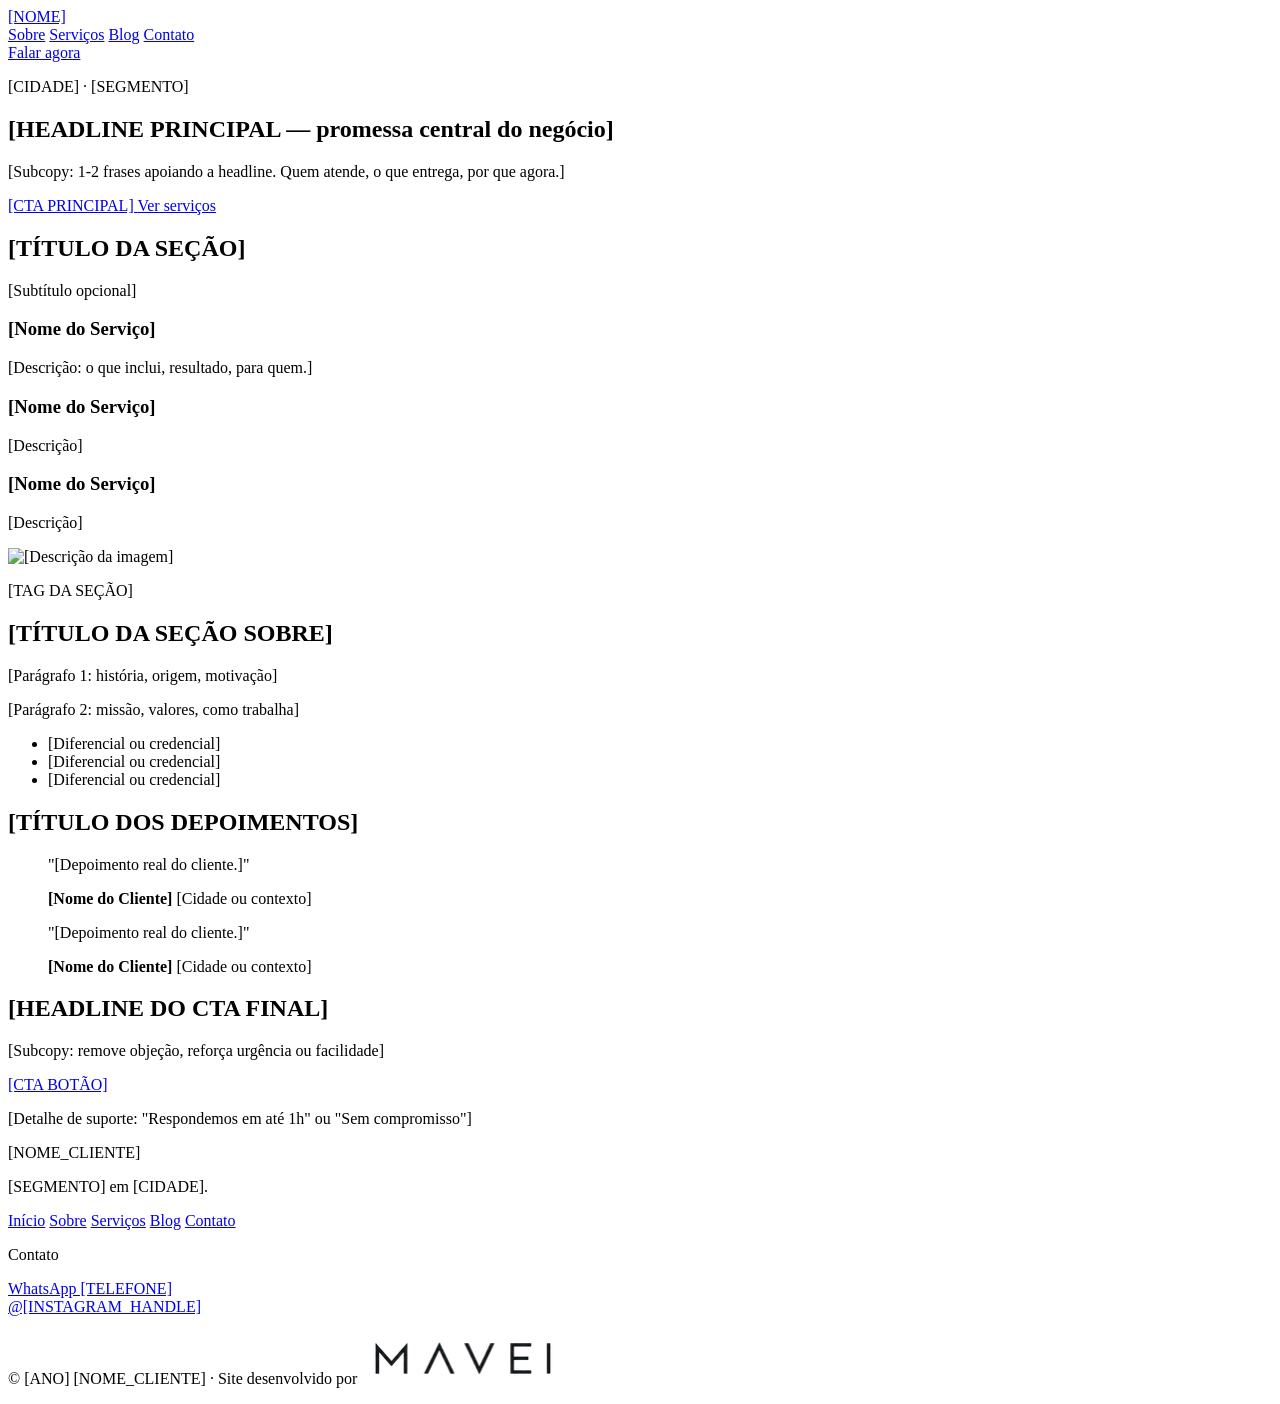
==== index.html @ f0fe433c "chore: bootstrap template (index.html)" ====
<!DOCTYPE html>
<html lang="pt-BR">
<head>
<meta charset="UTF-8">
<meta name="viewport" content="width=device-width, initial-scale=1.0">

<!-- ============================================================
     PADRÃO SEO MAVEI — herdado por todo cliente novo.
     Placeholders [XXX] são substituídos pelo create-client-repo
     com base nos dados do briefing/brand.json do cliente.
     ============================================================ -->

<title>[TITULO_PAGINA_HOME]</title>
<meta name="description" content="[DESCRIPTION_HOME]">
<meta name="keywords" content="[KEYWORDS]">
<meta name="author" content="[NOME_CLIENTE]">
<meta name="robots" content="index, follow, max-image-preview:large">
<meta name="geo.region" content="BR-[UF]">
<meta name="geo.placename" content="[CIDADE]">
<link rel="canonical" href="https://[DOMINIO]/">
<link rel="icon" type="image/svg+xml" href="/assets/images/favicon.svg">
<link rel="shortcut icon" href="/assets/images/favicon.svg">

<!-- Open Graph -->
<meta property="og:type" content="website">
<meta property="og:url" content="https://[DOMINIO]/">
<meta property="og:title" content="[TITULO_PAGINA_HOME]">
<meta property="og:description" content="[DESCRIPTION_HOME]">
<meta property="og:image" content="https://[DOMINIO]/assets/images/og-image.jpg">
<meta property="og:image:width" content="1200">
<meta property="og:image:height" content="630">
<meta property="og:locale" content="pt_BR">
<meta property="og:site_name" content="[NOME_CLIENTE]">

<!-- Twitter Card -->
<meta name="twitter:card" content="summary_large_image">
<meta name="twitter:title" content="[TITULO_PAGINA_HOME]">
<meta name="twitter:description" content="[DESCRIPTION_HOME]">
<meta name="twitter:image" content="https://[DOMINIO]/assets/images/og-image.jpg">

<!-- ============================================================
     JSON-LD — Schema.org rico (padrão MAVEI)
     ============================================================ -->
<script type="application/ld+json">
{
  "@context": "https://schema.org",
  "@graph": [
    {
      "@type": "Organization",
      "@id": "https://[DOMINIO]/#organization",
      "name": "[NOME_CLIENTE]",
      "url": "https://[DOMINIO]",
      "logo": "https://[DOMINIO]/assets/images/logo.png",
      "description": "[DESCRIPTION_HOME]",
      "knowsAbout": ["[SEGMENTO]"],
      "areaServed": { "@type": "Country", "name": "Brasil" },
      "sameAs": [
        "https://instagram.com/[INSTAGRAM_HANDLE]"
      ],
      "contactPoint": {
        "@type": "ContactPoint",
        "telephone": "[TELEFONE]",
        "contactType": "customer support",
        "areaServed": "BR",
        "availableLanguage": ["Portuguese"]
      }
    },
    {
      "@type": "LocalBusiness",
      "@id": "https://[DOMINIO]/#business",
      "name": "[NOME_CLIENTE]",
      "description": "[DESCRIPTION_HOME]",
      "url": "https://[DOMINIO]",
      "telephone": "[TELEFONE]",
      "address": {
        "@type": "PostalAddress",
        "addressLocality": "[CIDADE]",
        "addressRegion": "[UF]",
        "addressCountry": "BR"
      },
      "sameAs": [
        "https://instagram.com/[INSTAGRAM_HANDLE]"
      ],
      "openingHoursSpecification": {
        "@type": "OpeningHoursSpecification",
        "dayOfWeek": ["Monday", "Tuesday", "Wednesday", "Thursday", "Friday"],
        "opens": "09:00",
        "closes": "18:00"
      },
      "areaServed": [
        { "@type": "City", "name": "[CIDADE]" },
        { "@type": "Country", "name": "Brasil" }
      ]
    },
    {
      "@type": "WebSite",
      "@id": "https://[DOMINIO]/#website",
      "url": "https://[DOMINIO]",
      "name": "[NOME_CLIENTE]",
      "inLanguage": "pt-BR",
      "publisher": { "@id": "https://[DOMINIO]/#organization" }
    },
    {
      "@type": "BreadcrumbList",
      "itemListElement": [
        { "@type": "ListItem", "position": 1, "name": "Início", "item": "https://[DOMINIO]/" }
      ]
    }
  ]
}
</script>

<!-- Fontes self-hosted (latin + latin-ext WOFF2).
     GA4 fica em /main.js com lazy load (não bloqueia paint). -->
<link rel="stylesheet" href="/fonts/fonts.css">
<link rel="preload" href="/styles.css" as="style">
<link rel="stylesheet" href="/styles.css">
</head>
<body>

<!-- ── NAV ──────────────────────────────────────────────────────────────── -->
<header class="nav" id="nav">
  <a href="/" class="nav__logo" aria-label="[NOME DO CLIENTE] — página inicial">
    <!-- Logo SVG inline ou <img> -->
    <span class="nav__logo-text">[NOME]</span>
  </a>
  <nav class="nav__links" aria-label="Menu principal">
    <a href="/sobre.html">Sobre</a>
    <a href="/servicos.html">Serviços</a>
    <a href="/blog/">Blog</a>
    <a href="/contato.html">Contato</a>
  </nav>
  <a href="https://wa.me/[WHATSAPP]?text=[MENSAGEM_ENCODED]" class="nav__cta" target="_blank" rel="noopener">
    Falar agora
  </a>
</header>

<!-- ── HERO ─────────────────────────────────────────────────────────────── -->
<section class="hero" aria-labelledby="hero-title">
  <div class="hero__content">
    <p class="hero__eyebrow">[CIDADE] · [SEGMENTO]</p>
    <h1 class="hero__title" id="hero-title">
      [HEADLINE PRINCIPAL — promessa central do negócio]
    </h1>
    <p class="hero__sub">
      [Subcopy: 1-2 frases apoiando a headline. Quem atende, o que entrega, por que agora.]
    </p>
    <div class="hero__actions">
      <a href="https://wa.me/[WHATSAPP]?text=[MENSAGEM_ENCODED]" class="btn btn--primary" target="_blank" rel="noopener">
        [CTA PRINCIPAL]
      </a>
      <a href="/servicos.html" class="btn btn--ghost">Ver serviços</a>
    </div>
  </div>
  <div class="hero__visual" aria-hidden="true">
    <!-- Imagem hero ou elemento visual -->
  </div>
</section>

<!-- ── SERVIÇOS ──────────────────────────────────────────────────────────── -->
<section class="services" id="servicos" aria-labelledby="services-title">
  <div class="container">
    <h2 class="section-title" id="services-title">[TÍTULO DA SEÇÃO]</h2>
    <p class="section-sub">[Subtítulo opcional]</p>
    <div class="services__grid">

      <article class="service-card">
        <div class="service-card__icon" aria-hidden="true"><!-- ícone --></div>
        <h3>[Nome do Serviço]</h3>
        <p>[Descrição: o que inclui, resultado, para quem.]</p>
      </article>

      <article class="service-card">
        <div class="service-card__icon" aria-hidden="true"><!-- ícone --></div>
        <h3>[Nome do Serviço]</h3>
        <p>[Descrição]</p>
      </article>

      <article class="service-card">
        <div class="service-card__icon" aria-hidden="true"><!-- ícone --></div>
        <h3>[Nome do Serviço]</h3>
        <p>[Descrição]</p>
      </article>

    </div>
  </div>
</section>

<!-- ── SOBRE ─────────────────────────────────────────────────────────────── -->
<section class="about" id="sobre" aria-labelledby="about-title">
  <div class="container about__grid">
    <div class="about__visual">
      <!-- Foto do espaço, do profissional ou elemento visual -->
      <img src="/assets/images/sobre.jpg" alt="[Descrição da imagem]" width="600" height="700" loading="lazy">
    </div>
    <div class="about__content">
      <p class="eyebrow">[TAG DA SEÇÃO]</p>
      <h2 id="about-title">[TÍTULO DA SEÇÃO SOBRE]</h2>
      <p>[Parágrafo 1: história, origem, motivação]</p>
      <p>[Parágrafo 2: missão, valores, como trabalha]</p>
      <ul class="about__list">
        <li>[Diferencial ou credencial]</li>
        <li>[Diferencial ou credencial]</li>
        <li>[Diferencial ou credencial]</li>
      </ul>
    </div>
  </div>
</section>

<!-- ── DEPOIMENTOS ───────────────────────────────────────────────────────── -->
<section class="reviews" aria-labelledby="reviews-title">
  <div class="container">
    <h2 class="section-title" id="reviews-title">[TÍTULO DOS DEPOIMENTOS]</h2>
    <div class="reviews__grid">

      <blockquote class="review-card">
        <p>"[Depoimento real do cliente.]"</p>
        <footer>
          <strong>[Nome do Cliente]</strong>
          <span>[Cidade ou contexto]</span>
        </footer>
      </blockquote>

      <blockquote class="review-card">
        <p>"[Depoimento real do cliente.]"</p>
        <footer>
          <strong>[Nome do Cliente]</strong>
          <span>[Cidade ou contexto]</span>
        </footer>
      </blockquote>

    </div>
  </div>
</section>

<!-- ── CTA FINAL ─────────────────────────────────────────────────────────── -->
<section class="cta-final" id="contato" aria-labelledby="cta-title">
  <div class="container">
    <h2 class="cta-final__title" id="cta-title">[HEADLINE DO CTA FINAL]</h2>
    <p class="cta-final__sub">[Subcopy: remove objeção, reforça urgência ou facilidade]</p>
    <a href="https://wa.me/[WHATSAPP]?text=[MENSAGEM_ENCODED]" class="btn btn--primary btn--lg" target="_blank" rel="noopener">
      [CTA BOTÃO]
    </a>
    <p class="cta-final__hint">[Detalhe de suporte: "Respondemos em até 1h" ou "Sem compromisso"]</p>
  </div>
</section>

<!-- ── FOOTER ────────────────────────────────────────────────────────────── -->
<footer class="footer">
  <div class="container">
    <div class="footer-grid">
      <div>
        <p class="eyebrow">[NOME_CLIENTE]</p>
        <p class="footer-tagline">[SEGMENTO] em [CIDADE].</p>
      </div>
      <nav class="footer-nav" aria-label="Rodapé">
        <a href="/">Início</a>
        <a href="/sobre.html">Sobre</a>
        <a href="/servicos.html">Serviços</a>
        <a href="/blog/">Blog</a>
        <a href="/contato.html">Contato</a>
      </nav>
      <div>
        <p class="eyebrow">Contato</p>
        <p class="footer-contact">
          <a href="https://wa.me/[WHATSAPP]?text=[MENSAGEM_ENCODED]" target="_blank" rel="noopener">WhatsApp [TELEFONE]</a><br>
          <a href="https://instagram.com/[INSTAGRAM_HANDLE]" target="_blank" rel="noopener">@[INSTAGRAM_HANDLE]</a>
        </p>
      </div>
    </div>
    <p class="footer-credit">
      © [ANO] [NOME_CLIENTE] · Site desenvolvido por
      <a href="https://www.mavei.com.br" target="_blank" rel="noopener" class="mavei-credit" aria-label="MAVEI Digital — desenvolvimento de sites">
        <picture>
          <source srcset="/assets/mavei-logo.webp" type="image/webp">
          <img src="/assets/mavei-logo.png" alt="MAVEI Digital" class="mavei-credit__logo" width="200" height="52" loading="lazy">
        </picture>
      </a>
    </p>
  </div>
</footer>

<script src="/main.js" defer></script>
</body>
</html>
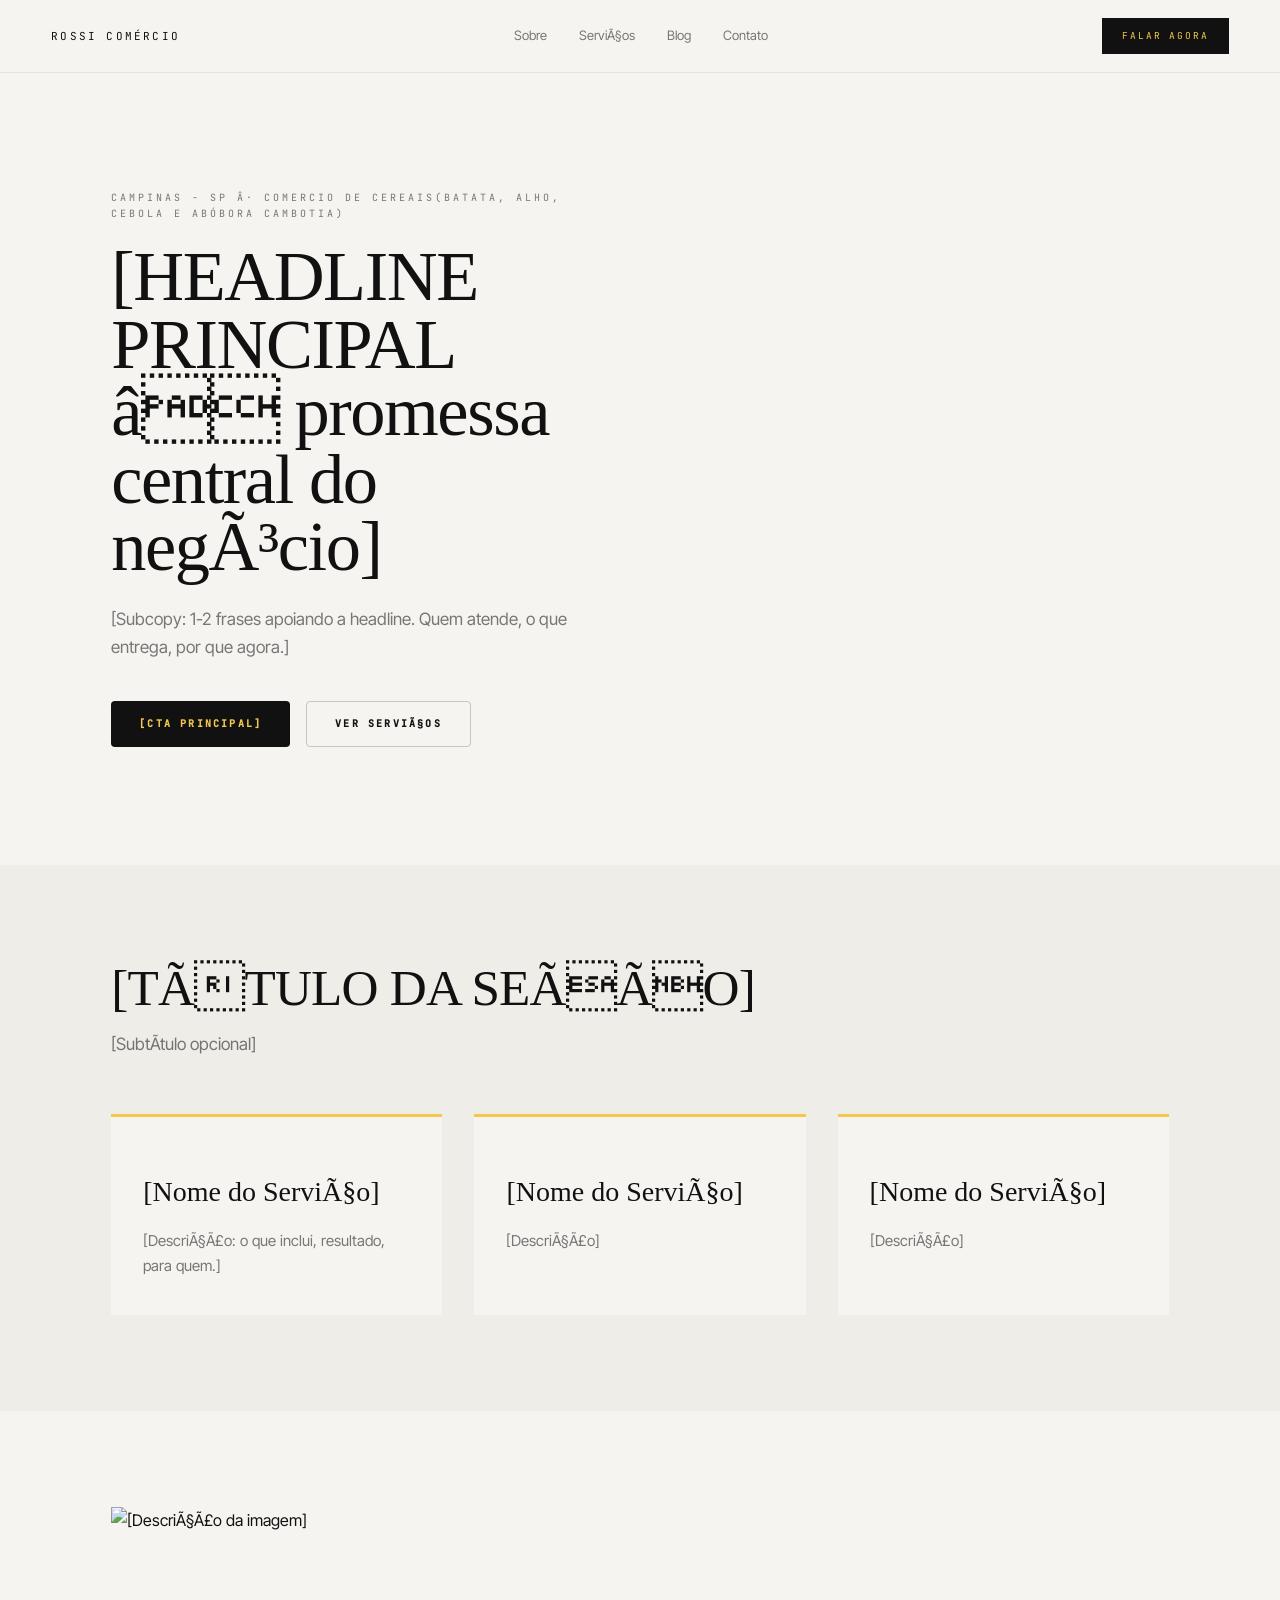
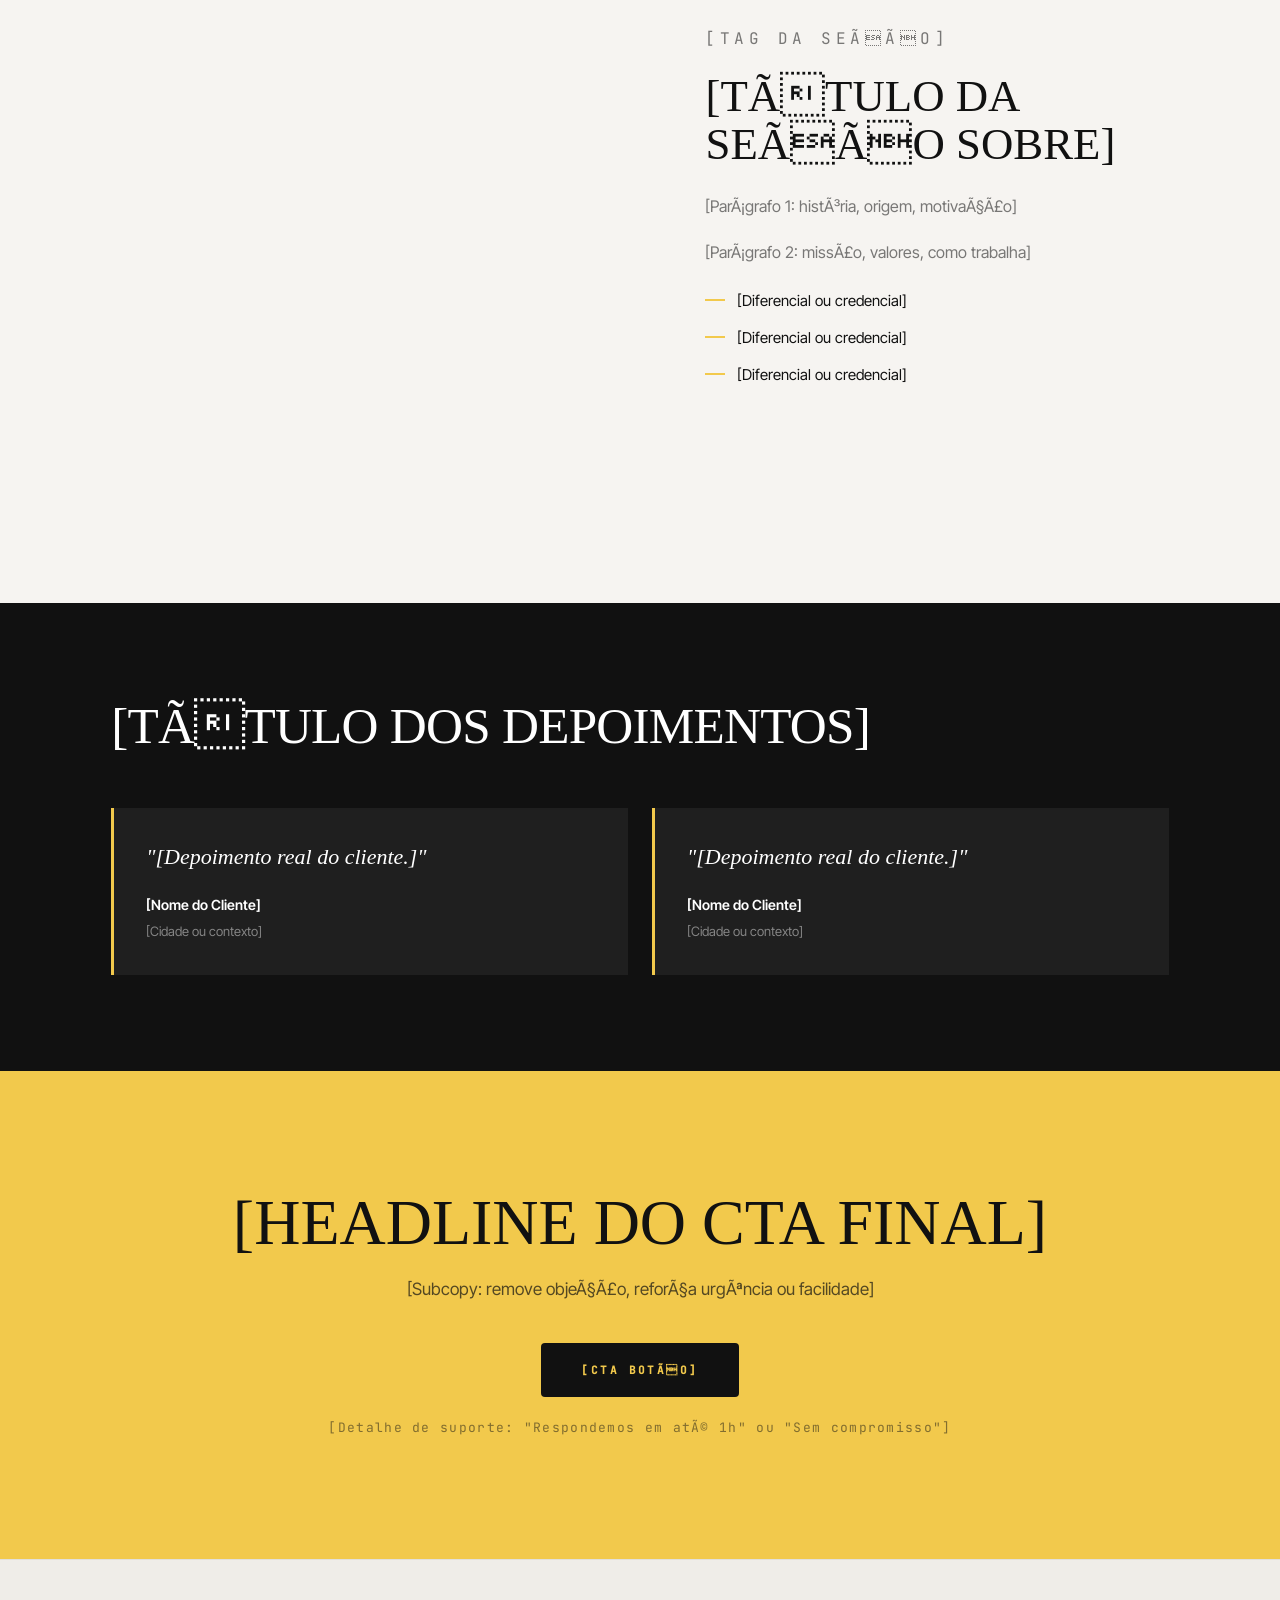
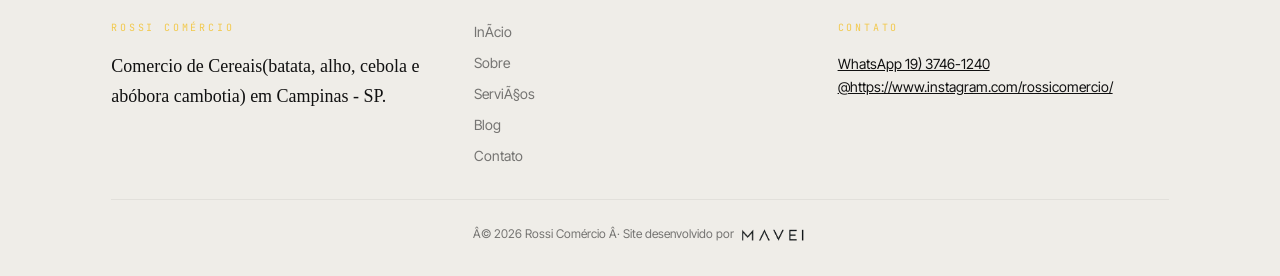
==== commit 6c70a43d: "config: aplica placeholders do briefing em index.html" ====
--- a/index.html
+++ b/index.html
@@ -5,41 +5,41 @@
 <meta name="viewport" content="width=device-width, initial-scale=1.0">
 
 <!-- ============================================================
-     PADRÃO SEO MAVEI — herdado por todo cliente novo.
-     Placeholders [XXX] são substituídos pelo create-client-repo
+     PADRÃO SEO MAVEI â herdado por todo cliente novo.
+     Placeholders [XXX] sÃ£o substituÃ­dos pelo create-client-repo
      com base nos dados do briefing/brand.json do cliente.
      ============================================================ -->
 
-<title>[TITULO_PAGINA_HOME]</title>
-<meta name="description" content="[DESCRIPTION_HOME]">
-<meta name="keywords" content="[KEYWORDS]">
-<meta name="author" content="[NOME_CLIENTE]">
+<title>Rossi Comércio | Comercio de Cereais(batata, alho, cebola e abóbora cambotia) em Campinas - SP</title>
+<meta name="description" content="Há 45 anos atuando no mercado do Agronegócio, passamos de geração em geração a importância em garantir o padrão dos produtos que levamos até a mesa do ">
+<meta name="keywords" content="Comercio de Cereais(batata, alho, cebola e abóbora cambotia), Comercio de Cereais(batata, alho, cebola e abóbora cambotia) Campinas - SP, Rossi Comércio, Campinas - SP">
+<meta name="author" content="Rossi Comércio">
 <meta name="robots" content="index, follow, max-image-preview:large">
-<meta name="geo.region" content="BR-[UF]">
-<meta name="geo.placename" content="[CIDADE]">
-<link rel="canonical" href="https://[DOMINIO]/">
+<meta name="geo.region" content="BR-SP">
+<meta name="geo.placename" content="Campinas - SP">
+<link rel="canonical" href="https://rossicomercio.com.br/">
 <link rel="icon" type="image/svg+xml" href="/assets/images/favicon.svg">
 <link rel="shortcut icon" href="/assets/images/favicon.svg">
 
 <!-- Open Graph -->
 <meta property="og:type" content="website">
-<meta property="og:url" content="https://[DOMINIO]/">
-<meta property="og:title" content="[TITULO_PAGINA_HOME]">
-<meta property="og:description" content="[DESCRIPTION_HOME]">
-<meta property="og:image" content="https://[DOMINIO]/assets/images/og-image.jpg">
+<meta property="og:url" content="https://rossicomercio.com.br/">
+<meta property="og:title" content="Rossi Comércio | Comercio de Cereais(batata, alho, cebola e abóbora cambotia) em Campinas - SP">
+<meta property="og:description" content="Há 45 anos atuando no mercado do Agronegócio, passamos de geração em geração a importância em garantir o padrão dos produtos que levamos até a mesa do ">
+<meta property="og:image" content="https://rossicomercio.com.br/assets/images/og-image.jpg">
 <meta property="og:image:width" content="1200">
 <meta property="og:image:height" content="630">
 <meta property="og:locale" content="pt_BR">
-<meta property="og:site_name" content="[NOME_CLIENTE]">
+<meta property="og:site_name" content="Rossi Comércio">
 
 <!-- Twitter Card -->
 <meta name="twitter:card" content="summary_large_image">
-<meta name="twitter:title" content="[TITULO_PAGINA_HOME]">
-<meta name="twitter:description" content="[DESCRIPTION_HOME]">
-<meta name="twitter:image" content="https://[DOMINIO]/assets/images/og-image.jpg">
+<meta name="twitter:title" content="Rossi Comércio | Comercio de Cereais(batata, alho, cebola e abóbora cambotia) em Campinas - SP">
+<meta name="twitter:description" content="Há 45 anos atuando no mercado do Agronegócio, passamos de geração em geração a importância em garantir o padrão dos produtos que levamos até a mesa do ">
+<meta name="twitter:image" content="https://rossicomercio.com.br/assets/images/og-image.jpg">
 
 <!-- ============================================================
-     JSON-LD — Schema.org rico (padrão MAVEI)
+     JSON-LD â Schema.org rico (padrÃ£o MAVEI)
      ============================================================ -->
 <script type="application/ld+json">
 {
@@ -47,19 +47,19 @@
   "@graph": [
     {
       "@type": "Organization",
-      "@id": "https://[DOMINIO]/#organization",
-      "name": "[NOME_CLIENTE]",
-      "url": "https://[DOMINIO]",
-      "logo": "https://[DOMINIO]/assets/images/logo.png",
-      "description": "[DESCRIPTION_HOME]",
-      "knowsAbout": ["[SEGMENTO]"],
+      "@id": "https://rossicomercio.com.br/#organization",
+      "name": "Rossi Comércio",
+      "url": "https://rossicomercio.com.br",
+      "logo": "https://rossicomercio.com.br/assets/images/logo.png",
+      "description": "Há 45 anos atuando no mercado do Agronegócio, passamos de geração em geração a importância em garantir o padrão dos produtos que levamos até a mesa do ",
+      "knowsAbout": ["Comercio de Cereais(batata, alho, cebola e abóbora cambotia)"],
       "areaServed": { "@type": "Country", "name": "Brasil" },
       "sameAs": [
-        "https://instagram.com/[INSTAGRAM_HANDLE]"
+        "https://instagram.com/https://www.instagram.com/rossicomercio/"
       ],
       "contactPoint": {
         "@type": "ContactPoint",
-        "telephone": "[TELEFONE]",
+        "telephone": "19) 3746-1240",
         "contactType": "customer support",
         "areaServed": "BR",
         "availableLanguage": ["Portuguese"]
@@ -67,19 +67,19 @@
     },
     {
       "@type": "LocalBusiness",
-      "@id": "https://[DOMINIO]/#business",
-      "name": "[NOME_CLIENTE]",
-      "description": "[DESCRIPTION_HOME]",
-      "url": "https://[DOMINIO]",
-      "telephone": "[TELEFONE]",
+      "@id": "https://rossicomercio.com.br/#business",
+      "name": "Rossi Comércio",
+      "description": "Há 45 anos atuando no mercado do Agronegócio, passamos de geração em geração a importância em garantir o padrão dos produtos que levamos até a mesa do ",
+      "url": "https://rossicomercio.com.br",
+      "telephone": "19) 3746-1240",
       "address": {
         "@type": "PostalAddress",
-        "addressLocality": "[CIDADE]",
-        "addressRegion": "[UF]",
+        "addressLocality": "Campinas - SP",
+        "addressRegion": "SP",
         "addressCountry": "BR"
       },
       "sameAs": [
-        "https://instagram.com/[INSTAGRAM_HANDLE]"
+        "https://instagram.com/https://www.instagram.com/rossicomercio/"
       ],
       "openingHoursSpecification": {
         "@type": "OpeningHoursSpecification",
@@ -88,22 +88,22 @@
         "closes": "18:00"
       },
       "areaServed": [
-        { "@type": "City", "name": "[CIDADE]" },
+        { "@type": "City", "name": "Campinas - SP" },
         { "@type": "Country", "name": "Brasil" }
       ]
     },
     {
       "@type": "WebSite",
-      "@id": "https://[DOMINIO]/#website",
-      "url": "https://[DOMINIO]",
-      "name": "[NOME_CLIENTE]",
+      "@id": "https://rossicomercio.com.br/#website",
+      "url": "https://rossicomercio.com.br",
+      "name": "Rossi Comércio",
       "inLanguage": "pt-BR",
-      "publisher": { "@id": "https://[DOMINIO]/#organization" }
+      "publisher": { "@id": "https://rossicomercio.com.br/#organization" }
     },
     {
       "@type": "BreadcrumbList",
       "itemListElement": [
-        { "@type": "ListItem", "position": 1, "name": "Início", "item": "https://[DOMINIO]/" }
+        { "@type": "ListItem", "position": 1, "name": "InÃ­cio", "item": "https://rossicomercio.com.br/" }
       ]
     }
   ]
@@ -111,45 +111,45 @@
 </script>
 
 <!-- Fontes self-hosted (latin + latin-ext WOFF2).
-     GA4 fica em /main.js com lazy load (não bloqueia paint). -->
+     GA4 fica em /main.js com lazy load (nÃ£o bloqueia paint). -->
 <link rel="stylesheet" href="/fonts/fonts.css">
 <link rel="preload" href="/styles.css" as="style">
 <link rel="stylesheet" href="/styles.css">
 </head>
 <body>
 
-<!-- ── NAV ──────────────────────────────────────────────────────────────── -->
+<!-- ââ NAV ââââââââââââââââââââââââââââââââââââââââââââââââââââââââââââââââ -->
 <header class="nav" id="nav">
-  <a href="/" class="nav__logo" aria-label="[NOME DO CLIENTE] — página inicial">
+  <a href="/" class="nav__logo" aria-label="Rossi Comércio â pÃ¡gina inicial">
     <!-- Logo SVG inline ou <img> -->
-    <span class="nav__logo-text">[NOME]</span>
+    <span class="nav__logo-text">Rossi Comércio</span>
   </a>
   <nav class="nav__links" aria-label="Menu principal">
     <a href="/sobre.html">Sobre</a>
-    <a href="/servicos.html">Serviços</a>
+    <a href="/servicos.html">ServiÃ§os</a>
     <a href="/blog/">Blog</a>
     <a href="/contato.html">Contato</a>
   </nav>
-  <a href="https://wa.me/[WHATSAPP]?text=[MENSAGEM_ENCODED]" class="nav__cta" target="_blank" rel="noopener">
+  <a href="https://wa.me/1937461240?text=Ol%C3%A1!%20Vim%20pelo%20site%20do(a)%20Rossi%20Com%C3%A9rcio%20e%20gostaria%20de%20mais%20informa%C3%A7%C3%B5es." class="nav__cta" target="_blank" rel="noopener">
     Falar agora
   </a>
 </header>
 
-<!-- ── HERO ─────────────────────────────────────────────────────────────── -->
+<!-- ââ HERO âââââââââââââââââââââââââââââââââââââââââââââââââââââââââââââââ -->
 <section class="hero" aria-labelledby="hero-title">
   <div class="hero__content">
-    <p class="hero__eyebrow">[CIDADE] · [SEGMENTO]</p>
+    <p class="hero__eyebrow">Campinas - SP Â· Comercio de Cereais(batata, alho, cebola e abóbora cambotia)</p>
     <h1 class="hero__title" id="hero-title">
-      [HEADLINE PRINCIPAL — promessa central do negócio]
+      [HEADLINE PRINCIPAL â promessa central do negÃ³cio]
     </h1>
     <p class="hero__sub">
       [Subcopy: 1-2 frases apoiando a headline. Quem atende, o que entrega, por que agora.]
     </p>
     <div class="hero__actions">
-      <a href="https://wa.me/[WHATSAPP]?text=[MENSAGEM_ENCODED]" class="btn btn--primary" target="_blank" rel="noopener">
+      <a href="https://wa.me/1937461240?text=Ol%C3%A1!%20Vim%20pelo%20site%20do(a)%20Rossi%20Com%C3%A9rcio%20e%20gostaria%20de%20mais%20informa%C3%A7%C3%B5es." class="btn btn--primary" target="_blank" rel="noopener">
         [CTA PRINCIPAL]
       </a>
-      <a href="/servicos.html" class="btn btn--ghost">Ver serviços</a>
+      <a href="/servicos.html" class="btn btn--ghost">Ver serviÃ§os</a>
     </div>
   </div>
   <div class="hero__visual" aria-hidden="true">
@@ -157,47 +157,47 @@
   </div>
 </section>
 
-<!-- ── SERVIÇOS ──────────────────────────────────────────────────────────── -->
+<!-- ââ SERVIÃOS ââââââââââââââââââââââââââââââââââââââââââââââââââââââââââââ -->
 <section class="services" id="servicos" aria-labelledby="services-title">
   <div class="container">
-    <h2 class="section-title" id="services-title">[TÍTULO DA SEÇÃO]</h2>
-    <p class="section-sub">[Subtítulo opcional]</p>
+    <h2 class="section-title" id="services-title">[TÃTULO DA SEÃÃO]</h2>
+    <p class="section-sub">[SubtÃ­tulo opcional]</p>
     <div class="services__grid">
 
       <article class="service-card">
-        <div class="service-card__icon" aria-hidden="true"><!-- ícone --></div>
-        <h3>[Nome do Serviço]</h3>
-        <p>[Descrição: o que inclui, resultado, para quem.]</p>
+        <div class="service-card__icon" aria-hidden="true"><!-- Ã­cone --></div>
+        <h3>[Nome do ServiÃ§o]</h3>
+        <p>[DescriÃ§Ã£o: o que inclui, resultado, para quem.]</p>
       </article>
 
       <article class="service-card">
-        <div class="service-card__icon" aria-hidden="true"><!-- ícone --></div>
-        <h3>[Nome do Serviço]</h3>
-        <p>[Descrição]</p>
+        <div class="service-card__icon" aria-hidden="true"><!-- Ã­cone --></div>
+        <h3>[Nome do ServiÃ§o]</h3>
+        <p>[DescriÃ§Ã£o]</p>
       </article>
 
       <article class="service-card">
-        <div class="service-card__icon" aria-hidden="true"><!-- ícone --></div>
-        <h3>[Nome do Serviço]</h3>
-        <p>[Descrição]</p>
+        <div class="service-card__icon" aria-hidden="true"><!-- Ã­cone --></div>
+        <h3>[Nome do ServiÃ§o]</h3>
+        <p>[DescriÃ§Ã£o]</p>
       </article>
 
     </div>
   </div>
 </section>
 
-<!-- ── SOBRE ─────────────────────────────────────────────────────────────── -->
+<!-- ââ SOBRE âââââââââââââââââââââââââââââââââââââââââââââââââââââââââââââââ -->
 <section class="about" id="sobre" aria-labelledby="about-title">
   <div class="container about__grid">
     <div class="about__visual">
-      <!-- Foto do espaço, do profissional ou elemento visual -->
-      <img src="/assets/images/sobre.jpg" alt="[Descrição da imagem]" width="600" height="700" loading="lazy">
+      <!-- Foto do espaÃ§o, do profissional ou elemento visual -->
+      <img src="/assets/images/sobre.jpg" alt="[DescriÃ§Ã£o da imagem]" width="600" height="700" loading="lazy">
     </div>
     <div class="about__content">
-      <p class="eyebrow">[TAG DA SEÇÃO]</p>
-      <h2 id="about-title">[TÍTULO DA SEÇÃO SOBRE]</h2>
-      <p>[Parágrafo 1: história, origem, motivação]</p>
-      <p>[Parágrafo 2: missão, valores, como trabalha]</p>
+      <p class="eyebrow">[TAG DA SEÃÃO]</p>
+      <h2 id="about-title">[TÃTULO DA SEÃÃO SOBRE]</h2>
+      <p>[ParÃ¡grafo 1: histÃ³ria, origem, motivaÃ§Ã£o]</p>
+      <p>[ParÃ¡grafo 2: missÃ£o, valores, como trabalha]</p>
       <ul class="about__list">
         <li>[Diferencial ou credencial]</li>
         <li>[Diferencial ou credencial]</li>
@@ -207,10 +207,10 @@
   </div>
 </section>
 
-<!-- ── DEPOIMENTOS ───────────────────────────────────────────────────────── -->
+<!-- ââ DEPOIMENTOS âââââââââââââââââââââââââââââââââââââââââââââââââââââââââ -->
 <section class="reviews" aria-labelledby="reviews-title">
   <div class="container">
-    <h2 class="section-title" id="reviews-title">[TÍTULO DOS DEPOIMENTOS]</h2>
+    <h2 class="section-title" id="reviews-title">[TÃTULO DOS DEPOIMENTOS]</h2>
     <div class="reviews__grid">
 
       <blockquote class="review-card">
@@ -233,44 +233,44 @@
   </div>
 </section>
 
-<!-- ── CTA FINAL ─────────────────────────────────────────────────────────── -->
+<!-- ââ CTA FINAL âââââââââââââââââââââââââââââââââââââââââââââââââââââââââââ -->
 <section class="cta-final" id="contato" aria-labelledby="cta-title">
   <div class="container">
     <h2 class="cta-final__title" id="cta-title">[HEADLINE DO CTA FINAL]</h2>
-    <p class="cta-final__sub">[Subcopy: remove objeção, reforça urgência ou facilidade]</p>
-    <a href="https://wa.me/[WHATSAPP]?text=[MENSAGEM_ENCODED]" class="btn btn--primary btn--lg" target="_blank" rel="noopener">
-      [CTA BOTÃO]
+    <p class="cta-final__sub">[Subcopy: remove objeÃ§Ã£o, reforÃ§a urgÃªncia ou facilidade]</p>
+    <a href="https://wa.me/1937461240?text=Ol%C3%A1!%20Vim%20pelo%20site%20do(a)%20Rossi%20Com%C3%A9rcio%20e%20gostaria%20de%20mais%20informa%C3%A7%C3%B5es." class="btn btn--primary btn--lg" target="_blank" rel="noopener">
+      [CTA BOTÃO]
     </a>
-    <p class="cta-final__hint">[Detalhe de suporte: "Respondemos em até 1h" ou "Sem compromisso"]</p>
-  </div>
-</section>
-
-<!-- ── FOOTER ────────────────────────────────────────────────────────────── -->
+    <p class="cta-final__hint">[Detalhe de suporte: "Respondemos em atÃ© 1h" ou "Sem compromisso"]</p>
+  </div>
+</section>
+
+<!-- ââ FOOTER ââââââââââââââââââââââââââââââââââââââââââââââââââââââââââââââ -->
 <footer class="footer">
   <div class="container">
     <div class="footer-grid">
       <div>
-        <p class="eyebrow">[NOME_CLIENTE]</p>
-        <p class="footer-tagline">[SEGMENTO] em [CIDADE].</p>
+        <p class="eyebrow">Rossi Comércio</p>
+        <p class="footer-tagline">Comercio de Cereais(batata, alho, cebola e abóbora cambotia) em Campinas - SP.</p>
       </div>
-      <nav class="footer-nav" aria-label="Rodapé">
-        <a href="/">Início</a>
+      <nav class="footer-nav" aria-label="RodapÃ©">
+        <a href="/">InÃ­cio</a>
         <a href="/sobre.html">Sobre</a>
-        <a href="/servicos.html">Serviços</a>
+        <a href="/servicos.html">ServiÃ§os</a>
         <a href="/blog/">Blog</a>
         <a href="/contato.html">Contato</a>
       </nav>
       <div>
         <p class="eyebrow">Contato</p>
         <p class="footer-contact">
-          <a href="https://wa.me/[WHATSAPP]?text=[MENSAGEM_ENCODED]" target="_blank" rel="noopener">WhatsApp [TELEFONE]</a><br>
-          <a href="https://instagram.com/[INSTAGRAM_HANDLE]" target="_blank" rel="noopener">@[INSTAGRAM_HANDLE]</a>
+          <a href="https://wa.me/1937461240?text=Ol%C3%A1!%20Vim%20pelo%20site%20do(a)%20Rossi%20Com%C3%A9rcio%20e%20gostaria%20de%20mais%20informa%C3%A7%C3%B5es." target="_blank" rel="noopener">WhatsApp 19) 3746-1240</a><br>
+          <a href="https://instagram.com/https://www.instagram.com/rossicomercio/" target="_blank" rel="noopener">@https://www.instagram.com/rossicomercio/</a>
         </p>
       </div>
     </div>
     <p class="footer-credit">
-      © [ANO] [NOME_CLIENTE] · Site desenvolvido por
-      <a href="https://www.mavei.com.br" target="_blank" rel="noopener" class="mavei-credit" aria-label="MAVEI Digital — desenvolvimento de sites">
+      Â© 2026 Rossi Comércio Â· Site desenvolvido por
+      <a href="https://www.mavei.com.br" target="_blank" rel="noopener" class="mavei-credit" aria-label="MAVEI Digital â desenvolvimento de sites">
         <picture>
           <source srcset="/assets/mavei-logo.webp" type="image/webp">
           <img src="/assets/mavei-logo.png" alt="MAVEI Digital" class="mavei-credit__logo" width="200" height="52" loading="lazy">
--- a/styles.css
+++ b/styles.css
@@ -0,0 +1,348 @@
+/* ── Variáveis — preencher com brand.json ────────────────────────────────── */
+:root {
+  --primaria:    #111111;
+  --secundaria:  #FFFFFF;
+  --destaque:    #F2C94C;     /* substituir pela cor de destaque do cliente */
+  --fundo:       #F6F4F1;
+  --fundo2:      #EFEDE8;
+  --texto:       #111111;
+  --texto-suave: rgba(17,17,17,0.55);
+
+  --serif: 'Cormorant Garamond', serif;   /* substituir pelo brand.json */
+  --sans:  'Inter Tight', system-ui, sans-serif;
+  --mono:  'JetBrains Mono', monospace;
+
+  --gutter: clamp(20px, 4vw, 72px);
+  --max-w:  1160px;
+  --radius: 4px;
+}
+
+/* ── Reset ───────────────────────────────────────────────────────────────── */
+*, *::before, *::after { box-sizing: border-box; margin: 0; padding: 0; }
+html { scroll-behavior: smooth; }
+body {
+  background: var(--fundo);
+  color: var(--texto);
+  font-family: var(--sans);
+  font-size: 16px;
+  line-height: 1.65;
+  -webkit-font-smoothing: antialiased;
+}
+img, video { display: block; max-width: 100%; height: auto; }
+a { color: inherit; text-decoration: none; }
+ul, ol { list-style: none; }
+
+/* ── Utilitários ─────────────────────────────────────────────────────────── */
+.container { max-width: var(--max-w); margin: 0 auto; padding: 0 var(--gutter); }
+.eyebrow {
+  font-family: var(--mono); font-size: 10px; letter-spacing: .28em;
+  text-transform: uppercase; color: var(--destaque); margin-bottom: 16px;
+}
+.section-title {
+  font-family: var(--serif); font-size: clamp(32px, 4vw, 56px);
+  font-weight: 400; line-height: 1.05; letter-spacing: -.015em; margin-bottom: 16px;
+}
+.section-sub {
+  font-size: 17px; color: var(--texto-suave); max-width: 540px; margin-bottom: 56px;
+}
+
+/* ── Botões ──────────────────────────────────────────────────────────────── */
+.btn {
+  display: inline-flex; align-items: center; gap: 8px;
+  font-family: var(--mono); font-size: 10px; letter-spacing: .22em; text-transform: uppercase;
+  padding: 14px 28px; font-weight: 600; cursor: pointer; transition: opacity .2s;
+  border: none; border-radius: var(--radius);
+}
+.btn:hover { opacity: .85; }
+.btn--primary { background: var(--primaria); color: var(--destaque); }
+.btn--ghost {
+  background: transparent; color: var(--texto);
+  border: 1px solid rgba(17,17,17,.2);
+}
+.btn--lg { padding: 18px 40px; font-size: 11px; }
+
+/* ── Nav ─────────────────────────────────────────────────────────────────── */
+.nav {
+  position: sticky; top: 0; z-index: 100;
+  display: flex; align-items: center; justify-content: space-between;
+  padding: 18px var(--gutter);
+  background: rgba(246,244,241,.92); backdrop-filter: blur(16px);
+  border-bottom: 1px solid rgba(17,17,17,.08);
+}
+.nav__logo { font-family: var(--mono); font-size: 11px; letter-spacing: .2em; text-transform: uppercase; }
+.nav__links { display: flex; gap: 32px; }
+.nav__links a { font-size: 13px; color: var(--texto-suave); transition: color .2s; }
+.nav__links a:hover { color: var(--texto); }
+.nav__cta {
+  font-family: var(--mono); font-size: 9.5px; letter-spacing: .2em; text-transform: uppercase;
+  background: var(--primaria); color: var(--destaque); padding: 10px 20px;
+}
+
+/* ── Hero ────────────────────────────────────────────────────────────────── */
+.hero {
+  min-height: 88vh; display: grid;
+  grid-template-columns: 1fr 1fr;
+  align-items: center;
+  gap: 64px;
+  padding: 80px var(--gutter);
+  max-width: var(--max-w); margin: 0 auto;
+}
+.hero__eyebrow { font-family: var(--mono); font-size: 10px; letter-spacing: .3em; text-transform: uppercase; color: var(--texto-suave); margin-bottom: 20px; }
+.hero__title {
+  font-family: var(--serif); font-size: clamp(40px, 5.5vw, 80px);
+  font-weight: 400; line-height: .96; letter-spacing: -.02em; margin-bottom: 24px;
+}
+.hero__sub { font-size: 17px; color: var(--texto-suave); max-width: 460px; margin-bottom: 40px; }
+.hero__actions { display: flex; gap: 16px; flex-wrap: wrap; }
+.hero__visual img { width: 100%; height: 600px; object-fit: cover; }
+
+/* ── Serviços ────────────────────────────────────────────────────────────── */
+.services { padding: 96px var(--gutter); background: var(--fundo2); }
+.services .container { max-width: var(--max-w); margin: 0 auto; }
+.services__grid { display: grid; grid-template-columns: repeat(auto-fit, minmax(280px, 1fr)); gap: 32px; margin-top: 56px; }
+.service-card {
+  background: var(--fundo); padding: 36px 32px;
+  border-top: 3px solid var(--destaque);
+}
+.service-card h3 { font-family: var(--serif); font-size: 28px; font-weight: 400; margin: 16px 0 12px; }
+.service-card p { font-size: 15px; color: var(--texto-suave); line-height: 1.7; }
+
+/* ── Sobre ───────────────────────────────────────────────────────────────── */
+.about { padding: 96px var(--gutter); }
+.about__grid { display: grid; grid-template-columns: 1fr 1fr; gap: 80px; align-items: center; max-width: var(--max-w); margin: 0 auto; }
+.about__visual img { width: 100%; height: 600px; object-fit: cover; }
+.about__content h2 { font-family: var(--serif); font-size: clamp(28px, 3.5vw, 48px); font-weight: 400; line-height: 1.08; margin-bottom: 24px; }
+.about__content p { color: var(--texto-suave); margin-bottom: 20px; font-size: 16px; }
+.about__list { margin-top: 24px; display: flex; flex-direction: column; gap: 12px; }
+.about__list li { display: flex; align-items: flex-start; gap: 12px; font-size: 15px; }
+.about__list li::before { content: ""; display: inline-block; width: 20px; height: 2px; background: var(--destaque); margin-top: 10px; flex-shrink: 0; }
+
+/* ── Depoimentos ─────────────────────────────────────────────────────────── */
+.reviews { padding: 96px var(--gutter); background: var(--primaria); color: #fff; }
+.reviews .section-title { color: #fff; }
+.reviews__grid { display: grid; grid-template-columns: repeat(auto-fit, minmax(300px, 1fr)); gap: 24px; margin-top: 56px; }
+.review-card {
+  background: rgba(255,255,255,.06); padding: 32px;
+  border-left: 3px solid var(--destaque);
+}
+.review-card p { font-family: var(--serif); font-size: 22px; font-style: italic; line-height: 1.5; margin-bottom: 20px; }
+.review-card footer strong { display: block; font-size: 14px; font-weight: 600; }
+.review-card footer span { font-size: 13px; color: rgba(255,255,255,.45); }
+
+/* ── CTA Final ───────────────────────────────────────────────────────────── */
+.cta-final { padding: 120px var(--gutter); background: var(--destaque); text-align: center; }
+.cta-final__title { font-family: var(--serif); font-size: clamp(36px, 5vw, 72px); font-weight: 400; line-height: 1.0; margin-bottom: 20px; }
+.cta-final__sub { font-size: 17px; max-width: 480px; margin: 0 auto 40px; color: rgba(17,17,17,.7); }
+.cta-final .btn--primary { background: var(--primaria); color: var(--destaque); }
+.cta-final__hint { margin-top: 20px; font-size: 13px; color: rgba(17,17,17,.5); font-family: var(--mono); letter-spacing: .1em; }
+
+/* ── Footer ──────────────────────────────────────────────────────────────── */
+.footer { padding: 48px var(--gutter); border-top: 1px solid rgba(17,17,17,.1); }
+.footer__grid { display: flex; justify-content: space-between; align-items: center; flex-wrap: wrap; gap: 24px; max-width: var(--max-w); margin: 0 auto; }
+.footer__brand { font-family: var(--mono); font-size: 11px; letter-spacing: .2em; text-transform: uppercase; }
+.footer__tagline { font-size: 13px; color: var(--texto-suave); margin-top: 4px; }
+.footer__links { display: flex; gap: 24px; }
+.footer__links a { font-size: 13px; color: var(--texto-suave); transition: color .2s; }
+.footer__links a:hover { color: var(--texto); }
+.footer__credit { font-size: 12px; color: var(--texto-suave); }
+.footer__credit a { color: var(--texto-suave); text-decoration: underline; text-underline-offset: 3px; }
+
+/* ── Mobile ──────────────────────────────────────────────────────────────── */
+@media (max-width: 768px) {
+  .nav__links { display: none; }
+  .hero { grid-template-columns: 1fr; min-height: auto; padding: 60px var(--gutter); }
+  .hero__visual { display: none; }
+  .about__grid { grid-template-columns: 1fr; }
+  .about__visual { display: none; }
+  .footer__grid { flex-direction: column; text-align: center; }
+}
+
+/* ── PÁGINAS INTERNAS — /sobre, /servicos, /contato ─────────────────────── */
+.page-hero {
+  padding: clamp(60px, 10vh, 120px) 0 clamp(40px, 6vh, 80px);
+}
+.page-hero .section-title {
+  max-width: 720px;
+}
+.page-section {
+  padding: clamp(40px, 6vh, 80px) 0;
+}
+.page-section--alt {
+  background: var(--fundo2);
+}
+.prose {
+  max-width: 680px;
+  font-size: 17px;
+  line-height: 1.75;
+  color: var(--texto-suave);
+}
+.prose p + p { margin-top: 16px; }
+
+/* Diferenciais (Sobre) */
+.diferenciais-list {
+  display: grid;
+  grid-template-columns: repeat(auto-fit, minmax(280px, 1fr));
+  gap: 24px;
+  max-width: 960px;
+}
+.diferencial-item {
+  background: var(--secundaria);
+  padding: 28px;
+  border-radius: var(--radius);
+  border: 1px solid rgba(17,17,17,.06);
+}
+.diferencial-item strong {
+  display: block;
+  font-family: var(--serif);
+  font-size: 22px;
+  font-weight: 500;
+  margin-bottom: 8px;
+  line-height: 1.2;
+}
+.diferencial-item p {
+  font-size: 15px;
+  color: var(--texto-suave);
+  line-height: 1.6;
+}
+
+/* Cards de contato */
+.contato-cards {
+  display: grid;
+  grid-template-columns: repeat(auto-fit, minmax(260px, 1fr));
+  gap: 24px;
+}
+.contato-card {
+  background: var(--secundaria);
+  padding: 32px;
+  border-radius: var(--radius);
+  border: 1px solid rgba(17,17,17,.06);
+}
+.contato-card__title {
+  font-size: clamp(24px, 3vw, 32px);
+  margin-bottom: 12px;
+}
+.contato-card__info {
+  font-size: 16px;
+  color: var(--texto-suave);
+  margin-bottom: 24px;
+  line-height: 1.65;
+}
+.contato-card__info p { margin-bottom: 4px; }
+
+/* Serviços */
+.servicos-list {
+  display: grid;
+  grid-template-columns: repeat(auto-fit, minmax(320px, 1fr));
+  gap: 32px;
+}
+.servico-item {
+  background: var(--secundaria);
+  padding: 32px;
+  border-radius: var(--radius);
+  border: 1px solid rgba(17,17,17,.06);
+  display: flex;
+  flex-direction: column;
+}
+.servico-item h3 {
+  font-family: var(--serif);
+  font-size: 28px;
+  font-weight: 500;
+  margin-bottom: 12px;
+  line-height: 1.2;
+}
+.servico-item p {
+  font-size: 15px;
+  color: var(--texto-suave);
+  line-height: 1.65;
+  margin-bottom: 20px;
+  flex-grow: 1;
+}
+.servico-item__price {
+  font-family: var(--mono);
+  font-size: 11px;
+  letter-spacing: .2em;
+  color: var(--destaque);
+  text-transform: uppercase;
+}
+
+/* CTA section reutilizável */
+.cta-section {
+  padding: clamp(60px, 10vh, 120px) 0;
+  text-align: center;
+  background: var(--primaria);
+  color: var(--secundaria);
+}
+.cta-section .section-title {
+  color: var(--secundaria);
+}
+.cta-section .section-sub {
+  color: rgba(255,255,255,.65);
+  margin-left: auto;
+  margin-right: auto;
+}
+.cta-section .btn--primary {
+  background: var(--destaque);
+  color: var(--primaria);
+}
+
+/* Footer */
+.footer {
+  padding: 60px 0 32px;
+  background: var(--fundo2);
+  border-top: 1px solid rgba(17,17,17,.06);
+  font-size: 14px;
+  color: var(--texto-suave);
+}
+.footer-grid {
+  display: grid;
+  grid-template-columns: repeat(auto-fit, minmax(200px, 1fr));
+  gap: 32px;
+  margin-bottom: 32px;
+}
+.footer-tagline {
+  font-family: var(--serif);
+  font-size: 18px;
+  color: var(--texto);
+}
+.footer-nav {
+  display: flex;
+  flex-direction: column;
+  gap: 8px;
+}
+.footer-nav a {
+  color: var(--texto-suave);
+  transition: color .2s;
+}
+.footer-nav a:hover { color: var(--texto); }
+.footer-contact a {
+  color: var(--texto);
+  text-decoration: underline;
+}
+.footer-credit {
+  padding-top: 24px;
+  border-top: 1px solid rgba(17,17,17,.06);
+  font-size: 12px;
+  text-align: center;
+  color: var(--texto-suave);
+}
+.footer-credit a { color: var(--texto); text-decoration: underline; }
+.mavei-credit {
+  display: inline-flex;
+  align-items: center;
+  gap: 8px;
+  text-decoration: none !important;
+  color: var(--texto) !important;
+  vertical-align: middle;
+}
+.mavei-credit:hover { opacity: .7; }
+.mavei-credit__logo {
+  width: 70px;
+  height: auto;
+  display: block;
+}
+
+@media (max-width: 600px) {
+  .diferenciais-list,
+  .contato-cards,
+  .servicos-list { grid-template-columns: 1fr; }
+}
--- a/styles.css
+++ b/styles.css
@@ -0,0 +1,348 @@
+/* ── Variáveis — preencher com brand.json ────────────────────────────────── */
+:root {
+  --primaria:    #111111;
+  --secundaria:  #FFFFFF;
+  --destaque:    #F2C94C;     /* substituir pela cor de destaque do cliente */
+  --fundo:       #F6F4F1;
+  --fundo2:      #EFEDE8;
+  --texto:       #111111;
+  --texto-suave: rgba(17,17,17,0.55);
+
+  --serif: 'Cormorant Garamond', serif;   /* substituir pelo brand.json */
+  --sans:  'Inter Tight', system-ui, sans-serif;
+  --mono:  'JetBrains Mono', monospace;
+
+  --gutter: clamp(20px, 4vw, 72px);
+  --max-w:  1160px;
+  --radius: 4px;
+}
+
+/* ── Reset ───────────────────────────────────────────────────────────────── */
+*, *::before, *::after { box-sizing: border-box; margin: 0; padding: 0; }
+html { scroll-behavior: smooth; }
+body {
+  background: var(--fundo);
+  color: var(--texto);
+  font-family: var(--sans);
+  font-size: 16px;
+  line-height: 1.65;
+  -webkit-font-smoothing: antialiased;
+}
+img, video { display: block; max-width: 100%; height: auto; }
+a { color: inherit; text-decoration: none; }
+ul, ol { list-style: none; }
+
+/* ── Utilitários ─────────────────────────────────────────────────────────── */
+.container { max-width: var(--max-w); margin: 0 auto; padding: 0 var(--gutter); }
+.eyebrow {
+  font-family: var(--mono); font-size: 10px; letter-spacing: .28em;
+  text-transform: uppercase; color: var(--destaque); margin-bottom: 16px;
+}
+.section-title {
+  font-family: var(--serif); font-size: clamp(32px, 4vw, 56px);
+  font-weight: 400; line-height: 1.05; letter-spacing: -.015em; margin-bottom: 16px;
+}
+.section-sub {
+  font-size: 17px; color: var(--texto-suave); max-width: 540px; margin-bottom: 56px;
+}
+
+/* ── Botões ──────────────────────────────────────────────────────────────── */
+.btn {
+  display: inline-flex; align-items: center; gap: 8px;
+  font-family: var(--mono); font-size: 10px; letter-spacing: .22em; text-transform: uppercase;
+  padding: 14px 28px; font-weight: 600; cursor: pointer; transition: opacity .2s;
+  border: none; border-radius: var(--radius);
+}
+.btn:hover { opacity: .85; }
+.btn--primary { background: var(--primaria); color: var(--destaque); }
+.btn--ghost {
+  background: transparent; color: var(--texto);
+  border: 1px solid rgba(17,17,17,.2);
+}
+.btn--lg { padding: 18px 40px; font-size: 11px; }
+
+/* ── Nav ─────────────────────────────────────────────────────────────────── */
+.nav {
+  position: sticky; top: 0; z-index: 100;
+  display: flex; align-items: center; justify-content: space-between;
+  padding: 18px var(--gutter);
+  background: rgba(246,244,241,.92); backdrop-filter: blur(16px);
+  border-bottom: 1px solid rgba(17,17,17,.08);
+}
+.nav__logo { font-family: var(--mono); font-size: 11px; letter-spacing: .2em; text-transform: uppercase; }
+.nav__links { display: flex; gap: 32px; }
+.nav__links a { font-size: 13px; color: var(--texto-suave); transition: color .2s; }
+.nav__links a:hover { color: var(--texto); }
+.nav__cta {
+  font-family: var(--mono); font-size: 9.5px; letter-spacing: .2em; text-transform: uppercase;
+  background: var(--primaria); color: var(--destaque); padding: 10px 20px;
+}
+
+/* ── Hero ────────────────────────────────────────────────────────────────── */
+.hero {
+  min-height: 88vh; display: grid;
+  grid-template-columns: 1fr 1fr;
+  align-items: center;
+  gap: 64px;
+  padding: 80px var(--gutter);
+  max-width: var(--max-w); margin: 0 auto;
+}
+.hero__eyebrow { font-family: var(--mono); font-size: 10px; letter-spacing: .3em; text-transform: uppercase; color: var(--texto-suave); margin-bottom: 20px; }
+.hero__title {
+  font-family: var(--serif); font-size: clamp(40px, 5.5vw, 80px);
+  font-weight: 400; line-height: .96; letter-spacing: -.02em; margin-bottom: 24px;
+}
+.hero__sub { font-size: 17px; color: var(--texto-suave); max-width: 460px; margin-bottom: 40px; }
+.hero__actions { display: flex; gap: 16px; flex-wrap: wrap; }
+.hero__visual img { width: 100%; height: 600px; object-fit: cover; }
+
+/* ── Serviços ────────────────────────────────────────────────────────────── */
+.services { padding: 96px var(--gutter); background: var(--fundo2); }
+.services .container { max-width: var(--max-w); margin: 0 auto; }
+.services__grid { display: grid; grid-template-columns: repeat(auto-fit, minmax(280px, 1fr)); gap: 32px; margin-top: 56px; }
+.service-card {
+  background: var(--fundo); padding: 36px 32px;
+  border-top: 3px solid var(--destaque);
+}
+.service-card h3 { font-family: var(--serif); font-size: 28px; font-weight: 400; margin: 16px 0 12px; }
+.service-card p { font-size: 15px; color: var(--texto-suave); line-height: 1.7; }
+
+/* ── Sobre ───────────────────────────────────────────────────────────────── */
+.about { padding: 96px var(--gutter); }
+.about__grid { display: grid; grid-template-columns: 1fr 1fr; gap: 80px; align-items: center; max-width: var(--max-w); margin: 0 auto; }
+.about__visual img { width: 100%; height: 600px; object-fit: cover; }
+.about__content h2 { font-family: var(--serif); font-size: clamp(28px, 3.5vw, 48px); font-weight: 400; line-height: 1.08; margin-bottom: 24px; }
+.about__content p { color: var(--texto-suave); margin-bottom: 20px; font-size: 16px; }
+.about__list { margin-top: 24px; display: flex; flex-direction: column; gap: 12px; }
+.about__list li { display: flex; align-items: flex-start; gap: 12px; font-size: 15px; }
+.about__list li::before { content: ""; display: inline-block; width: 20px; height: 2px; background: var(--destaque); margin-top: 10px; flex-shrink: 0; }
+
+/* ── Depoimentos ─────────────────────────────────────────────────────────── */
+.reviews { padding: 96px var(--gutter); background: var(--primaria); color: #fff; }
+.reviews .section-title { color: #fff; }
+.reviews__grid { display: grid; grid-template-columns: repeat(auto-fit, minmax(300px, 1fr)); gap: 24px; margin-top: 56px; }
+.review-card {
+  background: rgba(255,255,255,.06); padding: 32px;
+  border-left: 3px solid var(--destaque);
+}
+.review-card p { font-family: var(--serif); font-size: 22px; font-style: italic; line-height: 1.5; margin-bottom: 20px; }
+.review-card footer strong { display: block; font-size: 14px; font-weight: 600; }
+.review-card footer span { font-size: 13px; color: rgba(255,255,255,.45); }
+
+/* ── CTA Final ───────────────────────────────────────────────────────────── */
+.cta-final { padding: 120px var(--gutter); background: var(--destaque); text-align: center; }
+.cta-final__title { font-family: var(--serif); font-size: clamp(36px, 5vw, 72px); font-weight: 400; line-height: 1.0; margin-bottom: 20px; }
+.cta-final__sub { font-size: 17px; max-width: 480px; margin: 0 auto 40px; color: rgba(17,17,17,.7); }
+.cta-final .btn--primary { background: var(--primaria); color: var(--destaque); }
+.cta-final__hint { margin-top: 20px; font-size: 13px; color: rgba(17,17,17,.5); font-family: var(--mono); letter-spacing: .1em; }
+
+/* ── Footer ──────────────────────────────────────────────────────────────── */
+.footer { padding: 48px var(--gutter); border-top: 1px solid rgba(17,17,17,.1); }
+.footer__grid { display: flex; justify-content: space-between; align-items: center; flex-wrap: wrap; gap: 24px; max-width: var(--max-w); margin: 0 auto; }
+.footer__brand { font-family: var(--mono); font-size: 11px; letter-spacing: .2em; text-transform: uppercase; }
+.footer__tagline { font-size: 13px; color: var(--texto-suave); margin-top: 4px; }
+.footer__links { display: flex; gap: 24px; }
+.footer__links a { font-size: 13px; color: var(--texto-suave); transition: color .2s; }
+.footer__links a:hover { color: var(--texto); }
+.footer__credit { font-size: 12px; color: var(--texto-suave); }
+.footer__credit a { color: var(--texto-suave); text-decoration: underline; text-underline-offset: 3px; }
+
+/* ── Mobile ──────────────────────────────────────────────────────────────── */
+@media (max-width: 768px) {
+  .nav__links { display: none; }
+  .hero { grid-template-columns: 1fr; min-height: auto; padding: 60px var(--gutter); }
+  .hero__visual { display: none; }
+  .about__grid { grid-template-columns: 1fr; }
+  .about__visual { display: none; }
+  .footer__grid { flex-direction: column; text-align: center; }
+}
+
+/* ── PÁGINAS INTERNAS — /sobre, /servicos, /contato ─────────────────────── */
+.page-hero {
+  padding: clamp(60px, 10vh, 120px) 0 clamp(40px, 6vh, 80px);
+}
+.page-hero .section-title {
+  max-width: 720px;
+}
+.page-section {
+  padding: clamp(40px, 6vh, 80px) 0;
+}
+.page-section--alt {
+  background: var(--fundo2);
+}
+.prose {
+  max-width: 680px;
+  font-size: 17px;
+  line-height: 1.75;
+  color: var(--texto-suave);
+}
+.prose p + p { margin-top: 16px; }
+
+/* Diferenciais (Sobre) */
+.diferenciais-list {
+  display: grid;
+  grid-template-columns: repeat(auto-fit, minmax(280px, 1fr));
+  gap: 24px;
+  max-width: 960px;
+}
+.diferencial-item {
+  background: var(--secundaria);
+  padding: 28px;
+  border-radius: var(--radius);
+  border: 1px solid rgba(17,17,17,.06);
+}
+.diferencial-item strong {
+  display: block;
+  font-family: var(--serif);
+  font-size: 22px;
+  font-weight: 500;
+  margin-bottom: 8px;
+  line-height: 1.2;
+}
+.diferencial-item p {
+  font-size: 15px;
+  color: var(--texto-suave);
+  line-height: 1.6;
+}
+
+/* Cards de contato */
+.contato-cards {
+  display: grid;
+  grid-template-columns: repeat(auto-fit, minmax(260px, 1fr));
+  gap: 24px;
+}
+.contato-card {
+  background: var(--secundaria);
+  padding: 32px;
+  border-radius: var(--radius);
+  border: 1px solid rgba(17,17,17,.06);
+}
+.contato-card__title {
+  font-size: clamp(24px, 3vw, 32px);
+  margin-bottom: 12px;
+}
+.contato-card__info {
+  font-size: 16px;
+  color: var(--texto-suave);
+  margin-bottom: 24px;
+  line-height: 1.65;
+}
+.contato-card__info p { margin-bottom: 4px; }
+
+/* Serviços */
+.servicos-list {
+  display: grid;
+  grid-template-columns: repeat(auto-fit, minmax(320px, 1fr));
+  gap: 32px;
+}
+.servico-item {
+  background: var(--secundaria);
+  padding: 32px;
+  border-radius: var(--radius);
+  border: 1px solid rgba(17,17,17,.06);
+  display: flex;
+  flex-direction: column;
+}
+.servico-item h3 {
+  font-family: var(--serif);
+  font-size: 28px;
+  font-weight: 500;
+  margin-bottom: 12px;
+  line-height: 1.2;
+}
+.servico-item p {
+  font-size: 15px;
+  color: var(--texto-suave);
+  line-height: 1.65;
+  margin-bottom: 20px;
+  flex-grow: 1;
+}
+.servico-item__price {
+  font-family: var(--mono);
+  font-size: 11px;
+  letter-spacing: .2em;
+  color: var(--destaque);
+  text-transform: uppercase;
+}
+
+/* CTA section reutilizável */
+.cta-section {
+  padding: clamp(60px, 10vh, 120px) 0;
+  text-align: center;
+  background: var(--primaria);
+  color: var(--secundaria);
+}
+.cta-section .section-title {
+  color: var(--secundaria);
+}
+.cta-section .section-sub {
+  color: rgba(255,255,255,.65);
+  margin-left: auto;
+  margin-right: auto;
+}
+.cta-section .btn--primary {
+  background: var(--destaque);
+  color: var(--primaria);
+}
+
+/* Footer */
+.footer {
+  padding: 60px 0 32px;
+  background: var(--fundo2);
+  border-top: 1px solid rgba(17,17,17,.06);
+  font-size: 14px;
+  color: var(--texto-suave);
+}
+.footer-grid {
+  display: grid;
+  grid-template-columns: repeat(auto-fit, minmax(200px, 1fr));
+  gap: 32px;
+  margin-bottom: 32px;
+}
+.footer-tagline {
+  font-family: var(--serif);
+  font-size: 18px;
+  color: var(--texto);
+}
+.footer-nav {
+  display: flex;
+  flex-direction: column;
+  gap: 8px;
+}
+.footer-nav a {
+  color: var(--texto-suave);
+  transition: color .2s;
+}
+.footer-nav a:hover { color: var(--texto); }
+.footer-contact a {
+  color: var(--texto);
+  text-decoration: underline;
+}
+.footer-credit {
+  padding-top: 24px;
+  border-top: 1px solid rgba(17,17,17,.06);
+  font-size: 12px;
+  text-align: center;
+  color: var(--texto-suave);
+}
+.footer-credit a { color: var(--texto); text-decoration: underline; }
+.mavei-credit {
+  display: inline-flex;
+  align-items: center;
+  gap: 8px;
+  text-decoration: none !important;
+  color: var(--texto) !important;
+  vertical-align: middle;
+}
+.mavei-credit:hover { opacity: .7; }
+.mavei-credit__logo {
+  width: 70px;
+  height: auto;
+  display: block;
+}
+
+@media (max-width: 600px) {
+  .diferenciais-list,
+  .contato-cards,
+  .servicos-list { grid-template-columns: 1fr; }
+}
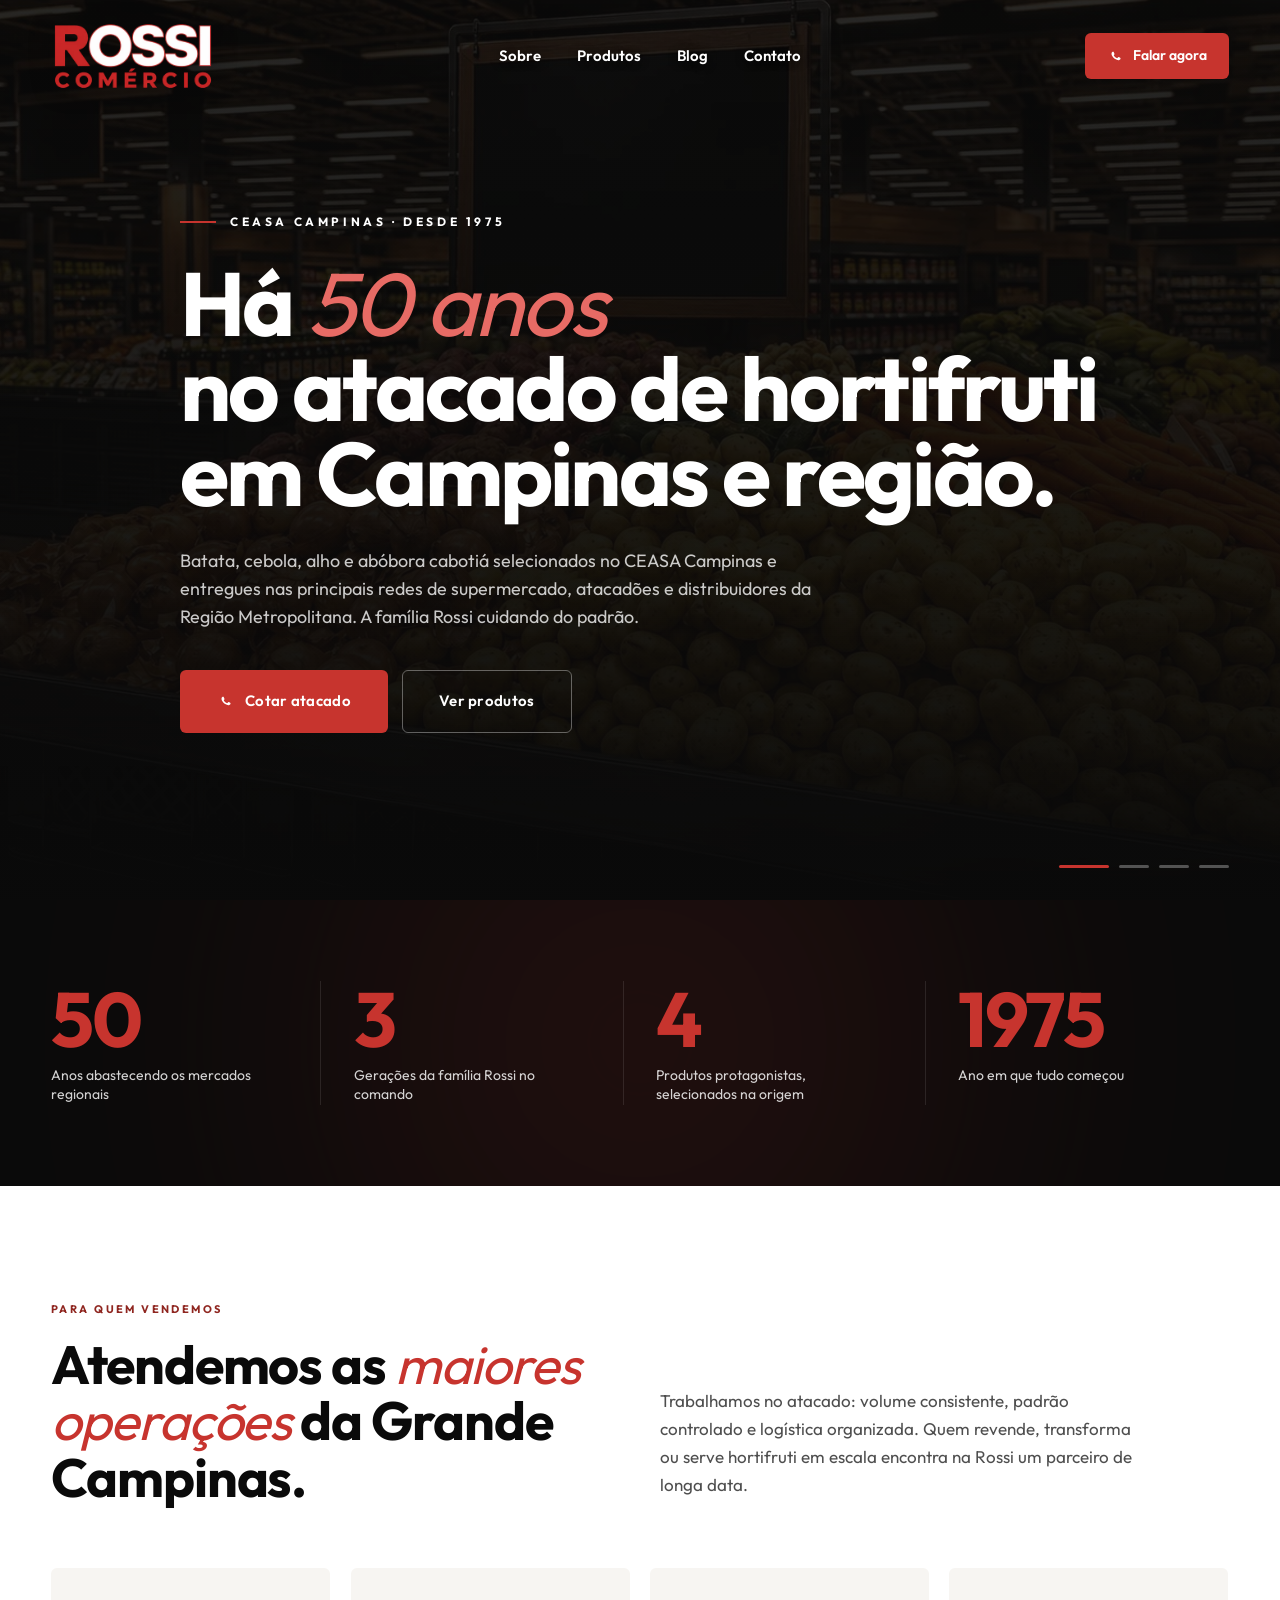
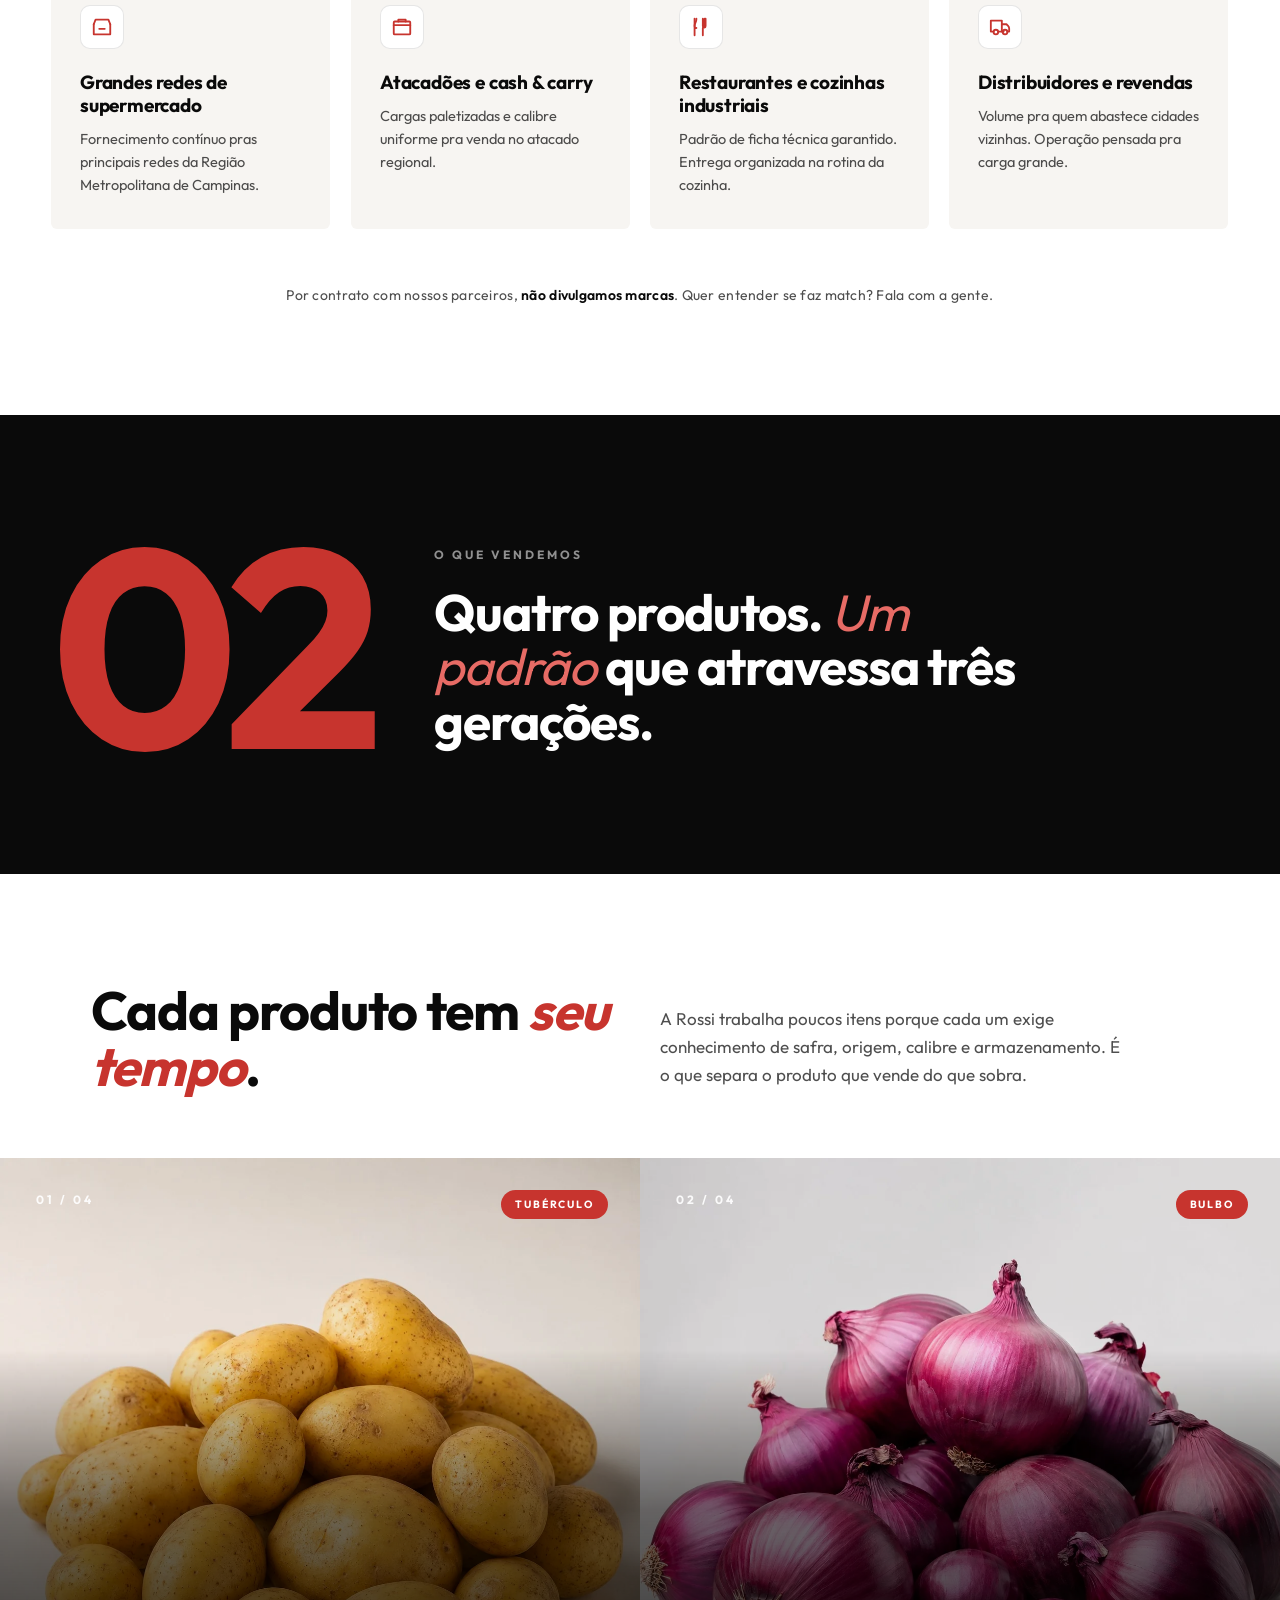
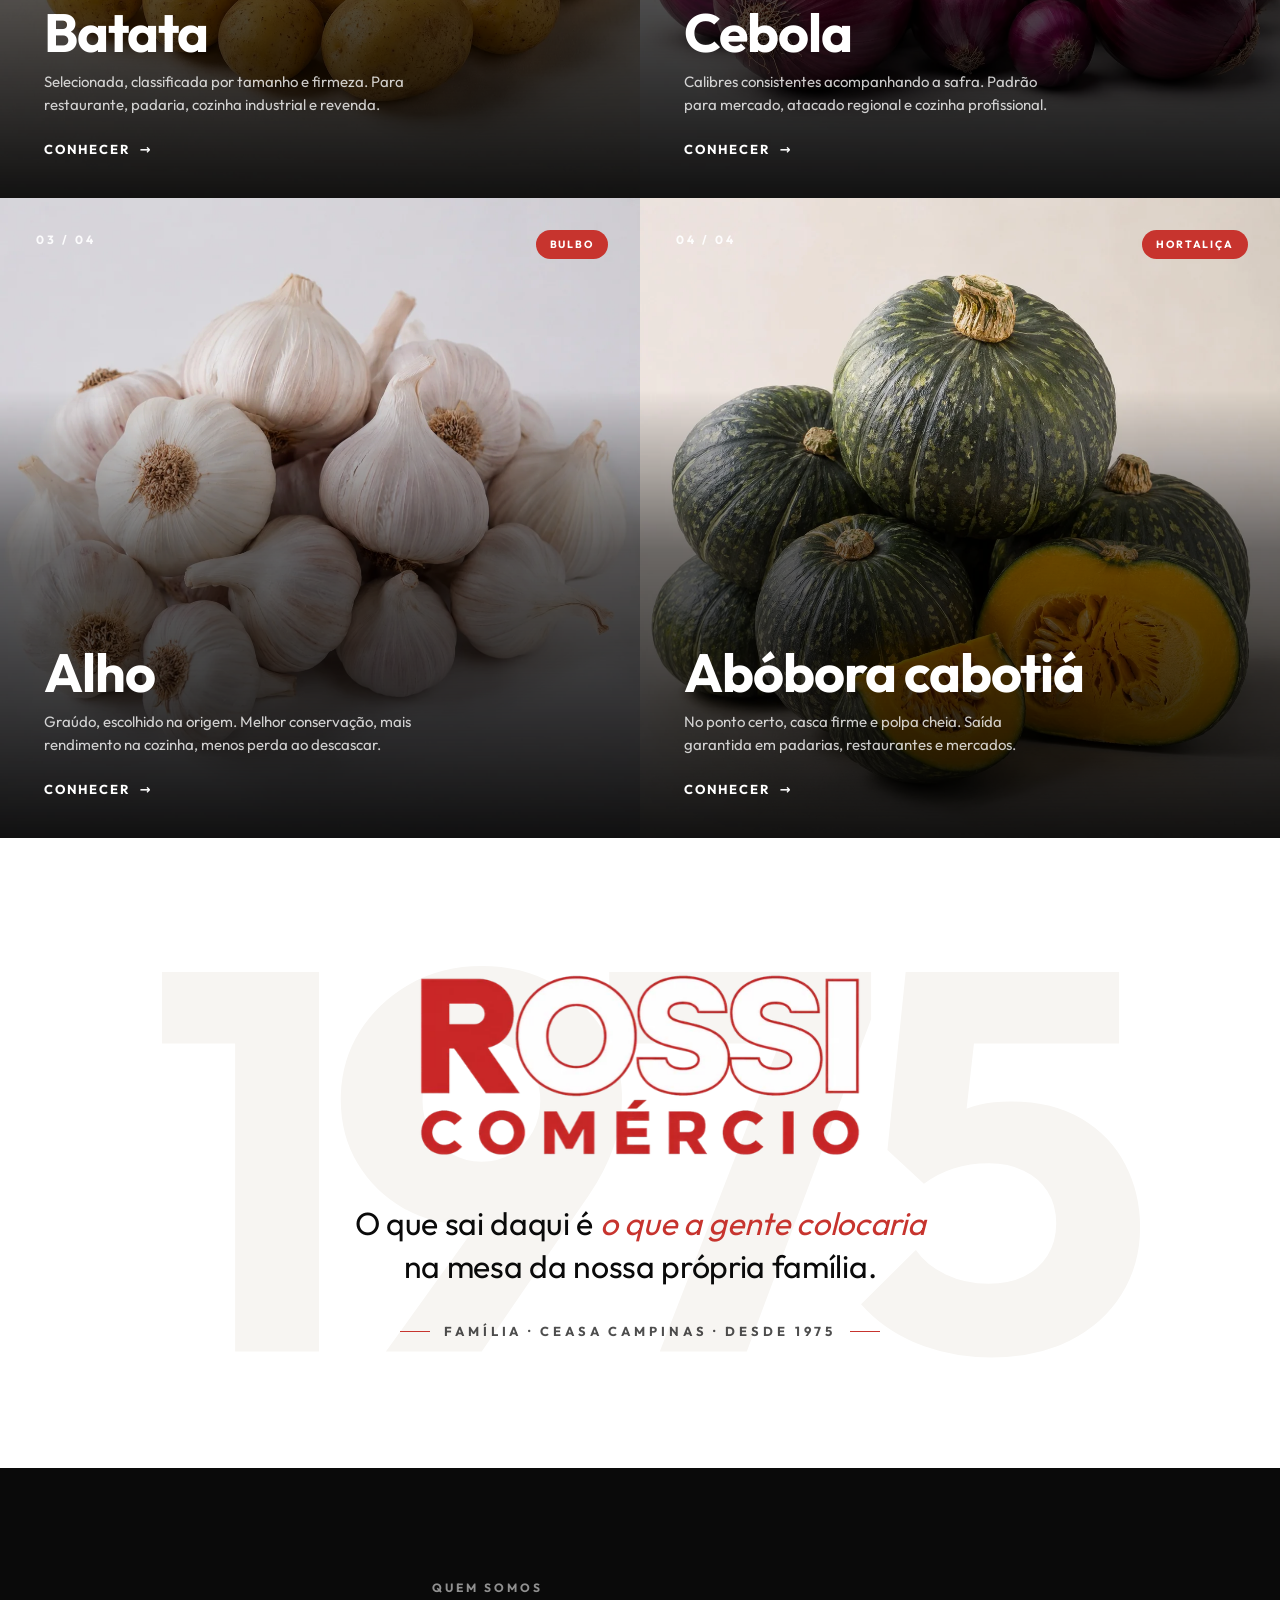
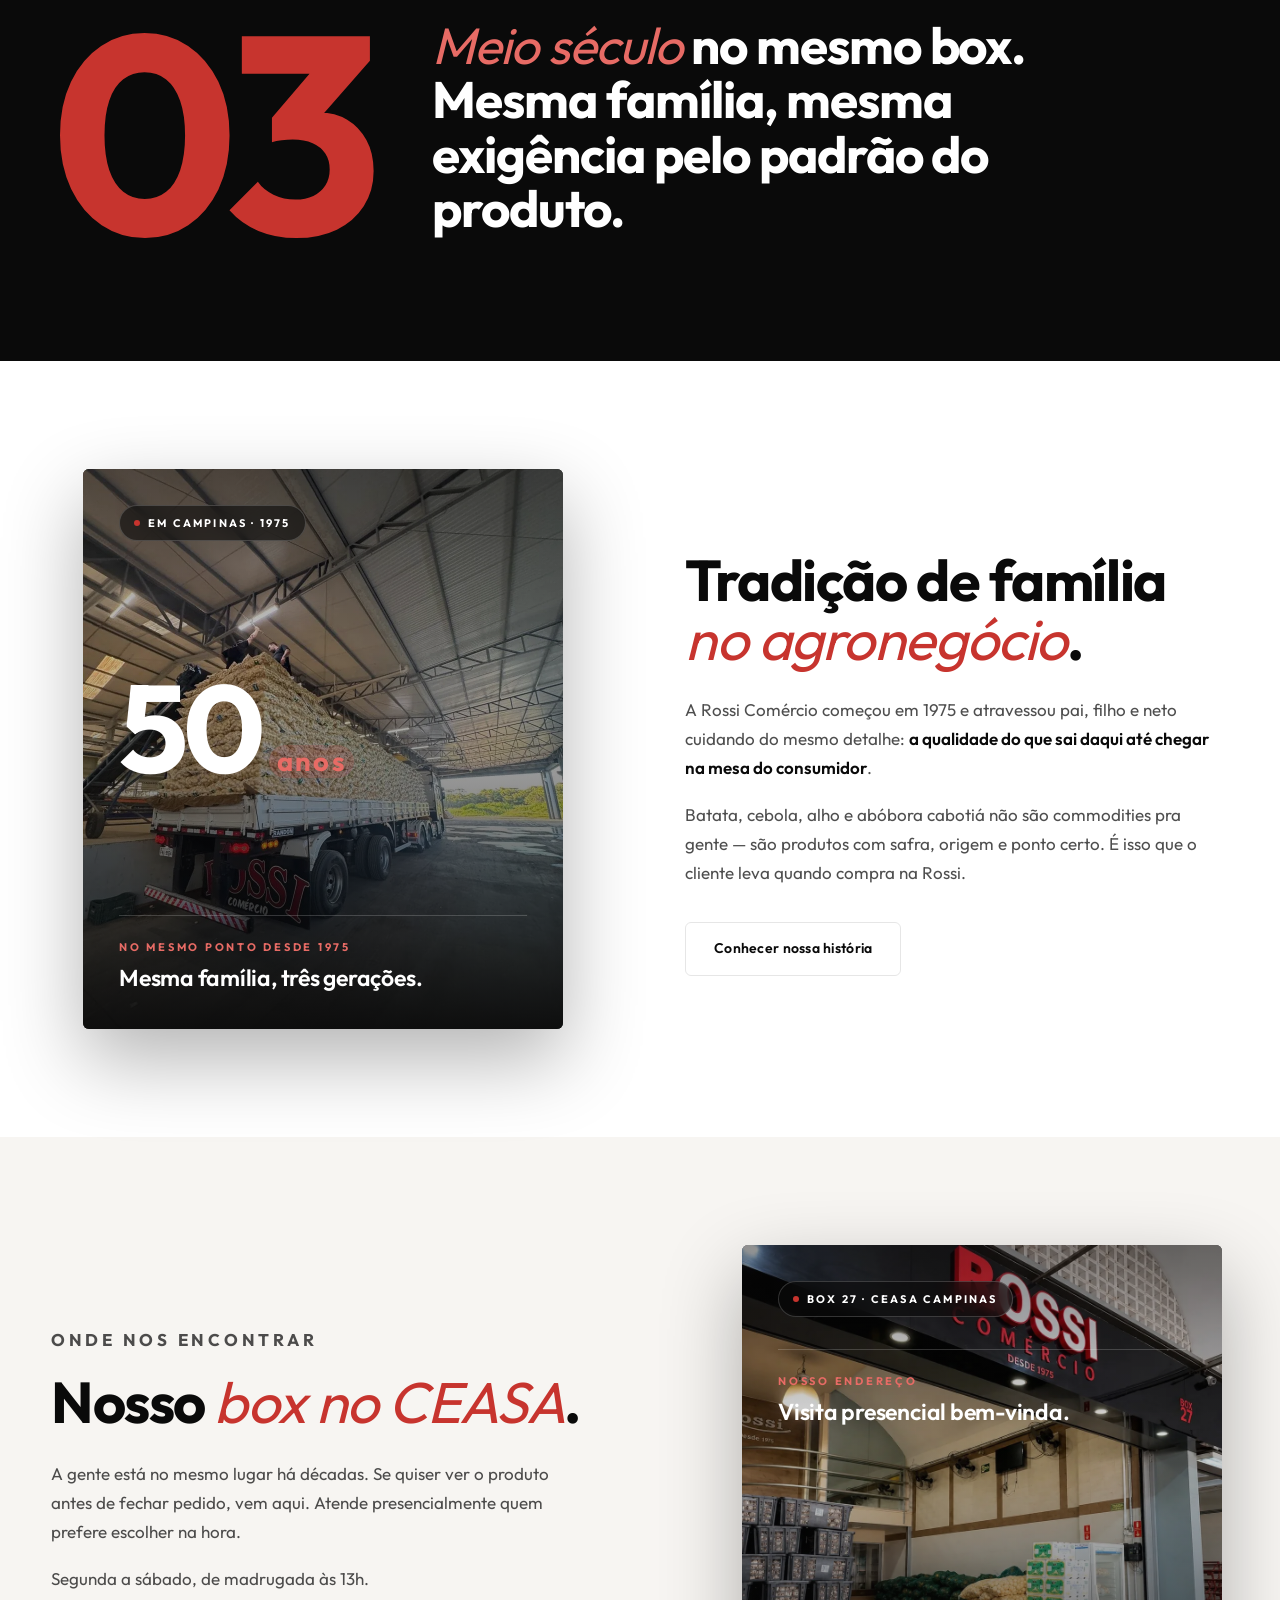
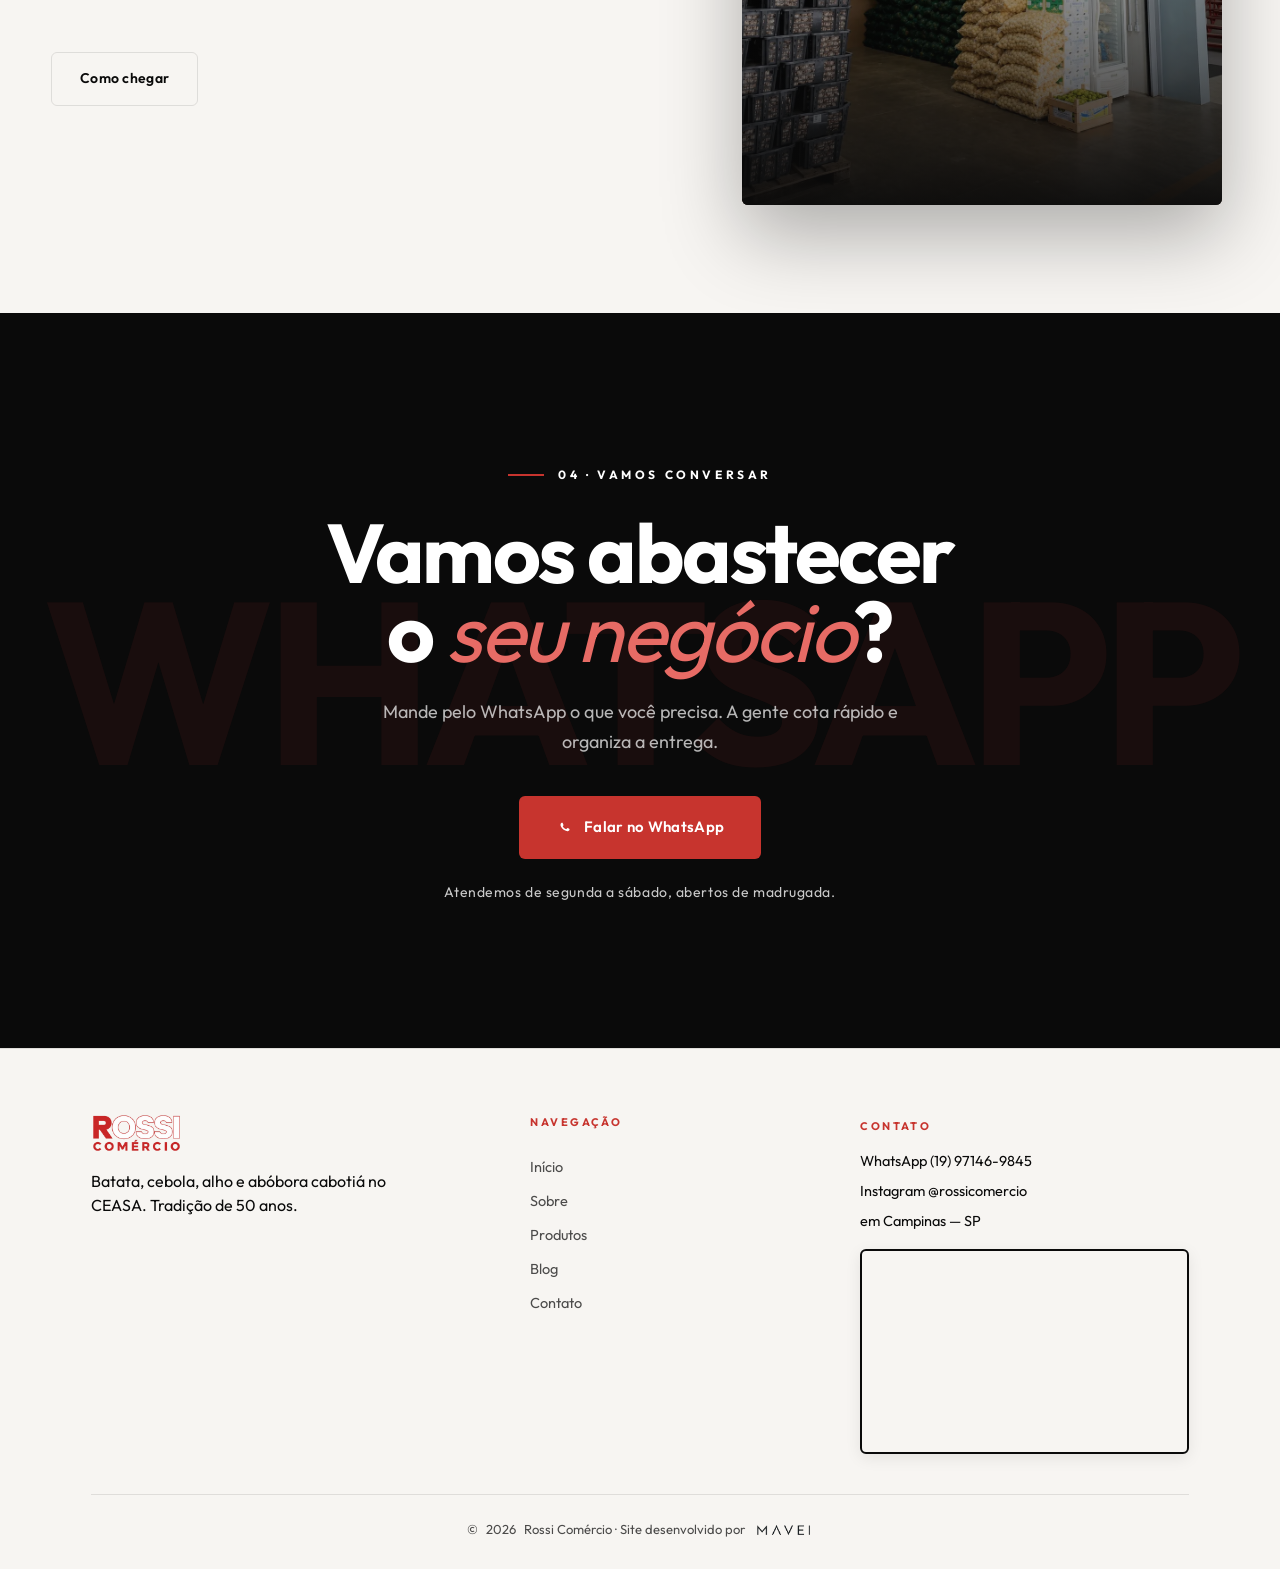
==== commit d26921e9: "feat: estrutura completa do site institucional - Home, sobre, produtos (listagem + 4 fichas), contat" ====
--- a/index.html
+++ b/index.html
@@ -4,43 +4,40 @@
 <meta charset="UTF-8">
 <meta name="viewport" content="width=device-width, initial-scale=1.0">
 
-<!-- ============================================================
-     PADRÃO SEO MAVEI â herdado por todo cliente novo.
-     Placeholders [XXX] sÃ£o substituÃ­dos pelo create-client-repo
-     com base nos dados do briefing/brand.json do cliente.
-     ============================================================ -->
-
-<title>Rossi Comércio | Comercio de Cereais(batata, alho, cebola e abóbora cambotia) em Campinas - SP</title>
-<meta name="description" content="Há 45 anos atuando no mercado do Agronegócio, passamos de geração em geração a importância em garantir o padrão dos produtos que levamos até a mesa do ">
-<meta name="keywords" content="Comercio de Cereais(batata, alho, cebola e abóbora cambotia), Comercio de Cereais(batata, alho, cebola e abóbora cambotia) Campinas - SP, Rossi Comércio, Campinas - SP">
+<title>Rossi Comércio | Batata, cebola, alho e abóbora cabotiá no CEASA Campinas</title>
+<meta name="description" content="Há 50 anos no atacado de hortifruti em Campinas. Batata, cebola, alho e abóbora cabotiá para grandes redes, atacadões e restaurantes.">
+<meta name="keywords" content="batata atacado Campinas, cebola CEASA Campinas, alho atacado, abóbora cabotiá Campinas, hortifruti atacado, Rossi Comércio, CEASA Campinas">
 <meta name="author" content="Rossi Comércio">
 <meta name="robots" content="index, follow, max-image-preview:large">
 <meta name="geo.region" content="BR-SP">
-<meta name="geo.placename" content="Campinas - SP">
+<meta name="geo.placename" content="Campinas">
 <link rel="canonical" href="https://rossicomercio.com.br/">
+<link rel="alternate" hreflang="pt-BR" href="https://rossicomercio.com.br/">
+<link rel="alternate" hreflang="x-default" href="https://rossicomercio.com.br/">
+<link rel="preconnect" href="https://www.google.com" crossorigin>
+<link rel="preconnect" href="https://maps.googleapis.com" crossorigin>
+<link rel="dns-prefetch" href="https://wa.me">
 <link rel="icon" type="image/svg+xml" href="/assets/images/favicon.svg">
+<link rel="manifest" href="/manifest.json">
+<meta name="theme-color" content="#0A0A0A">
 <link rel="shortcut icon" href="/assets/images/favicon.svg">
 
-<!-- Open Graph -->
 <meta property="og:type" content="website">
 <meta property="og:url" content="https://rossicomercio.com.br/">
-<meta property="og:title" content="Rossi Comércio | Comercio de Cereais(batata, alho, cebola e abóbora cambotia) em Campinas - SP">
-<meta property="og:description" content="Há 45 anos atuando no mercado do Agronegócio, passamos de geração em geração a importância em garantir o padrão dos produtos que levamos até a mesa do ">
+<meta property="og:title" content="Rossi Comércio | Há 50 anos no CEASA Campinas">
+<meta property="og:description" content="Tradição passada de geração em geração no CEASA Campinas. Atendimento exclusivo para restaurantes, mercados, revendas e consumidor final.">
 <meta property="og:image" content="https://rossicomercio.com.br/assets/images/og-image.jpg">
+<meta property="og:image:alt" content="Rossi Comércio — atacado de hortifruti no CEASA Campinas">
 <meta property="og:image:width" content="1200">
 <meta property="og:image:height" content="630">
 <meta property="og:locale" content="pt_BR">
 <meta property="og:site_name" content="Rossi Comércio">
 
-<!-- Twitter Card -->
 <meta name="twitter:card" content="summary_large_image">
-<meta name="twitter:title" content="Rossi Comércio | Comercio de Cereais(batata, alho, cebola e abóbora cambotia) em Campinas - SP">
-<meta name="twitter:description" content="Há 45 anos atuando no mercado do Agronegócio, passamos de geração em geração a importância em garantir o padrão dos produtos que levamos até a mesa do ">
+<meta name="twitter:title" content="Rossi Comércio | CEASA Campinas há 50 anos">
+<meta name="twitter:description" content="Batata, cebola, alho e abóbora cabotiá. Tradição de 3 gerações no CEASA Campinas.">
 <meta name="twitter:image" content="https://rossicomercio.com.br/assets/images/og-image.jpg">
 
-<!-- ============================================================
-     JSON-LD â Schema.org rico (padrÃ£o MAVEI)
-     ============================================================ -->
 <script type="application/ld+json">
 {
   "@context": "https://schema.org",
@@ -51,15 +48,19 @@
       "name": "Rossi Comércio",
       "url": "https://rossicomercio.com.br",
       "logo": "https://rossicomercio.com.br/assets/images/logo.png",
-      "description": "Há 45 anos atuando no mercado do Agronegócio, passamos de geração em geração a importância em garantir o padrão dos produtos que levamos até a mesa do ",
-      "knowsAbout": ["Comercio de Cereais(batata, alho, cebola e abóbora cambotia)"],
-      "areaServed": { "@type": "Country", "name": "Brasil" },
+      "foundingDate": "1975",
+      "description": "Há 50 anos abastecendo Campinas com batata, cebola, alho e abóbora cabotiá no CEASA Campinas.",
+      "knowsAbout": ["Batata", "Cebola", "Alho", "Abóbora cabotiá", "Hortifruti atacado"],
+      "areaServed": [
+        { "@type": "City", "name": "Campinas" },
+        { "@type": "AdministrativeArea", "name": "Região Metropolitana de Campinas" }
+      ],
       "sameAs": [
-        "https://instagram.com/https://www.instagram.com/rossicomercio/"
+        "https://www.instagram.com/rossicomercio/"
       ],
       "contactPoint": {
         "@type": "ContactPoint",
-        "telephone": "19) 3746-1240",
+        "telephone": "+5519971469845",
         "contactType": "customer support",
         "areaServed": "BR",
         "availableLanguage": ["Portuguese"]
@@ -69,27 +70,37 @@
       "@type": "LocalBusiness",
       "@id": "https://rossicomercio.com.br/#business",
       "name": "Rossi Comércio",
-      "description": "Há 45 anos atuando no mercado do Agronegócio, passamos de geração em geração a importância em garantir o padrão dos produtos que levamos até a mesa do ",
+      "description": "Comércio atacadista de batata, cebola, alho e abóbora cabotiá no CEASA. Tradição de 50 anos, atendimento B2B e B2C.",
       "url": "https://rossicomercio.com.br",
-      "telephone": "19) 3746-1240",
+      "telephone": "+5519971469845",
+      "image": "https://rossicomercio.com.br/assets/images/logo.png",
+      "priceRange": "$$",
       "address": {
         "@type": "PostalAddress",
-        "addressLocality": "Campinas - SP",
+        "addressLocality": "Campinas",
         "addressRegion": "SP",
         "addressCountry": "BR"
       },
       "sameAs": [
-        "https://instagram.com/https://www.instagram.com/rossicomercio/"
+        "https://www.instagram.com/rossicomercio/"
       ],
-      "openingHoursSpecification": {
-        "@type": "OpeningHoursSpecification",
-        "dayOfWeek": ["Monday", "Tuesday", "Wednesday", "Thursday", "Friday"],
-        "opens": "09:00",
-        "closes": "18:00"
-      },
+      "openingHoursSpecification": [
+        {
+          "@type": "OpeningHoursSpecification",
+          "dayOfWeek": ["Monday", "Wednesday", "Friday"],
+          "opens": "04:30",
+          "closes": "13:00"
+        },
+        {
+          "@type": "OpeningHoursSpecification",
+          "dayOfWeek": ["Tuesday", "Thursday", "Saturday"],
+          "opens": "05:30",
+          "closes": "13:00"
+        }
+      ],
       "areaServed": [
-        { "@type": "City", "name": "Campinas - SP" },
-        { "@type": "Country", "name": "Brasil" }
+        { "@type": "City", "name": "Campinas" },
+        { "@type": "AdministrativeArea", "name": "Região Metropolitana de Campinas" }
       ]
     },
     {
@@ -103,174 +114,401 @@
     {
       "@type": "BreadcrumbList",
       "itemListElement": [
-        { "@type": "ListItem", "position": 1, "name": "InÃ­cio", "item": "https://rossicomercio.com.br/" }
+        { "@type": "ListItem", "position": 1, "name": "Início", "item": "https://rossicomercio.com.br/" }
       ]
     }
   ]
 }
 </script>
 
-<!-- Fontes self-hosted (latin + latin-ext WOFF2).
-     GA4 fica em /main.js com lazy load (nÃ£o bloqueia paint). -->
-<link rel="stylesheet" href="/fonts/fonts.css">
+<link rel="preload" href="/fonts/fonts.css" as="style">
+<link rel="stylesheet" href="/fonts/fonts.css" media="print" onload="this.media='all'">
+<noscript><link rel="stylesheet" href="/fonts/fonts.css"></noscript>
 <link rel="preload" href="/styles.css" as="style">
 <link rel="stylesheet" href="/styles.css">
 </head>
 <body>
 
-<!-- ââ NAV ââââââââââââââââââââââââââââââââââââââââââââââââââââââââââââââââ -->
 <header class="nav" id="nav">
-  <a href="/" class="nav__logo" aria-label="Rossi Comércio â pÃ¡gina inicial">
-    <!-- Logo SVG inline ou <img> -->
-    <span class="nav__logo-text">Rossi Comércio</span>
+  <button class="nav__burger" type="button" aria-label="Abrir menu" aria-expanded="false" aria-controls="nav-overlay">
+    <span></span><span></span><span></span>
+  </button>
+  <a href="/" class="nav__logo" aria-label="Rossi Comércio — Início">
+    <picture><source srcset="/assets/images/logo-h.webp" type="image/webp"><img src="/assets/images/logo-h.png" alt="Rossi Comércio — desde 1975" width="180" height="64"></picture>
   </a>
   <nav class="nav__links" aria-label="Menu principal">
     <a href="/sobre.html">Sobre</a>
-    <a href="/servicos.html">ServiÃ§os</a>
+    <a href="/produtos/">Produtos</a>
     <a href="/blog/">Blog</a>
     <a href="/contato.html">Contato</a>
   </nav>
-  <a href="https://wa.me/1937461240?text=Ol%C3%A1!%20Vim%20pelo%20site%20do(a)%20Rossi%20Com%C3%A9rcio%20e%20gostaria%20de%20mais%20informa%C3%A7%C3%B5es." class="nav__cta" target="_blank" rel="noopener">
+  <a href="https://wa.me/5519971469845?text=Ol%C3%A1!%20Vim%20pelo%20site%20da%20Rossi%20Com%C3%A9rcio%20e%20gostaria%20de%20mais%20informa%C3%A7%C3%B5es." class="nav__cta" target="_blank" rel="noopener" data-magnetic>
+    <svg class="btn-wpp-icon" viewBox="0 0 24 24" fill="currentColor" aria-hidden="true"><path d="M17.472 14.382c-.297-.149-1.758-.867-2.03-.967-.273-.099-.471-.148-.67.15-.197.297-.767.966-.94 1.164-.173.199-.347.223-.644.075-.297-.15-1.255-.463-2.39-1.475-.883-.788-1.48-1.761-1.653-2.059-.173-.297-.018-.458.13-.606.134-.133.298-.347.446-.52.149-.174.198-.298.298-.497.099-.198.05-.371-.025-.52-.075-.149-.669-1.612-.916-2.207-.242-.579-.487-.5-.669-.51-.173-.008-.371-.01-.57-.01-.198 0-.52.074-.792.372-.272.297-1.04 1.016-1.04 2.479 0 1.462 1.065 2.875 1.213 3.074.149.198 2.096 3.2 5.077 4.487.709.306 1.262.489 1.694.625.712.227 1.36.195 1.871.118.571-.085 1.758-.719 2.006-1.413.248-.694.248-1.289.173-1.413-.074-.124-.272-.198-.57-.347z"/></svg>
     Falar agora
   </a>
 </header>
-
-<!-- ââ HERO âââââââââââââââââââââââââââââââââââââââââââââââââââââââââââââââ -->
-<section class="hero" aria-labelledby="hero-title">
-  <div class="hero__content">
-    <p class="hero__eyebrow">Campinas - SP Â· Comercio de Cereais(batata, alho, cebola e abóbora cambotia)</p>
-    <h1 class="hero__title" id="hero-title">
-      [HEADLINE PRINCIPAL â promessa central do negÃ³cio]
-    </h1>
-    <p class="hero__sub">
-      [Subcopy: 1-2 frases apoiando a headline. Quem atende, o que entrega, por que agora.]
+<div class="nav-overlay" id="nav-overlay" aria-hidden="true" inert>
+  <div class="nav-overlay__inner">
+    <nav class="nav-overlay__links" aria-label="Menu mobile">
+    <a href="/sobre.html">Sobre</a>
+    <a href="/produtos/">Produtos</a>
+    <a href="/blog/">Blog</a>
+    <a href="/contato.html">Contato</a>
+  </nav>
+    <div class="nav-overlay__contact">
+      <a href="https://wa.me/5519971469845?text=Ol%C3%A1!%20Vim%20pelo%20site%20da%20Rossi%20Com%C3%A9rcio." target="_blank" rel="noopener" class="nav-overlay__wpp">
+        <svg viewBox="0 0 24 24" fill="currentColor" aria-hidden="true" width="20" height="20"><path d="M17.472 14.382c-.297-.149-1.758-.867-2.03-.967-.273-.099-.471-.148-.67.15-.197.297-.767.966-.94 1.164-.173.199-.347.223-.644.075-.297-.15-1.255-.463-2.39-1.475-.883-.788-1.48-1.761-1.653-2.059-.173-.297-.018-.458.13-.606.134-.133.298-.347.446-.52.149-.174.198-.298.298-.497.099-.198.05-.371-.025-.52-.075-.149-.669-1.612-.916-2.207-.242-.579-.487-.5-.669-.51-.173-.008-.371-.01-.57-.01-.198 0-.52.074-.792.372-.272.297-1.04 1.016-1.04 2.479 0 1.462 1.065 2.875 1.213 3.074.149.198 2.096 3.2 5.077 4.487.709.306 1.262.489 1.694.625.712.227 1.36.195 1.871.118.571-.085 1.758-.719 2.006-1.413.248-.694.248-1.289.173-1.413-.074-.124-.272-.198-.57-.347z"/></svg>
+        (19) 97146-9845
+      </a>
+      <a href="https://www.instagram.com/rossicomercio/" target="_blank" rel="noopener" class="nav-overlay__ig">@rossicomercio</a>
+    </div>
+  </div>
+</div>
+
+
+<main>
+
+<!-- ── HERO EDITORIAL (fullscreen carrossel) ──────────── -->
+<section class="hero-edit hero-edit--fullscreen" aria-labelledby="hero-title">
+  <div class="hero-edit__bg" aria-hidden="true">
+    <div class="hero-carousel" data-carousel data-carousel-interval="5500">
+      <div class="hero-carousel__slide is-active">
+        <picture><source media="(max-width: 760px)" srcset="/assets/images/brand/hero-produtos-640.webp" type="image/webp"><source srcset="/assets/images/brand/hero-produtos.webp" type="image/webp"><source media="(max-width: 760px)" srcset="/assets/images/brand/hero-produtos-640.jpg"><img src="/assets/images/brand/hero-produtos.jpg" alt="Caixotes de batata, cebola, alho e abóbora cabotiá empilhados no CEASA Campinas" width="1600" height="900" fetchpriority="high"></picture>
+      </div>
+      <div class="hero-carousel__slide">
+        <picture><source media="(max-width: 760px)" srcset="/assets/images/brand/aerea-640.webp" type="image/webp"><source srcset="/assets/images/brand/aerea.webp" type="image/webp"><source media="(max-width: 760px)" srcset="/assets/images/brand/aerea-640.jpg"><img src="/assets/images/brand/aerea.jpg" alt="Vista aérea do CEASA Campinas, onde a Rossi opera há 50 anos" width="984" height="738" loading="lazy"></picture>
+      </div>
+      <div class="hero-carousel__slide">
+        <picture><source media="(max-width: 760px)" srcset="/assets/images/brand/hero-sobre-640.webp" type="image/webp"><source srcset="/assets/images/brand/hero-sobre.webp" type="image/webp"><source media="(max-width: 760px)" srcset="/assets/images/brand/hero-sobre-640.jpg"><img src="/assets/images/brand/hero-sobre.jpg" alt="Tradição familiar Rossi Comércio desde 1975" width="1600" height="900" loading="lazy"></picture>
+      </div>
+      <div class="hero-carousel__slide">
+        <picture><source media="(max-width: 760px)" srcset="/assets/images/brand/hero-batata-640.webp" type="image/webp"><source srcset="/assets/images/brand/hero-batata.webp" type="image/webp"><source media="(max-width: 760px)" srcset="/assets/images/brand/hero-batata-640.jpg"><img src="/assets/images/brand/hero-batata.jpg" alt="Batata selecionada da Rossi Comércio" width="800" height="533" loading="lazy"></picture>
+      </div>
+      <div class="hero-carousel__dots" role="tablist" aria-label="Navegação da galeria">
+        <button type="button" class="hero-carousel__dot is-active" role="tab" aria-selected="true" aria-label="Slide 1: Frota Rossi em Campinas"></button>
+        <button type="button" class="hero-carousel__dot" role="tab" aria-selected="false" aria-label="Slide 2: Operação que não para"></button>
+        <button type="button" class="hero-carousel__dot" role="tab" aria-selected="false" aria-label="Slide 3: Saindo para entrega"></button>
+        <button type="button" class="hero-carousel__dot" role="tab" aria-selected="false" aria-label="Slide 4: Carregando, escala de atacado"></button>
+      </div>
+    </div>
+  </div>
+
+  <div class="hero-edit__grid">
+    <div class="hero-edit__copy">
+      <p class="hero-edit__eyebrow" data-reveal>CEASA Campinas · Desde 1975</p>
+      <h1 class="hero-edit__title" id="hero-title" data-reveal>
+        Há <em>50 anos</em><br>
+        no atacado de hortifruti<br>
+        em Campinas e região.
+      </h1>
+      <p class="hero-edit__sub" data-reveal data-reveal-delay="200">
+        Batata, cebola, alho e abóbora cabotiá selecionados no CEASA Campinas e entregues nas principais redes de supermercado, atacadões e distribuidores da Região Metropolitana. A família Rossi cuidando do padrão.
+      </p>
+      <div style="display:flex; gap:14px; flex-wrap:wrap;" data-reveal data-reveal-delay="350">
+        <a href="https://wa.me/5519971469845?text=Ol%C3%A1!%20Sou%20de%20um%20com%C3%A9rcio%20e%20gostaria%20de%20fazer%20uma%20cota%C3%A7%C3%A3o%20de%20atacado." class="btn btn--primary btn--lg" target="_blank" rel="noopener" data-magnetic>
+          <svg class="btn-wpp-icon" viewBox="0 0 24 24" fill="currentColor" aria-hidden="true"><path d="M17.472 14.382c-.297-.149-1.758-.867-2.03-.967-.273-.099-.471-.148-.67.15-.197.297-.767.966-.94 1.164-.173.199-.347.223-.644.075-.297-.15-1.255-.463-2.39-1.475-.883-.788-1.48-1.761-1.653-2.059-.173-.297-.018-.458.13-.606.134-.133.298-.347.446-.52.149-.174.198-.298.298-.497.099-.198.05-.371-.025-.52-.075-.149-.669-1.612-.916-2.207-.242-.579-.487-.5-.669-.51-.173-.008-.371-.01-.57-.01-.198 0-.52.074-.792.372-.272.297-1.04 1.016-1.04 2.479 0 1.462 1.065 2.875 1.213 3.074.149.198 2.096 3.2 5.077 4.487.709.306 1.262.489 1.694.625.712.227 1.36.195 1.871.118.571-.085 1.758-.719 2.006-1.413.248-.694.248-1.289.173-1.413-.074-.124-.272-.198-.57-.347z"/></svg>
+          Cotar atacado
+        </a>
+        <a href="#produtos" class="btn btn--ghost btn--lg">Ver produtos</a>
+      </div>
+    </div>
+  </div>
+</section>
+
+<!-- ── STATS ───────────────────────────────────────────── -->
+<section class="stats-edit" aria-label="Números Rossi Comércio">
+  <div class="stats-edit__inner">
+    <div class="stat-edit" data-reveal>
+      <div class="stat-edit__num"><span data-counter="50">50</span></div>
+      <div class="stat-edit__label">Anos abastecendo os mercados regionais</div>
+    </div>
+    <div class="stat-edit" data-reveal data-reveal-delay="120">
+      <div class="stat-edit__num"><span data-counter="3">3</span></div>
+      <div class="stat-edit__label">Gerações da família Rossi no comando</div>
+    </div>
+    <div class="stat-edit" data-reveal data-reveal-delay="240">
+      <div class="stat-edit__num"><span data-counter="4">4</span></div>
+      <div class="stat-edit__label">Produtos protagonistas, selecionados na origem</div>
+    </div>
+    <div class="stat-edit" data-reveal data-reveal-delay="360">
+      <div class="stat-edit__num"><span data-counter="1975">1975</span></div>
+      <div class="stat-edit__label">Ano em que tudo começou</div>
+    </div>
+  </div>
+</section>
+
+<!-- ── PARA QUEM VENDEMOS (vitrine B2B) ───────────────── -->
+<section class="clientes" aria-labelledby="clientes-title">
+  <div class="clientes__head">
+    <div>
+      <p class="eyebrow" data-reveal>Para quem vendemos</p>
+      <h2 class="section-title" id="clientes-title" data-reveal>
+        Atendemos as <em style="color:var(--vermelho); font-style:italic; font-weight:400;">maiores operações</em> da Grande Campinas.
+      </h2>
+    </div>
+    <p class="clientes__head-lede" data-reveal data-reveal-delay="150">
+      Trabalhamos no atacado: volume consistente, padrão controlado e logística organizada. Quem revende, transforma ou serve hortifruti em escala encontra na Rossi um parceiro de longa data.
     </p>
-    <div class="hero__actions">
-      <a href="https://wa.me/1937461240?text=Ol%C3%A1!%20Vim%20pelo%20site%20do(a)%20Rossi%20Com%C3%A9rcio%20e%20gostaria%20de%20mais%20informa%C3%A7%C3%B5es." class="btn btn--primary" target="_blank" rel="noopener">
-        [CTA PRINCIPAL]
-      </a>
-      <a href="/servicos.html" class="btn btn--ghost">Ver serviÃ§os</a>
-    </div>
-  </div>
-  <div class="hero__visual" aria-hidden="true">
-    <!-- Imagem hero ou elemento visual -->
-  </div>
-</section>
-
-<!-- ââ SERVIÃOS ââââââââââââââââââââââââââââââââââââââââââââââââââââââââââââ -->
-<section class="services" id="servicos" aria-labelledby="services-title">
-  <div class="container">
-    <h2 class="section-title" id="services-title">[TÃTULO DA SEÃÃO]</h2>
-    <p class="section-sub">[SubtÃ­tulo opcional]</p>
-    <div class="services__grid">
-
-      <article class="service-card">
-        <div class="service-card__icon" aria-hidden="true"><!-- Ã­cone --></div>
-        <h3>[Nome do ServiÃ§o]</h3>
-        <p>[DescriÃ§Ã£o: o que inclui, resultado, para quem.]</p>
-      </article>
-
-      <article class="service-card">
-        <div class="service-card__icon" aria-hidden="true"><!-- Ã­cone --></div>
-        <h3>[Nome do ServiÃ§o]</h3>
-        <p>[DescriÃ§Ã£o]</p>
-      </article>
-
-      <article class="service-card">
-        <div class="service-card__icon" aria-hidden="true"><!-- Ã­cone --></div>
-        <h3>[Nome do ServiÃ§o]</h3>
-        <p>[DescriÃ§Ã£o]</p>
-      </article>
-
-    </div>
-  </div>
-</section>
-
-<!-- ââ SOBRE âââââââââââââââââââââââââââââââââââââââââââââââââââââââââââââââ -->
-<section class="about" id="sobre" aria-labelledby="about-title">
-  <div class="container about__grid">
-    <div class="about__visual">
-      <!-- Foto do espaÃ§o, do profissional ou elemento visual -->
-      <img src="/assets/images/sobre.jpg" alt="[DescriÃ§Ã£o da imagem]" width="600" height="700" loading="lazy">
-    </div>
-    <div class="about__content">
-      <p class="eyebrow">[TAG DA SEÃÃO]</p>
-      <h2 id="about-title">[TÃTULO DA SEÃÃO SOBRE]</h2>
-      <p>[ParÃ¡grafo 1: histÃ³ria, origem, motivaÃ§Ã£o]</p>
-      <p>[ParÃ¡grafo 2: missÃ£o, valores, como trabalha]</p>
-      <ul class="about__list">
-        <li>[Diferencial ou credencial]</li>
-        <li>[Diferencial ou credencial]</li>
-        <li>[Diferencial ou credencial]</li>
-      </ul>
-    </div>
-  </div>
-</section>
-
-<!-- ââ DEPOIMENTOS âââââââââââââââââââââââââââââââââââââââââââââââââââââââââ -->
-<section class="reviews" aria-labelledby="reviews-title">
-  <div class="container">
-    <h2 class="section-title" id="reviews-title">[TÃTULO DOS DEPOIMENTOS]</h2>
-    <div class="reviews__grid">
-
-      <blockquote class="review-card">
-        <p>"[Depoimento real do cliente.]"</p>
-        <footer>
-          <strong>[Nome do Cliente]</strong>
-          <span>[Cidade ou contexto]</span>
-        </footer>
-      </blockquote>
-
-      <blockquote class="review-card">
-        <p>"[Depoimento real do cliente.]"</p>
-        <footer>
-          <strong>[Nome do Cliente]</strong>
-          <span>[Cidade ou contexto]</span>
-        </footer>
-      </blockquote>
-
-    </div>
-  </div>
-</section>
-
-<!-- ââ CTA FINAL âââââââââââââââââââââââââââââââââââââââââââââââââââââââââââ -->
-<section class="cta-final" id="contato" aria-labelledby="cta-title">
-  <div class="container">
-    <h2 class="cta-final__title" id="cta-title">[HEADLINE DO CTA FINAL]</h2>
-    <p class="cta-final__sub">[Subcopy: remove objeÃ§Ã£o, reforÃ§a urgÃªncia ou facilidade]</p>
-    <a href="https://wa.me/1937461240?text=Ol%C3%A1!%20Vim%20pelo%20site%20do(a)%20Rossi%20Com%C3%A9rcio%20e%20gostaria%20de%20mais%20informa%C3%A7%C3%B5es." class="btn btn--primary btn--lg" target="_blank" rel="noopener">
-      [CTA BOTÃO]
+  </div>
+
+  <div class="clientes__grid">
+    <article class="cliente-card" data-reveal>
+      <div class="cliente-card__icon">
+        <svg viewBox="0 0 24 24" fill="none" stroke="currentColor" stroke-width="2" stroke-linecap="round" stroke-linejoin="round"><path d="M3 9l2-5h14l2 5"/><path d="M3 9v11h18V9"/><path d="M9 14h6"/></svg>
+      </div>
+      <h3>Grandes redes de supermercado</h3>
+      <p>Fornecimento contínuo pras principais redes da Região Metropolitana de Campinas.</p>
+    </article>
+
+    <article class="cliente-card" data-reveal data-reveal-delay="100">
+      <div class="cliente-card__icon">
+        <svg viewBox="0 0 24 24" fill="none" stroke="currentColor" stroke-width="2" stroke-linecap="round" stroke-linejoin="round"><rect x="3" y="6" width="18" height="14" rx="1"/><path d="M3 10h18"/><path d="M8 6V4h8v2"/></svg>
+      </div>
+      <h3>Atacadões e cash &amp; carry</h3>
+      <p>Cargas paletizadas e calibre uniforme pra venda no atacado regional.</p>
+    </article>
+
+    <article class="cliente-card" data-reveal data-reveal-delay="200">
+      <div class="cliente-card__icon">
+        <svg viewBox="0 0 24 24" fill="none" stroke="currentColor" stroke-width="2" stroke-linecap="round" stroke-linejoin="round"><path d="M5 3v18"/><path d="M7 3c0 4-2 5-2 8s2 2 2 2"/><path d="M14 3v8c0 2 2 2 2 0V3"/><path d="M17 3v8c0 2-2 2-2 0"/><path d="M14 13v8"/></svg>
+      </div>
+      <h3>Restaurantes e cozinhas industriais</h3>
+      <p>Padrão de ficha técnica garantido. Entrega organizada na rotina da cozinha.</p>
+    </article>
+
+    <article class="cliente-card" data-reveal data-reveal-delay="300">
+      <div class="cliente-card__icon">
+        <svg viewBox="0 0 24 24" fill="none" stroke="currentColor" stroke-width="2" stroke-linecap="round" stroke-linejoin="round"><path d="M10 17h4V5H2v12h3"/><path d="M20 17h2v-3.34a4 4 0 0 0-1.17-2.83L19 9h-5"/><path d="M14 17h2"/><circle cx="7.5" cy="17.5" r="2.5"/><circle cx="17.5" cy="17.5" r="2.5"/></svg>
+      </div>
+      <h3>Distribuidores e revendas</h3>
+      <p>Volume pra quem abastece cidades vizinhas. Operação pensada pra carga grande.</p>
+    </article>
+  </div>
+
+  <p class="clientes__nota" data-reveal data-reveal-delay="400">
+    Por contrato com nossos parceiros, <strong>não divulgamos marcas</strong>. Quer entender se faz match? Fala com a gente.
+  </p>
+</section>
+
+<!-- ── BANNER EDITORIAL ────────────────────────────────── -->
+<section class="editorial-banner" aria-labelledby="banner-title">
+  <div class="editorial-banner__inner">
+    <div class="editorial-banner__num" data-reveal>02</div>
+    <div class="editorial-banner__text">
+      <p class="editorial-banner__label" data-reveal>O que vendemos</p>
+      <h2 class="editorial-banner__title" id="banner-title" data-reveal data-reveal-delay="150">
+        Quatro produtos. <em>Um padrão</em> que atravessa três gerações.
+      </h2>
+    </div>
+  </div>
+</section>
+
+<!-- ── PRODUTOS EDITORIAL ──────────────────────────────── -->
+<section class="products-edit" id="produtos" aria-labelledby="produtos-title">
+  <div class="products-edit__head">
+    <h2 class="section-title" id="produtos-title" data-reveal>
+      Cada produto tem <em style="color:var(--vermelho); font-style:italic;">seu tempo</em>.
+    </h2>
+    <p class="products-edit__head-lede" data-reveal data-reveal-delay="120">
+      A Rossi trabalha poucos itens porque cada um exige conhecimento de safra, origem, calibre e armazenamento. É o que separa o produto que vende do que sobra.
+    </p>
+  </div>
+
+  <div class="products-edit__grid">
+    <a href="/produtos/batata.html" class="product-edit-card" data-reveal>
+      <div class="product-edit-card__media">
+        <picture><source srcset="/assets/images/produtos/batata.webp" type="image/webp"><img src="/assets/images/produtos/batata.jpg" alt="Batata Rossi Comércio" width="800" height="1000" loading="lazy"></picture>
+      </div>
+      <div class="product-edit-card__overlay"></div>
+      <span class="product-edit-card__num">01 / 04</span>
+      <span class="product-edit-card__tag">Tubérculo</span>
+      <div class="product-edit-card__body">
+        <h3 class="product-edit-card__title">Batata</h3>
+        <p class="product-edit-card__desc">Selecionada, classificada por tamanho e firmeza. Para restaurante, padaria, cozinha industrial e revenda.</p>
+        <span class="product-edit-card__cta">Conhecer</span>
+      </div>
     </a>
-    <p class="cta-final__hint">[Detalhe de suporte: "Respondemos em atÃ© 1h" ou "Sem compromisso"]</p>
-  </div>
-</section>
-
-<!-- ââ FOOTER ââââââââââââââââââââââââââââââââââââââââââââââââââââââââââââââ -->
+
+    <a href="/produtos/cebola.html" class="product-edit-card" data-reveal data-reveal-delay="120">
+      <div class="product-edit-card__media">
+        <picture><source srcset="/assets/images/produtos/cebola.webp" type="image/webp"><img src="/assets/images/produtos/cebola.jpg" alt="Cebola Rossi Comércio" width="800" height="1000" loading="lazy"></picture>
+      </div>
+      <div class="product-edit-card__overlay"></div>
+      <span class="product-edit-card__num">02 / 04</span>
+      <span class="product-edit-card__tag">Bulbo</span>
+      <div class="product-edit-card__body">
+        <h3 class="product-edit-card__title">Cebola</h3>
+        <p class="product-edit-card__desc">Calibres consistentes acompanhando a safra. Padrão para mercado, atacado regional e cozinha profissional.</p>
+        <span class="product-edit-card__cta">Conhecer</span>
+      </div>
+    </a>
+
+    <a href="/produtos/alho.html" class="product-edit-card" data-reveal>
+      <div class="product-edit-card__media">
+        <picture><source srcset="/assets/images/produtos/alho.webp" type="image/webp"><img src="/assets/images/produtos/alho.jpg" alt="Alho Rossi Comércio" width="800" height="1000" loading="lazy"></picture>
+      </div>
+      <div class="product-edit-card__overlay"></div>
+      <span class="product-edit-card__num">03 / 04</span>
+      <span class="product-edit-card__tag">Bulbo</span>
+      <div class="product-edit-card__body">
+        <h3 class="product-edit-card__title">Alho</h3>
+        <p class="product-edit-card__desc">Graúdo, escolhido na origem. Melhor conservação, mais rendimento na cozinha, menos perda ao descascar.</p>
+        <span class="product-edit-card__cta">Conhecer</span>
+      </div>
+    </a>
+
+    <a href="/produtos/abobora-cabotia.html" class="product-edit-card" data-reveal data-reveal-delay="120">
+      <div class="product-edit-card__media">
+        <picture><source srcset="/assets/images/produtos/abobora.webp" type="image/webp"><img src="/assets/images/produtos/abobora.jpg" alt="Abóbora cabotiá Rossi Comércio" width="800" height="1000" loading="lazy"></picture>
+      </div>
+      <div class="product-edit-card__overlay"></div>
+      <span class="product-edit-card__num">04 / 04</span>
+      <span class="product-edit-card__tag">Hortaliça</span>
+      <div class="product-edit-card__body">
+        <h3 class="product-edit-card__title">Abóbora cabotiá</h3>
+        <p class="product-edit-card__desc">No ponto certo, casca firme e polpa cheia. Saída garantida em padarias, restaurantes e mercados.</p>
+        <span class="product-edit-card__cta">Conhecer</span>
+      </div>
+    </a>
+  </div>
+</section>
+
+<!-- ── BRAND STATEMENT ─────────────────────────────────── -->
+<section class="brand-statement" aria-label="Rossi Comércio · marca">
+  <div class="brand-statement__bg-1975" aria-hidden="true">1975</div>
+  <div class="brand-statement__inner">
+    <picture><source srcset="/assets/images/logo.webp" type="image/webp"><img src="/assets/images/logo.png" alt="Rossi Comércio — desde 1975" class="brand-statement__logo" data-reveal="zoom" width="460" height="170"></picture>
+    <p class="brand-statement__text" data-reveal data-reveal-delay="200">
+      O que sai daqui é <em>o que a gente colocaria</em><br>
+      na mesa da nossa própria família.
+    </p>
+    <p class="brand-statement__sig" data-reveal data-reveal-delay="400">Família · CEASA Campinas · desde 1975</p>
+  </div>
+</section>
+
+<!-- ── BANNER 03 ───────────────────────────────────────── -->
+<section class="editorial-banner" aria-labelledby="banner2-title">
+  <div class="editorial-banner__inner">
+    <div class="editorial-banner__num" data-reveal>03</div>
+    <div class="editorial-banner__text">
+      <p class="editorial-banner__label" data-reveal>Quem somos</p>
+      <h2 class="editorial-banner__title" id="banner2-title" data-reveal data-reveal-delay="150">
+        <em>Meio século</em> no mesmo box. Mesma família, mesma exigência pelo padrão do produto.
+      </h2>
+    </div>
+  </div>
+</section>
+
+<!-- ── STORY (sobre na home) ───────────────────────────── -->
+<section class="story" aria-labelledby="story-title">
+  <div class="story__inner">
+    <div class="story__visual" data-reveal="left">
+      <div class="story__visual-top">
+        <span class="story__visual-tag">em Campinas · 1975</span>
+      </div>
+      <span class="story__visual-big" aria-hidden="true">50<sup>anos</sup></span>
+      <div class="story__visual-bottom">
+        <span class="story__visual-label">No mesmo ponto desde 1975</span>
+        <span class="story__visual-foot">Mesma família, três gerações.</span>
+      </div>
+    </div>
+
+    <div class="story__content">
+      <p class="eyebrow" data-reveal>De pai pra filho, de avô pra neto</p>
+      <h2 id="story-title" data-reveal data-reveal-delay="120">
+        Tradição de família <em>no agronegócio</em>.
+      </h2>
+      <p data-reveal data-reveal-delay="220">A Rossi Comércio começou em 1975 e atravessou pai, filho e neto cuidando do mesmo detalhe: <strong>a qualidade do que sai daqui até chegar na mesa do consumidor</strong>.</p>
+      <p data-reveal data-reveal-delay="320">Batata, cebola, alho e abóbora cabotiá não são commodities pra gente — são produtos com safra, origem e ponto certo. É isso que o cliente leva quando compra na Rossi.</p>
+      <p data-reveal data-reveal-delay="420"><a href="/sobre.html" class="btn btn--ghost">Conhecer nossa história</a></p>
+    </div>
+  </div>
+</section>
+
+<!-- ── ONDE ESTAMOS (foto do ponto CEASA) ──────────────── -->
+<section class="story" aria-labelledby="ponto-title" style="background:var(--off-white);">
+  <div class="story__inner" style="grid-template-columns:1.2fr 1fr;">
+    <div class="story__content">
+      <p class="eyebrow" data-reveal>Onde nos encontrar</p>
+      <h2 id="ponto-title" data-reveal data-reveal-delay="120">
+        Nosso <em>box no CEASA</em>.
+      </h2>
+      <p data-reveal data-reveal-delay="220">A gente está no mesmo lugar há décadas. Se quiser ver o produto antes de fechar pedido, vem aqui. Atende presencialmente quem prefere escolher na hora.</p>
+      <p data-reveal data-reveal-delay="320">Segunda a sábado, de madrugada às 13h.</p>
+      <p data-reveal data-reveal-delay="420" style="margin-top:24px;"><a href="/contato.html" class="btn btn--ghost">Como chegar</a></p>
+    </div>
+    <div class="story__visual story__visual--ponto" data-reveal="right">
+      <picture>
+        <source media="(max-width: 760px)" srcset="/assets/images/brand/ceasa-640.webp" type="image/webp">
+        <source srcset="/assets/images/brand/ceasa.webp" type="image/webp">
+        <source media="(max-width: 760px)" srcset="/assets/images/brand/ceasa-640.jpg">
+        <img src="/assets/images/brand/ceasa.jpg" alt="Fachada do Box 27 da Rossi Comércio no CEASA Campinas, com letreiro vermelho 'Rossi Comércio desde 1975'" width="1254" height="1254" loading="lazy">
+      </picture>
+      <div class="story__visual-top">
+        <span class="story__visual-tag">Box 27 · CEASA Campinas</span>
+      </div>
+      <div class="story__visual-bottom">
+        <span class="story__visual-label">Nosso endereço</span>
+        <span class="story__visual-foot">Visita presencial bem-vinda.</span>
+      </div>
+    </div>
+  </div>
+</section>
+
+<!-- ── CTA HERO ────────────────────────────────────────── -->
+<section class="cta-hero" aria-labelledby="cta-title">
+  <div class="cta-hero__inner">
+    <p class="hero-edit__eyebrow" style="justify-content:center; display:inline-flex;" data-reveal>04 · Vamos conversar</p>
+    <h2 class="cta-hero__title" id="cta-title" data-reveal data-reveal-delay="120">
+      Vamos abastecer<br>
+      o <em>seu negócio</em>?
+    </h2>
+    <p class="cta-hero__sub" data-reveal data-reveal-delay="240">
+      Mande pelo WhatsApp o que você precisa. A gente cota rápido e organiza a entrega.
+    </p>
+    <a href="https://wa.me/5519971469845?text=Ol%C3%A1!%20Vim%20pelo%20site%20da%20Rossi%20Com%C3%A9rcio%20e%20gostaria%20de%20mais%20informa%C3%A7%C3%B5es." class="btn btn--primary btn--lg" target="_blank" rel="noopener" data-magnetic data-reveal data-reveal-delay="360">
+      <svg class="btn-wpp-icon" viewBox="0 0 24 24" fill="currentColor" aria-hidden="true"><path d="M17.472 14.382c-.297-.149-1.758-.867-2.03-.967-.273-.099-.471-.148-.67.15-.197.297-.767.966-.94 1.164-.173.199-.347.223-.644.075-.297-.15-1.255-.463-2.39-1.475-.883-.788-1.48-1.761-1.653-2.059-.173-.297-.018-.458.13-.606.134-.133.298-.347.446-.52.149-.174.198-.298.298-.497.099-.198.05-.371-.025-.52-.075-.149-.669-1.612-.916-2.207-.242-.579-.487-.5-.669-.51-.173-.008-.371-.01-.57-.01-.198 0-.52.074-.792.372-.272.297-1.04 1.016-1.04 2.479 0 1.462 1.065 2.875 1.213 3.074.149.198 2.096 3.2 5.077 4.487.709.306 1.262.489 1.694.625.712.227 1.36.195 1.871.118.571-.085 1.758-.719 2.006-1.413.248-.694.248-1.289.173-1.413-.074-.124-.272-.198-.57-.347z"/></svg>
+      Falar no WhatsApp
+    </a>
+    <p class="cta-hero__hint" data-reveal data-reveal-delay="480">Atendemos de segunda a sábado, abertos de madrugada.</p>
+  </div>
+</section>
+
+<!-- ── Footer ───────────────────────────────────────────── -->
+</main>
+
 <footer class="footer">
   <div class="container">
     <div class="footer-grid">
       <div>
-        <p class="eyebrow">Rossi Comércio</p>
-        <p class="footer-tagline">Comercio de Cereais(batata, alho, cebola e abóbora cambotia) em Campinas - SP.</p>
-      </div>
-      <nav class="footer-nav" aria-label="RodapÃ©">
-        <a href="/">InÃ­cio</a>
+        <div class="footer__logo">
+          <picture><source srcset="/assets/images/logo.webp" type="image/webp"><img src="/assets/images/logo.png" alt="Rossi Comércio" width="120" height="40"></picture>
+        </div>
+        <p class="footer-tagline">Batata, cebola, alho e abóbora cabotiá no CEASA. Tradição de 50 anos.</p>
+      </div>
+      <nav class="footer-nav" aria-label="Rodapé">
+        <p class="eyebrow">Navegação</p>
+        <a href="/">Início</a>
         <a href="/sobre.html">Sobre</a>
-        <a href="/servicos.html">ServiÃ§os</a>
+        <a href="/produtos/">Produtos</a>
         <a href="/blog/">Blog</a>
         <a href="/contato.html">Contato</a>
       </nav>
       <div>
         <p class="eyebrow">Contato</p>
         <p class="footer-contact">
-          <a href="https://wa.me/1937461240?text=Ol%C3%A1!%20Vim%20pelo%20site%20do(a)%20Rossi%20Com%C3%A9rcio%20e%20gostaria%20de%20mais%20informa%C3%A7%C3%B5es." target="_blank" rel="noopener">WhatsApp 19) 3746-1240</a><br>
-          <a href="https://instagram.com/https://www.instagram.com/rossicomercio/" target="_blank" rel="noopener">@https://www.instagram.com/rossicomercio/</a>
+          <a href="https://wa.me/5519971469845?text=Ol%C3%A1!%20Vim%20pelo%20site%20da%20Rossi%20Com%C3%A9rcio%20e%20gostaria%20de%20mais%20informa%C3%A7%C3%B5es." target="_blank" rel="noopener">WhatsApp (19) 97146-9845</a>
+          <a href="https://www.instagram.com/rossicomercio/" target="_blank" rel="noopener">Instagram @rossicomercio</a>
+          <a href="https://www.google.com/maps/search/CEASA+Campinas" target="_blank" rel="noopener">em Campinas — SP</a>
         </p>
+        <div class="footer__map" aria-label="Localização no nosso ponto">
+          <iframe src="https://www.google.com/maps?q=CEASA+Campinas&output=embed" loading="lazy" referrerpolicy="no-referrer-when-downgrade" title="CEASA Campinas no Google Maps"></iframe>
+        </div>
       </div>
     </div>
     <p class="footer-credit">
-      Â© 2026 Rossi Comércio Â· Site desenvolvido por
-      <a href="https://www.mavei.com.br" target="_blank" rel="noopener" class="mavei-credit" aria-label="MAVEI Digital â desenvolvimento de sites">
+      © <span data-year>2026</span> Rossi Comércio · Site desenvolvido por
+      <a href="https://www.mavei.com.br" target="_blank" rel="noopener" class="mavei-credit" aria-label="MAVEI Digital — desenvolvimento de sites">
         <picture>
           <source srcset="/assets/mavei-logo.webp" type="image/webp">
           <img src="/assets/mavei-logo.png" alt="MAVEI Digital" class="mavei-credit__logo" width="200" height="52" loading="lazy">
@@ -281,5 +519,9 @@
 </footer>
 
 <script src="/main.js" defer></script>
+<script src="/animations.js" defer></script>
+<a class="fab-wpp" id="fab-wpp" href="https://wa.me/5519971469845?text=Ol%C3%A1!%20Vim%20pelo%20site%20da%20Rossi%20Com%C3%A9rcio." target="_blank" rel="noopener" aria-label="Falar com a Rossi Comércio pelo WhatsApp">
+  <svg viewBox="0 0 24 24" aria-hidden="true"><path d="M17.472 14.382c-.297-.149-1.758-.867-2.03-.967-.273-.099-.471-.148-.67.15-.197.297-.767.966-.94 1.164-.173.199-.347.223-.644.075-.297-.15-1.255-.463-2.39-1.475-.883-.788-1.48-1.761-1.653-2.059-.173-.297-.018-.458.13-.606.134-.133.298-.347.446-.52.149-.174.198-.298.298-.497.099-.198.05-.371-.025-.52-.075-.149-.669-1.612-.916-2.207-.242-.579-.487-.5-.669-.51-.173-.008-.371-.01-.57-.01-.198 0-.52.074-.792.372-.272.297-1.04 1.016-1.04 2.479 0 1.462 1.065 2.875 1.213 3.074.149.198 2.096 3.2 5.077 4.487.709.306 1.262.489 1.694.625.712.227 1.36.195 1.871.118.571-.085 1.758-.719 2.006-1.413.248-.694.248-1.289.173-1.413-.074-.124-.272-.198-.57-.347zm-5.421 7.403h-.004a9.87 9.87 0 01-5.031-1.378l-.361-.214-3.741.982.998-3.648-.235-.374a9.86 9.86 0 01-1.51-5.26c.001-5.45 4.436-9.884 9.888-9.884 2.64 0 5.122 1.03 6.988 2.898a9.825 9.825 0 012.893 6.994c-.003 5.45-4.437 9.884-9.885 9.884zm8.413-18.297A11.815 11.815 0 0012.05 0C5.495 0 .16 5.335.157 11.892c0 2.096.547 4.142 1.588 5.945L.057 24l6.305-1.654a11.882 11.882 0 005.683 1.448h.005c6.554 0 11.89-5.335 11.893-11.893a11.821 11.821 0 00-3.48-8.413z"/></svg>
+</a>
 </body>
 </html>
--- a/fonts/fonts.css
+++ b/fonts/fonts.css
@@ -0,0 +1,62 @@
+/* ============================================================
+   Fontes self-hosted Rossi Comércio
+   Outfit (display + texto) — match preciso com tipografia do logo.
+   Servir do mesmo domínio elimina round-trip TLS + DNS extra.
+
+   Pesos cobertos:
+   - Outfit 400 (regular), 600 (semibold), 700 (bold)
+   ============================================================ */
+
+/* ── Outfit 400 ────────────────────────────────────────────── */
+@font-face {
+  font-family: 'Outfit';
+  font-style: normal;
+  font-weight: 400;
+  font-display: swap;
+  src: url('/fonts/outfit-400-latin-ext.woff2') format('woff2');
+  unicode-range: U+0100-02BA, U+02BD-02C5, U+02C7-02CC, U+02CE-02D7, U+02DD-02FF, U+0304, U+0308, U+0329, U+1D00-1DBF, U+1E00-1E9F, U+1EF2-1EFF, U+2020, U+20A0-20AB, U+20AD-20C0, U+2113, U+2C60-2C7F, U+A720-A7FF;
+}
+@font-face {
+  font-family: 'Outfit';
+  font-style: normal;
+  font-weight: 400;
+  font-display: swap;
+  src: url('/fonts/outfit-400-latin.woff2') format('woff2');
+  unicode-range: U+0000-00FF, U+0131, U+0152-0153, U+02BB-02BC, U+02C6, U+02DA, U+02DC, U+0304, U+0308, U+0329, U+2000-206F, U+20AC, U+2122, U+2191, U+2193, U+2212, U+2215, U+FEFF, U+FFFD;
+}
+
+/* ── Outfit 600 ────────────────────────────────────────────── */
+@font-face {
+  font-family: 'Outfit';
+  font-style: normal;
+  font-weight: 600;
+  font-display: swap;
+  src: url('/fonts/outfit-600-latin-ext.woff2') format('woff2');
+  unicode-range: U+0100-02BA, U+02BD-02C5, U+02C7-02CC, U+02CE-02D7, U+02DD-02FF, U+0304, U+0308, U+0329, U+1D00-1DBF, U+1E00-1E9F, U+1EF2-1EFF, U+2020, U+20A0-20AB, U+20AD-20C0, U+2113, U+2C60-2C7F, U+A720-A7FF;
+}
+@font-face {
+  font-family: 'Outfit';
+  font-style: normal;
+  font-weight: 600;
+  font-display: swap;
+  src: url('/fonts/outfit-600-latin.woff2') format('woff2');
+  unicode-range: U+0000-00FF, U+0131, U+0152-0153, U+02BB-02BC, U+02C6, U+02DA, U+02DC, U+0304, U+0308, U+0329, U+2000-206F, U+20AC, U+2122, U+2191, U+2193, U+2212, U+2215, U+FEFF, U+FFFD;
+}
+
+/* ── Outfit 700 (display) ──────────────────────────────────── */
+@font-face {
+  font-family: 'Outfit';
+  font-style: normal;
+  font-weight: 700;
+  font-display: swap;
+  src: url('/fonts/outfit-700-latin-ext.woff2') format('woff2');
+  unicode-range: U+0100-02BA, U+02BD-02C5, U+02C7-02CC, U+02CE-02D7, U+02DD-02FF, U+0304, U+0308, U+0329, U+1D00-1DBF, U+1E00-1E9F, U+1EF2-1EFF, U+2020, U+20A0-20AB, U+20AD-20C0, U+2113, U+2C60-2C7F, U+A720-A7FF;
+}
+@font-face {
+  font-family: 'Outfit';
+  font-style: normal;
+  font-weight: 700;
+  font-display: swap;
+  src: url('/fonts/outfit-700-latin.woff2') format('woff2');
+  unicode-range: U+0000-00FF, U+0131, U+0152-0153, U+02BB-02BC, U+02C6, U+02DA, U+02DC, U+0304, U+0308, U+0329, U+2000-206F, U+20AC, U+2122, U+2191, U+2193, U+2212, U+2215, U+FEFF, U+FFFD;
+}
--- a/fonts/fonts.css
+++ b/fonts/fonts.css
@@ -0,0 +1,62 @@
+/* ============================================================
+   Fontes self-hosted Rossi Comércio
+   Outfit (display + texto) — match preciso com tipografia do logo.
+   Servir do mesmo domínio elimina round-trip TLS + DNS extra.
+
+   Pesos cobertos:
+   - Outfit 400 (regular), 600 (semibold), 700 (bold)
+   ============================================================ */
+
+/* ── Outfit 400 ────────────────────────────────────────────── */
+@font-face {
+  font-family: 'Outfit';
+  font-style: normal;
+  font-weight: 400;
+  font-display: swap;
+  src: url('/fonts/outfit-400-latin-ext.woff2') format('woff2');
+  unicode-range: U+0100-02BA, U+02BD-02C5, U+02C7-02CC, U+02CE-02D7, U+02DD-02FF, U+0304, U+0308, U+0329, U+1D00-1DBF, U+1E00-1E9F, U+1EF2-1EFF, U+2020, U+20A0-20AB, U+20AD-20C0, U+2113, U+2C60-2C7F, U+A720-A7FF;
+}
+@font-face {
+  font-family: 'Outfit';
+  font-style: normal;
+  font-weight: 400;
+  font-display: swap;
+  src: url('/fonts/outfit-400-latin.woff2') format('woff2');
+  unicode-range: U+0000-00FF, U+0131, U+0152-0153, U+02BB-02BC, U+02C6, U+02DA, U+02DC, U+0304, U+0308, U+0329, U+2000-206F, U+20AC, U+2122, U+2191, U+2193, U+2212, U+2215, U+FEFF, U+FFFD;
+}
+
+/* ── Outfit 600 ────────────────────────────────────────────── */
+@font-face {
+  font-family: 'Outfit';
+  font-style: normal;
+  font-weight: 600;
+  font-display: swap;
+  src: url('/fonts/outfit-600-latin-ext.woff2') format('woff2');
+  unicode-range: U+0100-02BA, U+02BD-02C5, U+02C7-02CC, U+02CE-02D7, U+02DD-02FF, U+0304, U+0308, U+0329, U+1D00-1DBF, U+1E00-1E9F, U+1EF2-1EFF, U+2020, U+20A0-20AB, U+20AD-20C0, U+2113, U+2C60-2C7F, U+A720-A7FF;
+}
+@font-face {
+  font-family: 'Outfit';
+  font-style: normal;
+  font-weight: 600;
+  font-display: swap;
+  src: url('/fonts/outfit-600-latin.woff2') format('woff2');
+  unicode-range: U+0000-00FF, U+0131, U+0152-0153, U+02BB-02BC, U+02C6, U+02DA, U+02DC, U+0304, U+0308, U+0329, U+2000-206F, U+20AC, U+2122, U+2191, U+2193, U+2212, U+2215, U+FEFF, U+FFFD;
+}
+
+/* ── Outfit 700 (display) ──────────────────────────────────── */
+@font-face {
+  font-family: 'Outfit';
+  font-style: normal;
+  font-weight: 700;
+  font-display: swap;
+  src: url('/fonts/outfit-700-latin-ext.woff2') format('woff2');
+  unicode-range: U+0100-02BA, U+02BD-02C5, U+02C7-02CC, U+02CE-02D7, U+02DD-02FF, U+0304, U+0308, U+0329, U+1D00-1DBF, U+1E00-1E9F, U+1EF2-1EFF, U+2020, U+20A0-20AB, U+20AD-20C0, U+2113, U+2C60-2C7F, U+A720-A7FF;
+}
+@font-face {
+  font-family: 'Outfit';
+  font-style: normal;
+  font-weight: 700;
+  font-display: swap;
+  src: url('/fonts/outfit-700-latin.woff2') format('woff2');
+  unicode-range: U+0000-00FF, U+0131, U+0152-0153, U+02BB-02BC, U+02C6, U+02DA, U+02DC, U+0304, U+0308, U+0329, U+2000-206F, U+20AC, U+2122, U+2191, U+2193, U+2212, U+2215, U+FEFF, U+FFFD;
+}
--- a/fonts/fonts.css
+++ b/fonts/fonts.css
@@ -0,0 +1,62 @@
+/* ============================================================
+   Fontes self-hosted Rossi Comércio
+   Outfit (display + texto) — match preciso com tipografia do logo.
+   Servir do mesmo domínio elimina round-trip TLS + DNS extra.
+
+   Pesos cobertos:
+   - Outfit 400 (regular), 600 (semibold), 700 (bold)
+   ============================================================ */
+
+/* ── Outfit 400 ────────────────────────────────────────────── */
+@font-face {
+  font-family: 'Outfit';
+  font-style: normal;
+  font-weight: 400;
+  font-display: swap;
+  src: url('/fonts/outfit-400-latin-ext.woff2') format('woff2');
+  unicode-range: U+0100-02BA, U+02BD-02C5, U+02C7-02CC, U+02CE-02D7, U+02DD-02FF, U+0304, U+0308, U+0329, U+1D00-1DBF, U+1E00-1E9F, U+1EF2-1EFF, U+2020, U+20A0-20AB, U+20AD-20C0, U+2113, U+2C60-2C7F, U+A720-A7FF;
+}
+@font-face {
+  font-family: 'Outfit';
+  font-style: normal;
+  font-weight: 400;
+  font-display: swap;
+  src: url('/fonts/outfit-400-latin.woff2') format('woff2');
+  unicode-range: U+0000-00FF, U+0131, U+0152-0153, U+02BB-02BC, U+02C6, U+02DA, U+02DC, U+0304, U+0308, U+0329, U+2000-206F, U+20AC, U+2122, U+2191, U+2193, U+2212, U+2215, U+FEFF, U+FFFD;
+}
+
+/* ── Outfit 600 ────────────────────────────────────────────── */
+@font-face {
+  font-family: 'Outfit';
+  font-style: normal;
+  font-weight: 600;
+  font-display: swap;
+  src: url('/fonts/outfit-600-latin-ext.woff2') format('woff2');
+  unicode-range: U+0100-02BA, U+02BD-02C5, U+02C7-02CC, U+02CE-02D7, U+02DD-02FF, U+0304, U+0308, U+0329, U+1D00-1DBF, U+1E00-1E9F, U+1EF2-1EFF, U+2020, U+20A0-20AB, U+20AD-20C0, U+2113, U+2C60-2C7F, U+A720-A7FF;
+}
+@font-face {
+  font-family: 'Outfit';
+  font-style: normal;
+  font-weight: 600;
+  font-display: swap;
+  src: url('/fonts/outfit-600-latin.woff2') format('woff2');
+  unicode-range: U+0000-00FF, U+0131, U+0152-0153, U+02BB-02BC, U+02C6, U+02DA, U+02DC, U+0304, U+0308, U+0329, U+2000-206F, U+20AC, U+2122, U+2191, U+2193, U+2212, U+2215, U+FEFF, U+FFFD;
+}
+
+/* ── Outfit 700 (display) ──────────────────────────────────── */
+@font-face {
+  font-family: 'Outfit';
+  font-style: normal;
+  font-weight: 700;
+  font-display: swap;
+  src: url('/fonts/outfit-700-latin-ext.woff2') format('woff2');
+  unicode-range: U+0100-02BA, U+02BD-02C5, U+02C7-02CC, U+02CE-02D7, U+02DD-02FF, U+0304, U+0308, U+0329, U+1D00-1DBF, U+1E00-1E9F, U+1EF2-1EFF, U+2020, U+20A0-20AB, U+20AD-20C0, U+2113, U+2C60-2C7F, U+A720-A7FF;
+}
+@font-face {
+  font-family: 'Outfit';
+  font-style: normal;
+  font-weight: 700;
+  font-display: swap;
+  src: url('/fonts/outfit-700-latin.woff2') format('woff2');
+  unicode-range: U+0000-00FF, U+0131, U+0152-0153, U+02BB-02BC, U+02C6, U+02DA, U+02DC, U+0304, U+0308, U+0329, U+2000-206F, U+20AC, U+2122, U+2191, U+2193, U+2212, U+2215, U+FEFF, U+FFFD;
+}
--- a/styles.css
+++ b/styles.css
@@ -1,203 +1,924 @@
-/* ── Variáveis — preencher com brand.json ────────────────────────────────── */
+/* ============================================================
+   Rossi Comércio — identidade visual
+   Paleta fiel ao logo: preto, branco, vermelho-tijolo.
+   Tipografia: Outfit (400/600/700) — mesma do logo.
+   ============================================================ */
+
+/* ── Page transitions ──────────────────────────────────────── */
+html.page-enter body { opacity: 0; transform: translateY(8px); }
+html.page-loaded body {
+  opacity: 1;
+  transform: translateY(0);
+  transition: opacity .45s ease, transform .55s cubic-bezier(.2,.7,.2,1);
+}
+html.page-leaving body {
+  opacity: 0;
+  transform: translateY(-6px);
+  transition: opacity .25s ease, transform .25s ease;
+}
+
+/* ── Scroll reveal ─────────────────────────────────────────── */
+[data-reveal] {
+  opacity: 0;
+  transform: translateY(28px);
+  transition: opacity .8s cubic-bezier(.2,.7,.2,1), transform .8s cubic-bezier(.2,.7,.2,1);
+  will-change: opacity, transform;
+}
+[data-reveal="fade"]  { transform: none; }
+[data-reveal="left"]  { transform: translateX(-28px); }
+[data-reveal="right"] { transform: translateX(28px); }
+[data-reveal="zoom"]  { transform: scale(.96); }
+[data-reveal].is-revealed { opacity: 1; transform: none; }
+
+/* split words (data-split) */
+.split-word {
+  display: inline-block;
+  opacity: 0;
+  transform: translateY(20px);
+  transition: opacity .6s ease, transform .6s cubic-bezier(.2,.7,.2,1);
+}
+[data-reveal].is-revealed .split-word,
+.is-revealed > .split-word { opacity: 1; transform: none; }
+
+@media (prefers-reduced-motion: reduce) {
+  [data-reveal], [data-reveal].is-revealed,
+  html.page-enter body, html.page-loaded body, html.page-leaving body,
+  .split-word { opacity: 1 !important; transform: none !important; transition: none !important; }
+}
+
 :root {
-  --primaria:    #111111;
-  --secundaria:  #FFFFFF;
-  --destaque:    #F2C94C;     /* substituir pela cor de destaque do cliente */
-  --fundo:       #F6F4F1;
-  --fundo2:      #EFEDE8;
-  --texto:       #111111;
-  --texto-suave: rgba(17,17,17,0.55);
-
-  --serif: 'Cormorant Garamond', serif;   /* substituir pelo brand.json */
-  --sans:  'Inter Tight', system-ui, sans-serif;
-  --mono:  'JetBrains Mono', monospace;
+  --preto:       #0A0A0A;
+  --branco:      #FFFFFF;
+  --vermelho:    #C7342E;       /* destaque visual em blocos grandes */
+  --vermelho-d:  #A32822;       /* hover, e tambem usado pra texto AA */
+  --vermelho-tx: #8F2620;       /* texto pequeno sobre branco — passa AA (5.0:1) */
+  --vermelho-on-preto: #E76B65; /* vermelho mais claro pra textos sobre preto — passa AA (6.3:1) */
+  --off-white:   #F7F5F2;       /* alternar seções sem brigar com branco */
+
+  --texto:       #0A0A0A;
+  --texto-suave: rgba(10,10,10,.72);          /* era .62, agora passa AA */
+  --texto-mais-suave: rgba(10,10,10,.58);     /* era .42, agora passa AA */
+  --borda:       rgba(10,10,10,.10);
+
+  --sans:  'Outfit', system-ui, -apple-system, 'Segoe UI', Roboto, sans-serif;
 
   --gutter: clamp(20px, 4vw, 72px);
-  --max-w:  1160px;
-  --radius: 4px;
-}
-
-/* ── Reset ───────────────────────────────────────────────────────────────── */
+  --max-w:  1200px;
+  --radius: 6px;
+}
+
+/* ── Reset ───────────────────────────────────────────────── */
 *, *::before, *::after { box-sizing: border-box; margin: 0; padding: 0; }
 html { scroll-behavior: smooth; }
 body {
-  background: var(--fundo);
+  background: var(--branco);
   color: var(--texto);
   font-family: var(--sans);
   font-size: 16px;
   line-height: 1.65;
+  font-weight: 400;
   -webkit-font-smoothing: antialiased;
-}
-img, video { display: block; max-width: 100%; height: auto; }
+  text-rendering: optimizeLegibility;
+}
+img, video, svg { display: block; max-width: 100%; height: auto; }
 a { color: inherit; text-decoration: none; }
 ul, ol { list-style: none; }
-
-/* ── Utilitários ─────────────────────────────────────────────────────────── */
+::selection { background: var(--vermelho); color: var(--branco); }
+
+/* Visually hidden (so pra leitor de tela / SEO) */
+.visually-hidden {
+  position: absolute !important;
+  width: 1px;
+  height: 1px;
+  padding: 0;
+  margin: -1px;
+  overflow: hidden;
+  clip: rect(0,0,0,0);
+  white-space: nowrap;
+  border: 0;
+}
+
+/* ── Utilitários ─────────────────────────────────────────── */
 .container { max-width: var(--max-w); margin: 0 auto; padding: 0 var(--gutter); }
+
 .eyebrow {
-  font-family: var(--mono); font-size: 10px; letter-spacing: .28em;
-  text-transform: uppercase; color: var(--destaque); margin-bottom: 16px;
-}
+  font-family: var(--sans);
+  font-size: 11px;
+  font-weight: 700;
+  letter-spacing: .22em;
+  text-transform: uppercase;
+  color: var(--vermelho-tx);
+  margin-bottom: 18px;
+  display: inline-block;
+}
+
 .section-title {
-  font-family: var(--serif); font-size: clamp(32px, 4vw, 56px);
-  font-weight: 400; line-height: 1.05; letter-spacing: -.015em; margin-bottom: 16px;
-}
+  font-family: var(--sans);
+  font-size: clamp(32px, 4.2vw, 56px);
+  font-weight: 700;
+  line-height: 1.05;
+  letter-spacing: -.02em;
+  margin-bottom: 18px;
+  color: var(--texto);
+}
+
 .section-sub {
-  font-size: 17px; color: var(--texto-suave); max-width: 540px; margin-bottom: 56px;
-}
-
-/* ── Botões ──────────────────────────────────────────────────────────────── */
+  font-size: 17px;
+  color: var(--texto-suave);
+  max-width: 580px;
+  margin-bottom: 48px;
+  font-weight: 400;
+}
+
+.highlight { color: var(--vermelho); }
+
+/* ── Botões ──────────────────────────────────────────────── */
 .btn {
-  display: inline-flex; align-items: center; gap: 8px;
-  font-family: var(--mono); font-size: 10px; letter-spacing: .22em; text-transform: uppercase;
-  padding: 14px 28px; font-weight: 600; cursor: pointer; transition: opacity .2s;
-  border: none; border-radius: var(--radius);
-}
-.btn:hover { opacity: .85; }
-.btn--primary { background: var(--primaria); color: var(--destaque); }
+  display: inline-flex;
+  align-items: center;
+  justify-content: center;
+  gap: 10px;
+  font-family: var(--sans);
+  font-size: 14px;
+  font-weight: 600;
+  letter-spacing: .02em;
+  padding: 14px 28px;
+  cursor: pointer;
+  transition: transform .15s ease, background .2s, color .2s, border-color .2s;
+  border: 1.5px solid transparent;
+  border-radius: var(--radius);
+  white-space: nowrap;
+}
+.btn:hover { transform: translateY(-1px); }
+
+.btn--primary {
+  background: var(--vermelho);
+  color: var(--branco);
+}
+.btn--primary:hover { background: var(--vermelho-d); }
+
 .btn--ghost {
-  background: transparent; color: var(--texto);
-  border: 1px solid rgba(17,17,17,.2);
-}
-.btn--lg { padding: 18px 40px; font-size: 11px; }
-
-/* ── Nav ─────────────────────────────────────────────────────────────────── */
+  background: transparent;
+  color: var(--texto);
+  border-color: var(--borda);
+}
+.btn--ghost:hover { border-color: var(--vermelho); color: var(--vermelho); }
+
+.btn--dark {
+  background: var(--preto);
+  color: var(--branco);
+}
+.btn--dark:hover { background: #222; }
+
+.btn--lg { padding: 18px 36px; font-size: 15px; }
+
+/* Ícone WhatsApp embutido */
+.btn-wpp-icon {
+  width: 18px;
+  height: 18px;
+  flex-shrink: 0;
+}
+
+/* ── Nav (transparente no topo, preto ao rolar) ──────────── */
 .nav {
-  position: sticky; top: 0; z-index: 100;
-  display: flex; align-items: center; justify-content: space-between;
-  padding: 18px var(--gutter);
-  background: rgba(246,244,241,.92); backdrop-filter: blur(16px);
-  border-bottom: 1px solid rgba(17,17,17,.08);
-}
-.nav__logo { font-family: var(--mono); font-size: 11px; letter-spacing: .2em; text-transform: uppercase; }
-.nav__links { display: flex; gap: 32px; }
-.nav__links a { font-size: 13px; color: var(--texto-suave); transition: color .2s; }
-.nav__links a:hover { color: var(--texto); }
+  position: fixed;
+  top: 0;
+  left: 0;
+  right: 0;
+  z-index: 100;
+  display: flex;
+  align-items: center;
+  justify-content: space-between;
+  padding: 20px var(--gutter);
+  background: transparent;
+  border-bottom: 1px solid transparent;
+  transition: padding .3s ease, background .3s ease, border-color .3s ease, box-shadow .3s ease, backdrop-filter .3s ease;
+}
+
+/* Hamburguer mobile (escondido no desktop) */
+.nav__burger {
+  display: none;
+  background: transparent;
+  border: 0;
+  padding: 10px;
+  cursor: pointer;
+  width: 44px;
+  height: 44px;
+  flex-direction: column;
+  justify-content: center;
+  align-items: center;
+  gap: 6px;
+  z-index: 102;
+  position: relative;
+}
+.nav__burger span {
+  display: block;
+  width: 22px;
+  height: 2px;
+  background: var(--branco);
+  border-radius: 2px;
+  transition: transform .3s ease, opacity .25s ease, background .25s ease;
+  transform-origin: center;
+}
+.nav--scrolled .nav__burger span { background: var(--branco); }
+.nav__burger[aria-expanded="true"] span:nth-child(1) {
+  transform: translateY(8px) rotate(45deg);
+}
+.nav__burger[aria-expanded="true"] span:nth-child(2) {
+  opacity: 0;
+}
+.nav__burger[aria-expanded="true"] span:nth-child(3) {
+  transform: translateY(-8px) rotate(-45deg);
+}
+
+/* Overlay mobile fullscreen */
+.nav-overlay {
+  position: fixed;
+  inset: 0;
+  background: var(--preto);
+  z-index: 101;
+  display: flex;
+  align-items: center;
+  justify-content: center;
+  opacity: 0;
+  pointer-events: none;
+  transition: opacity .35s ease;
+}
+.nav-overlay.is-open {
+  opacity: 1;
+  pointer-events: auto;
+}
+.nav-overlay__inner {
+  padding: 90px var(--gutter) 60px;
+  display: flex;
+  flex-direction: column;
+  gap: 40px;
+  width: 100%;
+  max-width: 540px;
+  text-align: center;
+}
+.nav-overlay__links {
+  display: flex;
+  flex-direction: column;
+  gap: 8px;
+}
+.nav-overlay__links a {
+  font-family: var(--sans);
+  font-size: clamp(32px, 8vw, 48px);
+  font-weight: 700;
+  letter-spacing: -.02em;
+  color: var(--branco);
+  padding: 14px 0;
+  text-decoration: none;
+  transition: color .2s ease, transform .3s ease, opacity .3s ease;
+  opacity: 0;
+  transform: translateY(20px);
+  position: relative;
+  display: inline-block;
+}
+.nav-overlay.is-open .nav-overlay__links a {
+  opacity: 1;
+  transform: none;
+}
+.nav-overlay.is-open .nav-overlay__links a:nth-child(1) { transition-delay: .12s; }
+.nav-overlay.is-open .nav-overlay__links a:nth-child(2) { transition-delay: .18s; }
+.nav-overlay.is-open .nav-overlay__links a:nth-child(3) { transition-delay: .24s; }
+.nav-overlay.is-open .nav-overlay__links a:nth-child(4) { transition-delay: .3s; }
+.nav-overlay__links a:hover { color: var(--vermelho); }
+.nav-overlay__links a[aria-current="page"] { color: var(--vermelho); }
+.nav-overlay__links a[aria-current="page"]::after {
+  content: "";
+  position: absolute;
+  bottom: 6px;
+  left: 50%;
+  transform: translateX(-50%);
+  width: 40px;
+  height: 3px;
+  background: var(--vermelho);
+  border-radius: 2px;
+}
+.nav-overlay__contact {
+  display: flex;
+  flex-direction: column;
+  gap: 14px;
+  margin-top: 16px;
+  padding-top: 32px;
+  border-top: 1px solid rgba(255,255,255,.12);
+  opacity: 0;
+  transform: translateY(20px);
+  transition: opacity .35s ease .4s, transform .35s ease .4s;
+}
+.nav-overlay.is-open .nav-overlay__contact {
+  opacity: 1;
+  transform: none;
+}
+.nav-overlay__wpp {
+  display: inline-flex;
+  align-items: center;
+  justify-content: center;
+  gap: 10px;
+  background: var(--vermelho);
+  color: var(--branco);
+  padding: 16px 24px;
+  border-radius: var(--radius);
+  font-weight: 700;
+  font-size: 16px;
+  text-decoration: none;
+}
+.nav-overlay__ig {
+  font-size: 14px;
+  color: rgba(255,255,255,.65);
+  font-weight: 500;
+  text-decoration: none;
+  letter-spacing: .04em;
+}
+.nav-overlay__ig:hover { color: var(--branco); }
+
+/* Bloqueia scroll do body quando overlay aberto */
+body.nav-open { overflow: hidden; }
+
+/* ── FAB WhatsApp (mobile) ──────────────────────────────────
+   Botao flutuante no canto inferior direito.
+   Some quando o usuario chega no footer (intersecao).
+   ============================================================ */
+.fab-wpp {
+  display: none;
+  position: fixed;
+  bottom: 20px;
+  right: 20px;
+  z-index: 90;
+  width: 58px;
+  height: 58px;
+  border-radius: 50%;
+  background: #25D366;
+  color: var(--branco);
+  align-items: center;
+  justify-content: center;
+  box-shadow: 0 8px 24px rgba(37,211,102,.4), 0 4px 8px rgba(0,0,0,.15);
+  transition: transform .25s cubic-bezier(.2,.7,.2,1), opacity .25s ease, background .2s;
+  text-decoration: none;
+  animation: fab-pulse 2.4s ease-in-out infinite;
+}
+.fab-wpp svg {
+  width: 30px;
+  height: 30px;
+  fill: var(--branco);
+}
+.fab-wpp:active { transform: scale(.92); background: #1FAE54; }
+.fab-wpp.is-hidden { opacity: 0; pointer-events: none; transform: translateY(20px); }
+@keyframes fab-pulse {
+  0%, 100% { box-shadow: 0 8px 24px rgba(37,211,102,.4), 0 4px 8px rgba(0,0,0,.15), 0 0 0 0 rgba(37,211,102,.4); }
+  50% { box-shadow: 0 8px 24px rgba(37,211,102,.4), 0 4px 8px rgba(0,0,0,.15), 0 0 0 14px rgba(37,211,102,0); }
+}
+@media (max-width: 860px) {
+  .fab-wpp { display: inline-flex; }
+}
+@media (prefers-reduced-motion: reduce) {
+  .fab-wpp { animation: none; }
+}
+.nav--scrolled {
+  padding: 12px var(--gutter);
+  background: rgba(10, 10, 10, .94);
+  backdrop-filter: blur(14px);
+  -webkit-backdrop-filter: blur(14px);
+  border-bottom-color: rgba(255,255,255,.06);
+  box-shadow: 0 4px 24px rgba(0,0,0,.25);
+}
+
+/* Compensação: body precisa de padding pro nav fixo nao cobrir hero */
+body { padding-top: 0; }
+
+.nav__logo {
+  display: flex;
+  align-items: center;
+  gap: 12px;
+  font-weight: 700;
+  font-size: 17px;
+  letter-spacing: -.01em;
+  color: var(--branco);
+}
+.nav__logo img {
+  height: 72px;
+  width: auto;
+  display: block;
+  transition: height .3s ease;
+  /* drop-shadow leve pra logo nao sumir em fotos claras do hero */
+  filter: drop-shadow(0 2px 12px rgba(0,0,0,.35));
+}
+.nav--scrolled .nav__logo img {
+  height: 52px;
+  filter: none;
+}
+.nav__logo-text { display: none; }
+
+.nav__links {
+  display: flex;
+  gap: 36px;
+}
+.nav__links a {
+  font-size: 15px;
+  font-weight: 600;
+  color: var(--branco);
+  transition: color .2s, opacity .2s;
+  position: relative;
+  text-shadow: 0 1px 8px rgba(0,0,0,.5);
+}
+.nav__links a:hover { opacity: .75; }
+.nav__links a[aria-current="page"]::after {
+  content: "";
+  position: absolute;
+  left: 0;
+  right: 0;
+  bottom: -8px;
+  height: 2px;
+  background: var(--vermelho);
+  border-radius: 2px;
+}
+.nav--scrolled .nav__links a {
+  text-shadow: none;
+  color: rgba(255,255,255,.75);
+  font-weight: 500;
+}
+.nav--scrolled .nav__links a:hover { color: var(--branco); opacity: 1; }
+
 .nav__cta {
-  font-family: var(--mono); font-size: 9.5px; letter-spacing: .2em; text-transform: uppercase;
-  background: var(--primaria); color: var(--destaque); padding: 10px 20px;
-}
-
-/* ── Hero ────────────────────────────────────────────────────────────────── */
+  font-family: var(--sans);
+  font-size: 14px;
+  font-weight: 600;
+  background: var(--vermelho);
+  color: var(--branco);
+  padding: 11px 22px;
+  border-radius: var(--radius);
+  transition: background .2s, transform .15s ease;
+  display: inline-flex;
+  align-items: center;
+  gap: 8px;
+}
+.nav__cta:hover { background: var(--vermelho-d); transform: translateY(-1px); }
+
+/* ── Hero ────────────────────────────────────────────────── */
 .hero {
-  min-height: 88vh; display: grid;
-  grid-template-columns: 1fr 1fr;
-  align-items: center;
-  gap: 64px;
-  padding: 80px var(--gutter);
-  max-width: var(--max-w); margin: 0 auto;
-}
-.hero__eyebrow { font-family: var(--mono); font-size: 10px; letter-spacing: .3em; text-transform: uppercase; color: var(--texto-suave); margin-bottom: 20px; }
+  position: relative;
+  padding: clamp(60px, 10vh, 120px) var(--gutter) clamp(80px, 12vh, 140px);
+  background: var(--branco);
+  overflow: hidden;
+}
+.hero::before {
+  content: "";
+  position: absolute;
+  top: -120px;
+  right: -120px;
+  width: 360px;
+  height: 360px;
+  background: var(--vermelho);
+  border-radius: 50%;
+  opacity: .06;
+  pointer-events: none;
+}
+.hero__inner {
+  max-width: var(--max-w);
+  margin: 0 auto;
+  position: relative;
+  z-index: 1;
+}
+.hero__eyebrow {
+  font-size: 12px;
+  font-weight: 700;
+  letter-spacing: .25em;
+  text-transform: uppercase;
+  color: var(--vermelho);
+  margin-bottom: 24px;
+}
 .hero__title {
-  font-family: var(--serif); font-size: clamp(40px, 5.5vw, 80px);
-  font-weight: 400; line-height: .96; letter-spacing: -.02em; margin-bottom: 24px;
-}
-.hero__sub { font-size: 17px; color: var(--texto-suave); max-width: 460px; margin-bottom: 40px; }
-.hero__actions { display: flex; gap: 16px; flex-wrap: wrap; }
-.hero__visual img { width: 100%; height: 600px; object-fit: cover; }
-
-/* ── Serviços ────────────────────────────────────────────────────────────── */
-.services { padding: 96px var(--gutter); background: var(--fundo2); }
-.services .container { max-width: var(--max-w); margin: 0 auto; }
-.services__grid { display: grid; grid-template-columns: repeat(auto-fit, minmax(280px, 1fr)); gap: 32px; margin-top: 56px; }
+  font-family: var(--sans);
+  font-size: clamp(40px, 6.5vw, 84px);
+  font-weight: 700;
+  line-height: .98;
+  letter-spacing: -.025em;
+  margin-bottom: 28px;
+  max-width: 900px;
+  color: var(--texto);
+}
+.hero__sub {
+  font-size: clamp(17px, 1.4vw, 20px);
+  color: var(--texto-suave);
+  max-width: 620px;
+  margin-bottom: 40px;
+  font-weight: 400;
+  line-height: 1.55;
+}
+
+/* Hero dual: dois caminhos B2B + B2C */
+.hero__paths {
+  display: grid;
+  grid-template-columns: repeat(auto-fit, minmax(280px, 1fr));
+  gap: 20px;
+  margin-top: 8px;
+  max-width: 760px;
+}
+.hero__path {
+  background: var(--off-white);
+  border: 1.5px solid var(--borda);
+  border-radius: var(--radius);
+  padding: 24px 24px 22px;
+  display: flex;
+  flex-direction: column;
+  gap: 14px;
+  transition: border-color .2s, transform .15s ease;
+}
+.hero__path:hover { border-color: var(--vermelho); transform: translateY(-2px); }
+.hero__path-label {
+  font-size: 11px;
+  font-weight: 700;
+  letter-spacing: .22em;
+  text-transform: uppercase;
+  color: var(--vermelho);
+}
+.hero__path-title {
+  font-size: 20px;
+  font-weight: 700;
+  color: var(--texto);
+  line-height: 1.2;
+}
+.hero__path-desc {
+  font-size: 14px;
+  color: var(--texto-suave);
+  line-height: 1.55;
+}
+.hero__path .btn { align-self: flex-start; margin-top: auto; }
+
+/* Faixa de credibilidade abaixo do hero */
+.credit-strip {
+  background: var(--preto);
+  color: var(--branco);
+  padding: 22px var(--gutter);
+}
+.credit-strip__inner {
+  max-width: var(--max-w);
+  margin: 0 auto;
+  display: flex;
+  flex-wrap: wrap;
+  justify-content: space-between;
+  align-items: center;
+  gap: 24px;
+  font-size: 14px;
+}
+.credit-strip__item {
+  display: flex;
+  align-items: center;
+  gap: 10px;
+}
+.credit-strip__item strong {
+  color: var(--vermelho);
+  font-size: 22px;
+  font-weight: 700;
+  line-height: 1;
+}
+.credit-strip__item span { color: rgba(255,255,255,.75); }
+
+/* ── Produtos / Serviços (home) ──────────────────────────── */
+.services {
+  padding: clamp(80px, 12vh, 140px) var(--gutter);
+  background: var(--off-white);
+}
+.services .container { max-width: var(--max-w); }
+.services__grid {
+  display: grid;
+  grid-template-columns: repeat(auto-fit, minmax(240px, 1fr));
+  gap: 24px;
+  margin-top: 48px;
+}
 .service-card {
-  background: var(--fundo); padding: 36px 32px;
-  border-top: 3px solid var(--destaque);
-}
-.service-card h3 { font-family: var(--serif); font-size: 28px; font-weight: 400; margin: 16px 0 12px; }
-.service-card p { font-size: 15px; color: var(--texto-suave); line-height: 1.7; }
-
-/* ── Sobre ───────────────────────────────────────────────────────────────── */
-.about { padding: 96px var(--gutter); }
-.about__grid { display: grid; grid-template-columns: 1fr 1fr; gap: 80px; align-items: center; max-width: var(--max-w); margin: 0 auto; }
-.about__visual img { width: 100%; height: 600px; object-fit: cover; }
-.about__content h2 { font-family: var(--serif); font-size: clamp(28px, 3.5vw, 48px); font-weight: 400; line-height: 1.08; margin-bottom: 24px; }
-.about__content p { color: var(--texto-suave); margin-bottom: 20px; font-size: 16px; }
-.about__list { margin-top: 24px; display: flex; flex-direction: column; gap: 12px; }
-.about__list li { display: flex; align-items: flex-start; gap: 12px; font-size: 15px; }
-.about__list li::before { content: ""; display: inline-block; width: 20px; height: 2px; background: var(--destaque); margin-top: 10px; flex-shrink: 0; }
-
-/* ── Depoimentos ─────────────────────────────────────────────────────────── */
-.reviews { padding: 96px var(--gutter); background: var(--primaria); color: #fff; }
-.reviews .section-title { color: #fff; }
-.reviews__grid { display: grid; grid-template-columns: repeat(auto-fit, minmax(300px, 1fr)); gap: 24px; margin-top: 56px; }
-.review-card {
-  background: rgba(255,255,255,.06); padding: 32px;
-  border-left: 3px solid var(--destaque);
-}
-.review-card p { font-family: var(--serif); font-size: 22px; font-style: italic; line-height: 1.5; margin-bottom: 20px; }
-.review-card footer strong { display: block; font-size: 14px; font-weight: 600; }
-.review-card footer span { font-size: 13px; color: rgba(255,255,255,.45); }
-
-/* ── CTA Final ───────────────────────────────────────────────────────────── */
-.cta-final { padding: 120px var(--gutter); background: var(--destaque); text-align: center; }
-.cta-final__title { font-family: var(--serif); font-size: clamp(36px, 5vw, 72px); font-weight: 400; line-height: 1.0; margin-bottom: 20px; }
-.cta-final__sub { font-size: 17px; max-width: 480px; margin: 0 auto 40px; color: rgba(17,17,17,.7); }
-.cta-final .btn--primary { background: var(--primaria); color: var(--destaque); }
-.cta-final__hint { margin-top: 20px; font-size: 13px; color: rgba(17,17,17,.5); font-family: var(--mono); letter-spacing: .1em; }
-
-/* ── Footer ──────────────────────────────────────────────────────────────── */
-.footer { padding: 48px var(--gutter); border-top: 1px solid rgba(17,17,17,.1); }
-.footer__grid { display: flex; justify-content: space-between; align-items: center; flex-wrap: wrap; gap: 24px; max-width: var(--max-w); margin: 0 auto; }
-.footer__brand { font-family: var(--mono); font-size: 11px; letter-spacing: .2em; text-transform: uppercase; }
-.footer__tagline { font-size: 13px; color: var(--texto-suave); margin-top: 4px; }
-.footer__links { display: flex; gap: 24px; }
-.footer__links a { font-size: 13px; color: var(--texto-suave); transition: color .2s; }
-.footer__links a:hover { color: var(--texto); }
-.footer__credit { font-size: 12px; color: var(--texto-suave); }
-.footer__credit a { color: var(--texto-suave); text-decoration: underline; text-underline-offset: 3px; }
-
-/* ── Mobile ──────────────────────────────────────────────────────────────── */
-@media (max-width: 768px) {
-  .nav__links { display: none; }
-  .hero { grid-template-columns: 1fr; min-height: auto; padding: 60px var(--gutter); }
-  .hero__visual { display: none; }
-  .about__grid { grid-template-columns: 1fr; }
-  .about__visual { display: none; }
-  .footer__grid { flex-direction: column; text-align: center; }
-}
-
-/* ── PÁGINAS INTERNAS — /sobre, /servicos, /contato ─────────────────────── */
+  background: var(--branco);
+  border-radius: var(--radius);
+  border: 1.5px solid transparent;
+  transition: border-color .2s, transform .15s ease, box-shadow .2s;
+  position: relative;
+  overflow: hidden;
+  display: flex;
+  flex-direction: column;
+}
+.service-card:hover {
+  border-color: var(--vermelho);
+  transform: translateY(-4px);
+  box-shadow: 0 16px 40px rgba(199,52,46,.12);
+}
+.service-card__media {
+  width: 100%;
+  aspect-ratio: 4 / 3;
+  background: var(--off-white);
+  overflow: hidden;
+  position: relative;
+}
+.service-card__media img {
+  width: 100%;
+  height: 100%;
+  object-fit: cover;
+  transition: transform .4s ease;
+}
+.service-card:hover .service-card__media img { transform: scale(1.04); }
+.service-card__body {
+  padding: 24px 26px 28px;
+  display: flex;
+  flex-direction: column;
+  gap: 8px;
+}
+.service-card__num {
+  font-size: 12px;
+  font-weight: 700;
+  letter-spacing: .2em;
+  color: var(--vermelho);
+  margin-bottom: 4px;
+}
+.service-card h3 {
+  font-family: var(--sans);
+  font-size: 22px;
+  font-weight: 700;
+  letter-spacing: -.01em;
+  margin: 0 0 6px;
+  color: var(--texto);
+}
+.service-card p {
+  font-size: 14.5px;
+  color: var(--texto-suave);
+  line-height: 1.6;
+}
+
+/* ── Sobre (home) ────────────────────────────────────────── */
+.about {
+  padding: clamp(80px, 12vh, 140px) var(--gutter);
+  background: var(--branco);
+}
+.about__grid {
+  display: grid;
+  grid-template-columns: 1fr 1.1fr;
+  gap: 80px;
+  align-items: center;
+  max-width: var(--max-w);
+  margin: 0 auto;
+}
+.about__visual {
+  background: var(--preto);
+  color: var(--branco);
+  padding: 56px 44px;
+  border-radius: var(--radius);
+  position: relative;
+  overflow: hidden;
+  min-height: 460px;
+  display: flex;
+  flex-direction: column;
+  justify-content: space-between;
+}
+.about__visual::before {
+  content: "";
+  position: absolute;
+  bottom: -60px;
+  right: -60px;
+  width: 220px;
+  height: 220px;
+  background: var(--vermelho);
+  border-radius: 50%;
+  opacity: .15;
+}
+.about__visual-year {
+  font-size: clamp(80px, 12vw, 140px);
+  font-weight: 700;
+  line-height: .9;
+  color: var(--vermelho);
+  letter-spacing: -.04em;
+}
+.about__visual-label {
+  font-size: 13px;
+  font-weight: 700;
+  letter-spacing: .22em;
+  text-transform: uppercase;
+  color: rgba(255,255,255,.7);
+  margin-top: 8px;
+}
+.about__visual-bottom { z-index: 1; }
+.about__visual-bottom-text {
+  font-size: 22px;
+  font-weight: 600;
+  line-height: 1.35;
+  max-width: 320px;
+}
+
+.about__content h2 {
+  font-family: var(--sans);
+  font-size: clamp(28px, 3.6vw, 48px);
+  font-weight: 700;
+  letter-spacing: -.02em;
+  line-height: 1.08;
+  margin-bottom: 20px;
+}
+.about__content p {
+  color: var(--texto-suave);
+  margin-bottom: 18px;
+  font-size: 16px;
+  line-height: 1.7;
+}
+.about__list {
+  margin-top: 28px;
+  display: flex;
+  flex-direction: column;
+  gap: 14px;
+}
+.about__list li {
+  display: flex;
+  align-items: flex-start;
+  gap: 14px;
+  font-size: 15.5px;
+  color: var(--texto);
+  font-weight: 500;
+}
+.about__list li::before {
+  content: "";
+  flex-shrink: 0;
+  width: 22px;
+  height: 2.5px;
+  background: var(--vermelho);
+  margin-top: 11px;
+  border-radius: 2px;
+}
+
+/* ── CTA Final ───────────────────────────────────────────── */
+.cta-final {
+  padding: clamp(80px, 12vh, 140px) var(--gutter);
+  background: var(--preto);
+  color: var(--branco);
+  text-align: center;
+  position: relative;
+  overflow: hidden;
+}
+.cta-final::before,
+.cta-final::after {
+  content: "";
+  position: absolute;
+  width: 320px;
+  height: 320px;
+  background: var(--vermelho);
+  border-radius: 50%;
+  opacity: .12;
+  pointer-events: none;
+}
+.cta-final::before { top: -120px; left: -120px; }
+.cta-final::after  { bottom: -120px; right: -120px; }
+.cta-final__inner { position: relative; z-index: 1; max-width: 720px; margin: 0 auto; }
+.cta-final__title {
+  font-family: var(--sans);
+  font-size: clamp(36px, 5.5vw, 72px);
+  font-weight: 700;
+  line-height: 1.0;
+  letter-spacing: -.02em;
+  margin-bottom: 20px;
+  color: var(--branco);
+}
+.cta-final__sub {
+  font-size: 18px;
+  max-width: 520px;
+  margin: 0 auto 36px;
+  color: rgba(255,255,255,.75);
+}
+.cta-final .btn--primary { background: var(--vermelho); color: var(--branco); }
+.cta-final .btn--primary:hover { background: var(--vermelho-d); }
+.cta-final__hint {
+  margin-top: 22px;
+  font-size: 13px;
+  color: rgba(255,255,255,.5);
+  letter-spacing: .04em;
+}
+
+/* ── Footer ──────────────────────────────────────────────── */
+.footer {
+  padding: 64px 0 28px;
+  background: var(--off-white);
+  border-top: 1px solid var(--borda);
+  font-size: 14.5px;
+  color: var(--texto-suave);
+}
+.footer .container { max-width: var(--max-w); }
+.footer-grid {
+  display: grid;
+  grid-template-columns: 1.4fr 1fr 1.2fr;
+  gap: 56px;
+  margin-bottom: 40px;
+}
+.footer .eyebrow { color: var(--vermelho); margin-bottom: 14px; }
+.footer-tagline {
+  font-size: 16px;
+  color: var(--texto);
+  font-weight: 500;
+  line-height: 1.5;
+  max-width: 320px;
+}
+.footer__logo {
+  display: flex;
+  align-items: center;
+  gap: 10px;
+  margin-bottom: 16px;
+}
+.footer__logo img { height: 40px; width: auto; }
+.footer-nav {
+  display: flex;
+  flex-direction: column;
+  gap: 10px;
+}
+.footer-nav a {
+  color: var(--texto-suave);
+  transition: color .2s;
+}
+.footer-nav a:hover { color: var(--vermelho); }
+.footer-contact a {
+  color: var(--texto);
+  text-decoration: none;
+  display: block;
+  margin-bottom: 6px;
+  transition: color .2s;
+}
+.footer-contact a:hover { color: var(--vermelho); }
+.footer-credit {
+  padding-top: 24px;
+  border-top: 1px solid var(--borda);
+  font-size: 13px;
+  text-align: center;
+  color: var(--texto-suave);
+  display: flex;
+  flex-wrap: wrap;
+  justify-content: center;
+  align-items: center;
+  gap: 8px;
+}
+.mavei-credit {
+  display: inline-flex;
+  align-items: center;
+  gap: 6px;
+  vertical-align: middle;
+  color: var(--texto) !important;
+}
+.mavei-credit:hover { opacity: .7; }
+.mavei-credit__logo {
+  width: 60px;
+  height: auto;
+  display: block;
+}
+
+/* ── PÁGINAS INTERNAS ────────────────────────────────────── */
 .page-hero {
   padding: clamp(60px, 10vh, 120px) 0 clamp(40px, 6vh, 80px);
-}
-.page-hero .section-title {
+  background: var(--branco);
+  border-bottom: 1px solid var(--borda);
+}
+.page-hero .container { max-width: var(--max-w); }
+.page-hero .section-title { max-width: 800px; }
+
+.page-section {
+  padding: clamp(56px, 8vh, 100px) 0;
+}
+.page-section--alt { background: var(--off-white); }
+.page-section--dark { background: var(--preto); color: var(--branco); }
+.page-section--dark .section-title { color: var(--branco); }
+.page-section--dark .section-sub { color: rgba(255,255,255,.7); }
+
+.prose {
   max-width: 720px;
-}
-.page-section {
-  padding: clamp(40px, 6vh, 80px) 0;
-}
-.page-section--alt {
-  background: var(--fundo2);
-}
-.prose {
-  max-width: 680px;
   font-size: 17px;
   line-height: 1.75;
   color: var(--texto-suave);
 }
-.prose p + p { margin-top: 16px; }
-
-/* Diferenciais (Sobre) */
+.prose p + p { margin-top: 18px; }
+.prose strong { color: var(--texto); font-weight: 600; }
+
+/* Diferenciais (sobre) */
 .diferenciais-list {
   display: grid;
   grid-template-columns: repeat(auto-fit, minmax(280px, 1fr));
-  gap: 24px;
-  max-width: 960px;
+  gap: 20px;
+  max-width: 980px;
 }
 .diferencial-item {
-  background: var(--secundaria);
-  padding: 28px;
+  background: var(--branco);
+  padding: 32px 28px;
   border-radius: var(--radius);
-  border: 1px solid rgba(17,17,17,.06);
+  border: 1.5px solid var(--borda);
+  transition: border-color .2s, transform .15s ease;
+}
+.diferencial-item:hover { border-color: var(--vermelho); transform: translateY(-2px); }
+.diferencial-item__num {
+  font-size: 12px;
+  font-weight: 700;
+  letter-spacing: .22em;
+  color: var(--vermelho);
+  margin-bottom: 14px;
 }
 .diferencial-item strong {
   display: block;
-  font-family: var(--serif);
+  font-family: var(--sans);
   font-size: 22px;
-  font-weight: 500;
-  margin-bottom: 8px;
+  font-weight: 700;
+  letter-spacing: -.01em;
+  margin-bottom: 10px;
   line-height: 1.2;
+  color: var(--texto);
 }
 .diferencial-item p {
   font-size: 15px;
@@ -208,141 +929,1994 @@
 /* Cards de contato */
 .contato-cards {
   display: grid;
-  grid-template-columns: repeat(auto-fit, minmax(260px, 1fr));
-  gap: 24px;
+  grid-template-columns: repeat(auto-fit, minmax(280px, 1fr));
+  gap: 20px;
 }
 .contato-card {
-  background: var(--secundaria);
-  padding: 32px;
+  background: var(--branco);
+  padding: 32px 28px;
   border-radius: var(--radius);
-  border: 1px solid rgba(17,17,17,.06);
-}
+  border: 1.5px solid var(--borda);
+  transition: border-color .2s;
+}
+.contato-card:hover { border-color: var(--vermelho); }
 .contato-card__title {
-  font-size: clamp(24px, 3vw, 32px);
-  margin-bottom: 12px;
+  font-size: clamp(22px, 2.6vw, 28px);
+  font-weight: 700;
+  margin-bottom: 10px;
+  letter-spacing: -.01em;
 }
 .contato-card__info {
   font-size: 16px;
   color: var(--texto-suave);
-  margin-bottom: 24px;
-  line-height: 1.65;
+  margin-bottom: 22px;
+  line-height: 1.6;
 }
 .contato-card__info p { margin-bottom: 4px; }
 
-/* Serviços */
+/* Serviços (página) */
 .servicos-list {
   display: grid;
-  grid-template-columns: repeat(auto-fit, minmax(320px, 1fr));
-  gap: 32px;
+  grid-template-columns: repeat(auto-fit, minmax(280px, 1fr));
+  gap: 28px;
 }
 .servico-item {
-  background: var(--secundaria);
-  padding: 32px;
+  background: var(--branco);
   border-radius: var(--radius);
-  border: 1px solid rgba(17,17,17,.06);
+  border: 1.5px solid var(--borda);
   display: flex;
   flex-direction: column;
+  transition: border-color .2s, transform .15s ease, box-shadow .2s;
+  position: relative;
+  overflow: hidden;
+}
+.servico-item:hover {
+  border-color: var(--vermelho);
+  transform: translateY(-4px);
+  box-shadow: 0 16px 40px rgba(199,52,46,.10);
+}
+.servico-item__media {
+  width: 100%;
+  aspect-ratio: 4 / 3;
+  background: var(--off-white);
+  overflow: hidden;
+}
+.servico-item__media img {
+  width: 100%;
+  height: 100%;
+  object-fit: cover;
+  transition: transform .4s ease;
+}
+.servico-item:hover .servico-item__media img { transform: scale(1.04); }
+.servico-item__body {
+  padding: 28px 28px 30px;
+  display: flex;
+  flex-direction: column;
+  flex-grow: 1;
+}
+.servico-item__num {
+  font-size: 12px;
+  font-weight: 700;
+  letter-spacing: .22em;
+  color: var(--vermelho);
+  margin-bottom: 12px;
 }
 .servico-item h3 {
-  font-family: var(--serif);
-  font-size: 28px;
-  font-weight: 500;
-  margin-bottom: 12px;
+  font-family: var(--sans);
+  font-size: 24px;
+  font-weight: 700;
+  letter-spacing: -.01em;
+  margin-bottom: 10px;
   line-height: 1.2;
 }
 .servico-item p {
   font-size: 15px;
   color: var(--texto-suave);
   line-height: 1.65;
-  margin-bottom: 20px;
+  margin-bottom: 22px;
   flex-grow: 1;
 }
-.servico-item__price {
-  font-family: var(--mono);
-  font-size: 11px;
-  letter-spacing: .2em;
-  color: var(--destaque);
-  text-transform: uppercase;
-}
-
-/* CTA section reutilizável */
+
+/* Seção CTA reutilizável (páginas internas) */
 .cta-section {
   padding: clamp(60px, 10vh, 120px) 0;
   text-align: center;
-  background: var(--primaria);
-  color: var(--secundaria);
-}
-.cta-section .section-title {
-  color: var(--secundaria);
-}
+  background: var(--preto);
+  color: var(--branco);
+}
+.cta-section .container { max-width: var(--max-w); }
+.cta-section .section-title { color: var(--branco); }
 .cta-section .section-sub {
-  color: rgba(255,255,255,.65);
+  color: rgba(255,255,255,.7);
   margin-left: auto;
   margin-right: auto;
 }
 .cta-section .btn--primary {
-  background: var(--destaque);
-  color: var(--primaria);
-}
-
-/* Footer */
-.footer {
-  padding: 60px 0 32px;
-  background: var(--fundo2);
-  border-top: 1px solid rgba(17,17,17,.06);
+  background: var(--vermelho);
+  color: var(--branco);
+}
+
+/* ============================================================
+   EDITORIAL — componentes específicos do layout revista
+   ============================================================ */
+
+/* ── Hero editorial (home) ─────────────────────────────── */
+.hero-edit {
+  position: relative;
+  min-height: 100vh;
+  padding: clamp(120px, 16vh, 180px) var(--gutter) clamp(60px, 10vh, 120px);
+  background: var(--preto);
+  color: var(--branco);
+  overflow: hidden;
+  display: flex;
+  align-items: center;
+  isolation: isolate;
+}
+.hero-edit::before {
+  content: "1975";
+  position: absolute;
+  top: 12%;
+  right: -3%;
+  font-size: clamp(220px, 32vw, 480px);
+  font-weight: 700;
+  line-height: 1;
+  color: rgba(255,255,255,.04);
+  letter-spacing: -.04em;
+  z-index: 0;
+  pointer-events: none;
+  user-select: none;
+}
+
+/* HERO FULLSCREEN: carrossel cobre o hero inteiro como fundo */
+.hero-edit--fullscreen { padding: clamp(110px, 16vh, 160px) var(--gutter) clamp(80px, 11vh, 120px); }
+.hero-edit--fullscreen::before { display: none; }
+.hero-edit--fullscreen .hero-edit__bg {
+  position: absolute;
+  inset: 0;
+  z-index: -2;
+  background: var(--preto);
+}
+.hero-edit--fullscreen .hero-edit__bg .hero-carousel,
+.hero-edit--fullscreen .hero-edit__bg .hero-carousel__slide {
+  width: 100%;
+  height: 100%;
+}
+.hero-edit--fullscreen .hero-edit__bg .hero-carousel__slide img,
+.hero-edit--fullscreen .hero-edit__bg .hero-carousel__slide picture,
+.hero-edit--fullscreen .hero-edit__bg .hero-carousel__slide > picture {
+  width: 100% !important;
+  height: 100% !important;
+  position: absolute !important;
+  inset: 0 !important;
+}
+/* Foto do carrossel com opacity .25 (sutil ao fundo) */
+.hero-edit--fullscreen .hero-edit__bg img {
+  opacity: .25 !important;
+  filter: none;
+}
+/* OVERLAY PESADO em cima do carrossel (z-index 1 fica acima dos slides absolute) */
+.hero-edit--fullscreen .hero-edit__bg::after {
+  content: "";
+  position: absolute;
+  inset: 0;
+  background: linear-gradient(180deg, rgba(10,10,10,.5) 0%, rgba(10,10,10,.82) 80%, rgba(10,10,10,.98) 100%);
+  z-index: 1;
+  pointer-events: none;
+}
+/* Dots do carrossel embaixo direita do hero (estilo cinema) */
+.hero-edit--fullscreen .hero-carousel__dots {
+  position: absolute;
+  bottom: 32px;
+  right: var(--gutter);
+  left: auto;
+  transform: none;
+  z-index: 5;
+}
+/* Caption escondido no fullscreen (fundo dinamico ja conta a historia) */
+.hero-edit--fullscreen .hero-carousel__caption { display: none; }
+
+@media (max-width: 760px) {
+  .hero-edit--fullscreen .hero-carousel__dots {
+    bottom: 18px;
+    right: 50%;
+    transform: translateX(50%);
+  }
+}
+
+/* Conteudo do hero centralizado sobre o carrossel */
+.hero-edit--fullscreen .hero-edit__grid {
+  grid-template-columns: 1fr;
+  text-align: left;
+  max-width: 920px;
+  position: relative;
+  z-index: 5;
+}
+.hero-edit--fullscreen .hero-edit__visual { display: none; }
+.hero-edit--fullscreen .hero-edit__sub { max-width: 640px; }
+
+/* Botoes ghost visiveis sobre fundo escuro */
+.hero-edit--fullscreen .btn--ghost,
+.hero-edit .btn--ghost {
+  background: transparent;
+  color: var(--branco);
+  border-color: rgba(255, 255, 255, .35);
+}
+.hero-edit--fullscreen .btn--ghost:hover,
+.hero-edit .btn--ghost:hover {
+  border-color: var(--branco);
+  background: rgba(255, 255, 255, .08);
+  color: var(--branco);
+}
+
+/* ============================================================
+   Hero com foto de fundo esmaecida (assinatura visual da pagina)
+   Usa CSS custom property --hero-bg pra cada pagina apontar
+   pro seu arquivo. Cai pra fundo preto puro se imagem nao existir.
+   ============================================================ */
+.hero-edit--bg {
+  isolation: isolate;
+}
+.hero-edit--bg::before {
+  content: "";
+  position: absolute;
+  inset: 0;
+  background-image: var(--hero-bg, none);
+  background-position: center;
+  background-size: cover;
+  opacity: .25;
+  z-index: -2;
+  font-size: 0;
+}
+.hero-edit--bg::after {
+  content: "";
+  position: absolute;
+  inset: 0;
+  background: linear-gradient(180deg, rgba(10,10,10,.5) 0%, rgba(10,10,10,.82) 80%, rgba(10,10,10,.98) 100%);
+  z-index: -1;
+}
+/* Mobile: troca pra variante 640w via --hero-bg-mobile */
+@media (max-width: 760px) {
+  .hero-edit--bg::before {
+    background-image: var(--hero-bg-mobile, var(--hero-bg, none));
+  }
+}
+
+/* ── Mapa de heros por pagina (atalhos pra HTML) ──────────── */
+/* Cada classe abaixo só define a foto. O efeito (overlay) ja vem do --bg acima. */
+.hero-edit--aerea {
+  --hero-bg: image-set(url('/assets/images/brand/aerea.webp') type('image/webp'), url('/assets/images/brand/aerea.jpg') type('image/jpeg'));
+  --hero-bg-mobile: image-set(url('/assets/images/brand/aerea-640.webp') type('image/webp'), url('/assets/images/brand/aerea-640.jpg') type('image/jpeg'));
+}
+.hero-edit--sobre {
+  --hero-bg: image-set(url('/assets/images/brand/hero-sobre.webp') type('image/webp'), url('/assets/images/brand/hero-sobre.jpg') type('image/jpeg'));
+  --hero-bg-mobile: image-set(url('/assets/images/brand/hero-sobre-640.webp') type('image/webp'), url('/assets/images/brand/hero-sobre-640.jpg') type('image/jpeg'));
+}
+.hero-edit--produtos {
+  --hero-bg: image-set(url('/assets/images/brand/hero-produtos.webp') type('image/webp'), url('/assets/images/brand/hero-produtos.jpg') type('image/jpeg'));
+  --hero-bg-mobile: image-set(url('/assets/images/brand/hero-produtos-640.webp') type('image/webp'), url('/assets/images/brand/hero-produtos-640.jpg') type('image/jpeg'));
+}
+.hero-edit--blog {
+  --hero-bg: image-set(url('/assets/images/brand/hero-blog.webp') type('image/webp'), url('/assets/images/brand/hero-blog.jpg') type('image/jpeg'));
+  --hero-bg-mobile: image-set(url('/assets/images/brand/hero-blog-640.webp') type('image/webp'), url('/assets/images/brand/hero-blog-640.jpg') type('image/jpeg'));
+}
+.hero-edit--batata {
+  --hero-bg: image-set(url('/assets/images/brand/hero-batata.webp') type('image/webp'), url('/assets/images/brand/hero-batata.jpg') type('image/jpeg'));
+  --hero-bg-mobile: image-set(url('/assets/images/brand/hero-batata-640.webp') type('image/webp'), url('/assets/images/brand/hero-batata-640.jpg') type('image/jpeg'));
+}
+.hero-edit--cebola {
+  --hero-bg: image-set(url('/assets/images/brand/hero-cebola.webp') type('image/webp'), url('/assets/images/brand/hero-cebola.jpg') type('image/jpeg'));
+  --hero-bg-mobile: image-set(url('/assets/images/brand/hero-cebola-640.webp') type('image/webp'), url('/assets/images/brand/hero-cebola-640.jpg') type('image/jpeg'));
+}
+.hero-edit--alho {
+  --hero-bg: image-set(url('/assets/images/brand/hero-alho.webp') type('image/webp'), url('/assets/images/brand/hero-alho.jpg') type('image/jpeg'));
+  --hero-bg-mobile: image-set(url('/assets/images/brand/hero-alho-640.webp') type('image/webp'), url('/assets/images/brand/hero-alho-640.jpg') type('image/jpeg'));
+}
+.hero-edit--abobora {
+  --hero-bg: image-set(url('/assets/images/brand/hero-abobora.webp') type('image/webp'), url('/assets/images/brand/hero-abobora.jpg') type('image/jpeg'));
+  --hero-bg-mobile: image-set(url('/assets/images/brand/hero-abobora-640.webp') type('image/webp'), url('/assets/images/brand/hero-abobora-640.jpg') type('image/jpeg'));
+}
+
+/* ── Mesmo efeito pra .blog-hero e .produto-hero ─────────── */
+.blog-hero--bg,
+.produto-hero--bg {
+  isolation: isolate;
+}
+.blog-hero--bg::after,
+.produto-hero--bg::after {
+  content: "";
+  position: absolute;
+  inset: 0;
+  background-image: var(--hero-bg, none);
+  background-position: center;
+  background-size: cover;
+  opacity: .25;
+  z-index: -2;
+}
+/* Re-define o ::before existente do .blog-hero / .produto-hero pra ter o overlay escuro
+   por cima da foto (porque o ::after agora foi tomado pelo fundo) */
+.blog-hero--bg::before {
+  background: linear-gradient(180deg, rgba(10,10,10,.5) 0%, rgba(10,10,10,.82) 80%, rgba(10,10,10,.98) 100%) !important;
+  /* nao precisa do BLOG gigante por tras quando tem foto */
+  font-size: 0 !important;
+  color: transparent !important;
+  z-index: -1 !important;
+}
+
+/* Mobile: 640w */
+@media (max-width: 760px) {
+  .blog-hero--bg::after,
+  .produto-hero--bg::after {
+    background-image: var(--hero-bg-mobile, var(--hero-bg, none));
+  }
+}
+
+/* Cada pagina aponta pra seu arquivo */
+.blog-hero--blog {
+  --hero-bg: image-set(url('/assets/images/brand/hero-blog.webp') type('image/webp'), url('/assets/images/brand/hero-blog.jpg') type('image/jpeg'));
+  --hero-bg-mobile: image-set(url('/assets/images/brand/hero-blog-640.webp') type('image/webp'), url('/assets/images/brand/hero-blog-640.jpg') type('image/jpeg'));
+}
+.produto-hero--batata {
+  --hero-bg: image-set(url('/assets/images/brand/hero-batata.webp') type('image/webp'), url('/assets/images/brand/hero-batata.jpg') type('image/jpeg'));
+  --hero-bg-mobile: image-set(url('/assets/images/brand/hero-batata-640.webp') type('image/webp'), url('/assets/images/brand/hero-batata-640.jpg') type('image/jpeg'));
+}
+.produto-hero--cebola {
+  --hero-bg: image-set(url('/assets/images/brand/hero-cebola.webp') type('image/webp'), url('/assets/images/brand/hero-cebola.jpg') type('image/jpeg'));
+  --hero-bg-mobile: image-set(url('/assets/images/brand/hero-cebola-640.webp') type('image/webp'), url('/assets/images/brand/hero-cebola-640.jpg') type('image/jpeg'));
+}
+.produto-hero--alho {
+  --hero-bg: image-set(url('/assets/images/brand/hero-alho.webp') type('image/webp'), url('/assets/images/brand/hero-alho.jpg') type('image/jpeg'));
+  --hero-bg-mobile: image-set(url('/assets/images/brand/hero-alho-640.webp') type('image/webp'), url('/assets/images/brand/hero-alho-640.jpg') type('image/jpeg'));
+}
+.produto-hero--abobora {
+  --hero-bg: image-set(url('/assets/images/brand/hero-abobora.webp') type('image/webp'), url('/assets/images/brand/hero-abobora.jpg') type('image/jpeg'));
+  --hero-bg-mobile: image-set(url('/assets/images/brand/hero-abobora-640.webp') type('image/webp'), url('/assets/images/brand/hero-abobora-640.jpg') type('image/jpeg'));
+}
+.hero-edit__grid {
+  position: relative;
+  z-index: 1;
+  max-width: var(--max-w);
+  width: 100%;
+  margin: 0 auto;
+  display: grid;
+  grid-template-columns: 1.15fr 1fr;
+  gap: clamp(40px, 6vw, 100px);
+  align-items: center;
+}
+.hero-edit__copy {
+  display: flex;
+  flex-direction: column;
+}
+.hero-edit__eyebrow {
+  font-size: 12px;
+  font-weight: 700;
+  letter-spacing: .3em;
+  text-transform: uppercase;
+  color: var(--branco);
+  margin-bottom: 28px;
+  display: flex;
+  align-items: center;
+  gap: 14px;
+}
+.hero-edit__eyebrow::before {
+  content: "";
+  width: 36px;
+  height: 2px;
+  background: var(--vermelho);
+}
+.hero-edit__title {
+  font-family: var(--sans);
+  font-size: clamp(44px, 7vw, 96px);
+  font-weight: 700;
+  line-height: .95;
+  letter-spacing: -.03em;
+  margin-bottom: 32px;
+  color: var(--branco);
+}
+.hero-edit__title em {
+  font-style: italic;
+  font-weight: 400;
+  color: var(--vermelho-on-preto);
+}
+.hero-edit__sub {
+  font-size: clamp(17px, 1.4vw, 20px);
+  color: rgba(255,255,255,.78);
+  max-width: 540px;
+  margin-bottom: 40px;
+  line-height: 1.55;
+}
+.hero-edit__meta {
+  display: flex;
+  gap: 36px;
+  margin-top: 36px;
+  padding-top: 28px;
+  border-top: 1px solid rgba(255,255,255,.12);
+  flex-wrap: wrap;
+}
+.hero-edit__meta-item {
+  font-size: 13px;
+  letter-spacing: .18em;
+  text-transform: uppercase;
+  font-weight: 600;
+  color: rgba(255,255,255,.75);
+}
+.hero-edit__meta-item strong {
+  display: block;
+  font-size: 22px;
+  font-weight: 700;
+  color: var(--vermelho);
+  letter-spacing: -.01em;
+  margin-bottom: 4px;
+  font-family: var(--sans);
+}
+
+.hero-edit__visual {
+  position: relative;
+  aspect-ratio: 5 / 4;
+  border-radius: var(--radius);
+  overflow: hidden;
+  background: #1a1a1a;
+  box-shadow: 0 30px 80px rgba(0,0,0,.5);
+}
+
+/* Carrossel hero */
+.hero-carousel {
+  position: relative;
+  width: 100%;
+  height: 100%;
+  overflow: hidden;
+}
+.hero-carousel .hero-carousel__slide {
+  position: absolute;
+  inset: 0;
+  opacity: 0;
+  transition: opacity 1.4s cubic-bezier(.2,.7,.2,1);
+  pointer-events: none;
+}
+.hero-carousel .hero-carousel__slide.is-active { opacity: 1; pointer-events: auto; }
+.hero-carousel .hero-carousel__slide > picture,
+.hero-carousel .hero-carousel__slide picture {
+  display: block !important;
+  position: absolute !important;
+  inset: 0 !important;
+  width: 100% !important;
+  height: 100% !important;
+}
+.hero-carousel .hero-carousel__slide img {
+  width: 100% !important;
+  height: 100% !important;
+  object-fit: cover;
+  will-change: transform;
+  animation: heroKenBurns 12s ease-out forwards;
+}
+.hero-carousel .hero-carousel__slide:not(.is-active) img { animation: none; }
+@keyframes heroKenBurns {
+  from { transform: scale(1); }
+  to   { transform: scale(1.08); }
+}
+.hero-carousel__dots {
+  position: absolute;
+  bottom: 20px;
+  left: 50%;
+  transform: translateX(-50%);
+  display: flex;
+  gap: 10px;
+  z-index: 2;
+}
+.hero-carousel__dot {
+  width: 30px;
+  height: 3px;
+  background: rgba(255,255,255,.3);
+  border: none;
+  padding: 0;
+  cursor: pointer;
+  transition: background .25s ease, width .25s ease;
+  border-radius: 2px;
+}
+.hero-carousel__dot.is-active {
+  background: var(--vermelho);
+  width: 50px;
+}
+.hero-carousel__dot:hover:not(.is-active) { background: rgba(255,255,255,.6); }
+.hero-carousel__caption {
+  position: absolute;
+  top: 20px;
+  left: 20px;
+  background: rgba(10,10,10,.7);
+  backdrop-filter: blur(8px);
+  color: var(--branco);
+  padding: 8px 14px;
+  border-radius: 100px;
+  font-size: 11px;
+  font-weight: 700;
+  letter-spacing: .2em;
+  text-transform: uppercase;
+  z-index: 2;
+  display: flex;
+  align-items: center;
+  gap: 8px;
+  opacity: 0;
+  transform: translateY(-4px);
+  transition: opacity .5s ease .3s, transform .5s ease .3s;
+}
+.hero-carousel__slide.is-active .hero-carousel__caption { opacity: 1; transform: none; }
+.hero-carousel__caption::before {
+  content: "";
+  width: 6px;
+  height: 6px;
+  border-radius: 50%;
+  background: var(--vermelho);
+}
+
+@media (prefers-reduced-motion: reduce) {
+  .hero-carousel__slide img { animation: none; }
+  .hero-carousel__slide { transition: opacity .2s ease; }
+}
+.hero-edit__visual > picture {
+  display: block;
+  width: 100%;
+  height: 100%;
+}
+.hero-edit__visual > picture > img,
+.hero-edit__visual > img {
+  width: 100%;
+  height: 100%;
+  object-fit: cover;
+  will-change: transform;
+}
+.hero-edit__visual-tag {
+  position: absolute;
+  bottom: 22px;
+  left: 22px;
+  background: var(--branco);
+  color: var(--preto);
+  padding: 10px 16px;
+  border-radius: 100px;
+  font-size: 12px;
+  font-weight: 700;
+  letter-spacing: .14em;
+  text-transform: uppercase;
+  display: flex;
+  align-items: center;
+  gap: 8px;
+}
+.hero-edit__visual-tag::before {
+  content: "";
+  width: 8px;
+  height: 8px;
+  border-radius: 50%;
+  background: var(--vermelho);
+}
+
+/* ── Manchete editorial entre seções ───────────────────── */
+.editorial-banner {
+  background: var(--preto);
+  color: var(--branco);
+  padding: clamp(60px, 9vw, 110px) var(--gutter);
+  overflow: hidden;
+  position: relative;
+}
+.editorial-banner__inner {
+  max-width: var(--max-w);
+  margin: 0 auto;
+  display: grid;
+  grid-template-columns: auto 1fr;
+  gap: clamp(28px, 5vw, 80px);
+  align-items: end;
+}
+.editorial-banner__num {
+  font-size: clamp(140px, 22vw, 320px);
+  line-height: .85;
+  font-weight: 700;
+  color: var(--vermelho);
+  letter-spacing: -.05em;
+  font-family: var(--sans);
+}
+.editorial-banner__text {
+  padding-bottom: 16px;
+}
+.editorial-banner__label {
+  font-size: 12px;
+  font-weight: 700;
+  letter-spacing: .25em;
+  text-transform: uppercase;
+  color: rgba(255,255,255,.55);
+  margin-bottom: 20px;
+}
+.editorial-banner__title {
+  font-family: var(--sans);
+  font-size: clamp(28px, 4vw, 52px);
+  font-weight: 700;
+  line-height: 1.06;
+  letter-spacing: -.02em;
+  max-width: 620px;
+  color: var(--branco);
+}
+.editorial-banner__title em {
+  font-style: italic;
+  font-weight: 400;
+  color: var(--vermelho-on-preto);
+}
+
+/* ── Vitrine B2B: pra quem vendemos ──────────────────────── */
+.clientes {
+  padding: clamp(80px, 12vh, 130px) var(--gutter);
+  background: var(--branco);
+  position: relative;
+}
+.clientes__head {
+  max-width: var(--max-w);
+  margin: 0 auto clamp(48px, 7vh, 70px);
+  display: grid;
+  grid-template-columns: 1fr 1fr;
+  gap: 40px;
+  align-items: end;
+}
+.clientes__head .section-title {
+  margin-bottom: 0;
+  max-width: 540px;
+}
+.clientes__head-lede {
+  font-size: 17px;
+  color: var(--texto-suave);
+  line-height: 1.65;
+  max-width: 480px;
+  padding-bottom: 6px;
+}
+.clientes__quote {
+  max-width: var(--max-w);
+  margin: 0 auto clamp(40px, 6vh, 60px);
+  font-family: var(--sans);
+  font-size: clamp(22px, 2.6vw, 30px);
+  font-weight: 600;
+  line-height: 1.3;
+  letter-spacing: -.01em;
+  color: var(--texto);
+  border-left: 3px solid var(--vermelho);
+  padding: 12px 0 12px 28px;
+  max-width: 820px;
+}
+.clientes__quote em { color: var(--vermelho); font-style: italic; font-weight: 400; }
+.clientes__grid {
+  max-width: var(--max-w);
+  margin: 0 auto;
+  display: grid;
+  grid-template-columns: repeat(4, 1fr);
+  gap: 20px;
+}
+.cliente-card {
+  background: var(--off-white);
+  border-radius: var(--radius);
+  padding: 36px 28px 32px;
+  border: 1.5px solid transparent;
+  transition: border-color .25s ease, transform .15s ease, background .25s;
+  display: flex;
+  flex-direction: column;
+}
+.cliente-card:hover {
+  border-color: var(--vermelho);
+  background: var(--branco);
+  transform: translateY(-3px);
+}
+.cliente-card__icon {
+  width: 44px;
+  height: 44px;
+  border-radius: 10px;
+  background: var(--branco);
+  color: var(--vermelho);
+  display: flex;
+  align-items: center;
+  justify-content: center;
+  margin-bottom: 22px;
+  border: 1.5px solid var(--borda);
+}
+.cliente-card:hover .cliente-card__icon {
+  background: var(--vermelho);
+  color: var(--branco);
+  border-color: var(--vermelho);
+}
+.cliente-card__icon svg { width: 22px; height: 22px; }
+.cliente-card h3 {
+  font-size: 19px;
+  font-weight: 700;
+  letter-spacing: -.01em;
+  margin-bottom: 10px;
+  line-height: 1.2;
+}
+.cliente-card p {
+  font-size: 14.5px;
+  color: var(--texto-suave);
+  line-height: 1.6;
+}
+.clientes__nota {
+  max-width: var(--max-w);
+  margin: clamp(40px, 6vh, 60px) auto 0;
   font-size: 14px;
   color: var(--texto-suave);
-}
-.footer-grid {
+  text-align: center;
+  letter-spacing: .02em;
+}
+.clientes__nota strong { color: var(--texto); font-weight: 600; }
+
+@media (max-width: 960px) {
+  .clientes__head { grid-template-columns: 1fr; gap: 16px; }
+  .clientes__grid { grid-template-columns: repeat(2, 1fr); }
+}
+@media (max-width: 540px) {
+  .clientes__grid { grid-template-columns: 1fr; }
+}
+
+/* ── Mapa footer ──────────────────────────────────────────── */
+.footer__map {
+  margin-top: 16px;
+  border-radius: var(--radius);
+  overflow: hidden;
+  border: 2px solid var(--preto);
+  aspect-ratio: 16 / 10;
+  background: var(--off-white);
+  box-shadow: 0 4px 16px rgba(0,0,0,.08);
+}
+.footer__map iframe {
+  width: 100%;
+  height: 100%;
+  border: 0;
+  display: block;
+  filter: grayscale(.4) contrast(1.05);
+  transition: filter .3s ease;
+}
+.footer__map:hover iframe { filter: grayscale(0) contrast(1); }
+
+/* ── Seção produtos editorial (estilo V3: fotos GIGANTES) ─ */
+.products-edit {
+  padding: clamp(80px, 12vh, 140px) 0 0;
+  background: var(--branco);
+}
+.products-edit__head {
+  max-width: var(--max-w);
+  margin: 0 auto clamp(48px, 7vh, 80px);
+  padding: 0 var(--gutter);
   display: grid;
-  grid-template-columns: repeat(auto-fit, minmax(200px, 1fr));
+  grid-template-columns: 1fr 1fr;
+  gap: 40px;
+  align-items: end;
+}
+.products-edit__head .section-title { margin-bottom: 0; max-width: 520px; }
+.products-edit__head-lede {
+  font-size: 17px;
+  color: var(--texto-suave);
+  line-height: 1.65;
+  max-width: 460px;
+  padding-bottom: 6px;
+}
+.products-edit__grid {
+  display: grid;
+  grid-template-columns: repeat(2, 1fr);
+  gap: 0;
+  width: 100%;
+}
+.product-edit-card {
+  position: relative;
+  display: block;
+  overflow: hidden;
+  background: var(--preto);
+  aspect-ratio: 1 / 1;
+  color: var(--branco);
+  isolation: isolate;
+}
+.product-edit-card__media {
+  position: absolute; inset: 0;
+  overflow: hidden;
+}
+.product-edit-card__media picture {
+  display: block;
+  width: 100%;
+  height: 100%;
+}
+.product-edit-card__media img {
+  width: 100%;
+  height: 100%;
+  object-fit: cover;
+  object-position: center;
+  transition: transform 1.2s cubic-bezier(.2,.7,.2,1), filter .5s;
+  filter: brightness(.95) saturate(1.05);
+  will-change: transform;
+}
+.product-edit-card:hover .product-edit-card__media img {
+  transform: scale(1.06);
+  filter: brightness(1) saturate(1.1);
+}
+.product-edit-card__overlay {
+  position: absolute;
+  inset: 0;
+  background: linear-gradient(180deg, rgba(0,0,0,0) 30%, rgba(0,0,0,.55) 55%, rgba(0,0,0,.92) 100%);
+  z-index: 1;
+}
+.product-edit-card__num {
+  position: absolute;
+  top: 32px;
+  left: 36px;
+  font-size: 12px;
+  letter-spacing: .25em;
+  font-weight: 700;
+  color: var(--branco);
+  z-index: 2;
+  opacity: .9;
+}
+.product-edit-card__tag {
+  position: absolute;
+  top: 32px;
+  right: 32px;
+  background: var(--vermelho);
+  color: var(--branco);
+  padding: 6px 14px;
+  border-radius: 100px;
+  font-size: 10.5px;
+  font-weight: 700;
+  letter-spacing: .18em;
+  text-transform: uppercase;
+  z-index: 2;
+}
+.product-edit-card__body {
+  position: absolute;
+  bottom: 0;
+  left: 0;
+  right: 0;
+  padding: 40px 44px 38px;
+  z-index: 2;
+  display: flex;
+  flex-direction: column;
+  gap: 10px;
+}
+.product-edit-card__title {
+  font-family: var(--sans);
+  font-size: clamp(34px, 4.2vw, 56px);
+  font-weight: 700;
+  line-height: 1.0;
+  letter-spacing: -.02em;
+}
+.product-edit-card__desc {
+  font-size: 15px;
+  color: rgba(255,255,255,.78);
+  max-width: 380px;
+  line-height: 1.55;
+}
+.product-edit-card__cta {
+  margin-top: 12px;
+  font-size: 13px;
+  font-weight: 700;
+  letter-spacing: .14em;
+  text-transform: uppercase;
+  display: inline-flex;
+  align-items: center;
+  gap: 10px;
+  color: var(--branco);
+  transition: gap .25s ease, color .2s;
+}
+.product-edit-card__cta::after {
+  content: "→";
+  transition: transform .25s ease;
+}
+.product-edit-card:hover .product-edit-card__cta { gap: 16px; color: var(--vermelho); }
+.product-edit-card:hover .product-edit-card__cta::after { transform: translateX(4px); }
+
+/* ── Pull quote editorial ──────────────────────────────── */
+.pull-quote {
+  background: var(--off-white);
+  padding: clamp(80px, 12vh, 140px) var(--gutter);
+  text-align: center;
+}
+.pull-quote__inner {
+  max-width: 920px;
+  margin: 0 auto;
+}
+.pull-quote__mark {
+  font-size: 100px;
+  color: var(--vermelho);
+  line-height: 1;
+  font-weight: 700;
+  margin-bottom: -20px;
+  font-family: Georgia, serif;
+}
+.pull-quote__text {
+  font-family: var(--sans);
+  font-size: clamp(26px, 3.4vw, 44px);
+  font-weight: 400;
+  line-height: 1.25;
+  letter-spacing: -.015em;
+  color: var(--texto);
+  margin-bottom: 28px;
+}
+.pull-quote__text em { color: var(--vermelho); font-style: italic; }
+.pull-quote__source {
+  font-size: 12px;
+  font-weight: 700;
+  letter-spacing: .25em;
+  text-transform: uppercase;
+  color: var(--texto-suave);
+}
+
+/* ── Stats strip editorial (substitui credit-strip) ────── */
+.stats-edit {
+  background: var(--preto);
+  color: var(--branco);
+  padding: clamp(60px, 9vh, 100px) var(--gutter);
+  position: relative;
+  overflow: hidden;
+}
+.stats-edit::before {
+  content: "";
+  position: absolute;
+  top: 50%;
+  left: 50%;
+  width: 600px;
+  height: 600px;
+  border-radius: 50%;
+  background: var(--vermelho);
+  filter: blur(160px);
+  opacity: .15;
+  transform: translate(-50%, -50%);
+  pointer-events: none;
+}
+.stats-edit__inner {
+  max-width: var(--max-w);
+  margin: 0 auto;
+  display: grid;
+  grid-template-columns: repeat(4, 1fr);
   gap: 32px;
-  margin-bottom: 32px;
-}
-.footer-tagline {
-  font-family: var(--serif);
-  font-size: 18px;
-  color: var(--texto);
-}
-.footer-nav {
+  position: relative;
+  z-index: 1;
+}
+.stat-edit {
+  padding-right: 24px;
+  border-right: 1px solid rgba(255,255,255,.1);
+}
+.stat-edit:last-child { border-right: none; }
+.stat-edit__num {
+  font-size: clamp(48px, 6vw, 88px);
+  font-weight: 700;
+  line-height: 1;
+  color: var(--vermelho);
+  letter-spacing: -.03em;
+  margin-bottom: 8px;
+  font-family: var(--sans);
+}
+.stat-edit__label {
+  font-size: 14px;
+  color: rgba(255,255,255,.82);
+  line-height: 1.4;
+  max-width: 200px;
+}
+
+/* ── Story (sobre na home) ─────────────────────────────── */
+.story {
+  padding: clamp(80px, 12vh, 140px) var(--gutter);
+  background: var(--branco);
+}
+.story__inner {
+  max-width: var(--max-w);
+  margin: 0 auto;
+  display: grid;
+  grid-template-columns: 1fr 1fr;
+  gap: clamp(40px, 7vw, 100px);
+  align-items: center;
+}
+.story__visual {
+  position: relative;
+  aspect-ratio: 4 / 5;
+  max-height: 560px;
+  width: 100%;
+  max-width: 480px;
+  justify-self: center;
+  background: var(--preto);
+  border-radius: var(--radius);
+  overflow: hidden;
+  display: grid;
+  grid-template-rows: auto 1fr auto;
+  gap: clamp(20px, 3vw, 32px);
+  padding: clamp(24px, 3vw, 36px);
+  color: var(--branco);
+  isolation: isolate;
+  box-shadow: 0 30px 80px rgba(0,0,0,.3);
+}
+/* Foto de fundo — image-set permite browser escolher webp se suportar */
+.story__visual::before {
+  content: "";
+  position: absolute;
+  inset: 0;
+  background-image: image-set(
+    url('/assets/images/brand/hero-4.webp') type('image/webp'),
+    url('/assets/images/brand/hero-4.jpg') type('image/jpeg')
+  );
+  background-image: -webkit-image-set(
+    url('/assets/images/brand/hero-4.webp') 1x,
+    url('/assets/images/brand/hero-4.jpg') 1x
+  );
+  background-position: center;
+  background-size: cover;
+  z-index: -2;
+  opacity: .92;
+}
+/* Mobile: usa a versao 640w pra economizar download */
+@media (max-width: 760px) {
+  .story__visual::before {
+    background-image: image-set(
+      url('/assets/images/brand/hero-4-640.webp') type('image/webp'),
+      url('/assets/images/brand/hero-4-640.jpg') type('image/jpeg')
+    );
+  }
+}
+/* Overlay escuro pra texto ler */
+.story__visual::after {
+  content: "";
+  position: absolute;
+  inset: 0;
+  background:
+    linear-gradient(180deg, rgba(10,10,10,.45) 0%, rgba(10,10,10,.15) 35%, rgba(10,10,10,.6) 75%, rgba(10,10,10,.95) 100%);
+  z-index: -1;
+}
+
+/* Variante "ponto CEASA" — usa <img> em vez de background */
+.story__visual--ponto::before { display: none; }
+.story__visual--ponto > picture {
+  position: absolute;
+  inset: 0;
+  z-index: -2;
+  display: block;
+}
+.story__visual--ponto > picture > img {
+  width: 100%;
+  height: 100%;
+  object-fit: cover;
+}
+.story__visual-top {
+  display: flex;
+  justify-content: space-between;
+  align-items: flex-start;
+  position: relative;
+  z-index: 1;
+  gap: 12px;
+}
+.story__visual-tag {
+  display: inline-flex;
+  align-items: center;
+  gap: 8px;
+  background: rgba(10,10,10,.6);
+  backdrop-filter: blur(10px);
+  -webkit-backdrop-filter: blur(10px);
+  padding: 8px 14px;
+  border-radius: 100px;
+  font-size: 11px;
+  font-weight: 700;
+  letter-spacing: .2em;
+  text-transform: uppercase;
+  color: var(--branco);
+  border: 1px solid rgba(255,255,255,.18);
+  white-space: nowrap;
+}
+.story__visual-tag::before {
+  content: "";
+  width: 6px;
+  height: 6px;
+  border-radius: 50%;
+  background: var(--vermelho);
+  flex-shrink: 0;
+}
+
+/* Número compacto e elegante — centralizado verticalmente na zona do meio */
+.story__visual-big {
+  font-family: var(--sans);
+  font-size: clamp(72px, 11vw, 124px);
+  font-weight: 700;
+  color: var(--branco);
+  line-height: .9;
+  letter-spacing: -.04em;
+  pointer-events: none;
+  position: relative;
+  z-index: 1;
+  align-self: center;
+  justify-self: start;
+  display: inline-flex;
+  align-items: baseline;
+  gap: 8px;
+  max-width: 100%;
+  overflow: hidden;
+  text-overflow: clip;
+}
+.story__visual-big sup {
+  font-size: .22em;
+  font-weight: 700;
+  vertical-align: baseline;
+  color: var(--vermelho-on-preto);
+  letter-spacing: .08em;
+  text-transform: lowercase;
+  position: relative;
+  top: -0.08em;
+  display: inline-block;
+  background: rgba(199,52,46,.15);
+  padding: 4px 8px;
+  border-radius: 100px;
+  white-space: nowrap;
+}
+
+/* Texto principal abaixo do número */
+.story__visual-bottom {
+  position: relative;
+  z-index: 1;
   display: flex;
   flex-direction: column;
   gap: 8px;
-}
-.footer-nav a {
+  padding-top: 22px;
+  border-top: 1px solid rgba(255,255,255,.18);
+}
+.story__visual-label {
+  font-size: 11px;
+  font-weight: 700;
+  letter-spacing: .25em;
+  text-transform: uppercase;
+  color: var(--vermelho-on-preto);
+}
+.story__visual-foot {
+  font-family: var(--sans);
+  font-size: clamp(18px, 1.8vw, 24px);
+  font-weight: 600;
+  line-height: 1.25;
+  letter-spacing: -.01em;
+  color: var(--branco);
+}
+.story__content {
+  display: flex;
+  flex-direction: column;
+  justify-content: center;
+}
+.story__content h2 {
+  font-family: var(--sans);
+  font-size: clamp(36px, 4.5vw, 64px);
+  font-weight: 700;
+  line-height: 1.02;
+  letter-spacing: -.025em;
+  margin-bottom: 28px;
+}
+.story__content h2 em { font-style: italic; font-weight: 400; color: var(--vermelho); }
+.story__content p {
+  font-size: 17px;
   color: var(--texto-suave);
-  transition: color .2s;
-}
-.footer-nav a:hover { color: var(--texto); }
-.footer-contact a {
+  line-height: 1.7;
+  margin-bottom: 18px;
+  max-width: 540px;
+}
+.story__content p strong { color: var(--texto); font-weight: 600; }
+.story__content .btn { margin-top: 16px; }
+
+/* ── CTA hero (rodapé do site) ─────────────────────────── */
+.cta-hero {
+  padding: clamp(100px, 16vh, 180px) var(--gutter);
+  background: var(--preto);
+  color: var(--branco);
+  text-align: center;
+  position: relative;
+  overflow: hidden;
+}
+.cta-hero::before {
+  content: "WHATSAPP";
+  position: absolute;
+  top: 50%;
+  left: 50%;
+  transform: translate(-50%, -50%);
+  font-size: clamp(140px, 18vw, 280px);
+  font-weight: 700;
+  letter-spacing: -.04em;
+  color: rgba(199,52,46,.08);
+  z-index: 0;
+  white-space: nowrap;
+  pointer-events: none;
+}
+.cta-hero__inner {
+  position: relative;
+  z-index: 1;
+  max-width: 760px;
+  margin: 0 auto;
+}
+.cta-hero__title {
+  font-family: var(--sans);
+  font-size: clamp(40px, 6.5vw, 88px);
+  font-weight: 700;
+  line-height: .95;
+  letter-spacing: -.03em;
+  margin-bottom: 26px;
+  color: var(--branco);
+}
+.cta-hero__title em { font-style: italic; font-weight: 400; color: var(--vermelho-on-preto); }
+.cta-hero__sub {
+  font-size: 18px;
+  color: rgba(255,255,255,.7);
+  max-width: 540px;
+  margin: 0 auto 40px;
+}
+.cta-hero__hint {
+  margin-top: 22px;
+  font-size: 14px;
+  color: rgba(255,255,255,.78);
+  letter-spacing: .04em;
+}
+
+/* ── Botão magnético (data-magnetic) ──────────────────── */
+[data-magnetic] {
+  transition: transform .4s cubic-bezier(.2,.7,.2,1), background .2s, color .2s;
+}
+
+/* ── Página de produto interna ─────────────────────────── */
+.product-hero {
+  padding: clamp(60px, 9vh, 120px) var(--gutter) clamp(48px, 7vh, 80px);
+  background: var(--branco);
+  position: relative;
+  overflow: hidden;
+}
+.product-hero__inner {
+  max-width: var(--max-w);
+  margin: 0 auto;
+  display: grid;
+  grid-template-columns: 1fr 1fr;
+  gap: clamp(40px, 6vw, 90px);
+  align-items: center;
+}
+.product-hero__crumb {
+  font-size: 12px;
+  font-weight: 700;
+  letter-spacing: .25em;
+  text-transform: uppercase;
+  color: var(--vermelho);
+  margin-bottom: 28px;
+}
+.product-hero__crumb a { color: var(--texto-suave); transition: color .2s; }
+.product-hero__crumb a:hover { color: var(--vermelho); }
+.product-hero__title {
+  font-family: var(--sans);
+  font-size: clamp(56px, 9vw, 140px);
+  font-weight: 700;
+  line-height: .92;
+  letter-spacing: -.035em;
+  margin-bottom: 24px;
   color: var(--texto);
-  text-decoration: underline;
-}
-.footer-credit {
-  padding-top: 24px;
-  border-top: 1px solid rgba(17,17,17,.06);
+}
+.product-hero__sub {
+  font-size: clamp(17px, 1.4vw, 20px);
+  color: var(--texto-suave);
+  line-height: 1.55;
+  margin-bottom: 36px;
+  max-width: 520px;
+}
+.product-hero__visual {
+  aspect-ratio: 1;
+  border-radius: var(--radius);
+  overflow: hidden;
+  background: var(--off-white);
+}
+.product-hero__visual img {
+  width: 100%;
+  height: 100%;
+  object-fit: cover;
+}
+
+.product-facts {
+  padding: clamp(60px, 9vh, 100px) var(--gutter);
+  background: var(--off-white);
+}
+.product-facts__inner {
+  max-width: var(--max-w);
+  margin: 0 auto;
+}
+.product-facts__head {
+  display: grid;
+  grid-template-columns: 1fr 2fr;
+  gap: 40px;
+  margin-bottom: 56px;
+  align-items: end;
+}
+.product-facts__head .section-title { margin-bottom: 0; }
+.product-facts__head-lede {
+  font-size: 17px;
+  color: var(--texto-suave);
+  line-height: 1.65;
+  padding-bottom: 6px;
+}
+.product-facts__grid {
+  display: grid;
+  grid-template-columns: repeat(auto-fit, minmax(240px, 1fr));
+  gap: 24px;
+}
+.fact-card {
+  background: var(--branco);
+  padding: 32px 28px;
+  border-radius: var(--radius);
+  border: 1.5px solid transparent;
+  transition: border-color .2s, transform .15s ease;
+}
+.fact-card:hover { border-color: var(--vermelho); transform: translateY(-2px); }
+.fact-card__icon {
+  width: 36px;
+  height: 36px;
+  border-radius: 8px;
+  background: var(--off-white);
+  color: var(--vermelho);
+  display: flex;
+  align-items: center;
+  justify-content: center;
+  margin-bottom: 18px;
+  font-weight: 700;
+  font-size: 18px;
+}
+.fact-card h3 {
+  font-size: 19px;
+  font-weight: 700;
+  margin-bottom: 8px;
+  letter-spacing: -.01em;
+}
+.fact-card p {
+  font-size: 14.5px;
+  color: var(--texto-suave);
+  line-height: 1.6;
+}
+
+.product-blog-bridge {
+  padding: clamp(60px, 9vh, 100px) var(--gutter);
+  background: var(--branco);
+}
+.product-blog-bridge__inner {
+  max-width: var(--max-w);
+  margin: 0 auto;
+  display: grid;
+  grid-template-columns: 1fr 1.4fr;
+  gap: 56px;
+  align-items: center;
+}
+.product-blog-bridge h2 {
+  font-family: var(--sans);
+  font-size: clamp(28px, 3.6vw, 44px);
+  font-weight: 700;
+  line-height: 1.1;
+  letter-spacing: -.02em;
+  margin-bottom: 20px;
+}
+.product-blog-bridge p {
+  font-size: 16px;
+  color: var(--texto-suave);
+  line-height: 1.65;
+}
+.blog-bridge-list {
+  display: grid;
+  gap: 14px;
+}
+.blog-bridge-list a {
+  display: flex;
+  justify-content: space-between;
+  align-items: center;
+  padding: 22px 24px;
+  background: var(--off-white);
+  border-radius: var(--radius);
+  font-weight: 600;
+  font-size: 15.5px;
+  transition: background .2s, transform .15s ease;
+  border: 1.5px solid transparent;
+}
+.blog-bridge-list a:hover {
+  background: var(--branco);
+  border-color: var(--vermelho);
+  transform: translateX(4px);
+}
+.blog-bridge-list a::after {
+  content: "→";
+  color: var(--vermelho);
+  font-weight: 700;
+  font-size: 18px;
+}
+.blog-bridge-list a small {
+  display: block;
   font-size: 12px;
+  font-weight: 700;
+  letter-spacing: .18em;
+  text-transform: uppercase;
+  color: var(--vermelho);
+  margin-bottom: 4px;
+}
+
+/* ============================================================
+   BRAND BLOCKS — uso forte do logo e da marca
+   ============================================================ */
+
+/* ── Brand Statement (V1 editorial) ───────────────────────── */
+.brand-statement {
+  background: var(--branco);
+  padding: clamp(80px, 14vh, 160px) var(--gutter);
   text-align: center;
+  position: relative;
+  overflow: hidden;
+}
+.brand-statement__bg-1975 {
+  position: absolute;
+  top: 50%;
+  left: 50%;
+  transform: translate(-50%, -50%);
+  font-size: clamp(280px, 42vw, 600px);
+  font-weight: 700;
+  line-height: .85;
+  color: var(--off-white);
+  letter-spacing: -.05em;
+  z-index: 0;
+  pointer-events: none;
+  user-select: none;
+}
+.brand-statement__inner {
+  max-width: 880px;
+  margin: 0 auto;
+  position: relative;
+  z-index: 1;
+}
+.brand-statement__logo {
+  width: clamp(280px, 38vw, 460px);
+  margin: 0 auto 36px;
+  display: block;
+  height: auto;
+}
+.brand-statement__text {
+  font-family: var(--sans);
+  font-size: clamp(22px, 2.6vw, 32px);
+  font-weight: 400;
+  line-height: 1.35;
+  letter-spacing: -.01em;
+  color: var(--texto);
+  margin-bottom: 24px;
+  max-width: 720px;
+  margin-left: auto;
+  margin-right: auto;
+}
+.brand-statement__text em {
+  font-style: italic;
+  color: var(--vermelho);
+}
+.brand-statement__sig {
+  font-size: 13px;
+  font-weight: 700;
+  letter-spacing: .3em;
+  text-transform: uppercase;
   color: var(--texto-suave);
-}
-.footer-credit a { color: var(--texto); text-decoration: underline; }
-.mavei-credit {
   display: inline-flex;
   align-items: center;
-  gap: 8px;
-  text-decoration: none !important;
-  color: var(--texto) !important;
-  vertical-align: middle;
-}
-.mavei-credit:hover { opacity: .7; }
-.mavei-credit__logo {
-  width: 70px;
+  gap: 14px;
+}
+.brand-statement__sig::before,
+.brand-statement__sig::after {
+  content: "";
+  width: 30px;
+  height: 1px;
+  background: var(--vermelho);
+}
+
+/* ── Brand Crest (V2 institucional, selo) ────────────────── */
+.brand-crest {
+  background: var(--off-white);
+  padding: clamp(70px, 11vh, 130px) var(--gutter);
+  border-top: 1px solid var(--borda);
+  border-bottom: 1px solid var(--borda);
+}
+.brand-crest__inner {
+  max-width: var(--max-w);
+  margin: 0 auto;
+  display: grid;
+  grid-template-columns: auto 1fr;
+  gap: clamp(40px, 6vw, 90px);
+  align-items: center;
+}
+.brand-crest__logo {
+  width: clamp(200px, 22vw, 300px);
   height: auto;
   display: block;
 }
-
-@media (max-width: 600px) {
+.brand-crest__text {
+  border-left: 3px solid var(--vermelho);
+  padding-left: clamp(24px, 3vw, 40px);
+}
+.brand-crest__year {
+  font-size: 12px;
+  font-weight: 700;
+  letter-spacing: .3em;
+  text-transform: uppercase;
+  color: var(--vermelho);
+  margin-bottom: 14px;
+}
+.brand-crest__head {
+  font-family: var(--sans);
+  font-size: clamp(26px, 3.2vw, 40px);
+  font-weight: 700;
+  line-height: 1.15;
+  letter-spacing: -.02em;
+  margin-bottom: 16px;
+  color: var(--texto);
+}
+.brand-crest__head em { font-style: italic; font-weight: 400; color: var(--vermelho); }
+.brand-crest__lede {
+  font-size: 16px;
+  color: var(--texto-suave);
+  line-height: 1.65;
+  max-width: 580px;
+}
+
+/* ── Brand Strip (V3 catálogo, faixa preta com logo gigante) ── */
+.brand-strip {
+  background: var(--preto);
+  color: var(--branco);
+  padding: clamp(70px, 11vh, 130px) var(--gutter);
+  position: relative;
+  overflow: hidden;
+  text-align: center;
+}
+.brand-strip::before {
+  content: "";
+  position: absolute;
+  top: 50%;
+  left: 50%;
+  width: 700px;
+  height: 700px;
+  background: radial-gradient(circle, rgba(199,52,46,.18), transparent 60%);
+  transform: translate(-50%, -50%);
+  pointer-events: none;
+}
+.brand-strip__inner {
+  position: relative;
+  z-index: 1;
+  max-width: 920px;
+  margin: 0 auto;
+}
+.brand-strip__logo {
+  width: clamp(260px, 36vw, 440px);
+  height: auto;
+  display: block;
+  margin: 0 auto 28px;
+  filter: brightness(0) invert(1);
+  opacity: .96;
+}
+/* logo só com R vermelho preservado, resto branco — usa o original cores */
+.brand-strip__logo--keepcolor { filter: none; opacity: 1; }
+.brand-strip__divider {
+  width: 60px;
+  height: 2px;
+  background: var(--vermelho);
+  margin: 0 auto 26px;
+}
+.brand-strip__heading {
+  font-family: var(--sans);
+  font-size: clamp(22px, 2.6vw, 30px);
+  font-weight: 400;
+  line-height: 1.35;
+  color: rgba(255,255,255,.88);
+  max-width: 680px;
+  margin: 0 auto 24px;
+}
+.brand-strip__heading em { color: var(--vermelho-on-preto); font-style: italic; }
+.brand-strip__meta {
+  display: inline-flex;
+  gap: 36px;
+  flex-wrap: wrap;
+  justify-content: center;
+  margin-top: 16px;
+  padding-top: 24px;
+  border-top: 1px solid rgba(255,255,255,.12);
+  font-size: 12px;
+  letter-spacing: .22em;
+  text-transform: uppercase;
+  font-weight: 600;
+  color: rgba(255,255,255,.55);
+}
+.brand-strip__meta strong { color: var(--vermelho-on-preto); font-size: 16px; display: block; margin-bottom: 4px; font-weight: 700; letter-spacing: -.01em; }
+
+@media (max-width: 760px) {
+  .brand-crest__inner { grid-template-columns: 1fr; gap: 32px; text-align: left; }
+  .brand-crest__text { border-left: none; border-top: 3px solid var(--vermelho); padding-left: 0; padding-top: 24px; }
+}
+
+/* ============================================================
+   GERACOES — seção da página /sobre com foto da família
+   ============================================================ */
+.geracoes {
+  padding: clamp(80px, 12vh, 140px) var(--gutter);
+  background: var(--off-white);
+}
+.geracoes__inner {
+  max-width: var(--max-w);
+  margin: 0 auto;
+}
+.geracoes__head {
+  max-width: 720px;
+  margin: 0 auto clamp(48px, 7vh, 80px);
+  text-align: center;
+}
+.geracoes__head h2 {
+  font-family: var(--sans);
+  font-size: clamp(32px, 4.5vw, 56px);
+  font-weight: 700;
+  line-height: 1.05;
+  letter-spacing: -.02em;
+  margin-bottom: 20px;
+  color: var(--texto);
+}
+.geracoes__lede {
+  font-size: 17px;
+  line-height: 1.65;
+  color: var(--texto-suave);
+  max-width: 620px;
+  margin: 0 auto;
+}
+
+.geracoes__grid {
+  display: grid;
+  grid-template-columns: 1fr 1.1fr;
+  gap: clamp(40px, 6vw, 90px);
+  align-items: center;
+}
+
+/* Foto */
+.geracoes__foto {
+  position: relative;
+  border-radius: var(--radius);
+  overflow: hidden;
+  background: var(--preto);
+  aspect-ratio: 1 / 1;
+  box-shadow: 0 30px 60px rgba(0,0,0,.18);
+}
+.geracoes__foto picture,
+.geracoes__foto img {
+  display: block;
+  width: 100%;
+  height: 100%;
+  object-fit: cover;
+}
+.geracoes__foto-cap {
+  position: absolute;
+  bottom: 18px;
+  left: 18px;
+  background: rgba(10,10,10,.78);
+  backdrop-filter: blur(8px);
+  -webkit-backdrop-filter: blur(8px);
+  color: var(--branco);
+  padding: 8px 14px;
+  border-radius: 100px;
+  font-size: 11px;
+  font-weight: 700;
+  letter-spacing: .2em;
+  text-transform: uppercase;
+  display: inline-flex;
+  align-items: center;
+  gap: 8px;
+  border: 1px solid rgba(255,255,255,.16);
+}
+.geracoes__foto-cap::before {
+  content: "";
+  width: 6px;
+  height: 6px;
+  border-radius: 50%;
+  background: var(--vermelho);
+}
+
+/* Timeline 3 gerações */
+.geracoes__timeline {
+  list-style: none;
+  padding: 0;
+  margin: 0;
+  display: flex;
+  flex-direction: column;
+  gap: 24px;
+  position: relative;
+}
+.geracao {
+  display: grid;
+  grid-template-columns: 64px 1fr;
+  gap: 22px;
+  background: var(--branco);
+  border-radius: var(--radius);
+  border: 1.5px solid var(--borda);
+  padding: 26px 28px;
+  position: relative;
+  transition: border-color .2s ease, transform .15s ease, box-shadow .25s ease;
+}
+.geracao:hover {
+  border-color: var(--vermelho);
+  transform: translateY(-2px);
+  box-shadow: 0 12px 32px rgba(199,52,46,.08);
+}
+.geracao--atual {
+  background: var(--preto);
+  color: var(--branco);
+  border-color: var(--preto);
+}
+.geracao--atual:hover { border-color: var(--vermelho); }
+.geracao__num {
+  font-family: var(--sans);
+  font-size: 38px;
+  font-weight: 700;
+  line-height: 1;
+  color: var(--vermelho);
+  letter-spacing: -.02em;
+  padding-top: 2px;
+}
+.geracao__corpo { display: flex; flex-direction: column; gap: 4px; }
+.geracao__ano {
+  font-size: 11px;
+  font-weight: 700;
+  letter-spacing: .25em;
+  text-transform: uppercase;
+  color: var(--vermelho-tx);
+  margin-bottom: 4px;
+}
+.geracao--atual .geracao__ano { color: var(--vermelho-on-preto); }
+.geracao__titulo {
+  font-family: var(--sans);
+  font-size: 22px;
+  font-weight: 700;
+  letter-spacing: -.01em;
+  line-height: 1.2;
+  margin-bottom: 6px;
+  color: inherit;
+}
+.geracao__desc {
+  font-size: 15px;
+  line-height: 1.6;
+  color: var(--texto-suave);
+}
+.geracao--atual .geracao__desc { color: rgba(255,255,255,.78); }
+
+/* ============================================================
+   MOBILE — revisao consolidada
+   ============================================================ */
+
+/* Tablet pra baixo (=960px) — quebrar grids 2-col em 1 */
+@media (max-width: 960px) {
+  .hero-edit__grid { grid-template-columns: 1fr; gap: 32px; }
+  .hero-edit__visual { aspect-ratio: 5 / 4; max-width: 100%; }
+  .products-edit__grid { grid-template-columns: 1fr; }
+  .products-edit__head { grid-template-columns: 1fr; gap: 12px; }
+  .editorial-banner__inner { grid-template-columns: 1fr; gap: 16px; }
+  .stats-edit__inner { grid-template-columns: repeat(2, 1fr); gap: 28px 24px; }
+  .stat-edit { border-right: none; border-bottom: 1px solid rgba(255,255,255,.1); padding-bottom: 22px; padding-right: 0; }
+  .stat-edit:last-child { border-bottom: none; padding-bottom: 0; }
+  /* Story mantém 2 colunas até 860px (mais agressivo evita quebra prematura em laptops) */
+  /* Em 860+ permanece 2 colunas com ajustes finos */
+  .product-hero__inner { grid-template-columns: 1fr; gap: 28px; }
+  .product-facts__head { grid-template-columns: 1fr; gap: 12px; }
+  .product-blog-bridge__inner { grid-template-columns: 1fr; gap: 32px; }
+  .clientes__head { grid-template-columns: 1fr; gap: 12px; }
+  .clientes__grid { grid-template-columns: repeat(2, 1fr); }
+  .geracoes__grid { grid-template-columns: 1fr; gap: 36px; }
+  .geracoes { padding: clamp(56px, 9vh, 100px) var(--gutter); }
+  .geracao { padding: 22px 22px; grid-template-columns: 52px 1fr; gap: 16px; }
+  .geracao__num { font-size: 32px; }
+  .geracao__titulo { font-size: 19px; }
+  .geracao__desc { font-size: 14px; }
+}
+
+/* Mobile (=860px) — nav compacto + ajustes especificos */
+@media (max-width: 860px) {
+  .nav__links { display: none; }
+  .nav__burger { display: flex; }
+
+  /* Layout: hamburguer ESQ | logo CENTRO | CTA DIR */
+  .nav {
+    padding: 10px var(--gutter);
+    display: grid;
+    grid-template-columns: 44px 1fr 44px;
+    align-items: center;
+    gap: 12px;
+  }
+  .nav--scrolled { padding: 6px var(--gutter); }
+  .nav__logo {
+    justify-self: center;
+    display: flex;
+    align-items: center;
+  }
+  .nav__logo img { height: 48px; }
+  .nav--scrolled .nav__logo img { height: 40px; }
+
+  /* CTA do nav vira icone redondo no mobile */
+  .nav__cta {
+    font-size: 0 !important;
+    width: 44px;
+    height: 44px;
+    padding: 0 !important;
+    border-radius: 50% !important;
+    justify-content: center;
+    flex-shrink: 0;
+    gap: 0;
+    justify-self: end;
+  }
+  .nav__cta .btn-wpp-icon { width: 22px; height: 22px; }
+
+  .about__grid { grid-template-columns: 1fr; gap: 36px; }
+  .about__visual { min-height: 320px; padding: 32px 28px; }
+  .footer-grid { grid-template-columns: 1fr; gap: 32px; }
+  .credit-strip__inner { justify-content: flex-start; gap: 16px 28px; }
+  .hero-edit::before { font-size: clamp(160px, 38vw, 220px); top: auto; bottom: -3%; right: -4%; }
+
+  /* Hero mobile — apertar o aperto vertical */
+  .hero-edit {
+    padding: clamp(96px, 14vh, 130px) var(--gutter) clamp(40px, 7vh, 70px);
+    min-height: auto;
+  }
+  /* Hero fullscreen mobile */
+  .hero-edit--fullscreen {
+    min-height: 100vh;
+    padding: clamp(96px, 14vh, 130px) var(--gutter) clamp(70px, 10vh, 100px);
+  }
+  .hero-edit__title { font-size: clamp(34px, 9vw, 52px); line-height: 1.02; margin-bottom: 18px; }
+  .hero-edit__sub { font-size: 16px; margin-bottom: 26px; }
+  .hero-edit__eyebrow { margin-bottom: 18px; font-size: 11px; letter-spacing: .22em; }
+  .hero-edit__eyebrow::before { width: 24px; }
+  .hero-edit__meta {
+    margin-top: 24px;
+    padding-top: 20px;
+    gap: 18px 24px;
+  }
+  .hero-edit__meta-item strong { font-size: 18px; }
+  .hero-edit__meta-item { font-size: 11px; letter-spacing: .14em; }
+
+  /* Botões do hero ficam full-width pra não flutuar feio */
+  .hero-edit .btn--lg,
+  .hero-edit__copy > div .btn { width: 100%; justify-content: center; }
+  .hero-edit__copy > div[style*="display:flex"] { flex-direction: column; width: 100%; gap: 12px !important; }
+
+  /* Stats menos espaço */
+  .stats-edit { padding: clamp(40px, 7vh, 60px) var(--gutter); }
+  .stat-edit__num { font-size: clamp(42px, 11vw, 64px); }
+  .stat-edit__label { font-size: 13px; }
+
+  /* Banner editorial menor */
+  .editorial-banner { padding: clamp(48px, 8vw, 80px) var(--gutter); }
+  .editorial-banner__num { font-size: clamp(96px, 26vw, 160px); }
+  .editorial-banner__title { font-size: clamp(22px, 5vw, 32px); }
+
+  /* Secções de produtos */
+  .products-edit { padding: clamp(56px, 8vh, 90px) 0 0; }
+  .products-edit__head { padding: 0 var(--gutter); margin-bottom: 32px; }
+  .product-edit-card__title { font-size: clamp(28px, 7vw, 36px); }
+  .product-edit-card__body { padding: 28px 28px 26px; gap: 8px; }
+  .product-edit-card__desc { font-size: 14px; }
+
+  /* Clientes/Vitrine B2B */
+  .clientes { padding: clamp(56px, 8vh, 90px) var(--gutter); }
+  .clientes__head { margin-bottom: 32px; }
+  .cliente-card { padding: 28px 24px; }
+
+  /* Story (bloco 50 anos) — quebra pra 1 coluna so em mobile real */
+  .story__inner { grid-template-columns: 1fr; gap: 32px; justify-items: center; }
+  .story__visual { max-width: 420px; width: 100%; margin: 0 auto; }
+  .story__content { max-width: 620px; text-align: left; }
+  .story { padding: clamp(48px, 7vh, 80px) var(--gutter); }
+  .story__visual {
+    padding: 22px;
+    aspect-ratio: 4/3;
+    max-height: 480px;
+    gap: 18px;
+  }
+  .story__visual-big { font-size: clamp(78px, 22vw, 110px); }
+  .story__visual-big sup { font-size: .2em; padding: 3px 7px; }
+  .story__visual-foot { font-size: 17px; }
+  .story__visual-bottom { padding-top: 16px; gap: 6px; }
+  .story__visual-tag { font-size: 10px; padding: 7px 12px; letter-spacing: .18em; }
+  .story__content h2 { font-size: clamp(28px, 7vw, 40px); margin-bottom: 16px; }
+  .story__content p { font-size: 15.5px; }
+
+  /* Hero produto interno (batata/cebola/alho/abóbora) */
+  .produto-hero { padding: clamp(110px, 16vh, 160px) var(--gutter) clamp(48px, 7vh, 80px); }
+  .produto-hero__title { font-size: clamp(52px, 14vw, 80px); margin-bottom: 18px; }
+  .produto-hero__sub { font-size: 16px; margin-bottom: 26px; }
+  .produto-hero__crumb { font-size: 10.5px; margin-bottom: 18px; letter-spacing: .18em; }
+  .produto-hero__tag { font-size: 10px; padding: 5px 12px; margin-bottom: 18px; }
+  .produto-hero .btn--lg { width: 100%; justify-content: center; }
+
+  /* Ficha produto + safra + receita: spacing apertado */
+  .produto-ficha, .safra, .receita, .curiosidade, .blog-bridge { padding: clamp(48px, 7vh, 80px) var(--gutter); }
+  .ficha-item { padding: 24px 22px; }
+  .ficha-item__value { font-size: 19px; }
+  .safra__calendar { padding: 16px; gap: 4px; }
+  .safra__month { padding: 12px 2px; }
+  .safra__month-name { font-size: 10px; letter-spacing: .1em; }
+  .safra__month-label { font-size: 8px; }
+  .receita__title { font-size: clamp(24px, 6vw, 32px); }
+  .curiosidade__text { font-size: clamp(20px, 5.5vw, 28px); }
+  .outros-produtos { padding: clamp(48px, 7vh, 80px) 0 0; }
+
+  /* Cards de produto na grid: respira entre eles */
+  .products-edit__grid { gap: 16px; padding: 0 var(--gutter); }
+  .product-edit-card { border-radius: var(--radius); }
+
+  /* Geracoes (sobre) — cards mais respirados */
+  .geracoes { padding: clamp(56px, 9vh, 90px) var(--gutter); }
+  .geracoes__head { margin-bottom: 36px; }
+  .geracoes__lede { font-size: 15.5px; }
+  .geracao { padding: 22px 20px; grid-template-columns: 44px 1fr; gap: 14px; border-radius: 8px; }
+  .geracao__num { font-size: 28px; }
+  .geracao__ano { font-size: 10px; letter-spacing: .2em; }
+  .geracao__titulo { font-size: 18px; }
+  .geracao__desc { font-size: 14px; line-height: 1.55; }
+
+  /* Editorial banner: alinha melhor numero + titulo */
+  .editorial-banner__inner { gap: 12px; }
+  .editorial-banner__num { line-height: .9; }
+  .editorial-banner__text { padding-bottom: 4px; }
+  .editorial-banner__label { margin-bottom: 12px; letter-spacing: .2em; font-size: 11px; }
+
+  /* Clientes (vitrine B2B): cards com mais respiro mesmo em 2 colunas */
+  .clientes__grid { gap: 14px; }
+  .cliente-card { padding: 22px 20px; }
+  .cliente-card__icon { width: 38px; height: 38px; margin-bottom: 16px; }
+  .cliente-card h3 { font-size: 16px; line-height: 1.25; }
+  .cliente-card p { font-size: 13.5px; line-height: 1.55; }
+
+  /* CTA hero apertado */
+  .cta-hero { padding: clamp(64px, 11vh, 120px) var(--gutter); }
+  .cta-hero__title { font-size: clamp(34px, 9vw, 56px); margin-bottom: 18px; }
+  .cta-hero__sub { font-size: 16px; margin-bottom: 28px; }
+  .cta-hero__inner .btn--lg { width: 100%; justify-content: center; }
+  .cta-hero::before { font-size: clamp(80px, 22vw, 160px); }
+
+  /* Brand statement */
+  .brand-statement { padding: clamp(56px, 9vh, 100px) var(--gutter); }
+  .brand-statement__bg-1975 { font-size: clamp(180px, 50vw, 320px); }
+  .brand-statement__logo { width: clamp(220px, 60vw, 320px); }
+  .brand-statement__text { font-size: clamp(18px, 4.5vw, 24px); }
+
+  /* Footer menor + mapa compacto */
+  .footer { padding: 48px 0 24px; }
+  .footer__map { aspect-ratio: 16/10; max-height: 220px; }
+
+  /* Pull quote */
+  .pull-quote { padding: clamp(56px, 9vh, 100px) var(--gutter); }
+  .pull-quote__text { font-size: clamp(22px, 5.5vw, 32px); }
+}
+
+/* Smartphone pequeno (<= 540px) */
+@media (max-width: 540px) {
+  .hero__paths { grid-template-columns: 1fr; }
   .diferenciais-list,
   .contato-cards,
-  .servicos-list { grid-template-columns: 1fr; }
-}
+  .servicos-list,
+  .clientes__grid { grid-template-columns: 1fr; }
+  .stats-edit__inner { grid-template-columns: 1fr; gap: 22px; }
+  .stat-edit { border-bottom: 1px solid rgba(255,255,255,.1); padding-bottom: 22px; }
+
+  /* Tipografia ainda mais apertada */
+  .hero-edit__title { font-size: clamp(30px, 9.5vw, 42px); }
+  .product-edit-card__title { font-size: clamp(26px, 8vw, 34px); }
+  .produto-hero__title { font-size: clamp(44px, 12vw, 64px); }
+
+  /* Footer credit empilha melhor */
+  .footer-credit { font-size: 12px; gap: 6px; }
+  .mavei-credit__logo { width: 50px; }
+  .footer__map { aspect-ratio: 4/3; max-height: 180px; }
+
+  /* Card 50 anos ainda menor */
+  .story__visual { aspect-ratio: 5/4; max-height: 380px; }
+  .story__visual-big { font-size: clamp(64px, 18vw, 90px); }
+
+  /* Caption tag mais compacta */
+  .story__visual-tag, .produto-hero__tag { font-size: 9.5px; padding: 6px 10px; }
+}
+
+/* ============================================================
+   ACTIVE STATES — feedback de toque em mobile (sem :hover)
+   ============================================================ */
+@media (hover: none) {
+  /* Buttons */
+  .btn:active { transform: scale(.97); transition: transform .1s ease; }
+  .nav__cta:active { transform: scale(.92); }
+  .nav__burger:active span { background: var(--vermelho); }
+
+  /* Cards clicaveis */
+  .product-edit-card:active { transform: scale(.985); }
+  .product-edit-card:active .product-edit-card__media img { transform: scale(1.03); filter: brightness(1) saturate(1.1); }
+  .cliente-card:active { transform: scale(.98); border-color: var(--vermelho); }
+  .ficha-item:active, .geracao:active { transform: scale(.985); border-color: var(--vermelho); }
+  .blog-card:active, .blog-featured:active { transform: scale(.985); border-color: var(--vermelho); }
+
+  /* Links com seta */
+  .blog-bridge__list a:active { transform: translateX(2px) scale(.99); }
+  .footer-nav a:active, .footer-contact a:active { color: var(--vermelho); }
+}
+
+/* Telas que SUPORTAM hover (desktop): mantém apenas :hover. Mobile gets :active acima. */
--- a/styles.css
+++ b/styles.css
@@ -1,203 +1,924 @@
-/* ── Variáveis — preencher com brand.json ────────────────────────────────── */
+/* ============================================================
+   Rossi Comércio — identidade visual
+   Paleta fiel ao logo: preto, branco, vermelho-tijolo.
+   Tipografia: Outfit (400/600/700) — mesma do logo.
+   ============================================================ */
+
+/* ── Page transitions ──────────────────────────────────────── */
+html.page-enter body { opacity: 0; transform: translateY(8px); }
+html.page-loaded body {
+  opacity: 1;
+  transform: translateY(0);
+  transition: opacity .45s ease, transform .55s cubic-bezier(.2,.7,.2,1);
+}
+html.page-leaving body {
+  opacity: 0;
+  transform: translateY(-6px);
+  transition: opacity .25s ease, transform .25s ease;
+}
+
+/* ── Scroll reveal ─────────────────────────────────────────── */
+[data-reveal] {
+  opacity: 0;
+  transform: translateY(28px);
+  transition: opacity .8s cubic-bezier(.2,.7,.2,1), transform .8s cubic-bezier(.2,.7,.2,1);
+  will-change: opacity, transform;
+}
+[data-reveal="fade"]  { transform: none; }
+[data-reveal="left"]  { transform: translateX(-28px); }
+[data-reveal="right"] { transform: translateX(28px); }
+[data-reveal="zoom"]  { transform: scale(.96); }
+[data-reveal].is-revealed { opacity: 1; transform: none; }
+
+/* split words (data-split) */
+.split-word {
+  display: inline-block;
+  opacity: 0;
+  transform: translateY(20px);
+  transition: opacity .6s ease, transform .6s cubic-bezier(.2,.7,.2,1);
+}
+[data-reveal].is-revealed .split-word,
+.is-revealed > .split-word { opacity: 1; transform: none; }
+
+@media (prefers-reduced-motion: reduce) {
+  [data-reveal], [data-reveal].is-revealed,
+  html.page-enter body, html.page-loaded body, html.page-leaving body,
+  .split-word { opacity: 1 !important; transform: none !important; transition: none !important; }
+}
+
 :root {
-  --primaria:    #111111;
-  --secundaria:  #FFFFFF;
-  --destaque:    #F2C94C;     /* substituir pela cor de destaque do cliente */
-  --fundo:       #F6F4F1;
-  --fundo2:      #EFEDE8;
-  --texto:       #111111;
-  --texto-suave: rgba(17,17,17,0.55);
-
-  --serif: 'Cormorant Garamond', serif;   /* substituir pelo brand.json */
-  --sans:  'Inter Tight', system-ui, sans-serif;
-  --mono:  'JetBrains Mono', monospace;
+  --preto:       #0A0A0A;
+  --branco:      #FFFFFF;
+  --vermelho:    #C7342E;       /* destaque visual em blocos grandes */
+  --vermelho-d:  #A32822;       /* hover, e tambem usado pra texto AA */
+  --vermelho-tx: #8F2620;       /* texto pequeno sobre branco — passa AA (5.0:1) */
+  --vermelho-on-preto: #E76B65; /* vermelho mais claro pra textos sobre preto — passa AA (6.3:1) */
+  --off-white:   #F7F5F2;       /* alternar seções sem brigar com branco */
+
+  --texto:       #0A0A0A;
+  --texto-suave: rgba(10,10,10,.72);          /* era .62, agora passa AA */
+  --texto-mais-suave: rgba(10,10,10,.58);     /* era .42, agora passa AA */
+  --borda:       rgba(10,10,10,.10);
+
+  --sans:  'Outfit', system-ui, -apple-system, 'Segoe UI', Roboto, sans-serif;
 
   --gutter: clamp(20px, 4vw, 72px);
-  --max-w:  1160px;
-  --radius: 4px;
-}
-
-/* ── Reset ───────────────────────────────────────────────────────────────── */
+  --max-w:  1200px;
+  --radius: 6px;
+}
+
+/* ── Reset ───────────────────────────────────────────────── */
 *, *::before, *::after { box-sizing: border-box; margin: 0; padding: 0; }
 html { scroll-behavior: smooth; }
 body {
-  background: var(--fundo);
+  background: var(--branco);
   color: var(--texto);
   font-family: var(--sans);
   font-size: 16px;
   line-height: 1.65;
+  font-weight: 400;
   -webkit-font-smoothing: antialiased;
-}
-img, video { display: block; max-width: 100%; height: auto; }
+  text-rendering: optimizeLegibility;
+}
+img, video, svg { display: block; max-width: 100%; height: auto; }
 a { color: inherit; text-decoration: none; }
 ul, ol { list-style: none; }
-
-/* ── Utilitários ─────────────────────────────────────────────────────────── */
+::selection { background: var(--vermelho); color: var(--branco); }
+
+/* Visually hidden (so pra leitor de tela / SEO) */
+.visually-hidden {
+  position: absolute !important;
+  width: 1px;
+  height: 1px;
+  padding: 0;
+  margin: -1px;
+  overflow: hidden;
+  clip: rect(0,0,0,0);
+  white-space: nowrap;
+  border: 0;
+}
+
+/* ── Utilitários ─────────────────────────────────────────── */
 .container { max-width: var(--max-w); margin: 0 auto; padding: 0 var(--gutter); }
+
 .eyebrow {
-  font-family: var(--mono); font-size: 10px; letter-spacing: .28em;
-  text-transform: uppercase; color: var(--destaque); margin-bottom: 16px;
-}
+  font-family: var(--sans);
+  font-size: 11px;
+  font-weight: 700;
+  letter-spacing: .22em;
+  text-transform: uppercase;
+  color: var(--vermelho-tx);
+  margin-bottom: 18px;
+  display: inline-block;
+}
+
 .section-title {
-  font-family: var(--serif); font-size: clamp(32px, 4vw, 56px);
-  font-weight: 400; line-height: 1.05; letter-spacing: -.015em; margin-bottom: 16px;
-}
+  font-family: var(--sans);
+  font-size: clamp(32px, 4.2vw, 56px);
+  font-weight: 700;
+  line-height: 1.05;
+  letter-spacing: -.02em;
+  margin-bottom: 18px;
+  color: var(--texto);
+}
+
 .section-sub {
-  font-size: 17px; color: var(--texto-suave); max-width: 540px; margin-bottom: 56px;
-}
-
-/* ── Botões ──────────────────────────────────────────────────────────────── */
+  font-size: 17px;
+  color: var(--texto-suave);
+  max-width: 580px;
+  margin-bottom: 48px;
+  font-weight: 400;
+}
+
+.highlight { color: var(--vermelho); }
+
+/* ── Botões ──────────────────────────────────────────────── */
 .btn {
-  display: inline-flex; align-items: center; gap: 8px;
-  font-family: var(--mono); font-size: 10px; letter-spacing: .22em; text-transform: uppercase;
-  padding: 14px 28px; font-weight: 600; cursor: pointer; transition: opacity .2s;
-  border: none; border-radius: var(--radius);
-}
-.btn:hover { opacity: .85; }
-.btn--primary { background: var(--primaria); color: var(--destaque); }
+  display: inline-flex;
+  align-items: center;
+  justify-content: center;
+  gap: 10px;
+  font-family: var(--sans);
+  font-size: 14px;
+  font-weight: 600;
+  letter-spacing: .02em;
+  padding: 14px 28px;
+  cursor: pointer;
+  transition: transform .15s ease, background .2s, color .2s, border-color .2s;
+  border: 1.5px solid transparent;
+  border-radius: var(--radius);
+  white-space: nowrap;
+}
+.btn:hover { transform: translateY(-1px); }
+
+.btn--primary {
+  background: var(--vermelho);
+  color: var(--branco);
+}
+.btn--primary:hover { background: var(--vermelho-d); }
+
 .btn--ghost {
-  background: transparent; color: var(--texto);
-  border: 1px solid rgba(17,17,17,.2);
-}
-.btn--lg { padding: 18px 40px; font-size: 11px; }
-
-/* ── Nav ─────────────────────────────────────────────────────────────────── */
+  background: transparent;
+  color: var(--texto);
+  border-color: var(--borda);
+}
+.btn--ghost:hover { border-color: var(--vermelho); color: var(--vermelho); }
+
+.btn--dark {
+  background: var(--preto);
+  color: var(--branco);
+}
+.btn--dark:hover { background: #222; }
+
+.btn--lg { padding: 18px 36px; font-size: 15px; }
+
+/* Ícone WhatsApp embutido */
+.btn-wpp-icon {
+  width: 18px;
+  height: 18px;
+  flex-shrink: 0;
+}
+
+/* ── Nav (transparente no topo, preto ao rolar) ──────────── */
 .nav {
-  position: sticky; top: 0; z-index: 100;
-  display: flex; align-items: center; justify-content: space-between;
-  padding: 18px var(--gutter);
-  background: rgba(246,244,241,.92); backdrop-filter: blur(16px);
-  border-bottom: 1px solid rgba(17,17,17,.08);
-}
-.nav__logo { font-family: var(--mono); font-size: 11px; letter-spacing: .2em; text-transform: uppercase; }
-.nav__links { display: flex; gap: 32px; }
-.nav__links a { font-size: 13px; color: var(--texto-suave); transition: color .2s; }
-.nav__links a:hover { color: var(--texto); }
+  position: fixed;
+  top: 0;
+  left: 0;
+  right: 0;
+  z-index: 100;
+  display: flex;
+  align-items: center;
+  justify-content: space-between;
+  padding: 20px var(--gutter);
+  background: transparent;
+  border-bottom: 1px solid transparent;
+  transition: padding .3s ease, background .3s ease, border-color .3s ease, box-shadow .3s ease, backdrop-filter .3s ease;
+}
+
+/* Hamburguer mobile (escondido no desktop) */
+.nav__burger {
+  display: none;
+  background: transparent;
+  border: 0;
+  padding: 10px;
+  cursor: pointer;
+  width: 44px;
+  height: 44px;
+  flex-direction: column;
+  justify-content: center;
+  align-items: center;
+  gap: 6px;
+  z-index: 102;
+  position: relative;
+}
+.nav__burger span {
+  display: block;
+  width: 22px;
+  height: 2px;
+  background: var(--branco);
+  border-radius: 2px;
+  transition: transform .3s ease, opacity .25s ease, background .25s ease;
+  transform-origin: center;
+}
+.nav--scrolled .nav__burger span { background: var(--branco); }
+.nav__burger[aria-expanded="true"] span:nth-child(1) {
+  transform: translateY(8px) rotate(45deg);
+}
+.nav__burger[aria-expanded="true"] span:nth-child(2) {
+  opacity: 0;
+}
+.nav__burger[aria-expanded="true"] span:nth-child(3) {
+  transform: translateY(-8px) rotate(-45deg);
+}
+
+/* Overlay mobile fullscreen */
+.nav-overlay {
+  position: fixed;
+  inset: 0;
+  background: var(--preto);
+  z-index: 101;
+  display: flex;
+  align-items: center;
+  justify-content: center;
+  opacity: 0;
+  pointer-events: none;
+  transition: opacity .35s ease;
+}
+.nav-overlay.is-open {
+  opacity: 1;
+  pointer-events: auto;
+}
+.nav-overlay__inner {
+  padding: 90px var(--gutter) 60px;
+  display: flex;
+  flex-direction: column;
+  gap: 40px;
+  width: 100%;
+  max-width: 540px;
+  text-align: center;
+}
+.nav-overlay__links {
+  display: flex;
+  flex-direction: column;
+  gap: 8px;
+}
+.nav-overlay__links a {
+  font-family: var(--sans);
+  font-size: clamp(32px, 8vw, 48px);
+  font-weight: 700;
+  letter-spacing: -.02em;
+  color: var(--branco);
+  padding: 14px 0;
+  text-decoration: none;
+  transition: color .2s ease, transform .3s ease, opacity .3s ease;
+  opacity: 0;
+  transform: translateY(20px);
+  position: relative;
+  display: inline-block;
+}
+.nav-overlay.is-open .nav-overlay__links a {
+  opacity: 1;
+  transform: none;
+}
+.nav-overlay.is-open .nav-overlay__links a:nth-child(1) { transition-delay: .12s; }
+.nav-overlay.is-open .nav-overlay__links a:nth-child(2) { transition-delay: .18s; }
+.nav-overlay.is-open .nav-overlay__links a:nth-child(3) { transition-delay: .24s; }
+.nav-overlay.is-open .nav-overlay__links a:nth-child(4) { transition-delay: .3s; }
+.nav-overlay__links a:hover { color: var(--vermelho); }
+.nav-overlay__links a[aria-current="page"] { color: var(--vermelho); }
+.nav-overlay__links a[aria-current="page"]::after {
+  content: "";
+  position: absolute;
+  bottom: 6px;
+  left: 50%;
+  transform: translateX(-50%);
+  width: 40px;
+  height: 3px;
+  background: var(--vermelho);
+  border-radius: 2px;
+}
+.nav-overlay__contact {
+  display: flex;
+  flex-direction: column;
+  gap: 14px;
+  margin-top: 16px;
+  padding-top: 32px;
+  border-top: 1px solid rgba(255,255,255,.12);
+  opacity: 0;
+  transform: translateY(20px);
+  transition: opacity .35s ease .4s, transform .35s ease .4s;
+}
+.nav-overlay.is-open .nav-overlay__contact {
+  opacity: 1;
+  transform: none;
+}
+.nav-overlay__wpp {
+  display: inline-flex;
+  align-items: center;
+  justify-content: center;
+  gap: 10px;
+  background: var(--vermelho);
+  color: var(--branco);
+  padding: 16px 24px;
+  border-radius: var(--radius);
+  font-weight: 700;
+  font-size: 16px;
+  text-decoration: none;
+}
+.nav-overlay__ig {
+  font-size: 14px;
+  color: rgba(255,255,255,.65);
+  font-weight: 500;
+  text-decoration: none;
+  letter-spacing: .04em;
+}
+.nav-overlay__ig:hover { color: var(--branco); }
+
+/* Bloqueia scroll do body quando overlay aberto */
+body.nav-open { overflow: hidden; }
+
+/* ── FAB WhatsApp (mobile) ──────────────────────────────────
+   Botao flutuante no canto inferior direito.
+   Some quando o usuario chega no footer (intersecao).
+   ============================================================ */
+.fab-wpp {
+  display: none;
+  position: fixed;
+  bottom: 20px;
+  right: 20px;
+  z-index: 90;
+  width: 58px;
+  height: 58px;
+  border-radius: 50%;
+  background: #25D366;
+  color: var(--branco);
+  align-items: center;
+  justify-content: center;
+  box-shadow: 0 8px 24px rgba(37,211,102,.4), 0 4px 8px rgba(0,0,0,.15);
+  transition: transform .25s cubic-bezier(.2,.7,.2,1), opacity .25s ease, background .2s;
+  text-decoration: none;
+  animation: fab-pulse 2.4s ease-in-out infinite;
+}
+.fab-wpp svg {
+  width: 30px;
+  height: 30px;
+  fill: var(--branco);
+}
+.fab-wpp:active { transform: scale(.92); background: #1FAE54; }
+.fab-wpp.is-hidden { opacity: 0; pointer-events: none; transform: translateY(20px); }
+@keyframes fab-pulse {
+  0%, 100% { box-shadow: 0 8px 24px rgba(37,211,102,.4), 0 4px 8px rgba(0,0,0,.15), 0 0 0 0 rgba(37,211,102,.4); }
+  50% { box-shadow: 0 8px 24px rgba(37,211,102,.4), 0 4px 8px rgba(0,0,0,.15), 0 0 0 14px rgba(37,211,102,0); }
+}
+@media (max-width: 860px) {
+  .fab-wpp { display: inline-flex; }
+}
+@media (prefers-reduced-motion: reduce) {
+  .fab-wpp { animation: none; }
+}
+.nav--scrolled {
+  padding: 12px var(--gutter);
+  background: rgba(10, 10, 10, .94);
+  backdrop-filter: blur(14px);
+  -webkit-backdrop-filter: blur(14px);
+  border-bottom-color: rgba(255,255,255,.06);
+  box-shadow: 0 4px 24px rgba(0,0,0,.25);
+}
+
+/* Compensação: body precisa de padding pro nav fixo nao cobrir hero */
+body { padding-top: 0; }
+
+.nav__logo {
+  display: flex;
+  align-items: center;
+  gap: 12px;
+  font-weight: 700;
+  font-size: 17px;
+  letter-spacing: -.01em;
+  color: var(--branco);
+}
+.nav__logo img {
+  height: 72px;
+  width: auto;
+  display: block;
+  transition: height .3s ease;
+  /* drop-shadow leve pra logo nao sumir em fotos claras do hero */
+  filter: drop-shadow(0 2px 12px rgba(0,0,0,.35));
+}
+.nav--scrolled .nav__logo img {
+  height: 52px;
+  filter: none;
+}
+.nav__logo-text { display: none; }
+
+.nav__links {
+  display: flex;
+  gap: 36px;
+}
+.nav__links a {
+  font-size: 15px;
+  font-weight: 600;
+  color: var(--branco);
+  transition: color .2s, opacity .2s;
+  position: relative;
+  text-shadow: 0 1px 8px rgba(0,0,0,.5);
+}
+.nav__links a:hover { opacity: .75; }
+.nav__links a[aria-current="page"]::after {
+  content: "";
+  position: absolute;
+  left: 0;
+  right: 0;
+  bottom: -8px;
+  height: 2px;
+  background: var(--vermelho);
+  border-radius: 2px;
+}
+.nav--scrolled .nav__links a {
+  text-shadow: none;
+  color: rgba(255,255,255,.75);
+  font-weight: 500;
+}
+.nav--scrolled .nav__links a:hover { color: var(--branco); opacity: 1; }
+
 .nav__cta {
-  font-family: var(--mono); font-size: 9.5px; letter-spacing: .2em; text-transform: uppercase;
-  background: var(--primaria); color: var(--destaque); padding: 10px 20px;
-}
-
-/* ── Hero ────────────────────────────────────────────────────────────────── */
+  font-family: var(--sans);
+  font-size: 14px;
+  font-weight: 600;
+  background: var(--vermelho);
+  color: var(--branco);
+  padding: 11px 22px;
+  border-radius: var(--radius);
+  transition: background .2s, transform .15s ease;
+  display: inline-flex;
+  align-items: center;
+  gap: 8px;
+}
+.nav__cta:hover { background: var(--vermelho-d); transform: translateY(-1px); }
+
+/* ── Hero ────────────────────────────────────────────────── */
 .hero {
-  min-height: 88vh; display: grid;
-  grid-template-columns: 1fr 1fr;
-  align-items: center;
-  gap: 64px;
-  padding: 80px var(--gutter);
-  max-width: var(--max-w); margin: 0 auto;
-}
-.hero__eyebrow { font-family: var(--mono); font-size: 10px; letter-spacing: .3em; text-transform: uppercase; color: var(--texto-suave); margin-bottom: 20px; }
+  position: relative;
+  padding: clamp(60px, 10vh, 120px) var(--gutter) clamp(80px, 12vh, 140px);
+  background: var(--branco);
+  overflow: hidden;
+}
+.hero::before {
+  content: "";
+  position: absolute;
+  top: -120px;
+  right: -120px;
+  width: 360px;
+  height: 360px;
+  background: var(--vermelho);
+  border-radius: 50%;
+  opacity: .06;
+  pointer-events: none;
+}
+.hero__inner {
+  max-width: var(--max-w);
+  margin: 0 auto;
+  position: relative;
+  z-index: 1;
+}
+.hero__eyebrow {
+  font-size: 12px;
+  font-weight: 700;
+  letter-spacing: .25em;
+  text-transform: uppercase;
+  color: var(--vermelho);
+  margin-bottom: 24px;
+}
 .hero__title {
-  font-family: var(--serif); font-size: clamp(40px, 5.5vw, 80px);
-  font-weight: 400; line-height: .96; letter-spacing: -.02em; margin-bottom: 24px;
-}
-.hero__sub { font-size: 17px; color: var(--texto-suave); max-width: 460px; margin-bottom: 40px; }
-.hero__actions { display: flex; gap: 16px; flex-wrap: wrap; }
-.hero__visual img { width: 100%; height: 600px; object-fit: cover; }
-
-/* ── Serviços ────────────────────────────────────────────────────────────── */
-.services { padding: 96px var(--gutter); background: var(--fundo2); }
-.services .container { max-width: var(--max-w); margin: 0 auto; }
-.services__grid { display: grid; grid-template-columns: repeat(auto-fit, minmax(280px, 1fr)); gap: 32px; margin-top: 56px; }
+  font-family: var(--sans);
+  font-size: clamp(40px, 6.5vw, 84px);
+  font-weight: 700;
+  line-height: .98;
+  letter-spacing: -.025em;
+  margin-bottom: 28px;
+  max-width: 900px;
+  color: var(--texto);
+}
+.hero__sub {
+  font-size: clamp(17px, 1.4vw, 20px);
+  color: var(--texto-suave);
+  max-width: 620px;
+  margin-bottom: 40px;
+  font-weight: 400;
+  line-height: 1.55;
+}
+
+/* Hero dual: dois caminhos B2B + B2C */
+.hero__paths {
+  display: grid;
+  grid-template-columns: repeat(auto-fit, minmax(280px, 1fr));
+  gap: 20px;
+  margin-top: 8px;
+  max-width: 760px;
+}
+.hero__path {
+  background: var(--off-white);
+  border: 1.5px solid var(--borda);
+  border-radius: var(--radius);
+  padding: 24px 24px 22px;
+  display: flex;
+  flex-direction: column;
+  gap: 14px;
+  transition: border-color .2s, transform .15s ease;
+}
+.hero__path:hover { border-color: var(--vermelho); transform: translateY(-2px); }
+.hero__path-label {
+  font-size: 11px;
+  font-weight: 700;
+  letter-spacing: .22em;
+  text-transform: uppercase;
+  color: var(--vermelho);
+}
+.hero__path-title {
+  font-size: 20px;
+  font-weight: 700;
+  color: var(--texto);
+  line-height: 1.2;
+}
+.hero__path-desc {
+  font-size: 14px;
+  color: var(--texto-suave);
+  line-height: 1.55;
+}
+.hero__path .btn { align-self: flex-start; margin-top: auto; }
+
+/* Faixa de credibilidade abaixo do hero */
+.credit-strip {
+  background: var(--preto);
+  color: var(--branco);
+  padding: 22px var(--gutter);
+}
+.credit-strip__inner {
+  max-width: var(--max-w);
+  margin: 0 auto;
+  display: flex;
+  flex-wrap: wrap;
+  justify-content: space-between;
+  align-items: center;
+  gap: 24px;
+  font-size: 14px;
+}
+.credit-strip__item {
+  display: flex;
+  align-items: center;
+  gap: 10px;
+}
+.credit-strip__item strong {
+  color: var(--vermelho);
+  font-size: 22px;
+  font-weight: 700;
+  line-height: 1;
+}
+.credit-strip__item span { color: rgba(255,255,255,.75); }
+
+/* ── Produtos / Serviços (home) ──────────────────────────── */
+.services {
+  padding: clamp(80px, 12vh, 140px) var(--gutter);
+  background: var(--off-white);
+}
+.services .container { max-width: var(--max-w); }
+.services__grid {
+  display: grid;
+  grid-template-columns: repeat(auto-fit, minmax(240px, 1fr));
+  gap: 24px;
+  margin-top: 48px;
+}
 .service-card {
-  background: var(--fundo); padding: 36px 32px;
-  border-top: 3px solid var(--destaque);
-}
-.service-card h3 { font-family: var(--serif); font-size: 28px; font-weight: 400; margin: 16px 0 12px; }
-.service-card p { font-size: 15px; color: var(--texto-suave); line-height: 1.7; }
-
-/* ── Sobre ───────────────────────────────────────────────────────────────── */
-.about { padding: 96px var(--gutter); }
-.about__grid { display: grid; grid-template-columns: 1fr 1fr; gap: 80px; align-items: center; max-width: var(--max-w); margin: 0 auto; }
-.about__visual img { width: 100%; height: 600px; object-fit: cover; }
-.about__content h2 { font-family: var(--serif); font-size: clamp(28px, 3.5vw, 48px); font-weight: 400; line-height: 1.08; margin-bottom: 24px; }
-.about__content p { color: var(--texto-suave); margin-bottom: 20px; font-size: 16px; }
-.about__list { margin-top: 24px; display: flex; flex-direction: column; gap: 12px; }
-.about__list li { display: flex; align-items: flex-start; gap: 12px; font-size: 15px; }
-.about__list li::before { content: ""; display: inline-block; width: 20px; height: 2px; background: var(--destaque); margin-top: 10px; flex-shrink: 0; }
-
-/* ── Depoimentos ─────────────────────────────────────────────────────────── */
-.reviews { padding: 96px var(--gutter); background: var(--primaria); color: #fff; }
-.reviews .section-title { color: #fff; }
-.reviews__grid { display: grid; grid-template-columns: repeat(auto-fit, minmax(300px, 1fr)); gap: 24px; margin-top: 56px; }
-.review-card {
-  background: rgba(255,255,255,.06); padding: 32px;
-  border-left: 3px solid var(--destaque);
-}
-.review-card p { font-family: var(--serif); font-size: 22px; font-style: italic; line-height: 1.5; margin-bottom: 20px; }
-.review-card footer strong { display: block; font-size: 14px; font-weight: 600; }
-.review-card footer span { font-size: 13px; color: rgba(255,255,255,.45); }
-
-/* ── CTA Final ───────────────────────────────────────────────────────────── */
-.cta-final { padding: 120px var(--gutter); background: var(--destaque); text-align: center; }
-.cta-final__title { font-family: var(--serif); font-size: clamp(36px, 5vw, 72px); font-weight: 400; line-height: 1.0; margin-bottom: 20px; }
-.cta-final__sub { font-size: 17px; max-width: 480px; margin: 0 auto 40px; color: rgba(17,17,17,.7); }
-.cta-final .btn--primary { background: var(--primaria); color: var(--destaque); }
-.cta-final__hint { margin-top: 20px; font-size: 13px; color: rgba(17,17,17,.5); font-family: var(--mono); letter-spacing: .1em; }
-
-/* ── Footer ──────────────────────────────────────────────────────────────── */
-.footer { padding: 48px var(--gutter); border-top: 1px solid rgba(17,17,17,.1); }
-.footer__grid { display: flex; justify-content: space-between; align-items: center; flex-wrap: wrap; gap: 24px; max-width: var(--max-w); margin: 0 auto; }
-.footer__brand { font-family: var(--mono); font-size: 11px; letter-spacing: .2em; text-transform: uppercase; }
-.footer__tagline { font-size: 13px; color: var(--texto-suave); margin-top: 4px; }
-.footer__links { display: flex; gap: 24px; }
-.footer__links a { font-size: 13px; color: var(--texto-suave); transition: color .2s; }
-.footer__links a:hover { color: var(--texto); }
-.footer__credit { font-size: 12px; color: var(--texto-suave); }
-.footer__credit a { color: var(--texto-suave); text-decoration: underline; text-underline-offset: 3px; }
-
-/* ── Mobile ──────────────────────────────────────────────────────────────── */
-@media (max-width: 768px) {
-  .nav__links { display: none; }
-  .hero { grid-template-columns: 1fr; min-height: auto; padding: 60px var(--gutter); }
-  .hero__visual { display: none; }
-  .about__grid { grid-template-columns: 1fr; }
-  .about__visual { display: none; }
-  .footer__grid { flex-direction: column; text-align: center; }
-}
-
-/* ── PÁGINAS INTERNAS — /sobre, /servicos, /contato ─────────────────────── */
+  background: var(--branco);
+  border-radius: var(--radius);
+  border: 1.5px solid transparent;
+  transition: border-color .2s, transform .15s ease, box-shadow .2s;
+  position: relative;
+  overflow: hidden;
+  display: flex;
+  flex-direction: column;
+}
+.service-card:hover {
+  border-color: var(--vermelho);
+  transform: translateY(-4px);
+  box-shadow: 0 16px 40px rgba(199,52,46,.12);
+}
+.service-card__media {
+  width: 100%;
+  aspect-ratio: 4 / 3;
+  background: var(--off-white);
+  overflow: hidden;
+  position: relative;
+}
+.service-card__media img {
+  width: 100%;
+  height: 100%;
+  object-fit: cover;
+  transition: transform .4s ease;
+}
+.service-card:hover .service-card__media img { transform: scale(1.04); }
+.service-card__body {
+  padding: 24px 26px 28px;
+  display: flex;
+  flex-direction: column;
+  gap: 8px;
+}
+.service-card__num {
+  font-size: 12px;
+  font-weight: 700;
+  letter-spacing: .2em;
+  color: var(--vermelho);
+  margin-bottom: 4px;
+}
+.service-card h3 {
+  font-family: var(--sans);
+  font-size: 22px;
+  font-weight: 700;
+  letter-spacing: -.01em;
+  margin: 0 0 6px;
+  color: var(--texto);
+}
+.service-card p {
+  font-size: 14.5px;
+  color: var(--texto-suave);
+  line-height: 1.6;
+}
+
+/* ── Sobre (home) ────────────────────────────────────────── */
+.about {
+  padding: clamp(80px, 12vh, 140px) var(--gutter);
+  background: var(--branco);
+}
+.about__grid {
+  display: grid;
+  grid-template-columns: 1fr 1.1fr;
+  gap: 80px;
+  align-items: center;
+  max-width: var(--max-w);
+  margin: 0 auto;
+}
+.about__visual {
+  background: var(--preto);
+  color: var(--branco);
+  padding: 56px 44px;
+  border-radius: var(--radius);
+  position: relative;
+  overflow: hidden;
+  min-height: 460px;
+  display: flex;
+  flex-direction: column;
+  justify-content: space-between;
+}
+.about__visual::before {
+  content: "";
+  position: absolute;
+  bottom: -60px;
+  right: -60px;
+  width: 220px;
+  height: 220px;
+  background: var(--vermelho);
+  border-radius: 50%;
+  opacity: .15;
+}
+.about__visual-year {
+  font-size: clamp(80px, 12vw, 140px);
+  font-weight: 700;
+  line-height: .9;
+  color: var(--vermelho);
+  letter-spacing: -.04em;
+}
+.about__visual-label {
+  font-size: 13px;
+  font-weight: 700;
+  letter-spacing: .22em;
+  text-transform: uppercase;
+  color: rgba(255,255,255,.7);
+  margin-top: 8px;
+}
+.about__visual-bottom { z-index: 1; }
+.about__visual-bottom-text {
+  font-size: 22px;
+  font-weight: 600;
+  line-height: 1.35;
+  max-width: 320px;
+}
+
+.about__content h2 {
+  font-family: var(--sans);
+  font-size: clamp(28px, 3.6vw, 48px);
+  font-weight: 700;
+  letter-spacing: -.02em;
+  line-height: 1.08;
+  margin-bottom: 20px;
+}
+.about__content p {
+  color: var(--texto-suave);
+  margin-bottom: 18px;
+  font-size: 16px;
+  line-height: 1.7;
+}
+.about__list {
+  margin-top: 28px;
+  display: flex;
+  flex-direction: column;
+  gap: 14px;
+}
+.about__list li {
+  display: flex;
+  align-items: flex-start;
+  gap: 14px;
+  font-size: 15.5px;
+  color: var(--texto);
+  font-weight: 500;
+}
+.about__list li::before {
+  content: "";
+  flex-shrink: 0;
+  width: 22px;
+  height: 2.5px;
+  background: var(--vermelho);
+  margin-top: 11px;
+  border-radius: 2px;
+}
+
+/* ── CTA Final ───────────────────────────────────────────── */
+.cta-final {
+  padding: clamp(80px, 12vh, 140px) var(--gutter);
+  background: var(--preto);
+  color: var(--branco);
+  text-align: center;
+  position: relative;
+  overflow: hidden;
+}
+.cta-final::before,
+.cta-final::after {
+  content: "";
+  position: absolute;
+  width: 320px;
+  height: 320px;
+  background: var(--vermelho);
+  border-radius: 50%;
+  opacity: .12;
+  pointer-events: none;
+}
+.cta-final::before { top: -120px; left: -120px; }
+.cta-final::after  { bottom: -120px; right: -120px; }
+.cta-final__inner { position: relative; z-index: 1; max-width: 720px; margin: 0 auto; }
+.cta-final__title {
+  font-family: var(--sans);
+  font-size: clamp(36px, 5.5vw, 72px);
+  font-weight: 700;
+  line-height: 1.0;
+  letter-spacing: -.02em;
+  margin-bottom: 20px;
+  color: var(--branco);
+}
+.cta-final__sub {
+  font-size: 18px;
+  max-width: 520px;
+  margin: 0 auto 36px;
+  color: rgba(255,255,255,.75);
+}
+.cta-final .btn--primary { background: var(--vermelho); color: var(--branco); }
+.cta-final .btn--primary:hover { background: var(--vermelho-d); }
+.cta-final__hint {
+  margin-top: 22px;
+  font-size: 13px;
+  color: rgba(255,255,255,.5);
+  letter-spacing: .04em;
+}
+
+/* ── Footer ──────────────────────────────────────────────── */
+.footer {
+  padding: 64px 0 28px;
+  background: var(--off-white);
+  border-top: 1px solid var(--borda);
+  font-size: 14.5px;
+  color: var(--texto-suave);
+}
+.footer .container { max-width: var(--max-w); }
+.footer-grid {
+  display: grid;
+  grid-template-columns: 1.4fr 1fr 1.2fr;
+  gap: 56px;
+  margin-bottom: 40px;
+}
+.footer .eyebrow { color: var(--vermelho); margin-bottom: 14px; }
+.footer-tagline {
+  font-size: 16px;
+  color: var(--texto);
+  font-weight: 500;
+  line-height: 1.5;
+  max-width: 320px;
+}
+.footer__logo {
+  display: flex;
+  align-items: center;
+  gap: 10px;
+  margin-bottom: 16px;
+}
+.footer__logo img { height: 40px; width: auto; }
+.footer-nav {
+  display: flex;
+  flex-direction: column;
+  gap: 10px;
+}
+.footer-nav a {
+  color: var(--texto-suave);
+  transition: color .2s;
+}
+.footer-nav a:hover { color: var(--vermelho); }
+.footer-contact a {
+  color: var(--texto);
+  text-decoration: none;
+  display: block;
+  margin-bottom: 6px;
+  transition: color .2s;
+}
+.footer-contact a:hover { color: var(--vermelho); }
+.footer-credit {
+  padding-top: 24px;
+  border-top: 1px solid var(--borda);
+  font-size: 13px;
+  text-align: center;
+  color: var(--texto-suave);
+  display: flex;
+  flex-wrap: wrap;
+  justify-content: center;
+  align-items: center;
+  gap: 8px;
+}
+.mavei-credit {
+  display: inline-flex;
+  align-items: center;
+  gap: 6px;
+  vertical-align: middle;
+  color: var(--texto) !important;
+}
+.mavei-credit:hover { opacity: .7; }
+.mavei-credit__logo {
+  width: 60px;
+  height: auto;
+  display: block;
+}
+
+/* ── PÁGINAS INTERNAS ────────────────────────────────────── */
 .page-hero {
   padding: clamp(60px, 10vh, 120px) 0 clamp(40px, 6vh, 80px);
-}
-.page-hero .section-title {
+  background: var(--branco);
+  border-bottom: 1px solid var(--borda);
+}
+.page-hero .container { max-width: var(--max-w); }
+.page-hero .section-title { max-width: 800px; }
+
+.page-section {
+  padding: clamp(56px, 8vh, 100px) 0;
+}
+.page-section--alt { background: var(--off-white); }
+.page-section--dark { background: var(--preto); color: var(--branco); }
+.page-section--dark .section-title { color: var(--branco); }
+.page-section--dark .section-sub { color: rgba(255,255,255,.7); }
+
+.prose {
   max-width: 720px;
-}
-.page-section {
-  padding: clamp(40px, 6vh, 80px) 0;
-}
-.page-section--alt {
-  background: var(--fundo2);
-}
-.prose {
-  max-width: 680px;
   font-size: 17px;
   line-height: 1.75;
   color: var(--texto-suave);
 }
-.prose p + p { margin-top: 16px; }
-
-/* Diferenciais (Sobre) */
+.prose p + p { margin-top: 18px; }
+.prose strong { color: var(--texto); font-weight: 600; }
+
+/* Diferenciais (sobre) */
 .diferenciais-list {
   display: grid;
   grid-template-columns: repeat(auto-fit, minmax(280px, 1fr));
-  gap: 24px;
-  max-width: 960px;
+  gap: 20px;
+  max-width: 980px;
 }
 .diferencial-item {
-  background: var(--secundaria);
-  padding: 28px;
+  background: var(--branco);
+  padding: 32px 28px;
   border-radius: var(--radius);
-  border: 1px solid rgba(17,17,17,.06);
+  border: 1.5px solid var(--borda);
+  transition: border-color .2s, transform .15s ease;
+}
+.diferencial-item:hover { border-color: var(--vermelho); transform: translateY(-2px); }
+.diferencial-item__num {
+  font-size: 12px;
+  font-weight: 700;
+  letter-spacing: .22em;
+  color: var(--vermelho);
+  margin-bottom: 14px;
 }
 .diferencial-item strong {
   display: block;
-  font-family: var(--serif);
+  font-family: var(--sans);
   font-size: 22px;
-  font-weight: 500;
-  margin-bottom: 8px;
+  font-weight: 700;
+  letter-spacing: -.01em;
+  margin-bottom: 10px;
   line-height: 1.2;
+  color: var(--texto);
 }
 .diferencial-item p {
   font-size: 15px;
@@ -208,141 +929,1994 @@
 /* Cards de contato */
 .contato-cards {
   display: grid;
-  grid-template-columns: repeat(auto-fit, minmax(260px, 1fr));
-  gap: 24px;
+  grid-template-columns: repeat(auto-fit, minmax(280px, 1fr));
+  gap: 20px;
 }
 .contato-card {
-  background: var(--secundaria);
-  padding: 32px;
+  background: var(--branco);
+  padding: 32px 28px;
   border-radius: var(--radius);
-  border: 1px solid rgba(17,17,17,.06);
-}
+  border: 1.5px solid var(--borda);
+  transition: border-color .2s;
+}
+.contato-card:hover { border-color: var(--vermelho); }
 .contato-card__title {
-  font-size: clamp(24px, 3vw, 32px);
-  margin-bottom: 12px;
+  font-size: clamp(22px, 2.6vw, 28px);
+  font-weight: 700;
+  margin-bottom: 10px;
+  letter-spacing: -.01em;
 }
 .contato-card__info {
   font-size: 16px;
   color: var(--texto-suave);
-  margin-bottom: 24px;
-  line-height: 1.65;
+  margin-bottom: 22px;
+  line-height: 1.6;
 }
 .contato-card__info p { margin-bottom: 4px; }
 
-/* Serviços */
+/* Serviços (página) */
 .servicos-list {
   display: grid;
-  grid-template-columns: repeat(auto-fit, minmax(320px, 1fr));
-  gap: 32px;
+  grid-template-columns: repeat(auto-fit, minmax(280px, 1fr));
+  gap: 28px;
 }
 .servico-item {
-  background: var(--secundaria);
-  padding: 32px;
+  background: var(--branco);
   border-radius: var(--radius);
-  border: 1px solid rgba(17,17,17,.06);
+  border: 1.5px solid var(--borda);
   display: flex;
   flex-direction: column;
+  transition: border-color .2s, transform .15s ease, box-shadow .2s;
+  position: relative;
+  overflow: hidden;
+}
+.servico-item:hover {
+  border-color: var(--vermelho);
+  transform: translateY(-4px);
+  box-shadow: 0 16px 40px rgba(199,52,46,.10);
+}
+.servico-item__media {
+  width: 100%;
+  aspect-ratio: 4 / 3;
+  background: var(--off-white);
+  overflow: hidden;
+}
+.servico-item__media img {
+  width: 100%;
+  height: 100%;
+  object-fit: cover;
+  transition: transform .4s ease;
+}
+.servico-item:hover .servico-item__media img { transform: scale(1.04); }
+.servico-item__body {
+  padding: 28px 28px 30px;
+  display: flex;
+  flex-direction: column;
+  flex-grow: 1;
+}
+.servico-item__num {
+  font-size: 12px;
+  font-weight: 700;
+  letter-spacing: .22em;
+  color: var(--vermelho);
+  margin-bottom: 12px;
 }
 .servico-item h3 {
-  font-family: var(--serif);
-  font-size: 28px;
-  font-weight: 500;
-  margin-bottom: 12px;
+  font-family: var(--sans);
+  font-size: 24px;
+  font-weight: 700;
+  letter-spacing: -.01em;
+  margin-bottom: 10px;
   line-height: 1.2;
 }
 .servico-item p {
   font-size: 15px;
   color: var(--texto-suave);
   line-height: 1.65;
-  margin-bottom: 20px;
+  margin-bottom: 22px;
   flex-grow: 1;
 }
-.servico-item__price {
-  font-family: var(--mono);
-  font-size: 11px;
-  letter-spacing: .2em;
-  color: var(--destaque);
-  text-transform: uppercase;
-}
-
-/* CTA section reutilizável */
+
+/* Seção CTA reutilizável (páginas internas) */
 .cta-section {
   padding: clamp(60px, 10vh, 120px) 0;
   text-align: center;
-  background: var(--primaria);
-  color: var(--secundaria);
-}
-.cta-section .section-title {
-  color: var(--secundaria);
-}
+  background: var(--preto);
+  color: var(--branco);
+}
+.cta-section .container { max-width: var(--max-w); }
+.cta-section .section-title { color: var(--branco); }
 .cta-section .section-sub {
-  color: rgba(255,255,255,.65);
+  color: rgba(255,255,255,.7);
   margin-left: auto;
   margin-right: auto;
 }
 .cta-section .btn--primary {
-  background: var(--destaque);
-  color: var(--primaria);
-}
-
-/* Footer */
-.footer {
-  padding: 60px 0 32px;
-  background: var(--fundo2);
-  border-top: 1px solid rgba(17,17,17,.06);
+  background: var(--vermelho);
+  color: var(--branco);
+}
+
+/* ============================================================
+   EDITORIAL — componentes específicos do layout revista
+   ============================================================ */
+
+/* ── Hero editorial (home) ─────────────────────────────── */
+.hero-edit {
+  position: relative;
+  min-height: 100vh;
+  padding: clamp(120px, 16vh, 180px) var(--gutter) clamp(60px, 10vh, 120px);
+  background: var(--preto);
+  color: var(--branco);
+  overflow: hidden;
+  display: flex;
+  align-items: center;
+  isolation: isolate;
+}
+.hero-edit::before {
+  content: "1975";
+  position: absolute;
+  top: 12%;
+  right: -3%;
+  font-size: clamp(220px, 32vw, 480px);
+  font-weight: 700;
+  line-height: 1;
+  color: rgba(255,255,255,.04);
+  letter-spacing: -.04em;
+  z-index: 0;
+  pointer-events: none;
+  user-select: none;
+}
+
+/* HERO FULLSCREEN: carrossel cobre o hero inteiro como fundo */
+.hero-edit--fullscreen { padding: clamp(110px, 16vh, 160px) var(--gutter) clamp(80px, 11vh, 120px); }
+.hero-edit--fullscreen::before { display: none; }
+.hero-edit--fullscreen .hero-edit__bg {
+  position: absolute;
+  inset: 0;
+  z-index: -2;
+  background: var(--preto);
+}
+.hero-edit--fullscreen .hero-edit__bg .hero-carousel,
+.hero-edit--fullscreen .hero-edit__bg .hero-carousel__slide {
+  width: 100%;
+  height: 100%;
+}
+.hero-edit--fullscreen .hero-edit__bg .hero-carousel__slide img,
+.hero-edit--fullscreen .hero-edit__bg .hero-carousel__slide picture,
+.hero-edit--fullscreen .hero-edit__bg .hero-carousel__slide > picture {
+  width: 100% !important;
+  height: 100% !important;
+  position: absolute !important;
+  inset: 0 !important;
+}
+/* Foto do carrossel com opacity .25 (sutil ao fundo) */
+.hero-edit--fullscreen .hero-edit__bg img {
+  opacity: .25 !important;
+  filter: none;
+}
+/* OVERLAY PESADO em cima do carrossel (z-index 1 fica acima dos slides absolute) */
+.hero-edit--fullscreen .hero-edit__bg::after {
+  content: "";
+  position: absolute;
+  inset: 0;
+  background: linear-gradient(180deg, rgba(10,10,10,.5) 0%, rgba(10,10,10,.82) 80%, rgba(10,10,10,.98) 100%);
+  z-index: 1;
+  pointer-events: none;
+}
+/* Dots do carrossel embaixo direita do hero (estilo cinema) */
+.hero-edit--fullscreen .hero-carousel__dots {
+  position: absolute;
+  bottom: 32px;
+  right: var(--gutter);
+  left: auto;
+  transform: none;
+  z-index: 5;
+}
+/* Caption escondido no fullscreen (fundo dinamico ja conta a historia) */
+.hero-edit--fullscreen .hero-carousel__caption { display: none; }
+
+@media (max-width: 760px) {
+  .hero-edit--fullscreen .hero-carousel__dots {
+    bottom: 18px;
+    right: 50%;
+    transform: translateX(50%);
+  }
+}
+
+/* Conteudo do hero centralizado sobre o carrossel */
+.hero-edit--fullscreen .hero-edit__grid {
+  grid-template-columns: 1fr;
+  text-align: left;
+  max-width: 920px;
+  position: relative;
+  z-index: 5;
+}
+.hero-edit--fullscreen .hero-edit__visual { display: none; }
+.hero-edit--fullscreen .hero-edit__sub { max-width: 640px; }
+
+/* Botoes ghost visiveis sobre fundo escuro */
+.hero-edit--fullscreen .btn--ghost,
+.hero-edit .btn--ghost {
+  background: transparent;
+  color: var(--branco);
+  border-color: rgba(255, 255, 255, .35);
+}
+.hero-edit--fullscreen .btn--ghost:hover,
+.hero-edit .btn--ghost:hover {
+  border-color: var(--branco);
+  background: rgba(255, 255, 255, .08);
+  color: var(--branco);
+}
+
+/* ============================================================
+   Hero com foto de fundo esmaecida (assinatura visual da pagina)
+   Usa CSS custom property --hero-bg pra cada pagina apontar
+   pro seu arquivo. Cai pra fundo preto puro se imagem nao existir.
+   ============================================================ */
+.hero-edit--bg {
+  isolation: isolate;
+}
+.hero-edit--bg::before {
+  content: "";
+  position: absolute;
+  inset: 0;
+  background-image: var(--hero-bg, none);
+  background-position: center;
+  background-size: cover;
+  opacity: .25;
+  z-index: -2;
+  font-size: 0;
+}
+.hero-edit--bg::after {
+  content: "";
+  position: absolute;
+  inset: 0;
+  background: linear-gradient(180deg, rgba(10,10,10,.5) 0%, rgba(10,10,10,.82) 80%, rgba(10,10,10,.98) 100%);
+  z-index: -1;
+}
+/* Mobile: troca pra variante 640w via --hero-bg-mobile */
+@media (max-width: 760px) {
+  .hero-edit--bg::before {
+    background-image: var(--hero-bg-mobile, var(--hero-bg, none));
+  }
+}
+
+/* ── Mapa de heros por pagina (atalhos pra HTML) ──────────── */
+/* Cada classe abaixo só define a foto. O efeito (overlay) ja vem do --bg acima. */
+.hero-edit--aerea {
+  --hero-bg: image-set(url('/assets/images/brand/aerea.webp') type('image/webp'), url('/assets/images/brand/aerea.jpg') type('image/jpeg'));
+  --hero-bg-mobile: image-set(url('/assets/images/brand/aerea-640.webp') type('image/webp'), url('/assets/images/brand/aerea-640.jpg') type('image/jpeg'));
+}
+.hero-edit--sobre {
+  --hero-bg: image-set(url('/assets/images/brand/hero-sobre.webp') type('image/webp'), url('/assets/images/brand/hero-sobre.jpg') type('image/jpeg'));
+  --hero-bg-mobile: image-set(url('/assets/images/brand/hero-sobre-640.webp') type('image/webp'), url('/assets/images/brand/hero-sobre-640.jpg') type('image/jpeg'));
+}
+.hero-edit--produtos {
+  --hero-bg: image-set(url('/assets/images/brand/hero-produtos.webp') type('image/webp'), url('/assets/images/brand/hero-produtos.jpg') type('image/jpeg'));
+  --hero-bg-mobile: image-set(url('/assets/images/brand/hero-produtos-640.webp') type('image/webp'), url('/assets/images/brand/hero-produtos-640.jpg') type('image/jpeg'));
+}
+.hero-edit--blog {
+  --hero-bg: image-set(url('/assets/images/brand/hero-blog.webp') type('image/webp'), url('/assets/images/brand/hero-blog.jpg') type('image/jpeg'));
+  --hero-bg-mobile: image-set(url('/assets/images/brand/hero-blog-640.webp') type('image/webp'), url('/assets/images/brand/hero-blog-640.jpg') type('image/jpeg'));
+}
+.hero-edit--batata {
+  --hero-bg: image-set(url('/assets/images/brand/hero-batata.webp') type('image/webp'), url('/assets/images/brand/hero-batata.jpg') type('image/jpeg'));
+  --hero-bg-mobile: image-set(url('/assets/images/brand/hero-batata-640.webp') type('image/webp'), url('/assets/images/brand/hero-batata-640.jpg') type('image/jpeg'));
+}
+.hero-edit--cebola {
+  --hero-bg: image-set(url('/assets/images/brand/hero-cebola.webp') type('image/webp'), url('/assets/images/brand/hero-cebola.jpg') type('image/jpeg'));
+  --hero-bg-mobile: image-set(url('/assets/images/brand/hero-cebola-640.webp') type('image/webp'), url('/assets/images/brand/hero-cebola-640.jpg') type('image/jpeg'));
+}
+.hero-edit--alho {
+  --hero-bg: image-set(url('/assets/images/brand/hero-alho.webp') type('image/webp'), url('/assets/images/brand/hero-alho.jpg') type('image/jpeg'));
+  --hero-bg-mobile: image-set(url('/assets/images/brand/hero-alho-640.webp') type('image/webp'), url('/assets/images/brand/hero-alho-640.jpg') type('image/jpeg'));
+}
+.hero-edit--abobora {
+  --hero-bg: image-set(url('/assets/images/brand/hero-abobora.webp') type('image/webp'), url('/assets/images/brand/hero-abobora.jpg') type('image/jpeg'));
+  --hero-bg-mobile: image-set(url('/assets/images/brand/hero-abobora-640.webp') type('image/webp'), url('/assets/images/brand/hero-abobora-640.jpg') type('image/jpeg'));
+}
+
+/* ── Mesmo efeito pra .blog-hero e .produto-hero ─────────── */
+.blog-hero--bg,
+.produto-hero--bg {
+  isolation: isolate;
+}
+.blog-hero--bg::after,
+.produto-hero--bg::after {
+  content: "";
+  position: absolute;
+  inset: 0;
+  background-image: var(--hero-bg, none);
+  background-position: center;
+  background-size: cover;
+  opacity: .25;
+  z-index: -2;
+}
+/* Re-define o ::before existente do .blog-hero / .produto-hero pra ter o overlay escuro
+   por cima da foto (porque o ::after agora foi tomado pelo fundo) */
+.blog-hero--bg::before {
+  background: linear-gradient(180deg, rgba(10,10,10,.5) 0%, rgba(10,10,10,.82) 80%, rgba(10,10,10,.98) 100%) !important;
+  /* nao precisa do BLOG gigante por tras quando tem foto */
+  font-size: 0 !important;
+  color: transparent !important;
+  z-index: -1 !important;
+}
+
+/* Mobile: 640w */
+@media (max-width: 760px) {
+  .blog-hero--bg::after,
+  .produto-hero--bg::after {
+    background-image: var(--hero-bg-mobile, var(--hero-bg, none));
+  }
+}
+
+/* Cada pagina aponta pra seu arquivo */
+.blog-hero--blog {
+  --hero-bg: image-set(url('/assets/images/brand/hero-blog.webp') type('image/webp'), url('/assets/images/brand/hero-blog.jpg') type('image/jpeg'));
+  --hero-bg-mobile: image-set(url('/assets/images/brand/hero-blog-640.webp') type('image/webp'), url('/assets/images/brand/hero-blog-640.jpg') type('image/jpeg'));
+}
+.produto-hero--batata {
+  --hero-bg: image-set(url('/assets/images/brand/hero-batata.webp') type('image/webp'), url('/assets/images/brand/hero-batata.jpg') type('image/jpeg'));
+  --hero-bg-mobile: image-set(url('/assets/images/brand/hero-batata-640.webp') type('image/webp'), url('/assets/images/brand/hero-batata-640.jpg') type('image/jpeg'));
+}
+.produto-hero--cebola {
+  --hero-bg: image-set(url('/assets/images/brand/hero-cebola.webp') type('image/webp'), url('/assets/images/brand/hero-cebola.jpg') type('image/jpeg'));
+  --hero-bg-mobile: image-set(url('/assets/images/brand/hero-cebola-640.webp') type('image/webp'), url('/assets/images/brand/hero-cebola-640.jpg') type('image/jpeg'));
+}
+.produto-hero--alho {
+  --hero-bg: image-set(url('/assets/images/brand/hero-alho.webp') type('image/webp'), url('/assets/images/brand/hero-alho.jpg') type('image/jpeg'));
+  --hero-bg-mobile: image-set(url('/assets/images/brand/hero-alho-640.webp') type('image/webp'), url('/assets/images/brand/hero-alho-640.jpg') type('image/jpeg'));
+}
+.produto-hero--abobora {
+  --hero-bg: image-set(url('/assets/images/brand/hero-abobora.webp') type('image/webp'), url('/assets/images/brand/hero-abobora.jpg') type('image/jpeg'));
+  --hero-bg-mobile: image-set(url('/assets/images/brand/hero-abobora-640.webp') type('image/webp'), url('/assets/images/brand/hero-abobora-640.jpg') type('image/jpeg'));
+}
+.hero-edit__grid {
+  position: relative;
+  z-index: 1;
+  max-width: var(--max-w);
+  width: 100%;
+  margin: 0 auto;
+  display: grid;
+  grid-template-columns: 1.15fr 1fr;
+  gap: clamp(40px, 6vw, 100px);
+  align-items: center;
+}
+.hero-edit__copy {
+  display: flex;
+  flex-direction: column;
+}
+.hero-edit__eyebrow {
+  font-size: 12px;
+  font-weight: 700;
+  letter-spacing: .3em;
+  text-transform: uppercase;
+  color: var(--branco);
+  margin-bottom: 28px;
+  display: flex;
+  align-items: center;
+  gap: 14px;
+}
+.hero-edit__eyebrow::before {
+  content: "";
+  width: 36px;
+  height: 2px;
+  background: var(--vermelho);
+}
+.hero-edit__title {
+  font-family: var(--sans);
+  font-size: clamp(44px, 7vw, 96px);
+  font-weight: 700;
+  line-height: .95;
+  letter-spacing: -.03em;
+  margin-bottom: 32px;
+  color: var(--branco);
+}
+.hero-edit__title em {
+  font-style: italic;
+  font-weight: 400;
+  color: var(--vermelho-on-preto);
+}
+.hero-edit__sub {
+  font-size: clamp(17px, 1.4vw, 20px);
+  color: rgba(255,255,255,.78);
+  max-width: 540px;
+  margin-bottom: 40px;
+  line-height: 1.55;
+}
+.hero-edit__meta {
+  display: flex;
+  gap: 36px;
+  margin-top: 36px;
+  padding-top: 28px;
+  border-top: 1px solid rgba(255,255,255,.12);
+  flex-wrap: wrap;
+}
+.hero-edit__meta-item {
+  font-size: 13px;
+  letter-spacing: .18em;
+  text-transform: uppercase;
+  font-weight: 600;
+  color: rgba(255,255,255,.75);
+}
+.hero-edit__meta-item strong {
+  display: block;
+  font-size: 22px;
+  font-weight: 700;
+  color: var(--vermelho);
+  letter-spacing: -.01em;
+  margin-bottom: 4px;
+  font-family: var(--sans);
+}
+
+.hero-edit__visual {
+  position: relative;
+  aspect-ratio: 5 / 4;
+  border-radius: var(--radius);
+  overflow: hidden;
+  background: #1a1a1a;
+  box-shadow: 0 30px 80px rgba(0,0,0,.5);
+}
+
+/* Carrossel hero */
+.hero-carousel {
+  position: relative;
+  width: 100%;
+  height: 100%;
+  overflow: hidden;
+}
+.hero-carousel .hero-carousel__slide {
+  position: absolute;
+  inset: 0;
+  opacity: 0;
+  transition: opacity 1.4s cubic-bezier(.2,.7,.2,1);
+  pointer-events: none;
+}
+.hero-carousel .hero-carousel__slide.is-active { opacity: 1; pointer-events: auto; }
+.hero-carousel .hero-carousel__slide > picture,
+.hero-carousel .hero-carousel__slide picture {
+  display: block !important;
+  position: absolute !important;
+  inset: 0 !important;
+  width: 100% !important;
+  height: 100% !important;
+}
+.hero-carousel .hero-carousel__slide img {
+  width: 100% !important;
+  height: 100% !important;
+  object-fit: cover;
+  will-change: transform;
+  animation: heroKenBurns 12s ease-out forwards;
+}
+.hero-carousel .hero-carousel__slide:not(.is-active) img { animation: none; }
+@keyframes heroKenBurns {
+  from { transform: scale(1); }
+  to   { transform: scale(1.08); }
+}
+.hero-carousel__dots {
+  position: absolute;
+  bottom: 20px;
+  left: 50%;
+  transform: translateX(-50%);
+  display: flex;
+  gap: 10px;
+  z-index: 2;
+}
+.hero-carousel__dot {
+  width: 30px;
+  height: 3px;
+  background: rgba(255,255,255,.3);
+  border: none;
+  padding: 0;
+  cursor: pointer;
+  transition: background .25s ease, width .25s ease;
+  border-radius: 2px;
+}
+.hero-carousel__dot.is-active {
+  background: var(--vermelho);
+  width: 50px;
+}
+.hero-carousel__dot:hover:not(.is-active) { background: rgba(255,255,255,.6); }
+.hero-carousel__caption {
+  position: absolute;
+  top: 20px;
+  left: 20px;
+  background: rgba(10,10,10,.7);
+  backdrop-filter: blur(8px);
+  color: var(--branco);
+  padding: 8px 14px;
+  border-radius: 100px;
+  font-size: 11px;
+  font-weight: 700;
+  letter-spacing: .2em;
+  text-transform: uppercase;
+  z-index: 2;
+  display: flex;
+  align-items: center;
+  gap: 8px;
+  opacity: 0;
+  transform: translateY(-4px);
+  transition: opacity .5s ease .3s, transform .5s ease .3s;
+}
+.hero-carousel__slide.is-active .hero-carousel__caption { opacity: 1; transform: none; }
+.hero-carousel__caption::before {
+  content: "";
+  width: 6px;
+  height: 6px;
+  border-radius: 50%;
+  background: var(--vermelho);
+}
+
+@media (prefers-reduced-motion: reduce) {
+  .hero-carousel__slide img { animation: none; }
+  .hero-carousel__slide { transition: opacity .2s ease; }
+}
+.hero-edit__visual > picture {
+  display: block;
+  width: 100%;
+  height: 100%;
+}
+.hero-edit__visual > picture > img,
+.hero-edit__visual > img {
+  width: 100%;
+  height: 100%;
+  object-fit: cover;
+  will-change: transform;
+}
+.hero-edit__visual-tag {
+  position: absolute;
+  bottom: 22px;
+  left: 22px;
+  background: var(--branco);
+  color: var(--preto);
+  padding: 10px 16px;
+  border-radius: 100px;
+  font-size: 12px;
+  font-weight: 700;
+  letter-spacing: .14em;
+  text-transform: uppercase;
+  display: flex;
+  align-items: center;
+  gap: 8px;
+}
+.hero-edit__visual-tag::before {
+  content: "";
+  width: 8px;
+  height: 8px;
+  border-radius: 50%;
+  background: var(--vermelho);
+}
+
+/* ── Manchete editorial entre seções ───────────────────── */
+.editorial-banner {
+  background: var(--preto);
+  color: var(--branco);
+  padding: clamp(60px, 9vw, 110px) var(--gutter);
+  overflow: hidden;
+  position: relative;
+}
+.editorial-banner__inner {
+  max-width: var(--max-w);
+  margin: 0 auto;
+  display: grid;
+  grid-template-columns: auto 1fr;
+  gap: clamp(28px, 5vw, 80px);
+  align-items: end;
+}
+.editorial-banner__num {
+  font-size: clamp(140px, 22vw, 320px);
+  line-height: .85;
+  font-weight: 700;
+  color: var(--vermelho);
+  letter-spacing: -.05em;
+  font-family: var(--sans);
+}
+.editorial-banner__text {
+  padding-bottom: 16px;
+}
+.editorial-banner__label {
+  font-size: 12px;
+  font-weight: 700;
+  letter-spacing: .25em;
+  text-transform: uppercase;
+  color: rgba(255,255,255,.55);
+  margin-bottom: 20px;
+}
+.editorial-banner__title {
+  font-family: var(--sans);
+  font-size: clamp(28px, 4vw, 52px);
+  font-weight: 700;
+  line-height: 1.06;
+  letter-spacing: -.02em;
+  max-width: 620px;
+  color: var(--branco);
+}
+.editorial-banner__title em {
+  font-style: italic;
+  font-weight: 400;
+  color: var(--vermelho-on-preto);
+}
+
+/* ── Vitrine B2B: pra quem vendemos ──────────────────────── */
+.clientes {
+  padding: clamp(80px, 12vh, 130px) var(--gutter);
+  background: var(--branco);
+  position: relative;
+}
+.clientes__head {
+  max-width: var(--max-w);
+  margin: 0 auto clamp(48px, 7vh, 70px);
+  display: grid;
+  grid-template-columns: 1fr 1fr;
+  gap: 40px;
+  align-items: end;
+}
+.clientes__head .section-title {
+  margin-bottom: 0;
+  max-width: 540px;
+}
+.clientes__head-lede {
+  font-size: 17px;
+  color: var(--texto-suave);
+  line-height: 1.65;
+  max-width: 480px;
+  padding-bottom: 6px;
+}
+.clientes__quote {
+  max-width: var(--max-w);
+  margin: 0 auto clamp(40px, 6vh, 60px);
+  font-family: var(--sans);
+  font-size: clamp(22px, 2.6vw, 30px);
+  font-weight: 600;
+  line-height: 1.3;
+  letter-spacing: -.01em;
+  color: var(--texto);
+  border-left: 3px solid var(--vermelho);
+  padding: 12px 0 12px 28px;
+  max-width: 820px;
+}
+.clientes__quote em { color: var(--vermelho); font-style: italic; font-weight: 400; }
+.clientes__grid {
+  max-width: var(--max-w);
+  margin: 0 auto;
+  display: grid;
+  grid-template-columns: repeat(4, 1fr);
+  gap: 20px;
+}
+.cliente-card {
+  background: var(--off-white);
+  border-radius: var(--radius);
+  padding: 36px 28px 32px;
+  border: 1.5px solid transparent;
+  transition: border-color .25s ease, transform .15s ease, background .25s;
+  display: flex;
+  flex-direction: column;
+}
+.cliente-card:hover {
+  border-color: var(--vermelho);
+  background: var(--branco);
+  transform: translateY(-3px);
+}
+.cliente-card__icon {
+  width: 44px;
+  height: 44px;
+  border-radius: 10px;
+  background: var(--branco);
+  color: var(--vermelho);
+  display: flex;
+  align-items: center;
+  justify-content: center;
+  margin-bottom: 22px;
+  border: 1.5px solid var(--borda);
+}
+.cliente-card:hover .cliente-card__icon {
+  background: var(--vermelho);
+  color: var(--branco);
+  border-color: var(--vermelho);
+}
+.cliente-card__icon svg { width: 22px; height: 22px; }
+.cliente-card h3 {
+  font-size: 19px;
+  font-weight: 700;
+  letter-spacing: -.01em;
+  margin-bottom: 10px;
+  line-height: 1.2;
+}
+.cliente-card p {
+  font-size: 14.5px;
+  color: var(--texto-suave);
+  line-height: 1.6;
+}
+.clientes__nota {
+  max-width: var(--max-w);
+  margin: clamp(40px, 6vh, 60px) auto 0;
   font-size: 14px;
   color: var(--texto-suave);
-}
-.footer-grid {
+  text-align: center;
+  letter-spacing: .02em;
+}
+.clientes__nota strong { color: var(--texto); font-weight: 600; }
+
+@media (max-width: 960px) {
+  .clientes__head { grid-template-columns: 1fr; gap: 16px; }
+  .clientes__grid { grid-template-columns: repeat(2, 1fr); }
+}
+@media (max-width: 540px) {
+  .clientes__grid { grid-template-columns: 1fr; }
+}
+
+/* ── Mapa footer ──────────────────────────────────────────── */
+.footer__map {
+  margin-top: 16px;
+  border-radius: var(--radius);
+  overflow: hidden;
+  border: 2px solid var(--preto);
+  aspect-ratio: 16 / 10;
+  background: var(--off-white);
+  box-shadow: 0 4px 16px rgba(0,0,0,.08);
+}
+.footer__map iframe {
+  width: 100%;
+  height: 100%;
+  border: 0;
+  display: block;
+  filter: grayscale(.4) contrast(1.05);
+  transition: filter .3s ease;
+}
+.footer__map:hover iframe { filter: grayscale(0) contrast(1); }
+
+/* ── Seção produtos editorial (estilo V3: fotos GIGANTES) ─ */
+.products-edit {
+  padding: clamp(80px, 12vh, 140px) 0 0;
+  background: var(--branco);
+}
+.products-edit__head {
+  max-width: var(--max-w);
+  margin: 0 auto clamp(48px, 7vh, 80px);
+  padding: 0 var(--gutter);
   display: grid;
-  grid-template-columns: repeat(auto-fit, minmax(200px, 1fr));
+  grid-template-columns: 1fr 1fr;
+  gap: 40px;
+  align-items: end;
+}
+.products-edit__head .section-title { margin-bottom: 0; max-width: 520px; }
+.products-edit__head-lede {
+  font-size: 17px;
+  color: var(--texto-suave);
+  line-height: 1.65;
+  max-width: 460px;
+  padding-bottom: 6px;
+}
+.products-edit__grid {
+  display: grid;
+  grid-template-columns: repeat(2, 1fr);
+  gap: 0;
+  width: 100%;
+}
+.product-edit-card {
+  position: relative;
+  display: block;
+  overflow: hidden;
+  background: var(--preto);
+  aspect-ratio: 1 / 1;
+  color: var(--branco);
+  isolation: isolate;
+}
+.product-edit-card__media {
+  position: absolute; inset: 0;
+  overflow: hidden;
+}
+.product-edit-card__media picture {
+  display: block;
+  width: 100%;
+  height: 100%;
+}
+.product-edit-card__media img {
+  width: 100%;
+  height: 100%;
+  object-fit: cover;
+  object-position: center;
+  transition: transform 1.2s cubic-bezier(.2,.7,.2,1), filter .5s;
+  filter: brightness(.95) saturate(1.05);
+  will-change: transform;
+}
+.product-edit-card:hover .product-edit-card__media img {
+  transform: scale(1.06);
+  filter: brightness(1) saturate(1.1);
+}
+.product-edit-card__overlay {
+  position: absolute;
+  inset: 0;
+  background: linear-gradient(180deg, rgba(0,0,0,0) 30%, rgba(0,0,0,.55) 55%, rgba(0,0,0,.92) 100%);
+  z-index: 1;
+}
+.product-edit-card__num {
+  position: absolute;
+  top: 32px;
+  left: 36px;
+  font-size: 12px;
+  letter-spacing: .25em;
+  font-weight: 700;
+  color: var(--branco);
+  z-index: 2;
+  opacity: .9;
+}
+.product-edit-card__tag {
+  position: absolute;
+  top: 32px;
+  right: 32px;
+  background: var(--vermelho);
+  color: var(--branco);
+  padding: 6px 14px;
+  border-radius: 100px;
+  font-size: 10.5px;
+  font-weight: 700;
+  letter-spacing: .18em;
+  text-transform: uppercase;
+  z-index: 2;
+}
+.product-edit-card__body {
+  position: absolute;
+  bottom: 0;
+  left: 0;
+  right: 0;
+  padding: 40px 44px 38px;
+  z-index: 2;
+  display: flex;
+  flex-direction: column;
+  gap: 10px;
+}
+.product-edit-card__title {
+  font-family: var(--sans);
+  font-size: clamp(34px, 4.2vw, 56px);
+  font-weight: 700;
+  line-height: 1.0;
+  letter-spacing: -.02em;
+}
+.product-edit-card__desc {
+  font-size: 15px;
+  color: rgba(255,255,255,.78);
+  max-width: 380px;
+  line-height: 1.55;
+}
+.product-edit-card__cta {
+  margin-top: 12px;
+  font-size: 13px;
+  font-weight: 700;
+  letter-spacing: .14em;
+  text-transform: uppercase;
+  display: inline-flex;
+  align-items: center;
+  gap: 10px;
+  color: var(--branco);
+  transition: gap .25s ease, color .2s;
+}
+.product-edit-card__cta::after {
+  content: "→";
+  transition: transform .25s ease;
+}
+.product-edit-card:hover .product-edit-card__cta { gap: 16px; color: var(--vermelho); }
+.product-edit-card:hover .product-edit-card__cta::after { transform: translateX(4px); }
+
+/* ── Pull quote editorial ──────────────────────────────── */
+.pull-quote {
+  background: var(--off-white);
+  padding: clamp(80px, 12vh, 140px) var(--gutter);
+  text-align: center;
+}
+.pull-quote__inner {
+  max-width: 920px;
+  margin: 0 auto;
+}
+.pull-quote__mark {
+  font-size: 100px;
+  color: var(--vermelho);
+  line-height: 1;
+  font-weight: 700;
+  margin-bottom: -20px;
+  font-family: Georgia, serif;
+}
+.pull-quote__text {
+  font-family: var(--sans);
+  font-size: clamp(26px, 3.4vw, 44px);
+  font-weight: 400;
+  line-height: 1.25;
+  letter-spacing: -.015em;
+  color: var(--texto);
+  margin-bottom: 28px;
+}
+.pull-quote__text em { color: var(--vermelho); font-style: italic; }
+.pull-quote__source {
+  font-size: 12px;
+  font-weight: 700;
+  letter-spacing: .25em;
+  text-transform: uppercase;
+  color: var(--texto-suave);
+}
+
+/* ── Stats strip editorial (substitui credit-strip) ────── */
+.stats-edit {
+  background: var(--preto);
+  color: var(--branco);
+  padding: clamp(60px, 9vh, 100px) var(--gutter);
+  position: relative;
+  overflow: hidden;
+}
+.stats-edit::before {
+  content: "";
+  position: absolute;
+  top: 50%;
+  left: 50%;
+  width: 600px;
+  height: 600px;
+  border-radius: 50%;
+  background: var(--vermelho);
+  filter: blur(160px);
+  opacity: .15;
+  transform: translate(-50%, -50%);
+  pointer-events: none;
+}
+.stats-edit__inner {
+  max-width: var(--max-w);
+  margin: 0 auto;
+  display: grid;
+  grid-template-columns: repeat(4, 1fr);
   gap: 32px;
-  margin-bottom: 32px;
-}
-.footer-tagline {
-  font-family: var(--serif);
-  font-size: 18px;
-  color: var(--texto);
-}
-.footer-nav {
+  position: relative;
+  z-index: 1;
+}
+.stat-edit {
+  padding-right: 24px;
+  border-right: 1px solid rgba(255,255,255,.1);
+}
+.stat-edit:last-child { border-right: none; }
+.stat-edit__num {
+  font-size: clamp(48px, 6vw, 88px);
+  font-weight: 700;
+  line-height: 1;
+  color: var(--vermelho);
+  letter-spacing: -.03em;
+  margin-bottom: 8px;
+  font-family: var(--sans);
+}
+.stat-edit__label {
+  font-size: 14px;
+  color: rgba(255,255,255,.82);
+  line-height: 1.4;
+  max-width: 200px;
+}
+
+/* ── Story (sobre na home) ─────────────────────────────── */
+.story {
+  padding: clamp(80px, 12vh, 140px) var(--gutter);
+  background: var(--branco);
+}
+.story__inner {
+  max-width: var(--max-w);
+  margin: 0 auto;
+  display: grid;
+  grid-template-columns: 1fr 1fr;
+  gap: clamp(40px, 7vw, 100px);
+  align-items: center;
+}
+.story__visual {
+  position: relative;
+  aspect-ratio: 4 / 5;
+  max-height: 560px;
+  width: 100%;
+  max-width: 480px;
+  justify-self: center;
+  background: var(--preto);
+  border-radius: var(--radius);
+  overflow: hidden;
+  display: grid;
+  grid-template-rows: auto 1fr auto;
+  gap: clamp(20px, 3vw, 32px);
+  padding: clamp(24px, 3vw, 36px);
+  color: var(--branco);
+  isolation: isolate;
+  box-shadow: 0 30px 80px rgba(0,0,0,.3);
+}
+/* Foto de fundo — image-set permite browser escolher webp se suportar */
+.story__visual::before {
+  content: "";
+  position: absolute;
+  inset: 0;
+  background-image: image-set(
+    url('/assets/images/brand/hero-4.webp') type('image/webp'),
+    url('/assets/images/brand/hero-4.jpg') type('image/jpeg')
+  );
+  background-image: -webkit-image-set(
+    url('/assets/images/brand/hero-4.webp') 1x,
+    url('/assets/images/brand/hero-4.jpg') 1x
+  );
+  background-position: center;
+  background-size: cover;
+  z-index: -2;
+  opacity: .92;
+}
+/* Mobile: usa a versao 640w pra economizar download */
+@media (max-width: 760px) {
+  .story__visual::before {
+    background-image: image-set(
+      url('/assets/images/brand/hero-4-640.webp') type('image/webp'),
+      url('/assets/images/brand/hero-4-640.jpg') type('image/jpeg')
+    );
+  }
+}
+/* Overlay escuro pra texto ler */
+.story__visual::after {
+  content: "";
+  position: absolute;
+  inset: 0;
+  background:
+    linear-gradient(180deg, rgba(10,10,10,.45) 0%, rgba(10,10,10,.15) 35%, rgba(10,10,10,.6) 75%, rgba(10,10,10,.95) 100%);
+  z-index: -1;
+}
+
+/* Variante "ponto CEASA" — usa <img> em vez de background */
+.story__visual--ponto::before { display: none; }
+.story__visual--ponto > picture {
+  position: absolute;
+  inset: 0;
+  z-index: -2;
+  display: block;
+}
+.story__visual--ponto > picture > img {
+  width: 100%;
+  height: 100%;
+  object-fit: cover;
+}
+.story__visual-top {
+  display: flex;
+  justify-content: space-between;
+  align-items: flex-start;
+  position: relative;
+  z-index: 1;
+  gap: 12px;
+}
+.story__visual-tag {
+  display: inline-flex;
+  align-items: center;
+  gap: 8px;
+  background: rgba(10,10,10,.6);
+  backdrop-filter: blur(10px);
+  -webkit-backdrop-filter: blur(10px);
+  padding: 8px 14px;
+  border-radius: 100px;
+  font-size: 11px;
+  font-weight: 700;
+  letter-spacing: .2em;
+  text-transform: uppercase;
+  color: var(--branco);
+  border: 1px solid rgba(255,255,255,.18);
+  white-space: nowrap;
+}
+.story__visual-tag::before {
+  content: "";
+  width: 6px;
+  height: 6px;
+  border-radius: 50%;
+  background: var(--vermelho);
+  flex-shrink: 0;
+}
+
+/* Número compacto e elegante — centralizado verticalmente na zona do meio */
+.story__visual-big {
+  font-family: var(--sans);
+  font-size: clamp(72px, 11vw, 124px);
+  font-weight: 700;
+  color: var(--branco);
+  line-height: .9;
+  letter-spacing: -.04em;
+  pointer-events: none;
+  position: relative;
+  z-index: 1;
+  align-self: center;
+  justify-self: start;
+  display: inline-flex;
+  align-items: baseline;
+  gap: 8px;
+  max-width: 100%;
+  overflow: hidden;
+  text-overflow: clip;
+}
+.story__visual-big sup {
+  font-size: .22em;
+  font-weight: 700;
+  vertical-align: baseline;
+  color: var(--vermelho-on-preto);
+  letter-spacing: .08em;
+  text-transform: lowercase;
+  position: relative;
+  top: -0.08em;
+  display: inline-block;
+  background: rgba(199,52,46,.15);
+  padding: 4px 8px;
+  border-radius: 100px;
+  white-space: nowrap;
+}
+
+/* Texto principal abaixo do número */
+.story__visual-bottom {
+  position: relative;
+  z-index: 1;
   display: flex;
   flex-direction: column;
   gap: 8px;
-}
-.footer-nav a {
+  padding-top: 22px;
+  border-top: 1px solid rgba(255,255,255,.18);
+}
+.story__visual-label {
+  font-size: 11px;
+  font-weight: 700;
+  letter-spacing: .25em;
+  text-transform: uppercase;
+  color: var(--vermelho-on-preto);
+}
+.story__visual-foot {
+  font-family: var(--sans);
+  font-size: clamp(18px, 1.8vw, 24px);
+  font-weight: 600;
+  line-height: 1.25;
+  letter-spacing: -.01em;
+  color: var(--branco);
+}
+.story__content {
+  display: flex;
+  flex-direction: column;
+  justify-content: center;
+}
+.story__content h2 {
+  font-family: var(--sans);
+  font-size: clamp(36px, 4.5vw, 64px);
+  font-weight: 700;
+  line-height: 1.02;
+  letter-spacing: -.025em;
+  margin-bottom: 28px;
+}
+.story__content h2 em { font-style: italic; font-weight: 400; color: var(--vermelho); }
+.story__content p {
+  font-size: 17px;
   color: var(--texto-suave);
-  transition: color .2s;
-}
-.footer-nav a:hover { color: var(--texto); }
-.footer-contact a {
+  line-height: 1.7;
+  margin-bottom: 18px;
+  max-width: 540px;
+}
+.story__content p strong { color: var(--texto); font-weight: 600; }
+.story__content .btn { margin-top: 16px; }
+
+/* ── CTA hero (rodapé do site) ─────────────────────────── */
+.cta-hero {
+  padding: clamp(100px, 16vh, 180px) var(--gutter);
+  background: var(--preto);
+  color: var(--branco);
+  text-align: center;
+  position: relative;
+  overflow: hidden;
+}
+.cta-hero::before {
+  content: "WHATSAPP";
+  position: absolute;
+  top: 50%;
+  left: 50%;
+  transform: translate(-50%, -50%);
+  font-size: clamp(140px, 18vw, 280px);
+  font-weight: 700;
+  letter-spacing: -.04em;
+  color: rgba(199,52,46,.08);
+  z-index: 0;
+  white-space: nowrap;
+  pointer-events: none;
+}
+.cta-hero__inner {
+  position: relative;
+  z-index: 1;
+  max-width: 760px;
+  margin: 0 auto;
+}
+.cta-hero__title {
+  font-family: var(--sans);
+  font-size: clamp(40px, 6.5vw, 88px);
+  font-weight: 700;
+  line-height: .95;
+  letter-spacing: -.03em;
+  margin-bottom: 26px;
+  color: var(--branco);
+}
+.cta-hero__title em { font-style: italic; font-weight: 400; color: var(--vermelho-on-preto); }
+.cta-hero__sub {
+  font-size: 18px;
+  color: rgba(255,255,255,.7);
+  max-width: 540px;
+  margin: 0 auto 40px;
+}
+.cta-hero__hint {
+  margin-top: 22px;
+  font-size: 14px;
+  color: rgba(255,255,255,.78);
+  letter-spacing: .04em;
+}
+
+/* ── Botão magnético (data-magnetic) ──────────────────── */
+[data-magnetic] {
+  transition: transform .4s cubic-bezier(.2,.7,.2,1), background .2s, color .2s;
+}
+
+/* ── Página de produto interna ─────────────────────────── */
+.product-hero {
+  padding: clamp(60px, 9vh, 120px) var(--gutter) clamp(48px, 7vh, 80px);
+  background: var(--branco);
+  position: relative;
+  overflow: hidden;
+}
+.product-hero__inner {
+  max-width: var(--max-w);
+  margin: 0 auto;
+  display: grid;
+  grid-template-columns: 1fr 1fr;
+  gap: clamp(40px, 6vw, 90px);
+  align-items: center;
+}
+.product-hero__crumb {
+  font-size: 12px;
+  font-weight: 700;
+  letter-spacing: .25em;
+  text-transform: uppercase;
+  color: var(--vermelho);
+  margin-bottom: 28px;
+}
+.product-hero__crumb a { color: var(--texto-suave); transition: color .2s; }
+.product-hero__crumb a:hover { color: var(--vermelho); }
+.product-hero__title {
+  font-family: var(--sans);
+  font-size: clamp(56px, 9vw, 140px);
+  font-weight: 700;
+  line-height: .92;
+  letter-spacing: -.035em;
+  margin-bottom: 24px;
   color: var(--texto);
-  text-decoration: underline;
-}
-.footer-credit {
-  padding-top: 24px;
-  border-top: 1px solid rgba(17,17,17,.06);
+}
+.product-hero__sub {
+  font-size: clamp(17px, 1.4vw, 20px);
+  color: var(--texto-suave);
+  line-height: 1.55;
+  margin-bottom: 36px;
+  max-width: 520px;
+}
+.product-hero__visual {
+  aspect-ratio: 1;
+  border-radius: var(--radius);
+  overflow: hidden;
+  background: var(--off-white);
+}
+.product-hero__visual img {
+  width: 100%;
+  height: 100%;
+  object-fit: cover;
+}
+
+.product-facts {
+  padding: clamp(60px, 9vh, 100px) var(--gutter);
+  background: var(--off-white);
+}
+.product-facts__inner {
+  max-width: var(--max-w);
+  margin: 0 auto;
+}
+.product-facts__head {
+  display: grid;
+  grid-template-columns: 1fr 2fr;
+  gap: 40px;
+  margin-bottom: 56px;
+  align-items: end;
+}
+.product-facts__head .section-title { margin-bottom: 0; }
+.product-facts__head-lede {
+  font-size: 17px;
+  color: var(--texto-suave);
+  line-height: 1.65;
+  padding-bottom: 6px;
+}
+.product-facts__grid {
+  display: grid;
+  grid-template-columns: repeat(auto-fit, minmax(240px, 1fr));
+  gap: 24px;
+}
+.fact-card {
+  background: var(--branco);
+  padding: 32px 28px;
+  border-radius: var(--radius);
+  border: 1.5px solid transparent;
+  transition: border-color .2s, transform .15s ease;
+}
+.fact-card:hover { border-color: var(--vermelho); transform: translateY(-2px); }
+.fact-card__icon {
+  width: 36px;
+  height: 36px;
+  border-radius: 8px;
+  background: var(--off-white);
+  color: var(--vermelho);
+  display: flex;
+  align-items: center;
+  justify-content: center;
+  margin-bottom: 18px;
+  font-weight: 700;
+  font-size: 18px;
+}
+.fact-card h3 {
+  font-size: 19px;
+  font-weight: 700;
+  margin-bottom: 8px;
+  letter-spacing: -.01em;
+}
+.fact-card p {
+  font-size: 14.5px;
+  color: var(--texto-suave);
+  line-height: 1.6;
+}
+
+.product-blog-bridge {
+  padding: clamp(60px, 9vh, 100px) var(--gutter);
+  background: var(--branco);
+}
+.product-blog-bridge__inner {
+  max-width: var(--max-w);
+  margin: 0 auto;
+  display: grid;
+  grid-template-columns: 1fr 1.4fr;
+  gap: 56px;
+  align-items: center;
+}
+.product-blog-bridge h2 {
+  font-family: var(--sans);
+  font-size: clamp(28px, 3.6vw, 44px);
+  font-weight: 700;
+  line-height: 1.1;
+  letter-spacing: -.02em;
+  margin-bottom: 20px;
+}
+.product-blog-bridge p {
+  font-size: 16px;
+  color: var(--texto-suave);
+  line-height: 1.65;
+}
+.blog-bridge-list {
+  display: grid;
+  gap: 14px;
+}
+.blog-bridge-list a {
+  display: flex;
+  justify-content: space-between;
+  align-items: center;
+  padding: 22px 24px;
+  background: var(--off-white);
+  border-radius: var(--radius);
+  font-weight: 600;
+  font-size: 15.5px;
+  transition: background .2s, transform .15s ease;
+  border: 1.5px solid transparent;
+}
+.blog-bridge-list a:hover {
+  background: var(--branco);
+  border-color: var(--vermelho);
+  transform: translateX(4px);
+}
+.blog-bridge-list a::after {
+  content: "→";
+  color: var(--vermelho);
+  font-weight: 700;
+  font-size: 18px;
+}
+.blog-bridge-list a small {
+  display: block;
   font-size: 12px;
+  font-weight: 700;
+  letter-spacing: .18em;
+  text-transform: uppercase;
+  color: var(--vermelho);
+  margin-bottom: 4px;
+}
+
+/* ============================================================
+   BRAND BLOCKS — uso forte do logo e da marca
+   ============================================================ */
+
+/* ── Brand Statement (V1 editorial) ───────────────────────── */
+.brand-statement {
+  background: var(--branco);
+  padding: clamp(80px, 14vh, 160px) var(--gutter);
   text-align: center;
+  position: relative;
+  overflow: hidden;
+}
+.brand-statement__bg-1975 {
+  position: absolute;
+  top: 50%;
+  left: 50%;
+  transform: translate(-50%, -50%);
+  font-size: clamp(280px, 42vw, 600px);
+  font-weight: 700;
+  line-height: .85;
+  color: var(--off-white);
+  letter-spacing: -.05em;
+  z-index: 0;
+  pointer-events: none;
+  user-select: none;
+}
+.brand-statement__inner {
+  max-width: 880px;
+  margin: 0 auto;
+  position: relative;
+  z-index: 1;
+}
+.brand-statement__logo {
+  width: clamp(280px, 38vw, 460px);
+  margin: 0 auto 36px;
+  display: block;
+  height: auto;
+}
+.brand-statement__text {
+  font-family: var(--sans);
+  font-size: clamp(22px, 2.6vw, 32px);
+  font-weight: 400;
+  line-height: 1.35;
+  letter-spacing: -.01em;
+  color: var(--texto);
+  margin-bottom: 24px;
+  max-width: 720px;
+  margin-left: auto;
+  margin-right: auto;
+}
+.brand-statement__text em {
+  font-style: italic;
+  color: var(--vermelho);
+}
+.brand-statement__sig {
+  font-size: 13px;
+  font-weight: 700;
+  letter-spacing: .3em;
+  text-transform: uppercase;
   color: var(--texto-suave);
-}
-.footer-credit a { color: var(--texto); text-decoration: underline; }
-.mavei-credit {
   display: inline-flex;
   align-items: center;
-  gap: 8px;
-  text-decoration: none !important;
-  color: var(--texto) !important;
-  vertical-align: middle;
-}
-.mavei-credit:hover { opacity: .7; }
-.mavei-credit__logo {
-  width: 70px;
+  gap: 14px;
+}
+.brand-statement__sig::before,
+.brand-statement__sig::after {
+  content: "";
+  width: 30px;
+  height: 1px;
+  background: var(--vermelho);
+}
+
+/* ── Brand Crest (V2 institucional, selo) ────────────────── */
+.brand-crest {
+  background: var(--off-white);
+  padding: clamp(70px, 11vh, 130px) var(--gutter);
+  border-top: 1px solid var(--borda);
+  border-bottom: 1px solid var(--borda);
+}
+.brand-crest__inner {
+  max-width: var(--max-w);
+  margin: 0 auto;
+  display: grid;
+  grid-template-columns: auto 1fr;
+  gap: clamp(40px, 6vw, 90px);
+  align-items: center;
+}
+.brand-crest__logo {
+  width: clamp(200px, 22vw, 300px);
   height: auto;
   display: block;
 }
-
-@media (max-width: 600px) {
+.brand-crest__text {
+  border-left: 3px solid var(--vermelho);
+  padding-left: clamp(24px, 3vw, 40px);
+}
+.brand-crest__year {
+  font-size: 12px;
+  font-weight: 700;
+  letter-spacing: .3em;
+  text-transform: uppercase;
+  color: var(--vermelho);
+  margin-bottom: 14px;
+}
+.brand-crest__head {
+  font-family: var(--sans);
+  font-size: clamp(26px, 3.2vw, 40px);
+  font-weight: 700;
+  line-height: 1.15;
+  letter-spacing: -.02em;
+  margin-bottom: 16px;
+  color: var(--texto);
+}
+.brand-crest__head em { font-style: italic; font-weight: 400; color: var(--vermelho); }
+.brand-crest__lede {
+  font-size: 16px;
+  color: var(--texto-suave);
+  line-height: 1.65;
+  max-width: 580px;
+}
+
+/* ── Brand Strip (V3 catálogo, faixa preta com logo gigante) ── */
+.brand-strip {
+  background: var(--preto);
+  color: var(--branco);
+  padding: clamp(70px, 11vh, 130px) var(--gutter);
+  position: relative;
+  overflow: hidden;
+  text-align: center;
+}
+.brand-strip::before {
+  content: "";
+  position: absolute;
+  top: 50%;
+  left: 50%;
+  width: 700px;
+  height: 700px;
+  background: radial-gradient(circle, rgba(199,52,46,.18), transparent 60%);
+  transform: translate(-50%, -50%);
+  pointer-events: none;
+}
+.brand-strip__inner {
+  position: relative;
+  z-index: 1;
+  max-width: 920px;
+  margin: 0 auto;
+}
+.brand-strip__logo {
+  width: clamp(260px, 36vw, 440px);
+  height: auto;
+  display: block;
+  margin: 0 auto 28px;
+  filter: brightness(0) invert(1);
+  opacity: .96;
+}
+/* logo só com R vermelho preservado, resto branco — usa o original cores */
+.brand-strip__logo--keepcolor { filter: none; opacity: 1; }
+.brand-strip__divider {
+  width: 60px;
+  height: 2px;
+  background: var(--vermelho);
+  margin: 0 auto 26px;
+}
+.brand-strip__heading {
+  font-family: var(--sans);
+  font-size: clamp(22px, 2.6vw, 30px);
+  font-weight: 400;
+  line-height: 1.35;
+  color: rgba(255,255,255,.88);
+  max-width: 680px;
+  margin: 0 auto 24px;
+}
+.brand-strip__heading em { color: var(--vermelho-on-preto); font-style: italic; }
+.brand-strip__meta {
+  display: inline-flex;
+  gap: 36px;
+  flex-wrap: wrap;
+  justify-content: center;
+  margin-top: 16px;
+  padding-top: 24px;
+  border-top: 1px solid rgba(255,255,255,.12);
+  font-size: 12px;
+  letter-spacing: .22em;
+  text-transform: uppercase;
+  font-weight: 600;
+  color: rgba(255,255,255,.55);
+}
+.brand-strip__meta strong { color: var(--vermelho-on-preto); font-size: 16px; display: block; margin-bottom: 4px; font-weight: 700; letter-spacing: -.01em; }
+
+@media (max-width: 760px) {
+  .brand-crest__inner { grid-template-columns: 1fr; gap: 32px; text-align: left; }
+  .brand-crest__text { border-left: none; border-top: 3px solid var(--vermelho); padding-left: 0; padding-top: 24px; }
+}
+
+/* ============================================================
+   GERACOES — seção da página /sobre com foto da família
+   ============================================================ */
+.geracoes {
+  padding: clamp(80px, 12vh, 140px) var(--gutter);
+  background: var(--off-white);
+}
+.geracoes__inner {
+  max-width: var(--max-w);
+  margin: 0 auto;
+}
+.geracoes__head {
+  max-width: 720px;
+  margin: 0 auto clamp(48px, 7vh, 80px);
+  text-align: center;
+}
+.geracoes__head h2 {
+  font-family: var(--sans);
+  font-size: clamp(32px, 4.5vw, 56px);
+  font-weight: 700;
+  line-height: 1.05;
+  letter-spacing: -.02em;
+  margin-bottom: 20px;
+  color: var(--texto);
+}
+.geracoes__lede {
+  font-size: 17px;
+  line-height: 1.65;
+  color: var(--texto-suave);
+  max-width: 620px;
+  margin: 0 auto;
+}
+
+.geracoes__grid {
+  display: grid;
+  grid-template-columns: 1fr 1.1fr;
+  gap: clamp(40px, 6vw, 90px);
+  align-items: center;
+}
+
+/* Foto */
+.geracoes__foto {
+  position: relative;
+  border-radius: var(--radius);
+  overflow: hidden;
+  background: var(--preto);
+  aspect-ratio: 1 / 1;
+  box-shadow: 0 30px 60px rgba(0,0,0,.18);
+}
+.geracoes__foto picture,
+.geracoes__foto img {
+  display: block;
+  width: 100%;
+  height: 100%;
+  object-fit: cover;
+}
+.geracoes__foto-cap {
+  position: absolute;
+  bottom: 18px;
+  left: 18px;
+  background: rgba(10,10,10,.78);
+  backdrop-filter: blur(8px);
+  -webkit-backdrop-filter: blur(8px);
+  color: var(--branco);
+  padding: 8px 14px;
+  border-radius: 100px;
+  font-size: 11px;
+  font-weight: 700;
+  letter-spacing: .2em;
+  text-transform: uppercase;
+  display: inline-flex;
+  align-items: center;
+  gap: 8px;
+  border: 1px solid rgba(255,255,255,.16);
+}
+.geracoes__foto-cap::before {
+  content: "";
+  width: 6px;
+  height: 6px;
+  border-radius: 50%;
+  background: var(--vermelho);
+}
+
+/* Timeline 3 gerações */
+.geracoes__timeline {
+  list-style: none;
+  padding: 0;
+  margin: 0;
+  display: flex;
+  flex-direction: column;
+  gap: 24px;
+  position: relative;
+}
+.geracao {
+  display: grid;
+  grid-template-columns: 64px 1fr;
+  gap: 22px;
+  background: var(--branco);
+  border-radius: var(--radius);
+  border: 1.5px solid var(--borda);
+  padding: 26px 28px;
+  position: relative;
+  transition: border-color .2s ease, transform .15s ease, box-shadow .25s ease;
+}
+.geracao:hover {
+  border-color: var(--vermelho);
+  transform: translateY(-2px);
+  box-shadow: 0 12px 32px rgba(199,52,46,.08);
+}
+.geracao--atual {
+  background: var(--preto);
+  color: var(--branco);
+  border-color: var(--preto);
+}
+.geracao--atual:hover { border-color: var(--vermelho); }
+.geracao__num {
+  font-family: var(--sans);
+  font-size: 38px;
+  font-weight: 700;
+  line-height: 1;
+  color: var(--vermelho);
+  letter-spacing: -.02em;
+  padding-top: 2px;
+}
+.geracao__corpo { display: flex; flex-direction: column; gap: 4px; }
+.geracao__ano {
+  font-size: 11px;
+  font-weight: 700;
+  letter-spacing: .25em;
+  text-transform: uppercase;
+  color: var(--vermelho-tx);
+  margin-bottom: 4px;
+}
+.geracao--atual .geracao__ano { color: var(--vermelho-on-preto); }
+.geracao__titulo {
+  font-family: var(--sans);
+  font-size: 22px;
+  font-weight: 700;
+  letter-spacing: -.01em;
+  line-height: 1.2;
+  margin-bottom: 6px;
+  color: inherit;
+}
+.geracao__desc {
+  font-size: 15px;
+  line-height: 1.6;
+  color: var(--texto-suave);
+}
+.geracao--atual .geracao__desc { color: rgba(255,255,255,.78); }
+
+/* ============================================================
+   MOBILE — revisao consolidada
+   ============================================================ */
+
+/* Tablet pra baixo (=960px) — quebrar grids 2-col em 1 */
+@media (max-width: 960px) {
+  .hero-edit__grid { grid-template-columns: 1fr; gap: 32px; }
+  .hero-edit__visual { aspect-ratio: 5 / 4; max-width: 100%; }
+  .products-edit__grid { grid-template-columns: 1fr; }
+  .products-edit__head { grid-template-columns: 1fr; gap: 12px; }
+  .editorial-banner__inner { grid-template-columns: 1fr; gap: 16px; }
+  .stats-edit__inner { grid-template-columns: repeat(2, 1fr); gap: 28px 24px; }
+  .stat-edit { border-right: none; border-bottom: 1px solid rgba(255,255,255,.1); padding-bottom: 22px; padding-right: 0; }
+  .stat-edit:last-child { border-bottom: none; padding-bottom: 0; }
+  /* Story mantém 2 colunas até 860px (mais agressivo evita quebra prematura em laptops) */
+  /* Em 860+ permanece 2 colunas com ajustes finos */
+  .product-hero__inner { grid-template-columns: 1fr; gap: 28px; }
+  .product-facts__head { grid-template-columns: 1fr; gap: 12px; }
+  .product-blog-bridge__inner { grid-template-columns: 1fr; gap: 32px; }
+  .clientes__head { grid-template-columns: 1fr; gap: 12px; }
+  .clientes__grid { grid-template-columns: repeat(2, 1fr); }
+  .geracoes__grid { grid-template-columns: 1fr; gap: 36px; }
+  .geracoes { padding: clamp(56px, 9vh, 100px) var(--gutter); }
+  .geracao { padding: 22px 22px; grid-template-columns: 52px 1fr; gap: 16px; }
+  .geracao__num { font-size: 32px; }
+  .geracao__titulo { font-size: 19px; }
+  .geracao__desc { font-size: 14px; }
+}
+
+/* Mobile (=860px) — nav compacto + ajustes especificos */
+@media (max-width: 860px) {
+  .nav__links { display: none; }
+  .nav__burger { display: flex; }
+
+  /* Layout: hamburguer ESQ | logo CENTRO | CTA DIR */
+  .nav {
+    padding: 10px var(--gutter);
+    display: grid;
+    grid-template-columns: 44px 1fr 44px;
+    align-items: center;
+    gap: 12px;
+  }
+  .nav--scrolled { padding: 6px var(--gutter); }
+  .nav__logo {
+    justify-self: center;
+    display: flex;
+    align-items: center;
+  }
+  .nav__logo img { height: 48px; }
+  .nav--scrolled .nav__logo img { height: 40px; }
+
+  /* CTA do nav vira icone redondo no mobile */
+  .nav__cta {
+    font-size: 0 !important;
+    width: 44px;
+    height: 44px;
+    padding: 0 !important;
+    border-radius: 50% !important;
+    justify-content: center;
+    flex-shrink: 0;
+    gap: 0;
+    justify-self: end;
+  }
+  .nav__cta .btn-wpp-icon { width: 22px; height: 22px; }
+
+  .about__grid { grid-template-columns: 1fr; gap: 36px; }
+  .about__visual { min-height: 320px; padding: 32px 28px; }
+  .footer-grid { grid-template-columns: 1fr; gap: 32px; }
+  .credit-strip__inner { justify-content: flex-start; gap: 16px 28px; }
+  .hero-edit::before { font-size: clamp(160px, 38vw, 220px); top: auto; bottom: -3%; right: -4%; }
+
+  /* Hero mobile — apertar o aperto vertical */
+  .hero-edit {
+    padding: clamp(96px, 14vh, 130px) var(--gutter) clamp(40px, 7vh, 70px);
+    min-height: auto;
+  }
+  /* Hero fullscreen mobile */
+  .hero-edit--fullscreen {
+    min-height: 100vh;
+    padding: clamp(96px, 14vh, 130px) var(--gutter) clamp(70px, 10vh, 100px);
+  }
+  .hero-edit__title { font-size: clamp(34px, 9vw, 52px); line-height: 1.02; margin-bottom: 18px; }
+  .hero-edit__sub { font-size: 16px; margin-bottom: 26px; }
+  .hero-edit__eyebrow { margin-bottom: 18px; font-size: 11px; letter-spacing: .22em; }
+  .hero-edit__eyebrow::before { width: 24px; }
+  .hero-edit__meta {
+    margin-top: 24px;
+    padding-top: 20px;
+    gap: 18px 24px;
+  }
+  .hero-edit__meta-item strong { font-size: 18px; }
+  .hero-edit__meta-item { font-size: 11px; letter-spacing: .14em; }
+
+  /* Botões do hero ficam full-width pra não flutuar feio */
+  .hero-edit .btn--lg,
+  .hero-edit__copy > div .btn { width: 100%; justify-content: center; }
+  .hero-edit__copy > div[style*="display:flex"] { flex-direction: column; width: 100%; gap: 12px !important; }
+
+  /* Stats menos espaço */
+  .stats-edit { padding: clamp(40px, 7vh, 60px) var(--gutter); }
+  .stat-edit__num { font-size: clamp(42px, 11vw, 64px); }
+  .stat-edit__label { font-size: 13px; }
+
+  /* Banner editorial menor */
+  .editorial-banner { padding: clamp(48px, 8vw, 80px) var(--gutter); }
+  .editorial-banner__num { font-size: clamp(96px, 26vw, 160px); }
+  .editorial-banner__title { font-size: clamp(22px, 5vw, 32px); }
+
+  /* Secções de produtos */
+  .products-edit { padding: clamp(56px, 8vh, 90px) 0 0; }
+  .products-edit__head { padding: 0 var(--gutter); margin-bottom: 32px; }
+  .product-edit-card__title { font-size: clamp(28px, 7vw, 36px); }
+  .product-edit-card__body { padding: 28px 28px 26px; gap: 8px; }
+  .product-edit-card__desc { font-size: 14px; }
+
+  /* Clientes/Vitrine B2B */
+  .clientes { padding: clamp(56px, 8vh, 90px) var(--gutter); }
+  .clientes__head { margin-bottom: 32px; }
+  .cliente-card { padding: 28px 24px; }
+
+  /* Story (bloco 50 anos) — quebra pra 1 coluna so em mobile real */
+  .story__inner { grid-template-columns: 1fr; gap: 32px; justify-items: center; }
+  .story__visual { max-width: 420px; width: 100%; margin: 0 auto; }
+  .story__content { max-width: 620px; text-align: left; }
+  .story { padding: clamp(48px, 7vh, 80px) var(--gutter); }
+  .story__visual {
+    padding: 22px;
+    aspect-ratio: 4/3;
+    max-height: 480px;
+    gap: 18px;
+  }
+  .story__visual-big { font-size: clamp(78px, 22vw, 110px); }
+  .story__visual-big sup { font-size: .2em; padding: 3px 7px; }
+  .story__visual-foot { font-size: 17px; }
+  .story__visual-bottom { padding-top: 16px; gap: 6px; }
+  .story__visual-tag { font-size: 10px; padding: 7px 12px; letter-spacing: .18em; }
+  .story__content h2 { font-size: clamp(28px, 7vw, 40px); margin-bottom: 16px; }
+  .story__content p { font-size: 15.5px; }
+
+  /* Hero produto interno (batata/cebola/alho/abóbora) */
+  .produto-hero { padding: clamp(110px, 16vh, 160px) var(--gutter) clamp(48px, 7vh, 80px); }
+  .produto-hero__title { font-size: clamp(52px, 14vw, 80px); margin-bottom: 18px; }
+  .produto-hero__sub { font-size: 16px; margin-bottom: 26px; }
+  .produto-hero__crumb { font-size: 10.5px; margin-bottom: 18px; letter-spacing: .18em; }
+  .produto-hero__tag { font-size: 10px; padding: 5px 12px; margin-bottom: 18px; }
+  .produto-hero .btn--lg { width: 100%; justify-content: center; }
+
+  /* Ficha produto + safra + receita: spacing apertado */
+  .produto-ficha, .safra, .receita, .curiosidade, .blog-bridge { padding: clamp(48px, 7vh, 80px) var(--gutter); }
+  .ficha-item { padding: 24px 22px; }
+  .ficha-item__value { font-size: 19px; }
+  .safra__calendar { padding: 16px; gap: 4px; }
+  .safra__month { padding: 12px 2px; }
+  .safra__month-name { font-size: 10px; letter-spacing: .1em; }
+  .safra__month-label { font-size: 8px; }
+  .receita__title { font-size: clamp(24px, 6vw, 32px); }
+  .curiosidade__text { font-size: clamp(20px, 5.5vw, 28px); }
+  .outros-produtos { padding: clamp(48px, 7vh, 80px) 0 0; }
+
+  /* Cards de produto na grid: respira entre eles */
+  .products-edit__grid { gap: 16px; padding: 0 var(--gutter); }
+  .product-edit-card { border-radius: var(--radius); }
+
+  /* Geracoes (sobre) — cards mais respirados */
+  .geracoes { padding: clamp(56px, 9vh, 90px) var(--gutter); }
+  .geracoes__head { margin-bottom: 36px; }
+  .geracoes__lede { font-size: 15.5px; }
+  .geracao { padding: 22px 20px; grid-template-columns: 44px 1fr; gap: 14px; border-radius: 8px; }
+  .geracao__num { font-size: 28px; }
+  .geracao__ano { font-size: 10px; letter-spacing: .2em; }
+  .geracao__titulo { font-size: 18px; }
+  .geracao__desc { font-size: 14px; line-height: 1.55; }
+
+  /* Editorial banner: alinha melhor numero + titulo */
+  .editorial-banner__inner { gap: 12px; }
+  .editorial-banner__num { line-height: .9; }
+  .editorial-banner__text { padding-bottom: 4px; }
+  .editorial-banner__label { margin-bottom: 12px; letter-spacing: .2em; font-size: 11px; }
+
+  /* Clientes (vitrine B2B): cards com mais respiro mesmo em 2 colunas */
+  .clientes__grid { gap: 14px; }
+  .cliente-card { padding: 22px 20px; }
+  .cliente-card__icon { width: 38px; height: 38px; margin-bottom: 16px; }
+  .cliente-card h3 { font-size: 16px; line-height: 1.25; }
+  .cliente-card p { font-size: 13.5px; line-height: 1.55; }
+
+  /* CTA hero apertado */
+  .cta-hero { padding: clamp(64px, 11vh, 120px) var(--gutter); }
+  .cta-hero__title { font-size: clamp(34px, 9vw, 56px); margin-bottom: 18px; }
+  .cta-hero__sub { font-size: 16px; margin-bottom: 28px; }
+  .cta-hero__inner .btn--lg { width: 100%; justify-content: center; }
+  .cta-hero::before { font-size: clamp(80px, 22vw, 160px); }
+
+  /* Brand statement */
+  .brand-statement { padding: clamp(56px, 9vh, 100px) var(--gutter); }
+  .brand-statement__bg-1975 { font-size: clamp(180px, 50vw, 320px); }
+  .brand-statement__logo { width: clamp(220px, 60vw, 320px); }
+  .brand-statement__text { font-size: clamp(18px, 4.5vw, 24px); }
+
+  /* Footer menor + mapa compacto */
+  .footer { padding: 48px 0 24px; }
+  .footer__map { aspect-ratio: 16/10; max-height: 220px; }
+
+  /* Pull quote */
+  .pull-quote { padding: clamp(56px, 9vh, 100px) var(--gutter); }
+  .pull-quote__text { font-size: clamp(22px, 5.5vw, 32px); }
+}
+
+/* Smartphone pequeno (<= 540px) */
+@media (max-width: 540px) {
+  .hero__paths { grid-template-columns: 1fr; }
   .diferenciais-list,
   .contato-cards,
-  .servicos-list { grid-template-columns: 1fr; }
-}
+  .servicos-list,
+  .clientes__grid { grid-template-columns: 1fr; }
+  .stats-edit__inner { grid-template-columns: 1fr; gap: 22px; }
+  .stat-edit { border-bottom: 1px solid rgba(255,255,255,.1); padding-bottom: 22px; }
+
+  /* Tipografia ainda mais apertada */
+  .hero-edit__title { font-size: clamp(30px, 9.5vw, 42px); }
+  .product-edit-card__title { font-size: clamp(26px, 8vw, 34px); }
+  .produto-hero__title { font-size: clamp(44px, 12vw, 64px); }
+
+  /* Footer credit empilha melhor */
+  .footer-credit { font-size: 12px; gap: 6px; }
+  .mavei-credit__logo { width: 50px; }
+  .footer__map { aspect-ratio: 4/3; max-height: 180px; }
+
+  /* Card 50 anos ainda menor */
+  .story__visual { aspect-ratio: 5/4; max-height: 380px; }
+  .story__visual-big { font-size: clamp(64px, 18vw, 90px); }
+
+  /* Caption tag mais compacta */
+  .story__visual-tag, .produto-hero__tag { font-size: 9.5px; padding: 6px 10px; }
+}
+
+/* ============================================================
+   ACTIVE STATES — feedback de toque em mobile (sem :hover)
+   ============================================================ */
+@media (hover: none) {
+  /* Buttons */
+  .btn:active { transform: scale(.97); transition: transform .1s ease; }
+  .nav__cta:active { transform: scale(.92); }
+  .nav__burger:active span { background: var(--vermelho); }
+
+  /* Cards clicaveis */
+  .product-edit-card:active { transform: scale(.985); }
+  .product-edit-card:active .product-edit-card__media img { transform: scale(1.03); filter: brightness(1) saturate(1.1); }
+  .cliente-card:active { transform: scale(.98); border-color: var(--vermelho); }
+  .ficha-item:active, .geracao:active { transform: scale(.985); border-color: var(--vermelho); }
+  .blog-card:active, .blog-featured:active { transform: scale(.985); border-color: var(--vermelho); }
+
+  /* Links com seta */
+  .blog-bridge__list a:active { transform: translateX(2px) scale(.99); }
+  .footer-nav a:active, .footer-contact a:active { color: var(--vermelho); }
+}
+
+/* Telas que SUPORTAM hover (desktop): mantém apenas :hover. Mobile gets :active acima. */
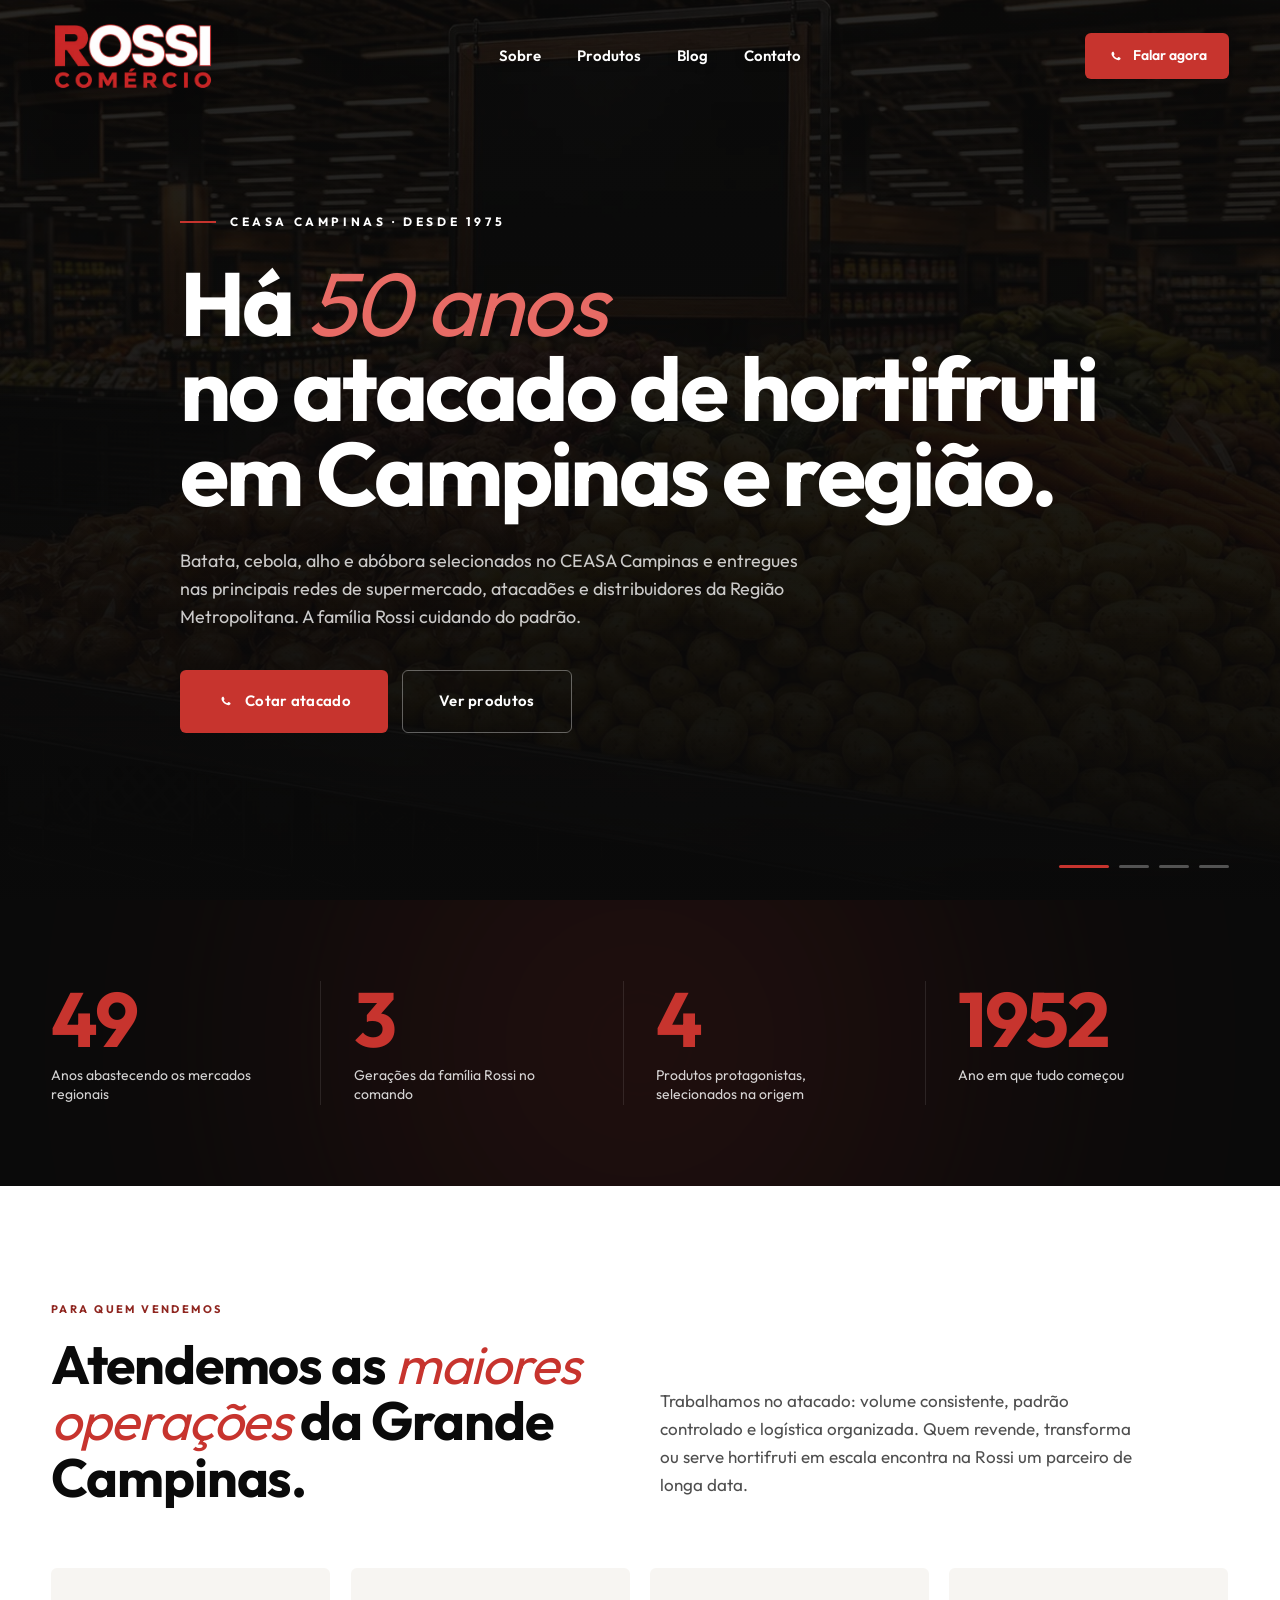
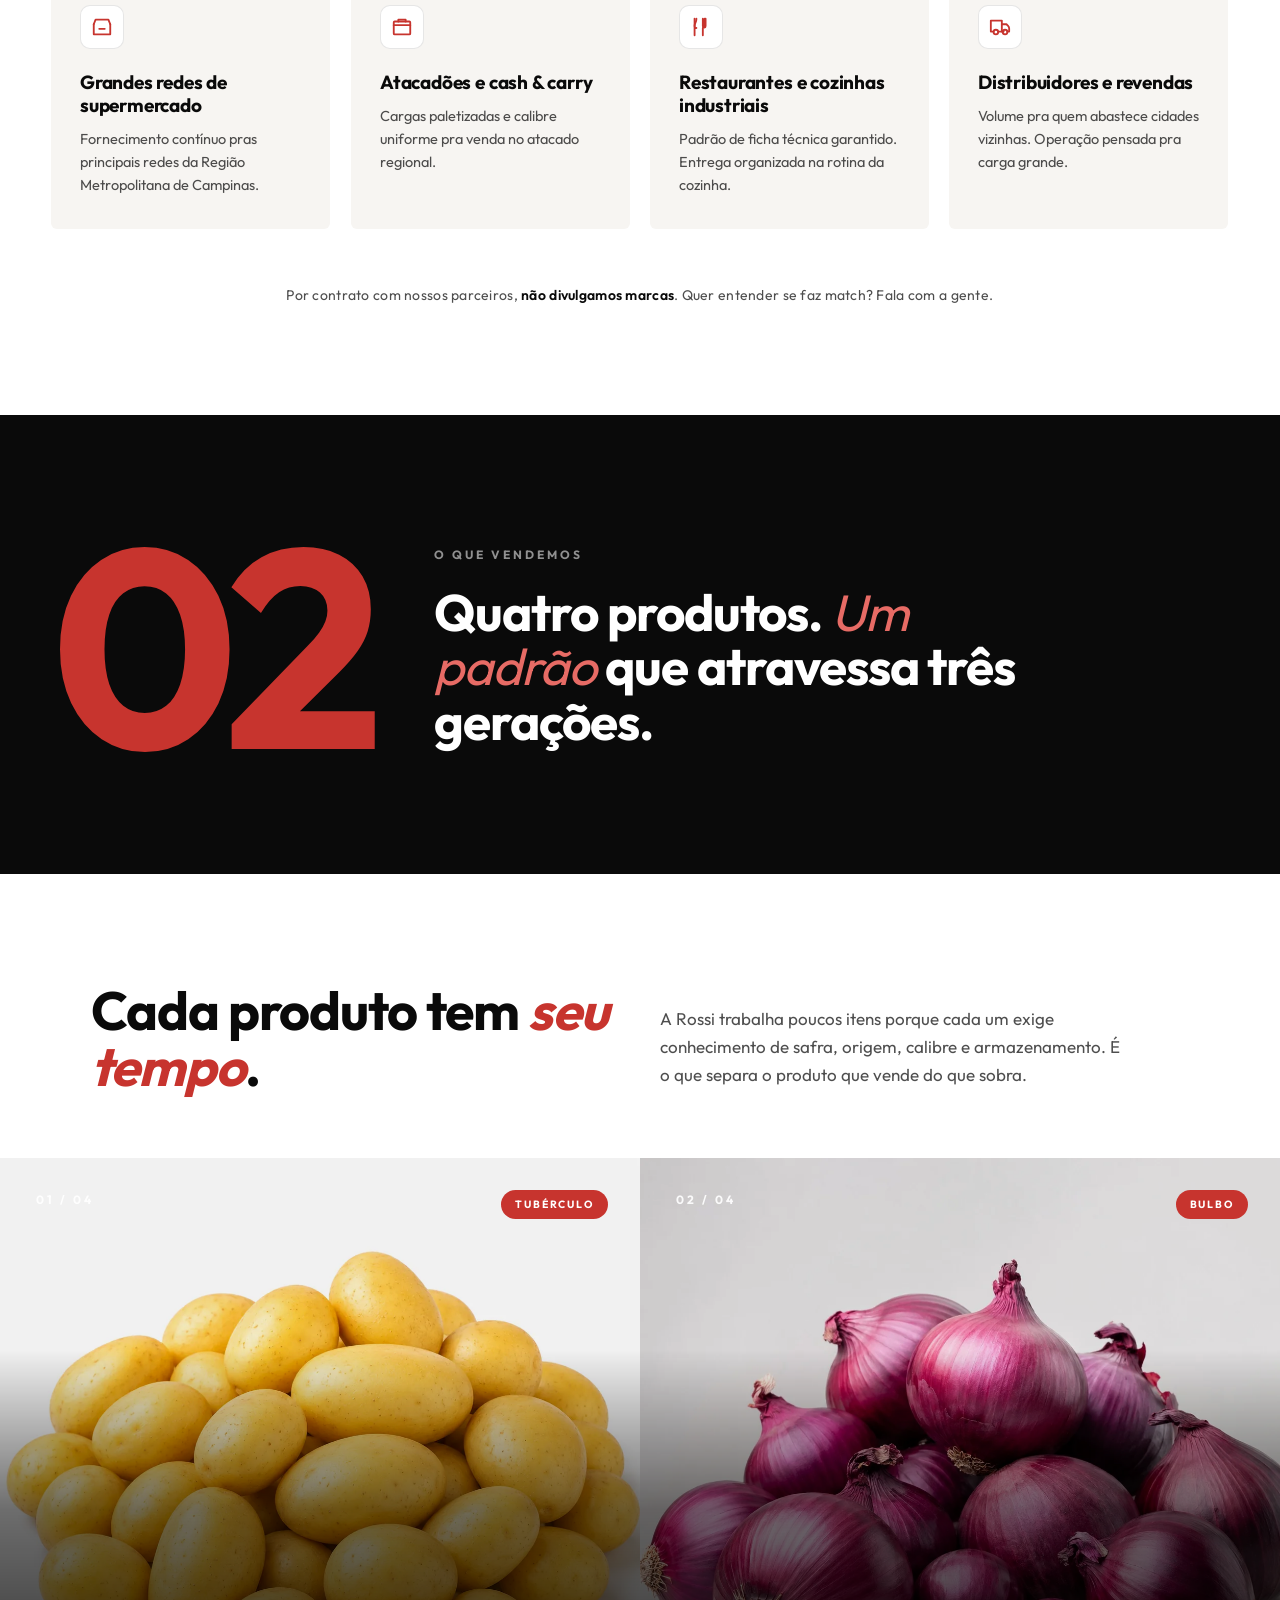
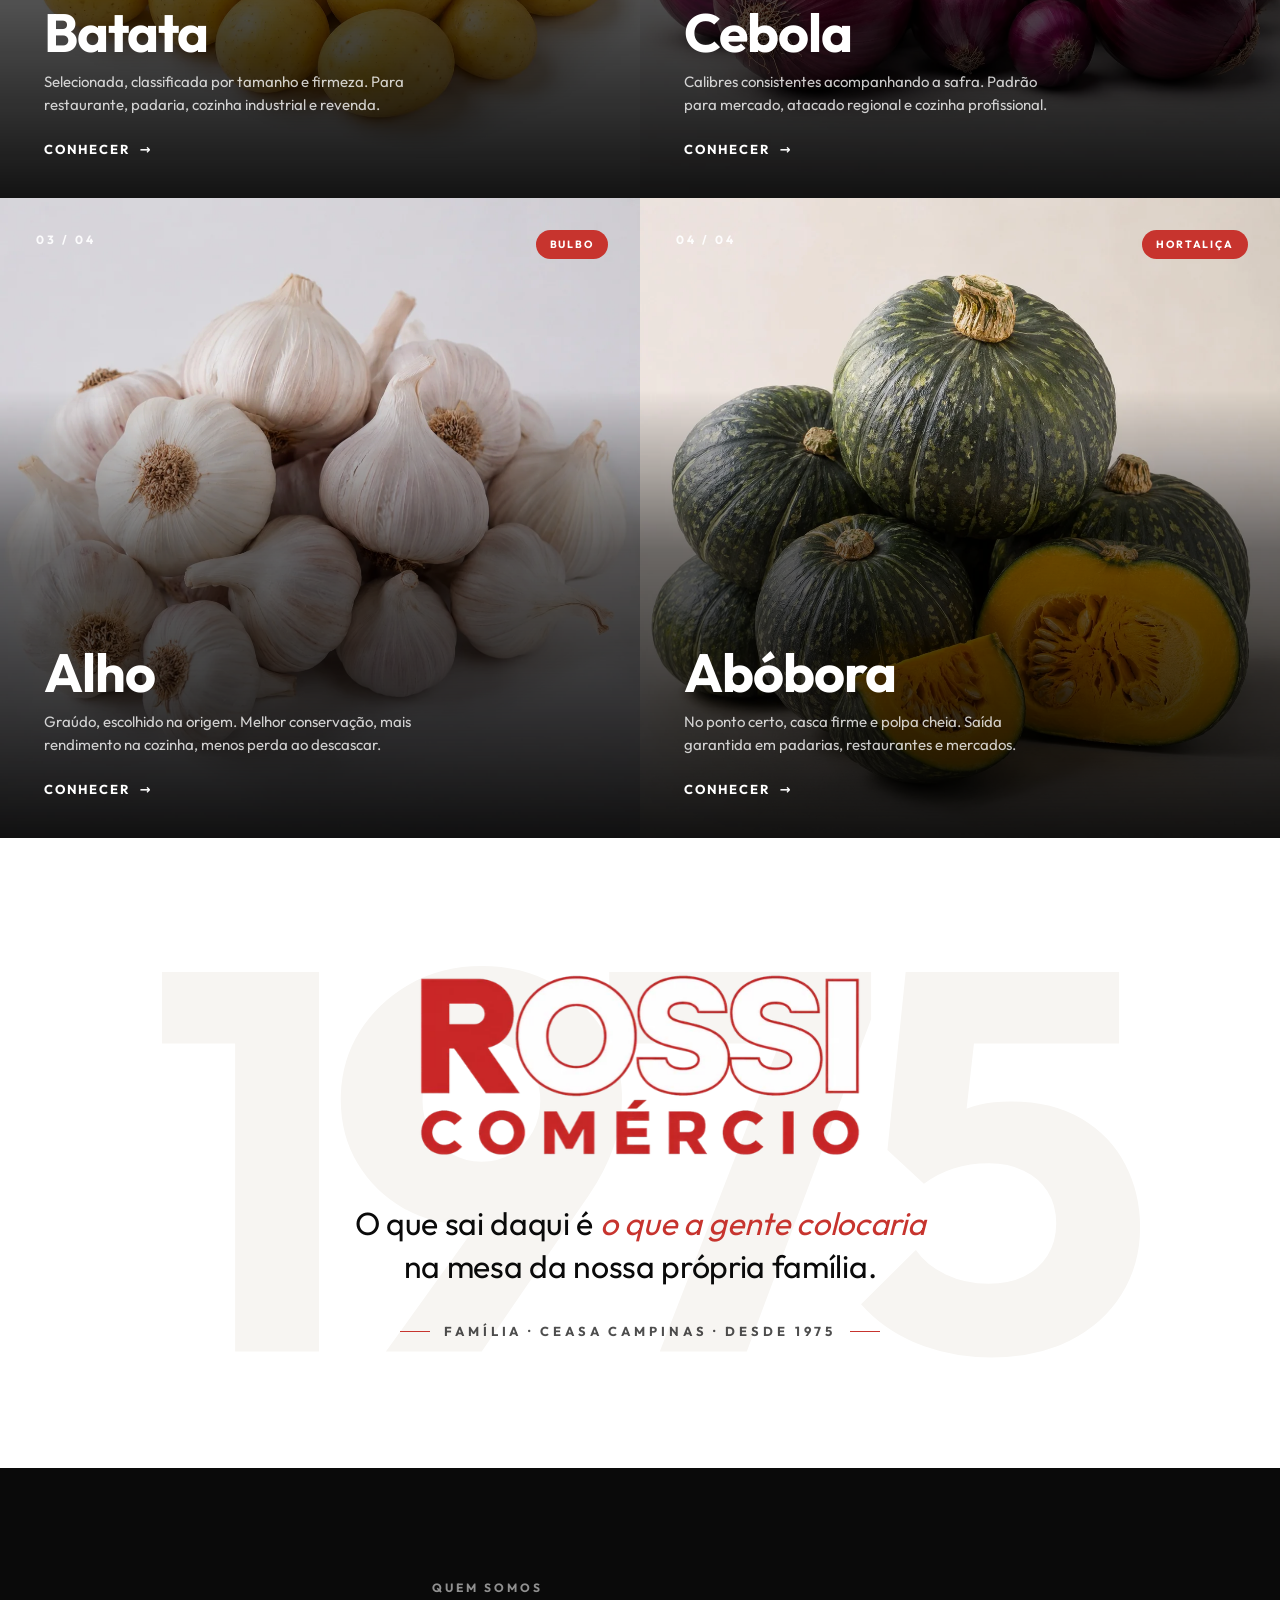
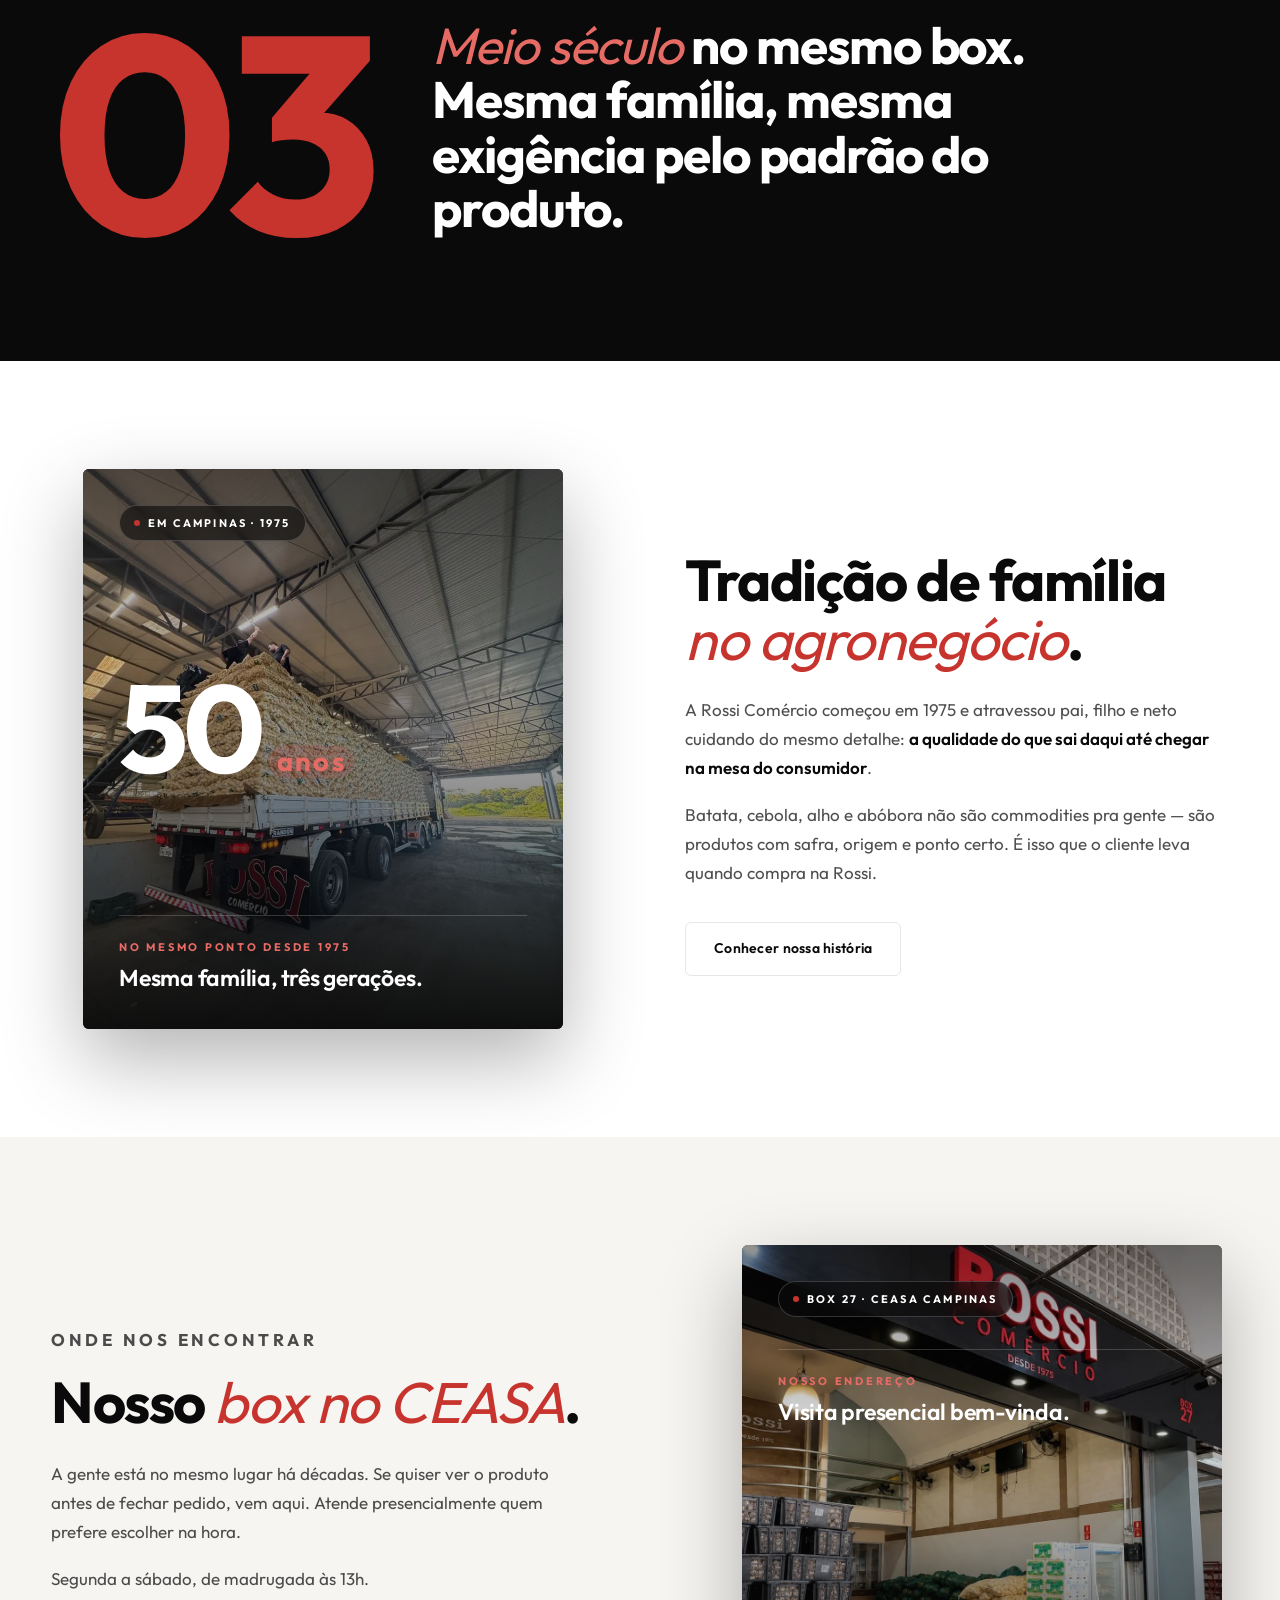
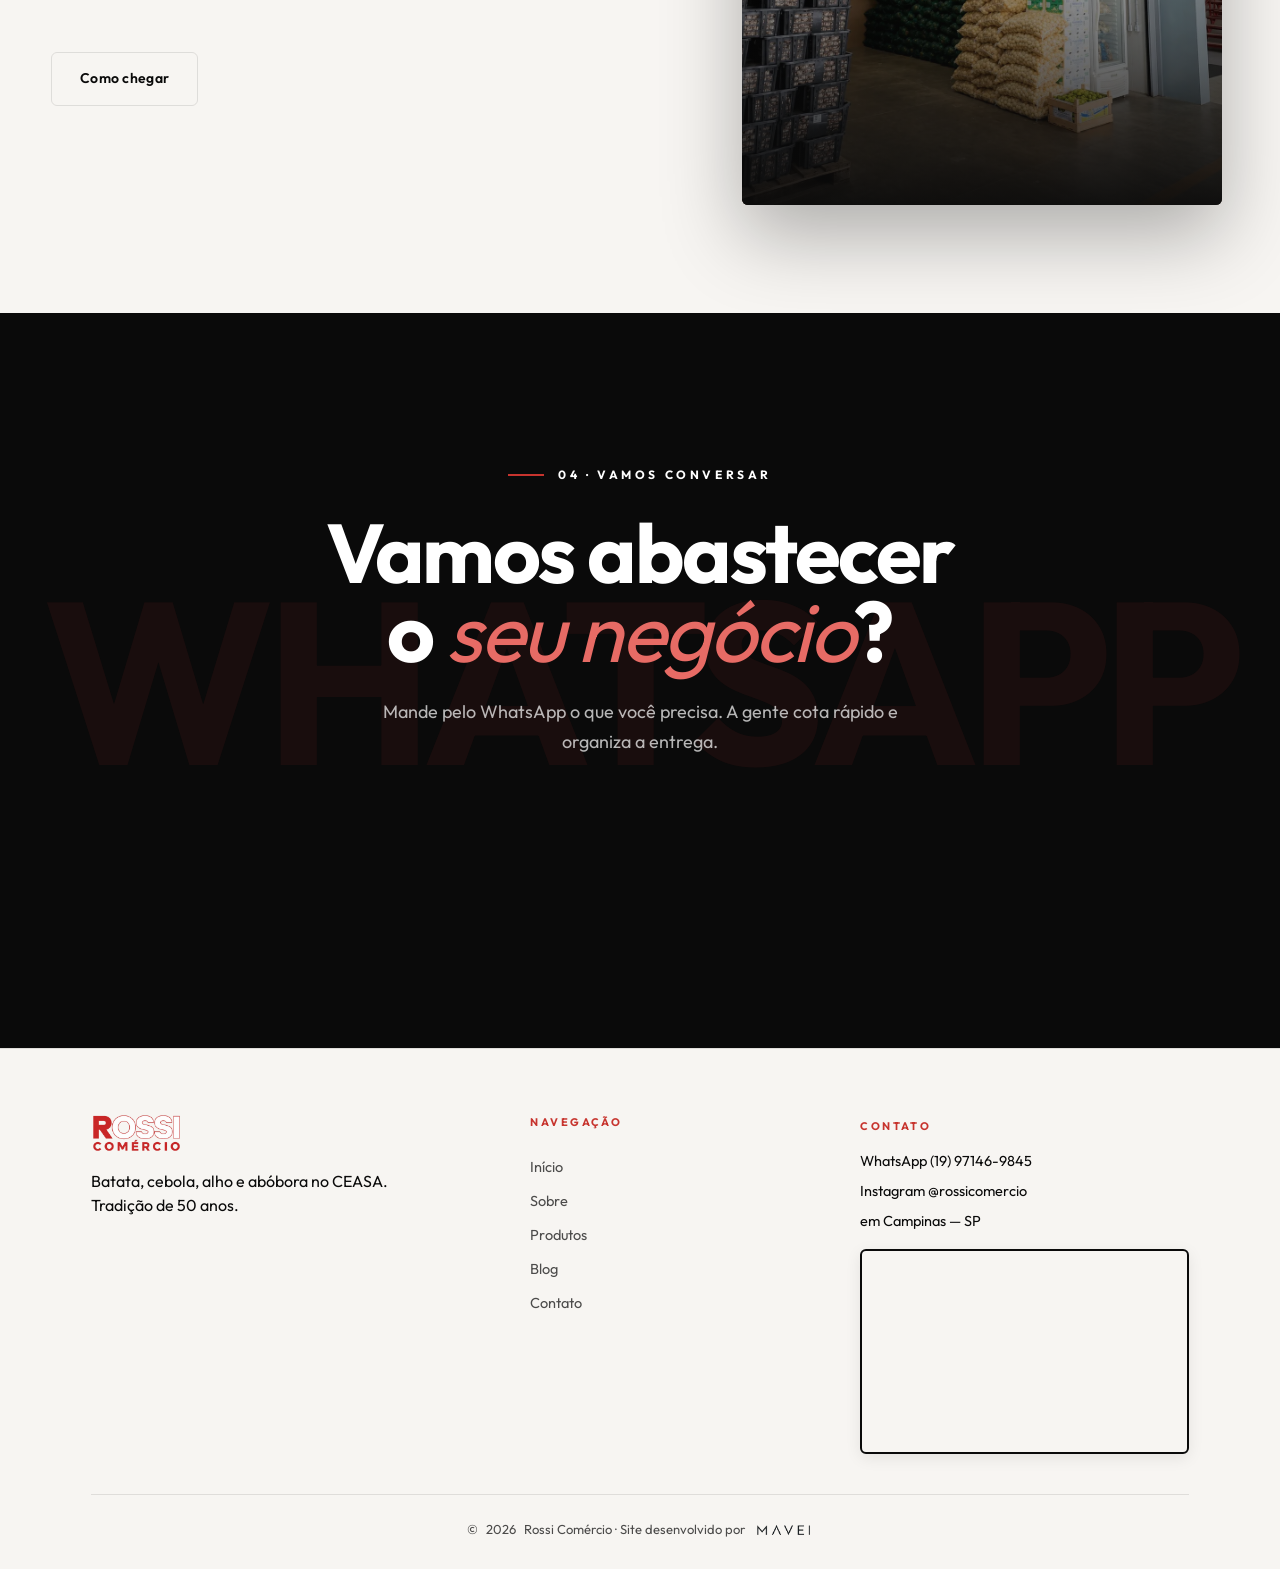
==== commit 3d357a2a: "content: 'abóbora' no lugar de 'abóbora cabotiá' nos rótulos visíveis - Cards, h1, breadcrumb, foote" ====
--- a/index.html
+++ b/index.html
@@ -202,7 +202,7 @@
         em Campinas e região.
       </h1>
       <p class="hero-edit__sub" data-reveal data-reveal-delay="200">
-        Batata, cebola, alho e abóbora cabotiá selecionados no CEASA Campinas e entregues nas principais redes de supermercado, atacadões e distribuidores da Região Metropolitana. A família Rossi cuidando do padrão.
+        Batata, cebola, alho e abóbora selecionados no CEASA Campinas e entregues nas principais redes de supermercado, atacadões e distribuidores da Região Metropolitana. A família Rossi cuidando do padrão.
       </p>
       <div style="display:flex; gap:14px; flex-wrap:wrap;" data-reveal data-reveal-delay="350">
         <a href="https://wa.me/5519971469845?text=Ol%C3%A1!%20Sou%20de%20um%20com%C3%A9rcio%20e%20gostaria%20de%20fazer%20uma%20cota%C3%A7%C3%A3o%20de%20atacado." class="btn btn--primary btn--lg" target="_blank" rel="noopener" data-magnetic>
@@ -365,7 +365,7 @@
       <span class="product-edit-card__num">04 / 04</span>
       <span class="product-edit-card__tag">Hortaliça</span>
       <div class="product-edit-card__body">
-        <h3 class="product-edit-card__title">Abóbora cabotiá</h3>
+        <h3 class="product-edit-card__title">Abóbora</h3>
         <p class="product-edit-card__desc">No ponto certo, casca firme e polpa cheia. Saída garantida em padarias, restaurantes e mercados.</p>
         <span class="product-edit-card__cta">Conhecer</span>
       </div>
@@ -419,7 +419,7 @@
         Tradição de família <em>no agronegócio</em>.
       </h2>
       <p data-reveal data-reveal-delay="220">A Rossi Comércio começou em 1975 e atravessou pai, filho e neto cuidando do mesmo detalhe: <strong>a qualidade do que sai daqui até chegar na mesa do consumidor</strong>.</p>
-      <p data-reveal data-reveal-delay="320">Batata, cebola, alho e abóbora cabotiá não são commodities pra gente — são produtos com safra, origem e ponto certo. É isso que o cliente leva quando compra na Rossi.</p>
+      <p data-reveal data-reveal-delay="320">Batata, cebola, alho e abóbora não são commodities pra gente — são produtos com safra, origem e ponto certo. É isso que o cliente leva quando compra na Rossi.</p>
       <p data-reveal data-reveal-delay="420"><a href="/sobre.html" class="btn btn--ghost">Conhecer nossa história</a></p>
     </div>
   </div>
@@ -484,7 +484,7 @@
         <div class="footer__logo">
           <picture><source srcset="/assets/images/logo.webp" type="image/webp"><img src="/assets/images/logo.png" alt="Rossi Comércio" width="120" height="40"></picture>
         </div>
-        <p class="footer-tagline">Batata, cebola, alho e abóbora cabotiá no CEASA. Tradição de 50 anos.</p>
+        <p class="footer-tagline">Batata, cebola, alho e abóbora no CEASA. Tradição de 50 anos.</p>
       </div>
       <nav class="footer-nav" aria-label="Rodapé">
         <p class="eyebrow">Navegação</p>
--- a/styles.css
+++ b/styles.css
@@ -4,17 +4,15 @@
    Tipografia: Outfit (400/600/700) — mesma do logo.
    ============================================================ */
 
-/* ── Page transitions ──────────────────────────────────────── */
-html.page-enter body { opacity: 0; transform: translateY(8px); }
-html.page-loaded body {
-  opacity: 1;
-  transform: translateY(0);
-  transition: opacity .45s ease, transform .55s cubic-bezier(.2,.7,.2,1);
-}
-html.page-leaving body {
-  opacity: 0;
-  transform: translateY(-6px);
-  transition: opacity .25s ease, transform .25s ease;
+/* ── Page transitions: fade-in só na primeira <section>
+       (NUNCA no body, senão quebra position:fixed do nav no iOS Safari) ── */
+@keyframes page-fade-in {
+  from { opacity: 0; }
+  to   { opacity: 1; }
+}
+main > section:first-child,
+body > section:first-of-type {
+  animation: page-fade-in .45s ease both;
 }
 
 /* ── Scroll reveal ─────────────────────────────────────────── */
@@ -42,8 +40,8 @@
 
 @media (prefers-reduced-motion: reduce) {
   [data-reveal], [data-reveal].is-revealed,
-  html.page-enter body, html.page-loaded body, html.page-leaving body,
-  .split-word { opacity: 1 !important; transform: none !important; transition: none !important; }
+  main > section:first-child, body > section:first-of-type,
+  .split-word { opacity: 1 !important; transform: none !important; transition: none !important; animation: none !important; }
 }
 
 :root {
@@ -270,20 +268,22 @@
   color: var(--branco);
   padding: 14px 0;
   text-decoration: none;
-  transition: color .2s ease, transform .3s ease, opacity .3s ease;
-  opacity: 0;
-  transform: translateY(20px);
+  transition: color .2s ease;
+  opacity: 1;
   position: relative;
   display: inline-block;
 }
+@keyframes nav-link-in {
+  from { opacity: 0; transform: translateY(20px); }
+  to   { opacity: 1; transform: translateY(0); }
+}
 .nav-overlay.is-open .nav-overlay__links a {
-  opacity: 1;
-  transform: none;
-}
-.nav-overlay.is-open .nav-overlay__links a:nth-child(1) { transition-delay: .12s; }
-.nav-overlay.is-open .nav-overlay__links a:nth-child(2) { transition-delay: .18s; }
-.nav-overlay.is-open .nav-overlay__links a:nth-child(3) { transition-delay: .24s; }
-.nav-overlay.is-open .nav-overlay__links a:nth-child(4) { transition-delay: .3s; }
+  animation: nav-link-in .35s cubic-bezier(.2,.7,.2,1) both;
+}
+.nav-overlay.is-open .nav-overlay__links a:nth-child(1) { animation-delay: .12s; }
+.nav-overlay.is-open .nav-overlay__links a:nth-child(2) { animation-delay: .18s; }
+.nav-overlay.is-open .nav-overlay__links a:nth-child(3) { animation-delay: .24s; }
+.nav-overlay.is-open .nav-overlay__links a:nth-child(4) { animation-delay: .3s; }
 .nav-overlay__links a:hover { color: var(--vermelho); }
 .nav-overlay__links a[aria-current="page"] { color: var(--vermelho); }
 .nav-overlay__links a[aria-current="page"]::after {
@@ -304,13 +304,10 @@
   margin-top: 16px;
   padding-top: 32px;
   border-top: 1px solid rgba(255,255,255,.12);
-  opacity: 0;
-  transform: translateY(20px);
-  transition: opacity .35s ease .4s, transform .35s ease .4s;
+  opacity: 1;
 }
 .nav-overlay.is-open .nav-overlay__contact {
-  opacity: 1;
-  transform: none;
+  animation: nav-link-in .35s cubic-bezier(.2,.7,.2,1) .4s both;
 }
 .nav-overlay__wpp {
   display: inline-flex;
@@ -1156,28 +1153,38 @@
 .hero-edit--bg {
   isolation: isolate;
 }
+/* ::before recebe a foto (sobrescreve o "1975" decorativo da regra base) */
 .hero-edit--bg::before {
-  content: "";
-  position: absolute;
-  inset: 0;
+  content: "" !important;
+  position: absolute !important;
+  top: 0 !important;
+  left: 0 !important;
+  right: 0 !important;
+  bottom: 0 !important;
+  width: auto !important;
+  height: auto !important;
   background-image: var(--hero-bg, none);
-  background-position: center;
-  background-size: cover;
-  opacity: .25;
-  z-index: -2;
-  font-size: 0;
-}
+  background-position: center !important;
+  background-size: cover !important;
+  background-repeat: no-repeat !important;
+  opacity: .25 !important;
+  z-index: -2 !important;
+  font-size: 0 !important;
+  color: transparent !important;
+}
+/* ::after = overlay escuro por cima da foto */
 .hero-edit--bg::after {
   content: "";
   position: absolute;
-  inset: 0;
+  top: 0; left: 0; right: 0; bottom: 0;
   background: linear-gradient(180deg, rgba(10,10,10,.5) 0%, rgba(10,10,10,.82) 80%, rgba(10,10,10,.98) 100%);
   z-index: -1;
+  pointer-events: none;
 }
 /* Mobile: troca pra variante 640w via --hero-bg-mobile */
 @media (max-width: 760px) {
   .hero-edit--bg::before {
-    background-image: var(--hero-bg-mobile, var(--hero-bg, none));
+    background-image: var(--hero-bg-mobile, var(--hero-bg, none)) !important;
   }
 }
 
@@ -1583,6 +1590,7 @@
   grid-template-columns: repeat(4, 1fr);
   gap: 20px;
 }
+.clientes__grid--3 { grid-template-columns: repeat(3, 1fr); }
 .cliente-card {
   background: var(--off-white);
   border-radius: var(--radius);
--- a/styles.css
+++ b/styles.css
@@ -4,17 +4,15 @@
    Tipografia: Outfit (400/600/700) — mesma do logo.
    ============================================================ */
 
-/* ── Page transitions ──────────────────────────────────────── */
-html.page-enter body { opacity: 0; transform: translateY(8px); }
-html.page-loaded body {
-  opacity: 1;
-  transform: translateY(0);
-  transition: opacity .45s ease, transform .55s cubic-bezier(.2,.7,.2,1);
-}
-html.page-leaving body {
-  opacity: 0;
-  transform: translateY(-6px);
-  transition: opacity .25s ease, transform .25s ease;
+/* ── Page transitions: fade-in só na primeira <section>
+       (NUNCA no body, senão quebra position:fixed do nav no iOS Safari) ── */
+@keyframes page-fade-in {
+  from { opacity: 0; }
+  to   { opacity: 1; }
+}
+main > section:first-child,
+body > section:first-of-type {
+  animation: page-fade-in .45s ease both;
 }
 
 /* ── Scroll reveal ─────────────────────────────────────────── */
@@ -42,8 +40,8 @@
 
 @media (prefers-reduced-motion: reduce) {
   [data-reveal], [data-reveal].is-revealed,
-  html.page-enter body, html.page-loaded body, html.page-leaving body,
-  .split-word { opacity: 1 !important; transform: none !important; transition: none !important; }
+  main > section:first-child, body > section:first-of-type,
+  .split-word { opacity: 1 !important; transform: none !important; transition: none !important; animation: none !important; }
 }
 
 :root {
@@ -270,20 +268,22 @@
   color: var(--branco);
   padding: 14px 0;
   text-decoration: none;
-  transition: color .2s ease, transform .3s ease, opacity .3s ease;
-  opacity: 0;
-  transform: translateY(20px);
+  transition: color .2s ease;
+  opacity: 1;
   position: relative;
   display: inline-block;
 }
+@keyframes nav-link-in {
+  from { opacity: 0; transform: translateY(20px); }
+  to   { opacity: 1; transform: translateY(0); }
+}
 .nav-overlay.is-open .nav-overlay__links a {
-  opacity: 1;
-  transform: none;
-}
-.nav-overlay.is-open .nav-overlay__links a:nth-child(1) { transition-delay: .12s; }
-.nav-overlay.is-open .nav-overlay__links a:nth-child(2) { transition-delay: .18s; }
-.nav-overlay.is-open .nav-overlay__links a:nth-child(3) { transition-delay: .24s; }
-.nav-overlay.is-open .nav-overlay__links a:nth-child(4) { transition-delay: .3s; }
+  animation: nav-link-in .35s cubic-bezier(.2,.7,.2,1) both;
+}
+.nav-overlay.is-open .nav-overlay__links a:nth-child(1) { animation-delay: .12s; }
+.nav-overlay.is-open .nav-overlay__links a:nth-child(2) { animation-delay: .18s; }
+.nav-overlay.is-open .nav-overlay__links a:nth-child(3) { animation-delay: .24s; }
+.nav-overlay.is-open .nav-overlay__links a:nth-child(4) { animation-delay: .3s; }
 .nav-overlay__links a:hover { color: var(--vermelho); }
 .nav-overlay__links a[aria-current="page"] { color: var(--vermelho); }
 .nav-overlay__links a[aria-current="page"]::after {
@@ -304,13 +304,10 @@
   margin-top: 16px;
   padding-top: 32px;
   border-top: 1px solid rgba(255,255,255,.12);
-  opacity: 0;
-  transform: translateY(20px);
-  transition: opacity .35s ease .4s, transform .35s ease .4s;
+  opacity: 1;
 }
 .nav-overlay.is-open .nav-overlay__contact {
-  opacity: 1;
-  transform: none;
+  animation: nav-link-in .35s cubic-bezier(.2,.7,.2,1) .4s both;
 }
 .nav-overlay__wpp {
   display: inline-flex;
@@ -1156,28 +1153,38 @@
 .hero-edit--bg {
   isolation: isolate;
 }
+/* ::before recebe a foto (sobrescreve o "1975" decorativo da regra base) */
 .hero-edit--bg::before {
-  content: "";
-  position: absolute;
-  inset: 0;
+  content: "" !important;
+  position: absolute !important;
+  top: 0 !important;
+  left: 0 !important;
+  right: 0 !important;
+  bottom: 0 !important;
+  width: auto !important;
+  height: auto !important;
   background-image: var(--hero-bg, none);
-  background-position: center;
-  background-size: cover;
-  opacity: .25;
-  z-index: -2;
-  font-size: 0;
-}
+  background-position: center !important;
+  background-size: cover !important;
+  background-repeat: no-repeat !important;
+  opacity: .25 !important;
+  z-index: -2 !important;
+  font-size: 0 !important;
+  color: transparent !important;
+}
+/* ::after = overlay escuro por cima da foto */
 .hero-edit--bg::after {
   content: "";
   position: absolute;
-  inset: 0;
+  top: 0; left: 0; right: 0; bottom: 0;
   background: linear-gradient(180deg, rgba(10,10,10,.5) 0%, rgba(10,10,10,.82) 80%, rgba(10,10,10,.98) 100%);
   z-index: -1;
+  pointer-events: none;
 }
 /* Mobile: troca pra variante 640w via --hero-bg-mobile */
 @media (max-width: 760px) {
   .hero-edit--bg::before {
-    background-image: var(--hero-bg-mobile, var(--hero-bg, none));
+    background-image: var(--hero-bg-mobile, var(--hero-bg, none)) !important;
   }
 }
 
@@ -1583,6 +1590,7 @@
   grid-template-columns: repeat(4, 1fr);
   gap: 20px;
 }
+.clientes__grid--3 { grid-template-columns: repeat(3, 1fr); }
 .cliente-card {
   background: var(--off-white);
   border-radius: var(--radius);
